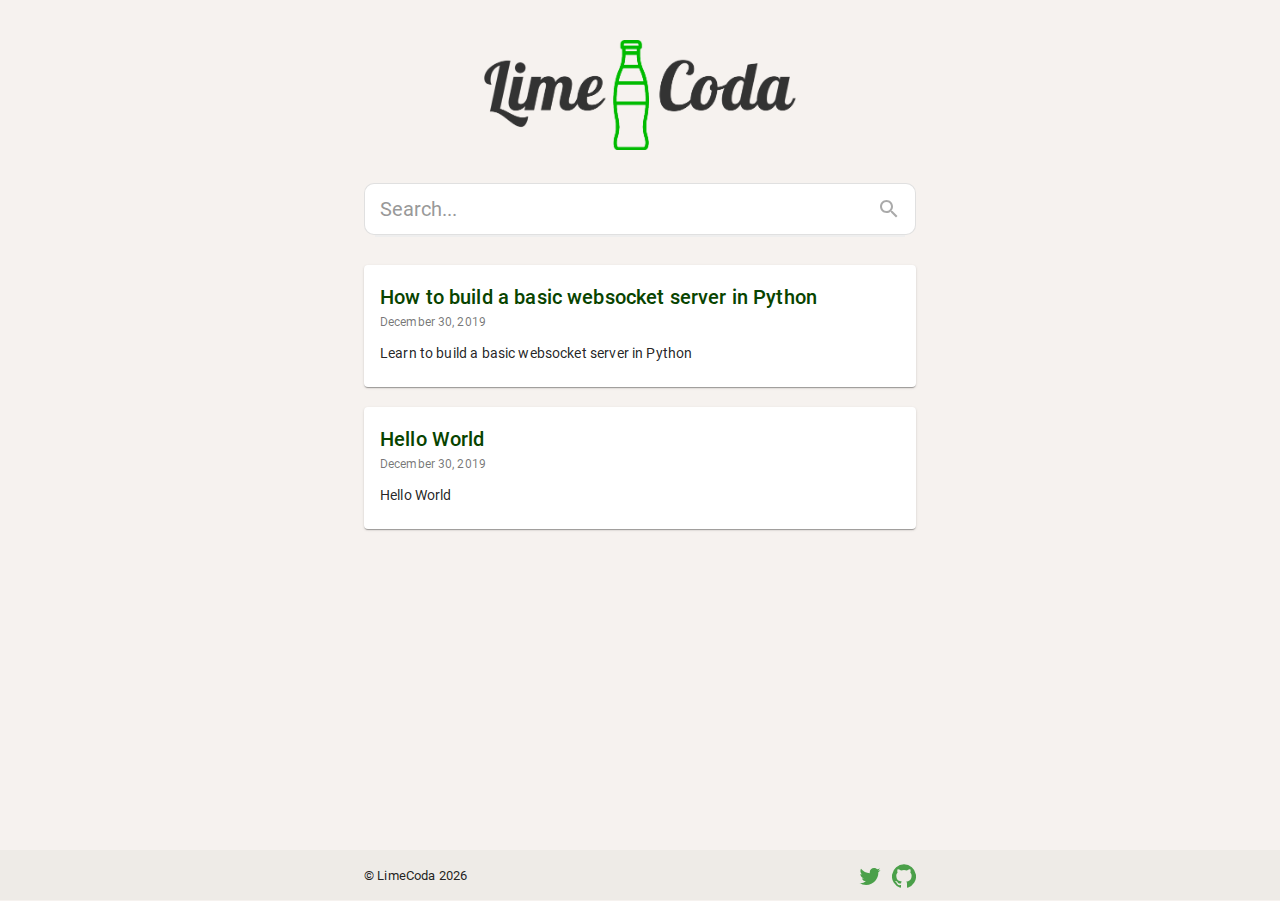
==== index.html @ 350043ee "Updates" ====
<!DOCTYPE html><html lang="en"><head><meta charSet="utf-8"/><meta http-equiv="x-ua-compatible" content="ie=edge"/><meta name="viewport" content="width=device-width, initial-scale=1, shrink-to-fit=no"/><style id="typography.js">html{font-family:sans-serif;-ms-text-size-adjust:100%;-webkit-text-size-adjust:100%}body{margin:0}article,aside,details,figcaption,figure,footer,header,main,menu,nav,section,summary{display:block}audio,canvas,progress,video{display:inline-block}audio:not([controls]){display:none;height:0}progress{vertical-align:baseline}[hidden],template{display:none}a{background-color:transparent;-webkit-text-decoration-skip:objects}a:active,a:hover{outline-width:0}abbr[title]{border-bottom:none;text-decoration:underline;text-decoration:underline dotted}b,strong{font-weight:inherit;font-weight:bolder}dfn{font-style:italic}h1{font-size:2em;margin:.67em 0}mark{background-color:#ff0;color:#000}small{font-size:80%}sub,sup{font-size:75%;line-height:0;position:relative;vertical-align:baseline}sub{bottom:-.25em}sup{top:-.5em}img{border-style:none}svg:not(:root){overflow:hidden}code,kbd,pre,samp{font-family:monospace,monospace;font-size:1em}figure{margin:1em 40px}hr{box-sizing:content-box;height:0;overflow:visible}button,input,optgroup,select,textarea{font:inherit;margin:0}optgroup{font-weight:700}button,input{overflow:visible}button,select{text-transform:none}[type=reset],[type=submit],button,html [type=button]{-webkit-appearance:button}[type=button]::-moz-focus-inner,[type=reset]::-moz-focus-inner,[type=submit]::-moz-focus-inner,button::-moz-focus-inner{border-style:none;padding:0}[type=button]:-moz-focusring,[type=reset]:-moz-focusring,[type=submit]:-moz-focusring,button:-moz-focusring{outline:1px dotted ButtonText}fieldset{border:1px solid silver;margin:0 2px;padding:.35em .625em .75em}legend{box-sizing:border-box;color:inherit;display:table;max-width:100%;padding:0;white-space:normal}textarea{overflow:auto}[type=checkbox],[type=radio]{box-sizing:border-box;padding:0}[type=number]::-webkit-inner-spin-button,[type=number]::-webkit-outer-spin-button{height:auto}[type=search]{-webkit-appearance:textfield;outline-offset:-2px}[type=search]::-webkit-search-cancel-button,[type=search]::-webkit-search-decoration{-webkit-appearance:none}::-webkit-input-placeholder{color:inherit;opacity:.54}::-webkit-file-upload-button{-webkit-appearance:button;font:inherit}html{font:100%/1.75 'Merriweather','Georgia',serif;box-sizing:border-box;overflow-y:scroll;}*{box-sizing:inherit;}*:before{box-sizing:inherit;}*:after{box-sizing:inherit;}body{color:hsla(0,0%,0%,0.9);font-family:'Merriweather','Georgia',serif;font-weight:400;word-wrap:break-word;font-kerning:normal;-moz-font-feature-settings:"kern", "liga", "clig", "calt";-ms-font-feature-settings:"kern", "liga", "clig", "calt";-webkit-font-feature-settings:"kern", "liga", "clig", "calt";font-feature-settings:"kern", "liga", "clig", "calt";}img{max-width:100%;margin-left:0;margin-right:0;margin-top:0;padding-bottom:0;padding-left:0;padding-right:0;padding-top:0;margin-bottom:1.75rem;}h1{margin-left:0;margin-right:0;margin-top:0;padding-bottom:0;padding-left:0;padding-right:0;padding-top:0;margin-bottom:1.75rem;color:inherit;font-family:Montserrat,sans-serif;font-weight:900;text-rendering:optimizeLegibility;font-size:2.5rem;line-height:1.1;}h2{margin-left:0;margin-right:0;margin-top:0;padding-bottom:0;padding-left:0;padding-right:0;padding-top:0;margin-bottom:1.75rem;color:inherit;font-family:'Merriweather','Georgia',serif;font-weight:900;text-rendering:optimizeLegibility;font-size:1.73286rem;line-height:1.1;}h3{margin-left:0;margin-right:0;margin-top:0;padding-bottom:0;padding-left:0;padding-right:0;padding-top:0;margin-bottom:1.75rem;color:inherit;font-family:'Merriweather','Georgia',serif;font-weight:900;text-rendering:optimizeLegibility;font-size:1.4427rem;line-height:1.1;}h4{margin-left:0;margin-right:0;margin-top:0;padding-bottom:0;padding-left:0;padding-right:0;padding-top:0;margin-bottom:1.75rem;color:inherit;font-family:'Merriweather','Georgia',serif;font-weight:900;text-rendering:optimizeLegibility;font-size:1rem;line-height:1.1;letter-spacing:0.140625em;text-transform:uppercase;}h5{margin-left:0;margin-right:0;margin-top:0;padding-bottom:0;padding-left:0;padding-right:0;padding-top:0;margin-bottom:1.75rem;color:inherit;font-family:'Merriweather','Georgia',serif;font-weight:900;text-rendering:optimizeLegibility;font-size:0.83255rem;line-height:1.1;}h6{margin-left:0;margin-right:0;margin-top:0;padding-bottom:0;padding-left:0;padding-right:0;padding-top:0;margin-bottom:1.75rem;color:inherit;font-family:'Merriweather','Georgia',serif;font-weight:900;text-rendering:optimizeLegibility;font-size:0.75966rem;line-height:1.1;font-style:italic;}hgroup{margin-left:0;margin-right:0;margin-top:0;padding-bottom:0;padding-left:0;padding-right:0;padding-top:0;margin-bottom:1.75rem;}ul{margin-left:1.75rem;margin-right:0;margin-top:0;padding-bottom:0;padding-left:0;padding-right:0;padding-top:0;margin-bottom:1.75rem;list-style-position:outside;list-style-image:none;list-style:disc;}ol{margin-left:1.75rem;margin-right:0;margin-top:0;padding-bottom:0;padding-left:0;padding-right:0;padding-top:0;margin-bottom:1.75rem;list-style-position:outside;list-style-image:none;}dl{margin-left:0;margin-right:0;margin-top:0;padding-bottom:0;padding-left:0;padding-right:0;padding-top:0;margin-bottom:1.75rem;}dd{margin-left:0;margin-right:0;margin-top:0;padding-bottom:0;padding-left:0;padding-right:0;padding-top:0;margin-bottom:1.75rem;}p{margin-left:0;margin-right:0;margin-top:0;padding-bottom:0;padding-left:0;padding-right:0;padding-top:0;margin-bottom:1.75rem;}figure{margin-left:0;margin-right:0;margin-top:0;padding-bottom:0;padding-left:0;padding-right:0;padding-top:0;margin-bottom:1.75rem;}pre{margin-left:0;margin-right:0;margin-top:0;padding-bottom:0;padding-left:0;padding-right:0;padding-top:0;margin-bottom:1.75rem;font-size:0.85rem;line-height:1.75rem;}table{margin-left:0;margin-right:0;margin-top:0;padding-bottom:0;padding-left:0;padding-right:0;padding-top:0;margin-bottom:1.75rem;font-size:1rem;line-height:1.75rem;border-collapse:collapse;width:100%;}fieldset{margin-left:0;margin-right:0;margin-top:0;padding-bottom:0;padding-left:0;padding-right:0;padding-top:0;margin-bottom:1.75rem;}blockquote{margin-left:-1.75rem;margin-right:1.75rem;margin-top:0;padding-bottom:0;padding-left:1.42188rem;padding-right:0;padding-top:0;margin-bottom:1.75rem;font-size:1.20112rem;line-height:1.75rem;color:hsla(0,0%,0%,0.59);font-style:italic;border-left:0.32813rem solid hsla(0,0%,0%,0.9);}form{margin-left:0;margin-right:0;margin-top:0;padding-bottom:0;padding-left:0;padding-right:0;padding-top:0;margin-bottom:1.75rem;}noscript{margin-left:0;margin-right:0;margin-top:0;padding-bottom:0;padding-left:0;padding-right:0;padding-top:0;margin-bottom:1.75rem;}iframe{margin-left:0;margin-right:0;margin-top:0;padding-bottom:0;padding-left:0;padding-right:0;padding-top:0;margin-bottom:1.75rem;}hr{margin-left:0;margin-right:0;margin-top:0;padding-bottom:0;padding-left:0;padding-right:0;padding-top:0;margin-bottom:calc(1.75rem - 1px);background:hsla(0,0%,0%,0.2);border:none;height:1px;}address{margin-left:0;margin-right:0;margin-top:0;padding-bottom:0;padding-left:0;padding-right:0;padding-top:0;margin-bottom:1.75rem;}b{font-weight:700;}strong{font-weight:700;}dt{font-weight:700;}th{font-weight:700;}li{margin-bottom:calc(1.75rem / 2);}ol li{padding-left:0;}ul li{padding-left:0;}li > ol{margin-left:1.75rem;margin-bottom:calc(1.75rem / 2);margin-top:calc(1.75rem / 2);}li > ul{margin-left:1.75rem;margin-bottom:calc(1.75rem / 2);margin-top:calc(1.75rem / 2);}blockquote *:last-child{margin-bottom:0;}li *:last-child{margin-bottom:0;}p *:last-child{margin-bottom:0;}li > p{margin-bottom:calc(1.75rem / 2);}code{font-size:0.85rem;line-height:1.75rem;}kbd{font-size:0.85rem;line-height:1.75rem;}samp{font-size:0.85rem;line-height:1.75rem;}abbr{border-bottom:1px dotted hsla(0,0%,0%,0.5);cursor:help;}acronym{border-bottom:1px dotted hsla(0,0%,0%,0.5);cursor:help;}abbr[title]{border-bottom:1px dotted hsla(0,0%,0%,0.5);cursor:help;text-decoration:none;}thead{text-align:left;}td,th{text-align:left;border-bottom:1px solid hsla(0,0%,0%,0.12);font-feature-settings:"tnum";-moz-font-feature-settings:"tnum";-ms-font-feature-settings:"tnum";-webkit-font-feature-settings:"tnum";padding-left:1.16667rem;padding-right:1.16667rem;padding-top:0.875rem;padding-bottom:calc(0.875rem - 1px);}th:first-child,td:first-child{padding-left:0;}th:last-child,td:last-child{padding-right:0;}blockquote > :last-child{margin-bottom:0;}blockquote cite{font-size:1rem;line-height:1.75rem;color:hsla(0,0%,0%,0.9);font-weight:400;}blockquote cite:before{content:"— ";}ul,ol{margin-left:0;}@media only screen and (max-width:480px){ul,ol{margin-left:1.75rem;}blockquote{margin-left:-1.3125rem;margin-right:0;padding-left:0.98438rem;}}h1,h2,h3,h4,h5,h6{margin-top:3.5rem;}a{box-shadow:0 1px 0 0 currentColor;color:#007acc;text-decoration:none;}a:hover,a:active{box-shadow:none;}mark,ins{background:#007acc;color:white;padding:0.10938rem 0.21875rem;text-decoration:none;}a.gatsby-resp-image-link{box-shadow:none;}</style><style data-href="/styles.5874b4f550644231a62f.css">body,html{background-color:#f6f2ef;min-height:100vh;position:relative;font-family:Roboto,Helvetica,Arial,sans-serif}body{padding-bottom:80px}a{color:#4ba04a}a,input:focus{box-shadow:none}input:focus{border-color:inherit;outline:none}header{text-align:center}.post-body p{margin-bottom:0;margin-top:15px}div.MuiPaper-root blockquote{margin:0 0 20px;padding-left:1rem;border-left:1px solid #999;font-size:1rem}.gatsby-highlight-code-line{background-color:#feb;display:block;margin-right:-1em;margin-left:-1em;padding-right:1em;padding-left:.75em;border-left:.25em solid #f99}.gatsby-highlight{background-color:#322a31;margin:.5em -20px;padding:1em;overflow:auto}.gatsby-highlight pre[class*=language-]{background-color:transparent;margin:0;padding:0;overflow:initial;float:left;min-width:100%}code[class*=language-],pre[class*=language-]{text-align:left;white-space:pre;word-spacing:normal;word-break:normal;word-wrap:normal;color:#eee;background:#2f2f2f;font-family:Roboto Mono,monospace;font-size:1em;line-height:1.5em;-moz-tab-size:4;-o-tab-size:4;tab-size:4;-webkit-hyphens:none;-ms-hyphens:none;hyphens:none}code[class*=language-]::selection,code[class*=language-] ::selection,pre[class*=language-]::selection,pre[class*=language-] ::selection{background:#363636}:not(pre)>code[class*=language-]{white-space:normal;border-radius:.2em;padding:.1em}pre[class*=language-]{overflow:auto;position:relative;margin:.5em 0;padding:1.25em 1em}.language-css>code,.language-sass>code,.language-scss>code{color:#fd9170}[class*=language-] .namespace{opacity:.7}.token.atrule{color:#c792ea}.token.attr-name{color:#ffcb6b}.token.attr-value,.token.attribute{color:#a5e844}.token.boolean{color:#c792ea}.token.builtin{color:#ffcb6b}.token.cdata,.token.char{color:#80cbc4}.token.class{color:#ffcb6b}.token.class-name{color:#f2ff00}.token.comment{color:#616161}.token.constant{color:#c792ea}.token.deleted{color:#f66}.token.doctype{color:#616161}.token.entity{color:#f66}.token.function{color:#c792ea}.token.hexcode{color:#f2ff00}.token.id,.token.important{color:#c792ea;font-weight:700}.token.inserted{color:#80cbc4}.token.keyword{color:#c792ea}.token.number{color:#fd9170}.token.operator{color:#89ddff}.token.prolog{color:#616161}.token.property{color:#80cbc4}.token.pseudo-class,.token.pseudo-element{color:#a5e844}.token.punctuation{color:#89ddff}.token.regex{color:#f2ff00}.token.selector{color:#f66}.token.string{color:#a5e844}.token.symbol{color:#c792ea}.token.tag{color:#f66}.token.unit{color:#fd9170}.token.url,.token.variable{color:#f66}pre[class*=language-].line-numbers{position:relative;padding-left:3.8em;counter-reset:linenumber}pre[class*=language-].line-numbers>code{position:relative;white-space:inherit}.line-numbers .line-numbers-rows{position:absolute;pointer-events:none;top:0;font-size:100%;left:-3.8em;width:3em;letter-spacing:-1px;border-right:1px solid #999;-webkit-user-select:none;-ms-user-select:none;user-select:none}.line-numbers-rows>span{pointer-events:none;display:block;counter-increment:linenumber}.line-numbers-rows>span:before{content:counter(linenumber);color:#999;display:block;padding-right:.8em;text-align:right}</style><meta name="generator" content="Gatsby 2.21.13"/><title data-react-helmet="true">All posts | LimeCoda Blog</title><meta data-react-helmet="true" name="viewport" content="minimum-scale=1, initial-scale=1, width=device-width, shrink-to-fit=no"/><meta data-react-helmet="true" name="description" content="A starter blog demonstrating what Gatsby can do."/><meta data-react-helmet="true" property="og:title" content="All posts"/><meta data-react-helmet="true" property="og:description" content="A starter blog demonstrating what Gatsby can do."/><meta data-react-helmet="true" property="og:type" content="website"/><meta data-react-helmet="true" name="twitter:card" content="summary"/><meta data-react-helmet="true" name="twitter:creator" content="kylemathews"/><meta data-react-helmet="true" name="twitter:title" content="All posts"/><meta data-react-helmet="true" name="twitter:description" content="A starter blog demonstrating what Gatsby can do."/><style id="jss-server-side">html{box-sizing:border-box;-webkit-font-smoothing:antialiased;-moz-osx-font-smoothing:grayscale}*,::after,::before{box-sizing:inherit}b,strong{font-weight:700}body{color:rgba(0,0,0,.87);margin:0;font-size:.875rem;font-family:Roboto,Helvetica,Arial,sans-serif;font-weight:400;line-height:1.43;letter-spacing:.01071em;background-color:#fafafa}@media print{body{background-color:#fff}}body::-webkit-backdrop{background-color:#fafafa}body::backdrop{background-color:#fafafa}.MuiSvgIcon-root{fill:currentColor;width:1em;height:1em;display:inline-block;font-size:1.5rem;transition:fill .2s cubic-bezier(.4,0,.2,1) 0s;flex-shrink:0;-webkit-user-select:none;-moz-user-select:none;-ms-user-select:none;user-select:none}.MuiSvgIcon-colorPrimary{color:#3f51b5}.MuiSvgIcon-colorSecondary{color:#f50057}.MuiSvgIcon-colorAction{color:rgba(0,0,0,.54)}.MuiSvgIcon-colorError{color:#f44336}.MuiSvgIcon-colorDisabled{color:rgba(0,0,0,.26)}.MuiSvgIcon-fontSizeInherit{font-size:inherit}.MuiSvgIcon-fontSizeSmall{font-size:1.25rem}.MuiSvgIcon-fontSizeLarge{font-size:2.1875rem}.MuiContainer-root{width:100%;display:block;box-sizing:border-box;margin-left:auto;margin-right:auto;padding-left:16px;padding-right:16px}@media (min-width:600px){.MuiContainer-root{padding-left:24px;padding-right:24px}}.MuiContainer-disableGutters{padding-left:0;padding-right:0}@media (min-width:600px){.MuiContainer-fixed{max-width:600px}}@media (min-width:960px){.MuiContainer-fixed{max-width:960px}}@media (min-width:1280px){.MuiContainer-fixed{max-width:1280px}}@media (min-width:1920px){.MuiContainer-fixed{max-width:1920px}}@media (min-width:0px){.MuiContainer-maxWidthXs{max-width:444px}}@media (min-width:600px){.MuiContainer-maxWidthSm{max-width:600px}}@media (min-width:960px){.MuiContainer-maxWidthMd{max-width:960px}}@media (min-width:1280px){.MuiContainer-maxWidthLg{max-width:1280px}}@media (min-width:1920px){.MuiContainer-maxWidthXl{max-width:1920px}}.jss14{align-items:center;padding-top:40px;padding-left:120px;padding-right:120px}.jss187{display:flex;flex-wrap:nowrap}.jss188{width:50%;display:inline-block;align-items:left}.jss189{width:50%;display:inline-block;align-items:right}body{background-color:transparent}.MuiGrid-container{width:100%;display:flex;flex-wrap:wrap;box-sizing:border-box}.MuiGrid-item{margin:0;box-sizing:border-box}.MuiGrid-zeroMinWidth{min-width:0}.MuiGrid-direction-xs-column{flex-direction:column}.MuiGrid-direction-xs-column-reverse{flex-direction:column-reverse}.MuiGrid-direction-xs-row-reverse{flex-direction:row-reverse}.MuiGrid-wrap-xs-nowrap{flex-wrap:nowrap}.MuiGrid-wrap-xs-wrap-reverse{flex-wrap:wrap-reverse}.MuiGrid-align-items-xs-center{align-items:center}.MuiGrid-align-items-xs-flex-start{align-items:flex-start}.MuiGrid-align-items-xs-flex-end{align-items:flex-end}.MuiGrid-align-items-xs-baseline{align-items:baseline}.MuiGrid-align-content-xs-center{align-content:center}.MuiGrid-align-content-xs-flex-start{align-content:flex-start}.MuiGrid-align-content-xs-flex-end{align-content:flex-end}.MuiGrid-align-content-xs-space-between{align-content:space-between}.MuiGrid-align-content-xs-space-around{align-content:space-around}.MuiGrid-justify-xs-center{justify-content:center}.MuiGrid-justify-xs-flex-end{justify-content:flex-end}.MuiGrid-justify-xs-space-between{justify-content:space-between}.MuiGrid-justify-xs-space-around{justify-content:space-around}.MuiGrid-justify-xs-space-evenly{justify-content:space-evenly}.MuiGrid-spacing-xs-1{width:calc(100% + 8px);margin:-4px}.MuiGrid-spacing-xs-1>.MuiGrid-item{padding:4px}.MuiGrid-spacing-xs-2{width:calc(100% + 16px);margin:-8px}.MuiGrid-spacing-xs-2>.MuiGrid-item{padding:8px}.MuiGrid-spacing-xs-3{width:calc(100% + 24px);margin:-12px}.MuiGrid-spacing-xs-3>.MuiGrid-item{padding:12px}.MuiGrid-spacing-xs-4{width:calc(100% + 32px);margin:-16px}.MuiGrid-spacing-xs-4>.MuiGrid-item{padding:16px}.MuiGrid-spacing-xs-5{width:calc(100% + 40px);margin:-20px}.MuiGrid-spacing-xs-5>.MuiGrid-item{padding:20px}.MuiGrid-spacing-xs-6{width:calc(100% + 48px);margin:-24px}.MuiGrid-spacing-xs-6>.MuiGrid-item{padding:24px}.MuiGrid-spacing-xs-7{width:calc(100% + 56px);margin:-28px}.MuiGrid-spacing-xs-7>.MuiGrid-item{padding:28px}.MuiGrid-spacing-xs-8{width:calc(100% + 64px);margin:-32px}.MuiGrid-spacing-xs-8>.MuiGrid-item{padding:32px}.MuiGrid-spacing-xs-9{width:calc(100% + 72px);margin:-36px}.MuiGrid-spacing-xs-9>.MuiGrid-item{padding:36px}.MuiGrid-spacing-xs-10{width:calc(100% + 80px);margin:-40px}.MuiGrid-spacing-xs-10>.MuiGrid-item{padding:40px}.MuiGrid-grid-xs-auto{flex-grow:0;max-width:none;flex-basis:auto}.MuiGrid-grid-xs-true{flex-grow:1;max-width:100%;flex-basis:0}.MuiGrid-grid-xs-1{flex-grow:0;max-width:8.333333%;flex-basis:8.333333%}.MuiGrid-grid-xs-2{flex-grow:0;max-width:16.666667%;flex-basis:16.666667%}.MuiGrid-grid-xs-3{flex-grow:0;max-width:25%;flex-basis:25%}.MuiGrid-grid-xs-4{flex-grow:0;max-width:33.333333%;flex-basis:33.333333%}.MuiGrid-grid-xs-5{flex-grow:0;max-width:41.666667%;flex-basis:41.666667%}.MuiGrid-grid-xs-6{flex-grow:0;max-width:50%;flex-basis:50%}.MuiGrid-grid-xs-7{flex-grow:0;max-width:58.333333%;flex-basis:58.333333%}.MuiGrid-grid-xs-8{flex-grow:0;max-width:66.666667%;flex-basis:66.666667%}.MuiGrid-grid-xs-9{flex-grow:0;max-width:75%;flex-basis:75%}.MuiGrid-grid-xs-10{flex-grow:0;max-width:83.333333%;flex-basis:83.333333%}.MuiGrid-grid-xs-11{flex-grow:0;max-width:91.666667%;flex-basis:91.666667%}.MuiGrid-grid-xs-12{flex-grow:0;max-width:100%;flex-basis:100%}@media (min-width:600px){.MuiGrid-grid-sm-auto{flex-grow:0;max-width:none;flex-basis:auto}.MuiGrid-grid-sm-true{flex-grow:1;max-width:100%;flex-basis:0}.MuiGrid-grid-sm-1{flex-grow:0;max-width:8.333333%;flex-basis:8.333333%}.MuiGrid-grid-sm-2{flex-grow:0;max-width:16.666667%;flex-basis:16.666667%}.MuiGrid-grid-sm-3{flex-grow:0;max-width:25%;flex-basis:25%}.MuiGrid-grid-sm-4{flex-grow:0;max-width:33.333333%;flex-basis:33.333333%}.MuiGrid-grid-sm-5{flex-grow:0;max-width:41.666667%;flex-basis:41.666667%}.MuiGrid-grid-sm-6{flex-grow:0;max-width:50%;flex-basis:50%}.MuiGrid-grid-sm-7{flex-grow:0;max-width:58.333333%;flex-basis:58.333333%}.MuiGrid-grid-sm-8{flex-grow:0;max-width:66.666667%;flex-basis:66.666667%}.MuiGrid-grid-sm-9{flex-grow:0;max-width:75%;flex-basis:75%}.MuiGrid-grid-sm-10{flex-grow:0;max-width:83.333333%;flex-basis:83.333333%}.MuiGrid-grid-sm-11{flex-grow:0;max-width:91.666667%;flex-basis:91.666667%}.MuiGrid-grid-sm-12{flex-grow:0;max-width:100%;flex-basis:100%}}@media (min-width:960px){.MuiGrid-grid-md-auto{flex-grow:0;max-width:none;flex-basis:auto}.MuiGrid-grid-md-true{flex-grow:1;max-width:100%;flex-basis:0}.MuiGrid-grid-md-1{flex-grow:0;max-width:8.333333%;flex-basis:8.333333%}.MuiGrid-grid-md-2{flex-grow:0;max-width:16.666667%;flex-basis:16.666667%}.MuiGrid-grid-md-3{flex-grow:0;max-width:25%;flex-basis:25%}.MuiGrid-grid-md-4{flex-grow:0;max-width:33.333333%;flex-basis:33.333333%}.MuiGrid-grid-md-5{flex-grow:0;max-width:41.666667%;flex-basis:41.666667%}.MuiGrid-grid-md-6{flex-grow:0;max-width:50%;flex-basis:50%}.MuiGrid-grid-md-7{flex-grow:0;max-width:58.333333%;flex-basis:58.333333%}.MuiGrid-grid-md-8{flex-grow:0;max-width:66.666667%;flex-basis:66.666667%}.MuiGrid-grid-md-9{flex-grow:0;max-width:75%;flex-basis:75%}.MuiGrid-grid-md-10{flex-grow:0;max-width:83.333333%;flex-basis:83.333333%}.MuiGrid-grid-md-11{flex-grow:0;max-width:91.666667%;flex-basis:91.666667%}.MuiGrid-grid-md-12{flex-grow:0;max-width:100%;flex-basis:100%}}@media (min-width:1280px){.MuiGrid-grid-lg-auto{flex-grow:0;max-width:none;flex-basis:auto}.MuiGrid-grid-lg-true{flex-grow:1;max-width:100%;flex-basis:0}.MuiGrid-grid-lg-1{flex-grow:0;max-width:8.333333%;flex-basis:8.333333%}.MuiGrid-grid-lg-2{flex-grow:0;max-width:16.666667%;flex-basis:16.666667%}.MuiGrid-grid-lg-3{flex-grow:0;max-width:25%;flex-basis:25%}.MuiGrid-grid-lg-4{flex-grow:0;max-width:33.333333%;flex-basis:33.333333%}.MuiGrid-grid-lg-5{flex-grow:0;max-width:41.666667%;flex-basis:41.666667%}.MuiGrid-grid-lg-6{flex-grow:0;max-width:50%;flex-basis:50%}.MuiGrid-grid-lg-7{flex-grow:0;max-width:58.333333%;flex-basis:58.333333%}.MuiGrid-grid-lg-8{flex-grow:0;max-width:66.666667%;flex-basis:66.666667%}.MuiGrid-grid-lg-9{flex-grow:0;max-width:75%;flex-basis:75%}.MuiGrid-grid-lg-10{flex-grow:0;max-width:83.333333%;flex-basis:83.333333%}.MuiGrid-grid-lg-11{flex-grow:0;max-width:91.666667%;flex-basis:91.666667%}.MuiGrid-grid-lg-12{flex-grow:0;max-width:100%;flex-basis:100%}}@media (min-width:1920px){.MuiGrid-grid-xl-auto{flex-grow:0;max-width:none;flex-basis:auto}.MuiGrid-grid-xl-true{flex-grow:1;max-width:100%;flex-basis:0}.MuiGrid-grid-xl-1{flex-grow:0;max-width:8.333333%;flex-basis:8.333333%}.MuiGrid-grid-xl-2{flex-grow:0;max-width:16.666667%;flex-basis:16.666667%}.MuiGrid-grid-xl-3{flex-grow:0;max-width:25%;flex-basis:25%}.MuiGrid-grid-xl-4{flex-grow:0;max-width:33.333333%;flex-basis:33.333333%}.MuiGrid-grid-xl-5{flex-grow:0;max-width:41.666667%;flex-basis:41.666667%}.MuiGrid-grid-xl-6{flex-grow:0;max-width:50%;flex-basis:50%}.MuiGrid-grid-xl-7{flex-grow:0;max-width:58.333333%;flex-basis:58.333333%}.MuiGrid-grid-xl-8{flex-grow:0;max-width:66.666667%;flex-basis:66.666667%}.MuiGrid-grid-xl-9{flex-grow:0;max-width:75%;flex-basis:75%}.MuiGrid-grid-xl-10{flex-grow:0;max-width:83.333333%;flex-basis:83.333333%}.MuiGrid-grid-xl-11{flex-grow:0;max-width:91.666667%;flex-basis:91.666667%}.MuiGrid-grid-xl-12{flex-grow:0;max-width:100%;flex-basis:100%}}.MuiPaper-root{color:rgba(0,0,0,.87);transition:box-shadow .3s cubic-bezier(.4,0,.2,1) 0s;background-color:#fff}.MuiPaper-rounded{border-radius:4px}.MuiPaper-outlined{border:1px solid rgba(0,0,0,.12)}.MuiPaper-elevation0{box-shadow:none}.MuiPaper-elevation1{box-shadow:0 2px 1px -1px rgba(0,0,0,.2),0 1px 1px 0 rgba(0,0,0,.14),0 1px 3px 0 rgba(0,0,0,.12)}.MuiPaper-elevation2{box-shadow:0 3px 1px -2px rgba(0,0,0,.2),0 2px 2px 0 rgba(0,0,0,.14),0 1px 5px 0 rgba(0,0,0,.12)}.MuiPaper-elevation3{box-shadow:0 3px 3px -2px rgba(0,0,0,.2),0 3px 4px 0 rgba(0,0,0,.14),0 1px 8px 0 rgba(0,0,0,.12)}.MuiPaper-elevation4{box-shadow:0 2px 4px -1px rgba(0,0,0,.2),0 4px 5px 0 rgba(0,0,0,.14),0 1px 10px 0 rgba(0,0,0,.12)}.MuiPaper-elevation5{box-shadow:0 3px 5px -1px rgba(0,0,0,.2),0 5px 8px 0 rgba(0,0,0,.14),0 1px 14px 0 rgba(0,0,0,.12)}.MuiPaper-elevation6{box-shadow:0 3px 5px -1px rgba(0,0,0,.2),0 6px 10px 0 rgba(0,0,0,.14),0 1px 18px 0 rgba(0,0,0,.12)}.MuiPaper-elevation7{box-shadow:0 4px 5px -2px rgba(0,0,0,.2),0 7px 10px 1px rgba(0,0,0,.14),0 2px 16px 1px rgba(0,0,0,.12)}.MuiPaper-elevation8{box-shadow:0 5px 5px -3px rgba(0,0,0,.2),0 8px 10px 1px rgba(0,0,0,.14),0 3px 14px 2px rgba(0,0,0,.12)}.MuiPaper-elevation9{box-shadow:0 5px 6px -3px rgba(0,0,0,.2),0 9px 12px 1px rgba(0,0,0,.14),0 3px 16px 2px rgba(0,0,0,.12)}.MuiPaper-elevation10{box-shadow:0 6px 6px -3px rgba(0,0,0,.2),0 10px 14px 1px rgba(0,0,0,.14),0 4px 18px 3px rgba(0,0,0,.12)}.MuiPaper-elevation11{box-shadow:0 6px 7px -4px rgba(0,0,0,.2),0 11px 15px 1px rgba(0,0,0,.14),0 4px 20px 3px rgba(0,0,0,.12)}.MuiPaper-elevation12{box-shadow:0 7px 8px -4px rgba(0,0,0,.2),0 12px 17px 2px rgba(0,0,0,.14),0 5px 22px 4px rgba(0,0,0,.12)}.MuiPaper-elevation13{box-shadow:0 7px 8px -4px rgba(0,0,0,.2),0 13px 19px 2px rgba(0,0,0,.14),0 5px 24px 4px rgba(0,0,0,.12)}.MuiPaper-elevation14{box-shadow:0 7px 9px -4px rgba(0,0,0,.2),0 14px 21px 2px rgba(0,0,0,.14),0 5px 26px 4px rgba(0,0,0,.12)}.MuiPaper-elevation15{box-shadow:0 8px 9px -5px rgba(0,0,0,.2),0 15px 22px 2px rgba(0,0,0,.14),0 6px 28px 5px rgba(0,0,0,.12)}.MuiPaper-elevation16{box-shadow:0 8px 10px -5px rgba(0,0,0,.2),0 16px 24px 2px rgba(0,0,0,.14),0 6px 30px 5px rgba(0,0,0,.12)}.MuiPaper-elevation17{box-shadow:0 8px 11px -5px rgba(0,0,0,.2),0 17px 26px 2px rgba(0,0,0,.14),0 6px 32px 5px rgba(0,0,0,.12)}.MuiPaper-elevation18{box-shadow:0 9px 11px -5px rgba(0,0,0,.2),0 18px 28px 2px rgba(0,0,0,.14),0 7px 34px 6px rgba(0,0,0,.12)}.MuiPaper-elevation19{box-shadow:0 9px 12px -6px rgba(0,0,0,.2),0 19px 29px 2px rgba(0,0,0,.14),0 7px 36px 6px rgba(0,0,0,.12)}.MuiPaper-elevation20{box-shadow:0 10px 13px -6px rgba(0,0,0,.2),0 20px 31px 3px rgba(0,0,0,.14),0 8px 38px 7px rgba(0,0,0,.12)}.MuiPaper-elevation21{box-shadow:0 10px 13px -6px rgba(0,0,0,.2),0 21px 33px 3px rgba(0,0,0,.14),0 8px 40px 7px rgba(0,0,0,.12)}.MuiPaper-elevation22{box-shadow:0 10px 14px -6px rgba(0,0,0,.2),0 22px 35px 3px rgba(0,0,0,.14),0 8px 42px 7px rgba(0,0,0,.12)}.MuiPaper-elevation23{box-shadow:0 11px 14px -7px rgba(0,0,0,.2),0 23px 36px 3px rgba(0,0,0,.14),0 9px 44px 8px rgba(0,0,0,.12)}.MuiPaper-elevation24{box-shadow:0 11px 15px -7px rgba(0,0,0,.2),0 24px 38px 3px rgba(0,0,0,.14),0 9px 46px 8px rgba(0,0,0,.12)}.MuiCard-root{overflow:hidden}.MuiCardContent-root{padding:16px}.MuiCardContent-root:last-child{padding-bottom:24px}.MuiTypography-root{margin:0}.MuiTypography-body2{font-size:.875rem;font-family:Roboto,Helvetica,Arial,sans-serif;font-weight:400;line-height:1.43;letter-spacing:.01071em}.MuiTypography-body1{font-size:1rem;font-family:Roboto,Helvetica,Arial,sans-serif;font-weight:400;line-height:1.5;letter-spacing:.00938em}.MuiTypography-caption{font-size:.75rem;font-family:Roboto,Helvetica,Arial,sans-serif;font-weight:400;line-height:1.66;letter-spacing:.03333em}.MuiTypography-button{font-size:.875rem;font-family:Roboto,Helvetica,Arial,sans-serif;font-weight:500;line-height:1.75;letter-spacing:.02857em;text-transform:uppercase}.MuiTypography-h1{font-size:6rem;font-family:Roboto,Helvetica,Arial,sans-serif;font-weight:300;line-height:1.167;letter-spacing:-.01562em}.MuiTypography-h2{font-size:3.75rem;font-family:Roboto,Helvetica,Arial,sans-serif;font-weight:300;line-height:1.2;letter-spacing:-.00833em}.MuiTypography-h3{font-size:3rem;font-family:Roboto,Helvetica,Arial,sans-serif;font-weight:400;line-height:1.167;letter-spacing:0}.MuiTypography-h4{font-size:2.125rem;font-family:Roboto,Helvetica,Arial,sans-serif;font-weight:400;line-height:1.235;letter-spacing:.00735em}.MuiTypography-h5{font-size:1.5rem;font-family:Roboto,Helvetica,Arial,sans-serif;font-weight:400;line-height:1.334;letter-spacing:0}.MuiTypography-h6{font-size:1.25rem;font-family:Roboto,Helvetica,Arial,sans-serif;font-weight:500;line-height:1.6;letter-spacing:.0075em}.MuiTypography-subtitle1{font-size:1rem;font-family:Roboto,Helvetica,Arial,sans-serif;font-weight:400;line-height:1.75;letter-spacing:.00938em}.MuiTypography-subtitle2{font-size:.875rem;font-family:Roboto,Helvetica,Arial,sans-serif;font-weight:500;line-height:1.57;letter-spacing:.00714em}.MuiTypography-overline{font-size:.75rem;font-family:Roboto,Helvetica,Arial,sans-serif;font-weight:400;line-height:2.66;letter-spacing:.08333em;text-transform:uppercase}.MuiTypography-srOnly{width:1px;height:1px;overflow:hidden;position:absolute}.MuiTypography-alignLeft{text-align:left}.MuiTypography-alignCenter{text-align:center}.MuiTypography-alignRight{text-align:right}.MuiTypography-alignJustify{text-align:justify}.MuiTypography-noWrap{overflow:hidden;white-space:nowrap;text-overflow:ellipsis}.MuiTypography-gutterBottom{margin-bottom:.35em}.MuiTypography-paragraph{margin-bottom:16px}.MuiTypography-colorInherit{color:inherit}.MuiTypography-colorPrimary{color:#3f51b5}.MuiTypography-colorSecondary{color:#f50057}.MuiTypography-colorTextPrimary{color:rgba(0,0,0,.87)}.MuiTypography-colorTextSecondary{color:rgba(0,0,0,.54)}.MuiTypography-colorError{color:#f44336}.MuiTypography-displayInline{display:inline}.MuiTypography-displayBlock{display:block}.jss1{min-width:275px;margin-bottom:20px}.jss2{padding:30px 0 0}.jss3{color:#084400;font-weight:500}.jss4{font-size:.75rem;margin-bottom:12px}</style><link rel="preload" as="font" type="font/woff2" crossorigin="anonymous" href="/static/webfonts/s/roboto/v20/KFOlCnqEu92Fr1MmSU5fBBc4.woff2"/><link rel="preload" as="font" type="font/woff2" crossorigin="anonymous" href="/static/webfonts/s/roboto/v20/KFOmCnqEu92Fr1Mu4mxK.woff2"/><link rel="preload" as="font" type="font/woff2" crossorigin="anonymous" href="/static/webfonts/s/roboto/v20/KFOlCnqEu92Fr1MmEU9fBBc4.woff2"/><style>@font-face{font-family:Roboto;font-style:normal;font-weight:300;src:local("Roboto Light"),local("Roboto-Light"),url(/static/webfonts/s/roboto/v20/KFOlCnqEu92Fr1MmSU5fBBc4.woff2) format("woff2"),url(/static/webfonts/s/roboto/v20/KFOlCnqEu92Fr1MmSU5fBBc-.woff) format("woff");font-display:swap}@font-face{font-family:Roboto;font-style:normal;font-weight:400;src:local("Roboto"),local("Roboto-Regular"),url(/static/webfonts/s/roboto/v20/KFOmCnqEu92Fr1Mu4mxK.woff2) format("woff2"),url(/static/webfonts/s/roboto/v20/KFOmCnqEu92Fr1Mu4mxM.woff) format("woff");font-display:swap}@font-face{font-family:Roboto;font-style:normal;font-weight:500;src:local("Roboto Medium"),local("Roboto-Medium"),url(/static/webfonts/s/roboto/v20/KFOlCnqEu92Fr1MmEU9fBBc4.woff2) format("woff2"),url(/static/webfonts/s/roboto/v20/KFOlCnqEu92Fr1MmEU9fBBc-.woff) format("woff");font-display:swap}</style><link rel="alternate" type="application/rss+xml" href="/rss.xml"/><link rel="icon" href="/favicon-32x32.png?v=edf3d310d67f8284a562bc3a58c3e761"/><link rel="manifest" href="/manifest.webmanifest"/><meta name="theme-color" content="#663399"/><link rel="apple-touch-icon" sizes="48x48" href="/icons/icon-48x48.png?v=edf3d310d67f8284a562bc3a58c3e761"/><link rel="apple-touch-icon" sizes="72x72" href="/icons/icon-72x72.png?v=edf3d310d67f8284a562bc3a58c3e761"/><link rel="apple-touch-icon" sizes="96x96" href="/icons/icon-96x96.png?v=edf3d310d67f8284a562bc3a58c3e761"/><link rel="apple-touch-icon" sizes="144x144" href="/icons/icon-144x144.png?v=edf3d310d67f8284a562bc3a58c3e761"/><link rel="apple-touch-icon" sizes="192x192" href="/icons/icon-192x192.png?v=edf3d310d67f8284a562bc3a58c3e761"/><link rel="apple-touch-icon" sizes="256x256" href="/icons/icon-256x256.png?v=edf3d310d67f8284a562bc3a58c3e761"/><link rel="apple-touch-icon" sizes="384x384" href="/icons/icon-384x384.png?v=edf3d310d67f8284a562bc3a58c3e761"/><link rel="apple-touch-icon" sizes="512x512" href="/icons/icon-512x512.png?v=edf3d310d67f8284a562bc3a58c3e761"/><link as="script" rel="preload" href="/webpack-runtime-eb6c7d6e25c4e094651c.js"/><link as="script" rel="preload" href="/framework-20ef01989315425214b5.js"/><link as="script" rel="preload" href="/styles-87377f8a4e3d033dcfd3.js"/><link as="script" rel="preload" href="/app-7250f367240cbdf32d10.js"/><link as="script" rel="preload" href="/commons-67c9b8d0f18e839cc25b.js"/><link as="script" rel="preload" href="/fab8c9364b01cebfd3503fc18011994750f493ff-e6f8cd83b6a1927b5e9d.js"/><link as="script" rel="preload" href="/component---src-pages-index-tsx-334a76533fdee266cd48.js"/><link as="fetch" rel="preload" href="/page-data/index/page-data.json" crossorigin="anonymous"/><link as="fetch" rel="preload" href="/page-data/app-data.json" crossorigin="anonymous"/></head><body><div id="___gatsby"><div style="outline:none" tabindex="-1" id="gatsby-focus-wrapper"><div class="MuiContainer-root MuiContainer-maxWidthSm"><main><header><div class="MuiBox-root jss14"><img src="/limecoda.png"/></div><div style="position:relative"><input type="text" value="" style="box-sizing:border-box;width:100%;padding:0 40px 0 15px;border:1px solid rgba(0, 0, 0, 0.12);border-radius:10px;color:#444;font-size:20px;line-height:50px" placeholder="Search..."/><svg class="MuiSvgIcon-root" focusable="false" viewBox="0 0 24 24" aria-hidden="true" style="position:absolute;line-height:52px;height:52px;right:15px;color:#AAAAAA"><path d="M15.5 14h-.79l-.28-.27C15.41 12.59 16 11.11 16 9.5 16 5.91 13.09 3 9.5 3S3 5.91 3 9.5 5.91 16 9.5 16c1.61 0 3.09-.59 4.23-1.57l.27.28v.79l5 4.99L20.49 19l-4.99-5zm-6 0C7.01 14 5 11.99 5 9.5S7.01 5 9.5 5 14 7.01 14 9.5 11.99 14 9.5 14z"></path></svg><ul style="position:absolute;left:0px;width:96%;text-align:left;border:1px solid #eee;background-color:#FFF;margin:0 2%;list-style:none"></ul></div></header><div class="MuiGrid-root jss2"><a href="/how-to-build-basic-websocket-server-python/"><div class="MuiPaper-root MuiCard-root jss1 MuiPaper-elevation1 MuiPaper-rounded"><div class="MuiCardContent-root"><h2 class="MuiTypography-root jss3 MuiTypography-h6">How to build a basic websocket server in Python</h2><p class="MuiTypography-root jss4 MuiTypography-body1 MuiTypography-colorTextSecondary">December 30, 2019</p><p class="MuiTypography-root MuiTypography-body2">Learn to build a basic websocket server in Python</p></div></div></a><a href="/hello-world/"><div class="MuiPaper-root MuiCard-root jss1 MuiPaper-elevation1 MuiPaper-rounded"><div class="MuiCardContent-root"><h2 class="MuiTypography-root jss3 MuiTypography-h6">Hello World</h2><p class="MuiTypography-root jss4 MuiTypography-body1 MuiTypography-colorTextSecondary">December 30, 2019</p><p class="MuiTypography-root MuiTypography-body2">Hello World</p></div></div></a></div></main><footer class="MuiBox-root jss187" style="background-color:rgba(0,36,0,0.03);position:absolute;left:0;bottom:0;width:100%;height:50px;line-height:50px"><div class="MuiContainer-root MuiContainer-maxWidthSm"><div class="MuiBox-root jss188" style="font-size:0.8rem">© LimeCoda <!-- -->2020</div><div class="MuiBox-root jss189" style="text-align:right"><a href="https://twitter.com/LimeCoda" target="_blank"><svg class="MuiSvgIcon-root" focusable="false" viewBox="0 0 24 24" aria-hidden="true" style="vertical-align:middle"><path d="M22.46 6c-.77.35-1.6.58-2.46.69.88-.53 1.56-1.37 1.88-2.38-.83.5-1.75.85-2.72 1.05C18.37 4.5 17.26 4 16 4c-2.35 0-4.27 1.92-4.27 4.29 0 .34.04.67.11.98C8.28 9.09 5.11 7.38 3 4.79c-.37.63-.58 1.37-.58 2.15 0 1.49.75 2.81 1.91 3.56-.71 0-1.37-.2-1.95-.5v.03c0 2.08 1.48 3.82 3.44 4.21a4.22 4.22 0 0 1-1.93.07 4.28 4.28 0 0 0 4 2.98 8.521 8.521 0 0 1-5.33 1.84c-.34 0-.68-.02-1.02-.06C3.44 20.29 5.7 21 8.12 21 16 21 20.33 14.46 20.33 8.79c0-.19 0-.37-.01-.56.84-.6 1.56-1.36 2.14-2.23z"></path></svg></a><a href="https://github.com/limecoda" target="_blank"><svg class="MuiSvgIcon-root" focusable="false" viewBox="0 0 24 24" aria-hidden="true" style="margin-left:10px;vertical-align:middle"><path d="M12 .3a12 12 0 0 0-3.8 23.4c.6.1.8-.3.8-.6v-2c-3.3.7-4-1.6-4-1.6-.6-1.4-1.4-1.8-1.4-1.8-1-.7.1-.7.1-.7 1.2 0 1.9 1.2 1.9 1.2 1 1.8 2.8 1.3 3.5 1 0-.8.4-1.3.7-1.6-2.7-.3-5.5-1.3-5.5-6 0-1.2.5-2.3 1.3-3.1-.2-.4-.6-1.6 0-3.2 0 0 1-.3 3.4 1.2a11.5 11.5 0 0 1 6 0c2.3-1.5 3.3-1.2 3.3-1.2.6 1.6.2 2.8 0 3.2.9.8 1.3 1.9 1.3 3.2 0 4.6-2.8 5.6-5.5 5.9.5.4.9 1 .9 2.2v3.3c0 .3.1.7.8.6A12 12 0 0 0 12 .3"></path></svg></a></div></div></footer></div></div><div id="gatsby-announcer" style="position:absolute;top:0;width:1px;height:1px;padding:0;overflow:hidden;clip:rect(0, 0, 0, 0);white-space:nowrap;border:0" aria-live="assertive" aria-atomic="true"></div></div><script id="gatsby-script-loader">/*<![CDATA[*/window.pagePath="/";/*]]>*/</script><script id="gatsby-chunk-mapping">/*<![CDATA[*/window.___chunkMapping={"app":["/app-7250f367240cbdf32d10.js"],"component---src-pages-404-js":["/component---src-pages-404-js-ed9b337638234d604390.js"],"component---src-pages-index-tsx":["/component---src-pages-index-tsx-334a76533fdee266cd48.js"],"component---src-templates-blog-post-js":["/component---src-templates-blog-post-js-14ffd8da933006821a01.js"]};/*]]>*/</script><script src="/component---src-pages-index-tsx-334a76533fdee266cd48.js" async=""></script><script src="/fab8c9364b01cebfd3503fc18011994750f493ff-e6f8cd83b6a1927b5e9d.js" async=""></script><script src="/commons-67c9b8d0f18e839cc25b.js" async=""></script><script src="/app-7250f367240cbdf32d10.js" async=""></script><script src="/styles-87377f8a4e3d033dcfd3.js" async=""></script><script src="/framework-20ef01989315425214b5.js" async=""></script><script src="/webpack-runtime-eb6c7d6e25c4e094651c.js" async=""></script></body></html>
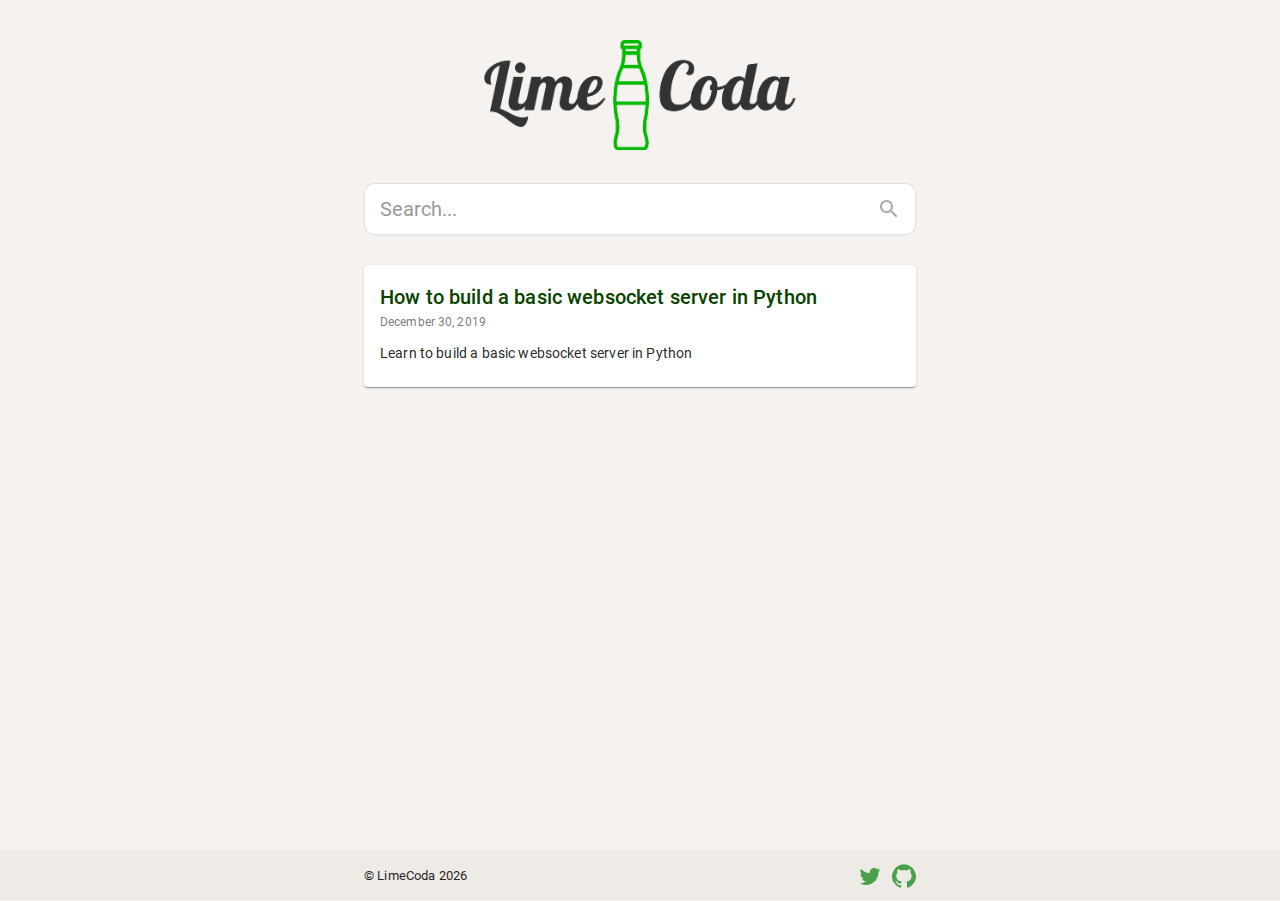
==== commit d3d11a44: "Updates" ====
--- a/index.html
+++ b/index.html
@@ -1 +1 @@
-<!DOCTYPE html><html lang="en"><head><meta charSet="utf-8"/><meta http-equiv="x-ua-compatible" content="ie=edge"/><meta name="viewport" content="width=device-width, initial-scale=1, shrink-to-fit=no"/><style id="typography.js">html{font-family:sans-serif;-ms-text-size-adjust:100%;-webkit-text-size-adjust:100%}body{margin:0}article,aside,details,figcaption,figure,footer,header,main,menu,nav,section,summary{display:block}audio,canvas,progress,video{display:inline-block}audio:not([controls]){display:none;height:0}progress{vertical-align:baseline}[hidden],template{display:none}a{background-color:transparent;-webkit-text-decoration-skip:objects}a:active,a:hover{outline-width:0}abbr[title]{border-bottom:none;text-decoration:underline;text-decoration:underline dotted}b,strong{font-weight:inherit;font-weight:bolder}dfn{font-style:italic}h1{font-size:2em;margin:.67em 0}mark{background-color:#ff0;color:#000}small{font-size:80%}sub,sup{font-size:75%;line-height:0;position:relative;vertical-align:baseline}sub{bottom:-.25em}sup{top:-.5em}img{border-style:none}svg:not(:root){overflow:hidden}code,kbd,pre,samp{font-family:monospace,monospace;font-size:1em}figure{margin:1em 40px}hr{box-sizing:content-box;height:0;overflow:visible}button,input,optgroup,select,textarea{font:inherit;margin:0}optgroup{font-weight:700}button,input{overflow:visible}button,select{text-transform:none}[type=reset],[type=submit],button,html [type=button]{-webkit-appearance:button}[type=button]::-moz-focus-inner,[type=reset]::-moz-focus-inner,[type=submit]::-moz-focus-inner,button::-moz-focus-inner{border-style:none;padding:0}[type=button]:-moz-focusring,[type=reset]:-moz-focusring,[type=submit]:-moz-focusring,button:-moz-focusring{outline:1px dotted ButtonText}fieldset{border:1px solid silver;margin:0 2px;padding:.35em .625em .75em}legend{box-sizing:border-box;color:inherit;display:table;max-width:100%;padding:0;white-space:normal}textarea{overflow:auto}[type=checkbox],[type=radio]{box-sizing:border-box;padding:0}[type=number]::-webkit-inner-spin-button,[type=number]::-webkit-outer-spin-button{height:auto}[type=search]{-webkit-appearance:textfield;outline-offset:-2px}[type=search]::-webkit-search-cancel-button,[type=search]::-webkit-search-decoration{-webkit-appearance:none}::-webkit-input-placeholder{color:inherit;opacity:.54}::-webkit-file-upload-button{-webkit-appearance:button;font:inherit}html{font:100%/1.75 'Merriweather','Georgia',serif;box-sizing:border-box;overflow-y:scroll;}*{box-sizing:inherit;}*:before{box-sizing:inherit;}*:after{box-sizing:inherit;}body{color:hsla(0,0%,0%,0.9);font-family:'Merriweather','Georgia',serif;font-weight:400;word-wrap:break-word;font-kerning:normal;-moz-font-feature-settings:"kern", "liga", "clig", "calt";-ms-font-feature-settings:"kern", "liga", "clig", "calt";-webkit-font-feature-settings:"kern", "liga", "clig", "calt";font-feature-settings:"kern", "liga", "clig", "calt";}img{max-width:100%;margin-left:0;margin-right:0;margin-top:0;padding-bottom:0;padding-left:0;padding-right:0;padding-top:0;margin-bottom:1.75rem;}h1{margin-left:0;margin-right:0;margin-top:0;padding-bottom:0;padding-left:0;padding-right:0;padding-top:0;margin-bottom:1.75rem;color:inherit;font-family:Montserrat,sans-serif;font-weight:900;text-rendering:optimizeLegibility;font-size:2.5rem;line-height:1.1;}h2{margin-left:0;margin-right:0;margin-top:0;padding-bottom:0;padding-left:0;padding-right:0;padding-top:0;margin-bottom:1.75rem;color:inherit;font-family:'Merriweather','Georgia',serif;font-weight:900;text-rendering:optimizeLegibility;font-size:1.73286rem;line-height:1.1;}h3{margin-left:0;margin-right:0;margin-top:0;padding-bottom:0;padding-left:0;padding-right:0;padding-top:0;margin-bottom:1.75rem;color:inherit;font-family:'Merriweather','Georgia',serif;font-weight:900;text-rendering:optimizeLegibility;font-size:1.4427rem;line-height:1.1;}h4{margin-left:0;margin-right:0;margin-top:0;padding-bottom:0;padding-left:0;padding-right:0;padding-top:0;margin-bottom:1.75rem;color:inherit;font-family:'Merriweather','Georgia',serif;font-weight:900;text-rendering:optimizeLegibility;font-size:1rem;line-height:1.1;letter-spacing:0.140625em;text-transform:uppercase;}h5{margin-left:0;margin-right:0;margin-top:0;padding-bottom:0;padding-left:0;padding-right:0;padding-top:0;margin-bottom:1.75rem;color:inherit;font-family:'Merriweather','Georgia',serif;font-weight:900;text-rendering:optimizeLegibility;font-size:0.83255rem;line-height:1.1;}h6{margin-left:0;margin-right:0;margin-top:0;padding-bottom:0;padding-left:0;padding-right:0;padding-top:0;margin-bottom:1.75rem;color:inherit;font-family:'Merriweather','Georgia',serif;font-weight:900;text-rendering:optimizeLegibility;font-size:0.75966rem;line-height:1.1;font-style:italic;}hgroup{margin-left:0;margin-right:0;margin-top:0;padding-bottom:0;padding-left:0;padding-right:0;padding-top:0;margin-bottom:1.75rem;}ul{margin-left:1.75rem;margin-right:0;margin-top:0;padding-bottom:0;padding-left:0;padding-right:0;padding-top:0;margin-bottom:1.75rem;list-style-position:outside;list-style-image:none;list-style:disc;}ol{margin-left:1.75rem;margin-right:0;margin-top:0;padding-bottom:0;padding-left:0;padding-right:0;padding-top:0;margin-bottom:1.75rem;list-style-position:outside;list-style-image:none;}dl{margin-left:0;margin-right:0;margin-top:0;padding-bottom:0;padding-left:0;padding-right:0;padding-top:0;margin-bottom:1.75rem;}dd{margin-left:0;margin-right:0;margin-top:0;padding-bottom:0;padding-left:0;padding-right:0;padding-top:0;margin-bottom:1.75rem;}p{margin-left:0;margin-right:0;margin-top:0;padding-bottom:0;padding-left:0;padding-right:0;padding-top:0;margin-bottom:1.75rem;}figure{margin-left:0;margin-right:0;margin-top:0;padding-bottom:0;padding-left:0;padding-right:0;padding-top:0;margin-bottom:1.75rem;}pre{margin-left:0;margin-right:0;margin-top:0;padding-bottom:0;padding-left:0;padding-right:0;padding-top:0;margin-bottom:1.75rem;font-size:0.85rem;line-height:1.75rem;}table{margin-left:0;margin-right:0;margin-top:0;padding-bottom:0;padding-left:0;padding-right:0;padding-top:0;margin-bottom:1.75rem;font-size:1rem;line-height:1.75rem;border-collapse:collapse;width:100%;}fieldset{margin-left:0;margin-right:0;margin-top:0;padding-bottom:0;padding-left:0;padding-right:0;padding-top:0;margin-bottom:1.75rem;}blockquote{margin-left:-1.75rem;margin-right:1.75rem;margin-top:0;padding-bottom:0;padding-left:1.42188rem;padding-right:0;padding-top:0;margin-bottom:1.75rem;font-size:1.20112rem;line-height:1.75rem;color:hsla(0,0%,0%,0.59);font-style:italic;border-left:0.32813rem solid hsla(0,0%,0%,0.9);}form{margin-left:0;margin-right:0;margin-top:0;padding-bottom:0;padding-left:0;padding-right:0;padding-top:0;margin-bottom:1.75rem;}noscript{margin-left:0;margin-right:0;margin-top:0;padding-bottom:0;padding-left:0;padding-right:0;padding-top:0;margin-bottom:1.75rem;}iframe{margin-left:0;margin-right:0;margin-top:0;padding-bottom:0;padding-left:0;padding-right:0;padding-top:0;margin-bottom:1.75rem;}hr{margin-left:0;margin-right:0;margin-top:0;padding-bottom:0;padding-left:0;padding-right:0;padding-top:0;margin-bottom:calc(1.75rem - 1px);background:hsla(0,0%,0%,0.2);border:none;height:1px;}address{margin-left:0;margin-right:0;margin-top:0;padding-bottom:0;padding-left:0;padding-right:0;padding-top:0;margin-bottom:1.75rem;}b{font-weight:700;}strong{font-weight:700;}dt{font-weight:700;}th{font-weight:700;}li{margin-bottom:calc(1.75rem / 2);}ol li{padding-left:0;}ul li{padding-left:0;}li > ol{margin-left:1.75rem;margin-bottom:calc(1.75rem / 2);margin-top:calc(1.75rem / 2);}li > ul{margin-left:1.75rem;margin-bottom:calc(1.75rem / 2);margin-top:calc(1.75rem / 2);}blockquote *:last-child{margin-bottom:0;}li *:last-child{margin-bottom:0;}p *:last-child{margin-bottom:0;}li > p{margin-bottom:calc(1.75rem / 2);}code{font-size:0.85rem;line-height:1.75rem;}kbd{font-size:0.85rem;line-height:1.75rem;}samp{font-size:0.85rem;line-height:1.75rem;}abbr{border-bottom:1px dotted hsla(0,0%,0%,0.5);cursor:help;}acronym{border-bottom:1px dotted hsla(0,0%,0%,0.5);cursor:help;}abbr[title]{border-bottom:1px dotted hsla(0,0%,0%,0.5);cursor:help;text-decoration:none;}thead{text-align:left;}td,th{text-align:left;border-bottom:1px solid hsla(0,0%,0%,0.12);font-feature-settings:"tnum";-moz-font-feature-settings:"tnum";-ms-font-feature-settings:"tnum";-webkit-font-feature-settings:"tnum";padding-left:1.16667rem;padding-right:1.16667rem;padding-top:0.875rem;padding-bottom:calc(0.875rem - 1px);}th:first-child,td:first-child{padding-left:0;}th:last-child,td:last-child{padding-right:0;}blockquote > :last-child{margin-bottom:0;}blockquote cite{font-size:1rem;line-height:1.75rem;color:hsla(0,0%,0%,0.9);font-weight:400;}blockquote cite:before{content:"— ";}ul,ol{margin-left:0;}@media only screen and (max-width:480px){ul,ol{margin-left:1.75rem;}blockquote{margin-left:-1.3125rem;margin-right:0;padding-left:0.98438rem;}}h1,h2,h3,h4,h5,h6{margin-top:3.5rem;}a{box-shadow:0 1px 0 0 currentColor;color:#007acc;text-decoration:none;}a:hover,a:active{box-shadow:none;}mark,ins{background:#007acc;color:white;padding:0.10938rem 0.21875rem;text-decoration:none;}a.gatsby-resp-image-link{box-shadow:none;}</style><style data-href="/styles.5874b4f550644231a62f.css">body,html{background-color:#f6f2ef;min-height:100vh;position:relative;font-family:Roboto,Helvetica,Arial,sans-serif}body{padding-bottom:80px}a{color:#4ba04a}a,input:focus{box-shadow:none}input:focus{border-color:inherit;outline:none}header{text-align:center}.post-body p{margin-bottom:0;margin-top:15px}div.MuiPaper-root blockquote{margin:0 0 20px;padding-left:1rem;border-left:1px solid #999;font-size:1rem}.gatsby-highlight-code-line{background-color:#feb;display:block;margin-right:-1em;margin-left:-1em;padding-right:1em;padding-left:.75em;border-left:.25em solid #f99}.gatsby-highlight{background-color:#322a31;margin:.5em -20px;padding:1em;overflow:auto}.gatsby-highlight pre[class*=language-]{background-color:transparent;margin:0;padding:0;overflow:initial;float:left;min-width:100%}code[class*=language-],pre[class*=language-]{text-align:left;white-space:pre;word-spacing:normal;word-break:normal;word-wrap:normal;color:#eee;background:#2f2f2f;font-family:Roboto Mono,monospace;font-size:1em;line-height:1.5em;-moz-tab-size:4;-o-tab-size:4;tab-size:4;-webkit-hyphens:none;-ms-hyphens:none;hyphens:none}code[class*=language-]::selection,code[class*=language-] ::selection,pre[class*=language-]::selection,pre[class*=language-] ::selection{background:#363636}:not(pre)>code[class*=language-]{white-space:normal;border-radius:.2em;padding:.1em}pre[class*=language-]{overflow:auto;position:relative;margin:.5em 0;padding:1.25em 1em}.language-css>code,.language-sass>code,.language-scss>code{color:#fd9170}[class*=language-] .namespace{opacity:.7}.token.atrule{color:#c792ea}.token.attr-name{color:#ffcb6b}.token.attr-value,.token.attribute{color:#a5e844}.token.boolean{color:#c792ea}.token.builtin{color:#ffcb6b}.token.cdata,.token.char{color:#80cbc4}.token.class{color:#ffcb6b}.token.class-name{color:#f2ff00}.token.comment{color:#616161}.token.constant{color:#c792ea}.token.deleted{color:#f66}.token.doctype{color:#616161}.token.entity{color:#f66}.token.function{color:#c792ea}.token.hexcode{color:#f2ff00}.token.id,.token.important{color:#c792ea;font-weight:700}.token.inserted{color:#80cbc4}.token.keyword{color:#c792ea}.token.number{color:#fd9170}.token.operator{color:#89ddff}.token.prolog{color:#616161}.token.property{color:#80cbc4}.token.pseudo-class,.token.pseudo-element{color:#a5e844}.token.punctuation{color:#89ddff}.token.regex{color:#f2ff00}.token.selector{color:#f66}.token.string{color:#a5e844}.token.symbol{color:#c792ea}.token.tag{color:#f66}.token.unit{color:#fd9170}.token.url,.token.variable{color:#f66}pre[class*=language-].line-numbers{position:relative;padding-left:3.8em;counter-reset:linenumber}pre[class*=language-].line-numbers>code{position:relative;white-space:inherit}.line-numbers .line-numbers-rows{position:absolute;pointer-events:none;top:0;font-size:100%;left:-3.8em;width:3em;letter-spacing:-1px;border-right:1px solid #999;-webkit-user-select:none;-ms-user-select:none;user-select:none}.line-numbers-rows>span{pointer-events:none;display:block;counter-increment:linenumber}.line-numbers-rows>span:before{content:counter(linenumber);color:#999;display:block;padding-right:.8em;text-align:right}</style><meta name="generator" content="Gatsby 2.21.13"/><title data-react-helmet="true">All posts | LimeCoda Blog</title><meta data-react-helmet="true" name="viewport" content="minimum-scale=1, initial-scale=1, width=device-width, shrink-to-fit=no"/><meta data-react-helmet="true" name="description" content="A starter blog demonstrating what Gatsby can do."/><meta data-react-helmet="true" property="og:title" content="All posts"/><meta data-react-helmet="true" property="og:description" content="A starter blog demonstrating what Gatsby can do."/><meta data-react-helmet="true" property="og:type" content="website"/><meta data-react-helmet="true" name="twitter:card" content="summary"/><meta data-react-helmet="true" name="twitter:creator" content="kylemathews"/><meta data-react-helmet="true" name="twitter:title" content="All posts"/><meta data-react-helmet="true" name="twitter:description" content="A starter blog demonstrating what Gatsby can do."/><style id="jss-server-side">html{box-sizing:border-box;-webkit-font-smoothing:antialiased;-moz-osx-font-smoothing:grayscale}*,::after,::before{box-sizing:inherit}b,strong{font-weight:700}body{color:rgba(0,0,0,.87);margin:0;font-size:.875rem;font-family:Roboto,Helvetica,Arial,sans-serif;font-weight:400;line-height:1.43;letter-spacing:.01071em;background-color:#fafafa}@media print{body{background-color:#fff}}body::-webkit-backdrop{background-color:#fafafa}body::backdrop{background-color:#fafafa}.MuiSvgIcon-root{fill:currentColor;width:1em;height:1em;display:inline-block;font-size:1.5rem;transition:fill .2s cubic-bezier(.4,0,.2,1) 0s;flex-shrink:0;-webkit-user-select:none;-moz-user-select:none;-ms-user-select:none;user-select:none}.MuiSvgIcon-colorPrimary{color:#3f51b5}.MuiSvgIcon-colorSecondary{color:#f50057}.MuiSvgIcon-colorAction{color:rgba(0,0,0,.54)}.MuiSvgIcon-colorError{color:#f44336}.MuiSvgIcon-colorDisabled{color:rgba(0,0,0,.26)}.MuiSvgIcon-fontSizeInherit{font-size:inherit}.MuiSvgIcon-fontSizeSmall{font-size:1.25rem}.MuiSvgIcon-fontSizeLarge{font-size:2.1875rem}.MuiContainer-root{width:100%;display:block;box-sizing:border-box;margin-left:auto;margin-right:auto;padding-left:16px;padding-right:16px}@media (min-width:600px){.MuiContainer-root{padding-left:24px;padding-right:24px}}.MuiContainer-disableGutters{padding-left:0;padding-right:0}@media (min-width:600px){.MuiContainer-fixed{max-width:600px}}@media (min-width:960px){.MuiContainer-fixed{max-width:960px}}@media (min-width:1280px){.MuiContainer-fixed{max-width:1280px}}@media (min-width:1920px){.MuiContainer-fixed{max-width:1920px}}@media (min-width:0px){.MuiContainer-maxWidthXs{max-width:444px}}@media (min-width:600px){.MuiContainer-maxWidthSm{max-width:600px}}@media (min-width:960px){.MuiContainer-maxWidthMd{max-width:960px}}@media (min-width:1280px){.MuiContainer-maxWidthLg{max-width:1280px}}@media (min-width:1920px){.MuiContainer-maxWidthXl{max-width:1920px}}.jss14{align-items:center;padding-top:40px;padding-left:120px;padding-right:120px}.jss187{display:flex;flex-wrap:nowrap}.jss188{width:50%;display:inline-block;align-items:left}.jss189{width:50%;display:inline-block;align-items:right}body{background-color:transparent}.MuiGrid-container{width:100%;display:flex;flex-wrap:wrap;box-sizing:border-box}.MuiGrid-item{margin:0;box-sizing:border-box}.MuiGrid-zeroMinWidth{min-width:0}.MuiGrid-direction-xs-column{flex-direction:column}.MuiGrid-direction-xs-column-reverse{flex-direction:column-reverse}.MuiGrid-direction-xs-row-reverse{flex-direction:row-reverse}.MuiGrid-wrap-xs-nowrap{flex-wrap:nowrap}.MuiGrid-wrap-xs-wrap-reverse{flex-wrap:wrap-reverse}.MuiGrid-align-items-xs-center{align-items:center}.MuiGrid-align-items-xs-flex-start{align-items:flex-start}.MuiGrid-align-items-xs-flex-end{align-items:flex-end}.MuiGrid-align-items-xs-baseline{align-items:baseline}.MuiGrid-align-content-xs-center{align-content:center}.MuiGrid-align-content-xs-flex-start{align-content:flex-start}.MuiGrid-align-content-xs-flex-end{align-content:flex-end}.MuiGrid-align-content-xs-space-between{align-content:space-between}.MuiGrid-align-content-xs-space-around{align-content:space-around}.MuiGrid-justify-xs-center{justify-content:center}.MuiGrid-justify-xs-flex-end{justify-content:flex-end}.MuiGrid-justify-xs-space-between{justify-content:space-between}.MuiGrid-justify-xs-space-around{justify-content:space-around}.MuiGrid-justify-xs-space-evenly{justify-content:space-evenly}.MuiGrid-spacing-xs-1{width:calc(100% + 8px);margin:-4px}.MuiGrid-spacing-xs-1>.MuiGrid-item{padding:4px}.MuiGrid-spacing-xs-2{width:calc(100% + 16px);margin:-8px}.MuiGrid-spacing-xs-2>.MuiGrid-item{padding:8px}.MuiGrid-spacing-xs-3{width:calc(100% + 24px);margin:-12px}.MuiGrid-spacing-xs-3>.MuiGrid-item{padding:12px}.MuiGrid-spacing-xs-4{width:calc(100% + 32px);margin:-16px}.MuiGrid-spacing-xs-4>.MuiGrid-item{padding:16px}.MuiGrid-spacing-xs-5{width:calc(100% + 40px);margin:-20px}.MuiGrid-spacing-xs-5>.MuiGrid-item{padding:20px}.MuiGrid-spacing-xs-6{width:calc(100% + 48px);margin:-24px}.MuiGrid-spacing-xs-6>.MuiGrid-item{padding:24px}.MuiGrid-spacing-xs-7{width:calc(100% + 56px);margin:-28px}.MuiGrid-spacing-xs-7>.MuiGrid-item{padding:28px}.MuiGrid-spacing-xs-8{width:calc(100% + 64px);margin:-32px}.MuiGrid-spacing-xs-8>.MuiGrid-item{padding:32px}.MuiGrid-spacing-xs-9{width:calc(100% + 72px);margin:-36px}.MuiGrid-spacing-xs-9>.MuiGrid-item{padding:36px}.MuiGrid-spacing-xs-10{width:calc(100% + 80px);margin:-40px}.MuiGrid-spacing-xs-10>.MuiGrid-item{padding:40px}.MuiGrid-grid-xs-auto{flex-grow:0;max-width:none;flex-basis:auto}.MuiGrid-grid-xs-true{flex-grow:1;max-width:100%;flex-basis:0}.MuiGrid-grid-xs-1{flex-grow:0;max-width:8.333333%;flex-basis:8.333333%}.MuiGrid-grid-xs-2{flex-grow:0;max-width:16.666667%;flex-basis:16.666667%}.MuiGrid-grid-xs-3{flex-grow:0;max-width:25%;flex-basis:25%}.MuiGrid-grid-xs-4{flex-grow:0;max-width:33.333333%;flex-basis:33.333333%}.MuiGrid-grid-xs-5{flex-grow:0;max-width:41.666667%;flex-basis:41.666667%}.MuiGrid-grid-xs-6{flex-grow:0;max-width:50%;flex-basis:50%}.MuiGrid-grid-xs-7{flex-grow:0;max-width:58.333333%;flex-basis:58.333333%}.MuiGrid-grid-xs-8{flex-grow:0;max-width:66.666667%;flex-basis:66.666667%}.MuiGrid-grid-xs-9{flex-grow:0;max-width:75%;flex-basis:75%}.MuiGrid-grid-xs-10{flex-grow:0;max-width:83.333333%;flex-basis:83.333333%}.MuiGrid-grid-xs-11{flex-grow:0;max-width:91.666667%;flex-basis:91.666667%}.MuiGrid-grid-xs-12{flex-grow:0;max-width:100%;flex-basis:100%}@media (min-width:600px){.MuiGrid-grid-sm-auto{flex-grow:0;max-width:none;flex-basis:auto}.MuiGrid-grid-sm-true{flex-grow:1;max-width:100%;flex-basis:0}.MuiGrid-grid-sm-1{flex-grow:0;max-width:8.333333%;flex-basis:8.333333%}.MuiGrid-grid-sm-2{flex-grow:0;max-width:16.666667%;flex-basis:16.666667%}.MuiGrid-grid-sm-3{flex-grow:0;max-width:25%;flex-basis:25%}.MuiGrid-grid-sm-4{flex-grow:0;max-width:33.333333%;flex-basis:33.333333%}.MuiGrid-grid-sm-5{flex-grow:0;max-width:41.666667%;flex-basis:41.666667%}.MuiGrid-grid-sm-6{flex-grow:0;max-width:50%;flex-basis:50%}.MuiGrid-grid-sm-7{flex-grow:0;max-width:58.333333%;flex-basis:58.333333%}.MuiGrid-grid-sm-8{flex-grow:0;max-width:66.666667%;flex-basis:66.666667%}.MuiGrid-grid-sm-9{flex-grow:0;max-width:75%;flex-basis:75%}.MuiGrid-grid-sm-10{flex-grow:0;max-width:83.333333%;flex-basis:83.333333%}.MuiGrid-grid-sm-11{flex-grow:0;max-width:91.666667%;flex-basis:91.666667%}.MuiGrid-grid-sm-12{flex-grow:0;max-width:100%;flex-basis:100%}}@media (min-width:960px){.MuiGrid-grid-md-auto{flex-grow:0;max-width:none;flex-basis:auto}.MuiGrid-grid-md-true{flex-grow:1;max-width:100%;flex-basis:0}.MuiGrid-grid-md-1{flex-grow:0;max-width:8.333333%;flex-basis:8.333333%}.MuiGrid-grid-md-2{flex-grow:0;max-width:16.666667%;flex-basis:16.666667%}.MuiGrid-grid-md-3{flex-grow:0;max-width:25%;flex-basis:25%}.MuiGrid-grid-md-4{flex-grow:0;max-width:33.333333%;flex-basis:33.333333%}.MuiGrid-grid-md-5{flex-grow:0;max-width:41.666667%;flex-basis:41.666667%}.MuiGrid-grid-md-6{flex-grow:0;max-width:50%;flex-basis:50%}.MuiGrid-grid-md-7{flex-grow:0;max-width:58.333333%;flex-basis:58.333333%}.MuiGrid-grid-md-8{flex-grow:0;max-width:66.666667%;flex-basis:66.666667%}.MuiGrid-grid-md-9{flex-grow:0;max-width:75%;flex-basis:75%}.MuiGrid-grid-md-10{flex-grow:0;max-width:83.333333%;flex-basis:83.333333%}.MuiGrid-grid-md-11{flex-grow:0;max-width:91.666667%;flex-basis:91.666667%}.MuiGrid-grid-md-12{flex-grow:0;max-width:100%;flex-basis:100%}}@media (min-width:1280px){.MuiGrid-grid-lg-auto{flex-grow:0;max-width:none;flex-basis:auto}.MuiGrid-grid-lg-true{flex-grow:1;max-width:100%;flex-basis:0}.MuiGrid-grid-lg-1{flex-grow:0;max-width:8.333333%;flex-basis:8.333333%}.MuiGrid-grid-lg-2{flex-grow:0;max-width:16.666667%;flex-basis:16.666667%}.MuiGrid-grid-lg-3{flex-grow:0;max-width:25%;flex-basis:25%}.MuiGrid-grid-lg-4{flex-grow:0;max-width:33.333333%;flex-basis:33.333333%}.MuiGrid-grid-lg-5{flex-grow:0;max-width:41.666667%;flex-basis:41.666667%}.MuiGrid-grid-lg-6{flex-grow:0;max-width:50%;flex-basis:50%}.MuiGrid-grid-lg-7{flex-grow:0;max-width:58.333333%;flex-basis:58.333333%}.MuiGrid-grid-lg-8{flex-grow:0;max-width:66.666667%;flex-basis:66.666667%}.MuiGrid-grid-lg-9{flex-grow:0;max-width:75%;flex-basis:75%}.MuiGrid-grid-lg-10{flex-grow:0;max-width:83.333333%;flex-basis:83.333333%}.MuiGrid-grid-lg-11{flex-grow:0;max-width:91.666667%;flex-basis:91.666667%}.MuiGrid-grid-lg-12{flex-grow:0;max-width:100%;flex-basis:100%}}@media (min-width:1920px){.MuiGrid-grid-xl-auto{flex-grow:0;max-width:none;flex-basis:auto}.MuiGrid-grid-xl-true{flex-grow:1;max-width:100%;flex-basis:0}.MuiGrid-grid-xl-1{flex-grow:0;max-width:8.333333%;flex-basis:8.333333%}.MuiGrid-grid-xl-2{flex-grow:0;max-width:16.666667%;flex-basis:16.666667%}.MuiGrid-grid-xl-3{flex-grow:0;max-width:25%;flex-basis:25%}.MuiGrid-grid-xl-4{flex-grow:0;max-width:33.333333%;flex-basis:33.333333%}.MuiGrid-grid-xl-5{flex-grow:0;max-width:41.666667%;flex-basis:41.666667%}.MuiGrid-grid-xl-6{flex-grow:0;max-width:50%;flex-basis:50%}.MuiGrid-grid-xl-7{flex-grow:0;max-width:58.333333%;flex-basis:58.333333%}.MuiGrid-grid-xl-8{flex-grow:0;max-width:66.666667%;flex-basis:66.666667%}.MuiGrid-grid-xl-9{flex-grow:0;max-width:75%;flex-basis:75%}.MuiGrid-grid-xl-10{flex-grow:0;max-width:83.333333%;flex-basis:83.333333%}.MuiGrid-grid-xl-11{flex-grow:0;max-width:91.666667%;flex-basis:91.666667%}.MuiGrid-grid-xl-12{flex-grow:0;max-width:100%;flex-basis:100%}}.MuiPaper-root{color:rgba(0,0,0,.87);transition:box-shadow .3s cubic-bezier(.4,0,.2,1) 0s;background-color:#fff}.MuiPaper-rounded{border-radius:4px}.MuiPaper-outlined{border:1px solid rgba(0,0,0,.12)}.MuiPaper-elevation0{box-shadow:none}.MuiPaper-elevation1{box-shadow:0 2px 1px -1px rgba(0,0,0,.2),0 1px 1px 0 rgba(0,0,0,.14),0 1px 3px 0 rgba(0,0,0,.12)}.MuiPaper-elevation2{box-shadow:0 3px 1px -2px rgba(0,0,0,.2),0 2px 2px 0 rgba(0,0,0,.14),0 1px 5px 0 rgba(0,0,0,.12)}.MuiPaper-elevation3{box-shadow:0 3px 3px -2px rgba(0,0,0,.2),0 3px 4px 0 rgba(0,0,0,.14),0 1px 8px 0 rgba(0,0,0,.12)}.MuiPaper-elevation4{box-shadow:0 2px 4px -1px rgba(0,0,0,.2),0 4px 5px 0 rgba(0,0,0,.14),0 1px 10px 0 rgba(0,0,0,.12)}.MuiPaper-elevation5{box-shadow:0 3px 5px -1px rgba(0,0,0,.2),0 5px 8px 0 rgba(0,0,0,.14),0 1px 14px 0 rgba(0,0,0,.12)}.MuiPaper-elevation6{box-shadow:0 3px 5px -1px rgba(0,0,0,.2),0 6px 10px 0 rgba(0,0,0,.14),0 1px 18px 0 rgba(0,0,0,.12)}.MuiPaper-elevation7{box-shadow:0 4px 5px -2px rgba(0,0,0,.2),0 7px 10px 1px rgba(0,0,0,.14),0 2px 16px 1px rgba(0,0,0,.12)}.MuiPaper-elevation8{box-shadow:0 5px 5px -3px rgba(0,0,0,.2),0 8px 10px 1px rgba(0,0,0,.14),0 3px 14px 2px rgba(0,0,0,.12)}.MuiPaper-elevation9{box-shadow:0 5px 6px -3px rgba(0,0,0,.2),0 9px 12px 1px rgba(0,0,0,.14),0 3px 16px 2px rgba(0,0,0,.12)}.MuiPaper-elevation10{box-shadow:0 6px 6px -3px rgba(0,0,0,.2),0 10px 14px 1px rgba(0,0,0,.14),0 4px 18px 3px rgba(0,0,0,.12)}.MuiPaper-elevation11{box-shadow:0 6px 7px -4px rgba(0,0,0,.2),0 11px 15px 1px rgba(0,0,0,.14),0 4px 20px 3px rgba(0,0,0,.12)}.MuiPaper-elevation12{box-shadow:0 7px 8px -4px rgba(0,0,0,.2),0 12px 17px 2px rgba(0,0,0,.14),0 5px 22px 4px rgba(0,0,0,.12)}.MuiPaper-elevation13{box-shadow:0 7px 8px -4px rgba(0,0,0,.2),0 13px 19px 2px rgba(0,0,0,.14),0 5px 24px 4px rgba(0,0,0,.12)}.MuiPaper-elevation14{box-shadow:0 7px 9px -4px rgba(0,0,0,.2),0 14px 21px 2px rgba(0,0,0,.14),0 5px 26px 4px rgba(0,0,0,.12)}.MuiPaper-elevation15{box-shadow:0 8px 9px -5px rgba(0,0,0,.2),0 15px 22px 2px rgba(0,0,0,.14),0 6px 28px 5px rgba(0,0,0,.12)}.MuiPaper-elevation16{box-shadow:0 8px 10px -5px rgba(0,0,0,.2),0 16px 24px 2px rgba(0,0,0,.14),0 6px 30px 5px rgba(0,0,0,.12)}.MuiPaper-elevation17{box-shadow:0 8px 11px -5px rgba(0,0,0,.2),0 17px 26px 2px rgba(0,0,0,.14),0 6px 32px 5px rgba(0,0,0,.12)}.MuiPaper-elevation18{box-shadow:0 9px 11px -5px rgba(0,0,0,.2),0 18px 28px 2px rgba(0,0,0,.14),0 7px 34px 6px rgba(0,0,0,.12)}.MuiPaper-elevation19{box-shadow:0 9px 12px -6px rgba(0,0,0,.2),0 19px 29px 2px rgba(0,0,0,.14),0 7px 36px 6px rgba(0,0,0,.12)}.MuiPaper-elevation20{box-shadow:0 10px 13px -6px rgba(0,0,0,.2),0 20px 31px 3px rgba(0,0,0,.14),0 8px 38px 7px rgba(0,0,0,.12)}.MuiPaper-elevation21{box-shadow:0 10px 13px -6px rgba(0,0,0,.2),0 21px 33px 3px rgba(0,0,0,.14),0 8px 40px 7px rgba(0,0,0,.12)}.MuiPaper-elevation22{box-shadow:0 10px 14px -6px rgba(0,0,0,.2),0 22px 35px 3px rgba(0,0,0,.14),0 8px 42px 7px rgba(0,0,0,.12)}.MuiPaper-elevation23{box-shadow:0 11px 14px -7px rgba(0,0,0,.2),0 23px 36px 3px rgba(0,0,0,.14),0 9px 44px 8px rgba(0,0,0,.12)}.MuiPaper-elevation24{box-shadow:0 11px 15px -7px rgba(0,0,0,.2),0 24px 38px 3px rgba(0,0,0,.14),0 9px 46px 8px rgba(0,0,0,.12)}.MuiCard-root{overflow:hidden}.MuiCardContent-root{padding:16px}.MuiCardContent-root:last-child{padding-bottom:24px}.MuiTypography-root{margin:0}.MuiTypography-body2{font-size:.875rem;font-family:Roboto,Helvetica,Arial,sans-serif;font-weight:400;line-height:1.43;letter-spacing:.01071em}.MuiTypography-body1{font-size:1rem;font-family:Roboto,Helvetica,Arial,sans-serif;font-weight:400;line-height:1.5;letter-spacing:.00938em}.MuiTypography-caption{font-size:.75rem;font-family:Roboto,Helvetica,Arial,sans-serif;font-weight:400;line-height:1.66;letter-spacing:.03333em}.MuiTypography-button{font-size:.875rem;font-family:Roboto,Helvetica,Arial,sans-serif;font-weight:500;line-height:1.75;letter-spacing:.02857em;text-transform:uppercase}.MuiTypography-h1{font-size:6rem;font-family:Roboto,Helvetica,Arial,sans-serif;font-weight:300;line-height:1.167;letter-spacing:-.01562em}.MuiTypography-h2{font-size:3.75rem;font-family:Roboto,Helvetica,Arial,sans-serif;font-weight:300;line-height:1.2;letter-spacing:-.00833em}.MuiTypography-h3{font-size:3rem;font-family:Roboto,Helvetica,Arial,sans-serif;font-weight:400;line-height:1.167;letter-spacing:0}.MuiTypography-h4{font-size:2.125rem;font-family:Roboto,Helvetica,Arial,sans-serif;font-weight:400;line-height:1.235;letter-spacing:.00735em}.MuiTypography-h5{font-size:1.5rem;font-family:Roboto,Helvetica,Arial,sans-serif;font-weight:400;line-height:1.334;letter-spacing:0}.MuiTypography-h6{font-size:1.25rem;font-family:Roboto,Helvetica,Arial,sans-serif;font-weight:500;line-height:1.6;letter-spacing:.0075em}.MuiTypography-subtitle1{font-size:1rem;font-family:Roboto,Helvetica,Arial,sans-serif;font-weight:400;line-height:1.75;letter-spacing:.00938em}.MuiTypography-subtitle2{font-size:.875rem;font-family:Roboto,Helvetica,Arial,sans-serif;font-weight:500;line-height:1.57;letter-spacing:.00714em}.MuiTypography-overline{font-size:.75rem;font-family:Roboto,Helvetica,Arial,sans-serif;font-weight:400;line-height:2.66;letter-spacing:.08333em;text-transform:uppercase}.MuiTypography-srOnly{width:1px;height:1px;overflow:hidden;position:absolute}.MuiTypography-alignLeft{text-align:left}.MuiTypography-alignCenter{text-align:center}.MuiTypography-alignRight{text-align:right}.MuiTypography-alignJustify{text-align:justify}.MuiTypography-noWrap{overflow:hidden;white-space:nowrap;text-overflow:ellipsis}.MuiTypography-gutterBottom{margin-bottom:.35em}.MuiTypography-paragraph{margin-bottom:16px}.MuiTypography-colorInherit{color:inherit}.MuiTypography-colorPrimary{color:#3f51b5}.MuiTypography-colorSecondary{color:#f50057}.MuiTypography-colorTextPrimary{color:rgba(0,0,0,.87)}.MuiTypography-colorTextSecondary{color:rgba(0,0,0,.54)}.MuiTypography-colorError{color:#f44336}.MuiTypography-displayInline{display:inline}.MuiTypography-displayBlock{display:block}.jss1{min-width:275px;margin-bottom:20px}.jss2{padding:30px 0 0}.jss3{color:#084400;font-weight:500}.jss4{font-size:.75rem;margin-bottom:12px}</style><link rel="preload" as="font" type="font/woff2" crossorigin="anonymous" href="/static/webfonts/s/roboto/v20/KFOlCnqEu92Fr1MmSU5fBBc4.woff2"/><link rel="preload" as="font" type="font/woff2" crossorigin="anonymous" href="/static/webfonts/s/roboto/v20/KFOmCnqEu92Fr1Mu4mxK.woff2"/><link rel="preload" as="font" type="font/woff2" crossorigin="anonymous" href="/static/webfonts/s/roboto/v20/KFOlCnqEu92Fr1MmEU9fBBc4.woff2"/><style>@font-face{font-family:Roboto;font-style:normal;font-weight:300;src:local("Roboto Light"),local("Roboto-Light"),url(/static/webfonts/s/roboto/v20/KFOlCnqEu92Fr1MmSU5fBBc4.woff2) format("woff2"),url(/static/webfonts/s/roboto/v20/KFOlCnqEu92Fr1MmSU5fBBc-.woff) format("woff");font-display:swap}@font-face{font-family:Roboto;font-style:normal;font-weight:400;src:local("Roboto"),local("Roboto-Regular"),url(/static/webfonts/s/roboto/v20/KFOmCnqEu92Fr1Mu4mxK.woff2) format("woff2"),url(/static/webfonts/s/roboto/v20/KFOmCnqEu92Fr1Mu4mxM.woff) format("woff");font-display:swap}@font-face{font-family:Roboto;font-style:normal;font-weight:500;src:local("Roboto Medium"),local("Roboto-Medium"),url(/static/webfonts/s/roboto/v20/KFOlCnqEu92Fr1MmEU9fBBc4.woff2) format("woff2"),url(/static/webfonts/s/roboto/v20/KFOlCnqEu92Fr1MmEU9fBBc-.woff) format("woff");font-display:swap}</style><link rel="alternate" type="application/rss+xml" href="/rss.xml"/><link rel="icon" href="/favicon-32x32.png?v=edf3d310d67f8284a562bc3a58c3e761"/><link rel="manifest" href="/manifest.webmanifest"/><meta name="theme-color" content="#663399"/><link rel="apple-touch-icon" sizes="48x48" href="/icons/icon-48x48.png?v=edf3d310d67f8284a562bc3a58c3e761"/><link rel="apple-touch-icon" sizes="72x72" href="/icons/icon-72x72.png?v=edf3d310d67f8284a562bc3a58c3e761"/><link rel="apple-touch-icon" sizes="96x96" href="/icons/icon-96x96.png?v=edf3d310d67f8284a562bc3a58c3e761"/><link rel="apple-touch-icon" sizes="144x144" href="/icons/icon-144x144.png?v=edf3d310d67f8284a562bc3a58c3e761"/><link rel="apple-touch-icon" sizes="192x192" href="/icons/icon-192x192.png?v=edf3d310d67f8284a562bc3a58c3e761"/><link rel="apple-touch-icon" sizes="256x256" href="/icons/icon-256x256.png?v=edf3d310d67f8284a562bc3a58c3e761"/><link rel="apple-touch-icon" sizes="384x384" href="/icons/icon-384x384.png?v=edf3d310d67f8284a562bc3a58c3e761"/><link rel="apple-touch-icon" sizes="512x512" href="/icons/icon-512x512.png?v=edf3d310d67f8284a562bc3a58c3e761"/><link as="script" rel="preload" href="/webpack-runtime-eb6c7d6e25c4e094651c.js"/><link as="script" rel="preload" href="/framework-20ef01989315425214b5.js"/><link as="script" rel="preload" href="/styles-87377f8a4e3d033dcfd3.js"/><link as="script" rel="preload" href="/app-7250f367240cbdf32d10.js"/><link as="script" rel="preload" href="/commons-67c9b8d0f18e839cc25b.js"/><link as="script" rel="preload" href="/fab8c9364b01cebfd3503fc18011994750f493ff-e6f8cd83b6a1927b5e9d.js"/><link as="script" rel="preload" href="/component---src-pages-index-tsx-334a76533fdee266cd48.js"/><link as="fetch" rel="preload" href="/page-data/index/page-data.json" crossorigin="anonymous"/><link as="fetch" rel="preload" href="/page-data/app-data.json" crossorigin="anonymous"/></head><body><div id="___gatsby"><div style="outline:none" tabindex="-1" id="gatsby-focus-wrapper"><div class="MuiContainer-root MuiContainer-maxWidthSm"><main><header><div class="MuiBox-root jss14"><img src="/limecoda.png"/></div><div style="position:relative"><input type="text" value="" style="box-sizing:border-box;width:100%;padding:0 40px 0 15px;border:1px solid rgba(0, 0, 0, 0.12);border-radius:10px;color:#444;font-size:20px;line-height:50px" placeholder="Search..."/><svg class="MuiSvgIcon-root" focusable="false" viewBox="0 0 24 24" aria-hidden="true" style="position:absolute;line-height:52px;height:52px;right:15px;color:#AAAAAA"><path d="M15.5 14h-.79l-.28-.27C15.41 12.59 16 11.11 16 9.5 16 5.91 13.09 3 9.5 3S3 5.91 3 9.5 5.91 16 9.5 16c1.61 0 3.09-.59 4.23-1.57l.27.28v.79l5 4.99L20.49 19l-4.99-5zm-6 0C7.01 14 5 11.99 5 9.5S7.01 5 9.5 5 14 7.01 14 9.5 11.99 14 9.5 14z"></path></svg><ul style="position:absolute;left:0px;width:96%;text-align:left;border:1px solid #eee;background-color:#FFF;margin:0 2%;list-style:none"></ul></div></header><div class="MuiGrid-root jss2"><a href="/how-to-build-basic-websocket-server-python/"><div class="MuiPaper-root MuiCard-root jss1 MuiPaper-elevation1 MuiPaper-rounded"><div class="MuiCardContent-root"><h2 class="MuiTypography-root jss3 MuiTypography-h6">How to build a basic websocket server in Python</h2><p class="MuiTypography-root jss4 MuiTypography-body1 MuiTypography-colorTextSecondary">December 30, 2019</p><p class="MuiTypography-root MuiTypography-body2">Learn to build a basic websocket server in Python</p></div></div></a><a href="/hello-world/"><div class="MuiPaper-root MuiCard-root jss1 MuiPaper-elevation1 MuiPaper-rounded"><div class="MuiCardContent-root"><h2 class="MuiTypography-root jss3 MuiTypography-h6">Hello World</h2><p class="MuiTypography-root jss4 MuiTypography-body1 MuiTypography-colorTextSecondary">December 30, 2019</p><p class="MuiTypography-root MuiTypography-body2">Hello World</p></div></div></a></div></main><footer class="MuiBox-root jss187" style="background-color:rgba(0,36,0,0.03);position:absolute;left:0;bottom:0;width:100%;height:50px;line-height:50px"><div class="MuiContainer-root MuiContainer-maxWidthSm"><div class="MuiBox-root jss188" style="font-size:0.8rem">© LimeCoda <!-- -->2020</div><div class="MuiBox-root jss189" style="text-align:right"><a href="https://twitter.com/LimeCoda" target="_blank"><svg class="MuiSvgIcon-root" focusable="false" viewBox="0 0 24 24" aria-hidden="true" style="vertical-align:middle"><path d="M22.46 6c-.77.35-1.6.58-2.46.69.88-.53 1.56-1.37 1.88-2.38-.83.5-1.75.85-2.72 1.05C18.37 4.5 17.26 4 16 4c-2.35 0-4.27 1.92-4.27 4.29 0 .34.04.67.11.98C8.28 9.09 5.11 7.38 3 4.79c-.37.63-.58 1.37-.58 2.15 0 1.49.75 2.81 1.91 3.56-.71 0-1.37-.2-1.95-.5v.03c0 2.08 1.48 3.82 3.44 4.21a4.22 4.22 0 0 1-1.93.07 4.28 4.28 0 0 0 4 2.98 8.521 8.521 0 0 1-5.33 1.84c-.34 0-.68-.02-1.02-.06C3.44 20.29 5.7 21 8.12 21 16 21 20.33 14.46 20.33 8.79c0-.19 0-.37-.01-.56.84-.6 1.56-1.36 2.14-2.23z"></path></svg></a><a href="https://github.com/limecoda" target="_blank"><svg class="MuiSvgIcon-root" focusable="false" viewBox="0 0 24 24" aria-hidden="true" style="margin-left:10px;vertical-align:middle"><path d="M12 .3a12 12 0 0 0-3.8 23.4c.6.1.8-.3.8-.6v-2c-3.3.7-4-1.6-4-1.6-.6-1.4-1.4-1.8-1.4-1.8-1-.7.1-.7.1-.7 1.2 0 1.9 1.2 1.9 1.2 1 1.8 2.8 1.3 3.5 1 0-.8.4-1.3.7-1.6-2.7-.3-5.5-1.3-5.5-6 0-1.2.5-2.3 1.3-3.1-.2-.4-.6-1.6 0-3.2 0 0 1-.3 3.4 1.2a11.5 11.5 0 0 1 6 0c2.3-1.5 3.3-1.2 3.3-1.2.6 1.6.2 2.8 0 3.2.9.8 1.3 1.9 1.3 3.2 0 4.6-2.8 5.6-5.5 5.9.5.4.9 1 .9 2.2v3.3c0 .3.1.7.8.6A12 12 0 0 0 12 .3"></path></svg></a></div></div></footer></div></div><div id="gatsby-announcer" style="position:absolute;top:0;width:1px;height:1px;padding:0;overflow:hidden;clip:rect(0, 0, 0, 0);white-space:nowrap;border:0" aria-live="assertive" aria-atomic="true"></div></div><script id="gatsby-script-loader">/*<![CDATA[*/window.pagePath="/";/*]]>*/</script><script id="gatsby-chunk-mapping">/*<![CDATA[*/window.___chunkMapping={"app":["/app-7250f367240cbdf32d10.js"],"component---src-pages-404-js":["/component---src-pages-404-js-ed9b337638234d604390.js"],"component---src-pages-index-tsx":["/component---src-pages-index-tsx-334a76533fdee266cd48.js"],"component---src-templates-blog-post-js":["/component---src-templates-blog-post-js-14ffd8da933006821a01.js"]};/*]]>*/</script><script src="/component---src-pages-index-tsx-334a76533fdee266cd48.js" async=""></script><script src="/fab8c9364b01cebfd3503fc18011994750f493ff-e6f8cd83b6a1927b5e9d.js" async=""></script><script src="/commons-67c9b8d0f18e839cc25b.js" async=""></script><script src="/app-7250f367240cbdf32d10.js" async=""></script><script src="/styles-87377f8a4e3d033dcfd3.js" async=""></script><script src="/framework-20ef01989315425214b5.js" async=""></script><script src="/webpack-runtime-eb6c7d6e25c4e094651c.js" async=""></script></body></html>+<!DOCTYPE html><html lang="en"><head><meta charSet="utf-8"/><meta http-equiv="x-ua-compatible" content="ie=edge"/><meta name="viewport" content="width=device-width, initial-scale=1, shrink-to-fit=no"/><style id="typography.js">html{font-family:sans-serif;-ms-text-size-adjust:100%;-webkit-text-size-adjust:100%}body{margin:0}article,aside,details,figcaption,figure,footer,header,main,menu,nav,section,summary{display:block}audio,canvas,progress,video{display:inline-block}audio:not([controls]){display:none;height:0}progress{vertical-align:baseline}[hidden],template{display:none}a{background-color:transparent;-webkit-text-decoration-skip:objects}a:active,a:hover{outline-width:0}abbr[title]{border-bottom:none;text-decoration:underline;text-decoration:underline dotted}b,strong{font-weight:inherit;font-weight:bolder}dfn{font-style:italic}h1{font-size:2em;margin:.67em 0}mark{background-color:#ff0;color:#000}small{font-size:80%}sub,sup{font-size:75%;line-height:0;position:relative;vertical-align:baseline}sub{bottom:-.25em}sup{top:-.5em}img{border-style:none}svg:not(:root){overflow:hidden}code,kbd,pre,samp{font-family:monospace,monospace;font-size:1em}figure{margin:1em 40px}hr{box-sizing:content-box;height:0;overflow:visible}button,input,optgroup,select,textarea{font:inherit;margin:0}optgroup{font-weight:700}button,input{overflow:visible}button,select{text-transform:none}[type=reset],[type=submit],button,html [type=button]{-webkit-appearance:button}[type=button]::-moz-focus-inner,[type=reset]::-moz-focus-inner,[type=submit]::-moz-focus-inner,button::-moz-focus-inner{border-style:none;padding:0}[type=button]:-moz-focusring,[type=reset]:-moz-focusring,[type=submit]:-moz-focusring,button:-moz-focusring{outline:1px dotted ButtonText}fieldset{border:1px solid silver;margin:0 2px;padding:.35em .625em .75em}legend{box-sizing:border-box;color:inherit;display:table;max-width:100%;padding:0;white-space:normal}textarea{overflow:auto}[type=checkbox],[type=radio]{box-sizing:border-box;padding:0}[type=number]::-webkit-inner-spin-button,[type=number]::-webkit-outer-spin-button{height:auto}[type=search]{-webkit-appearance:textfield;outline-offset:-2px}[type=search]::-webkit-search-cancel-button,[type=search]::-webkit-search-decoration{-webkit-appearance:none}::-webkit-input-placeholder{color:inherit;opacity:.54}::-webkit-file-upload-button{-webkit-appearance:button;font:inherit}html{font:100%/1.75 'Merriweather','Georgia',serif;box-sizing:border-box;overflow-y:scroll;}*{box-sizing:inherit;}*:before{box-sizing:inherit;}*:after{box-sizing:inherit;}body{color:hsla(0,0%,0%,0.9);font-family:'Merriweather','Georgia',serif;font-weight:400;word-wrap:break-word;font-kerning:normal;-moz-font-feature-settings:"kern", "liga", "clig", "calt";-ms-font-feature-settings:"kern", "liga", "clig", "calt";-webkit-font-feature-settings:"kern", "liga", "clig", "calt";font-feature-settings:"kern", "liga", "clig", "calt";}img{max-width:100%;margin-left:0;margin-right:0;margin-top:0;padding-bottom:0;padding-left:0;padding-right:0;padding-top:0;margin-bottom:1.75rem;}h1{margin-left:0;margin-right:0;margin-top:0;padding-bottom:0;padding-left:0;padding-right:0;padding-top:0;margin-bottom:1.75rem;color:inherit;font-family:Montserrat,sans-serif;font-weight:900;text-rendering:optimizeLegibility;font-size:2.5rem;line-height:1.1;}h2{margin-left:0;margin-right:0;margin-top:0;padding-bottom:0;padding-left:0;padding-right:0;padding-top:0;margin-bottom:1.75rem;color:inherit;font-family:'Merriweather','Georgia',serif;font-weight:900;text-rendering:optimizeLegibility;font-size:1.73286rem;line-height:1.1;}h3{margin-left:0;margin-right:0;margin-top:0;padding-bottom:0;padding-left:0;padding-right:0;padding-top:0;margin-bottom:1.75rem;color:inherit;font-family:'Merriweather','Georgia',serif;font-weight:900;text-rendering:optimizeLegibility;font-size:1.4427rem;line-height:1.1;}h4{margin-left:0;margin-right:0;margin-top:0;padding-bottom:0;padding-left:0;padding-right:0;padding-top:0;margin-bottom:1.75rem;color:inherit;font-family:'Merriweather','Georgia',serif;font-weight:900;text-rendering:optimizeLegibility;font-size:1rem;line-height:1.1;letter-spacing:0.140625em;text-transform:uppercase;}h5{margin-left:0;margin-right:0;margin-top:0;padding-bottom:0;padding-left:0;padding-right:0;padding-top:0;margin-bottom:1.75rem;color:inherit;font-family:'Merriweather','Georgia',serif;font-weight:900;text-rendering:optimizeLegibility;font-size:0.83255rem;line-height:1.1;}h6{margin-left:0;margin-right:0;margin-top:0;padding-bottom:0;padding-left:0;padding-right:0;padding-top:0;margin-bottom:1.75rem;color:inherit;font-family:'Merriweather','Georgia',serif;font-weight:900;text-rendering:optimizeLegibility;font-size:0.75966rem;line-height:1.1;font-style:italic;}hgroup{margin-left:0;margin-right:0;margin-top:0;padding-bottom:0;padding-left:0;padding-right:0;padding-top:0;margin-bottom:1.75rem;}ul{margin-left:1.75rem;margin-right:0;margin-top:0;padding-bottom:0;padding-left:0;padding-right:0;padding-top:0;margin-bottom:1.75rem;list-style-position:outside;list-style-image:none;list-style:disc;}ol{margin-left:1.75rem;margin-right:0;margin-top:0;padding-bottom:0;padding-left:0;padding-right:0;padding-top:0;margin-bottom:1.75rem;list-style-position:outside;list-style-image:none;}dl{margin-left:0;margin-right:0;margin-top:0;padding-bottom:0;padding-left:0;padding-right:0;padding-top:0;margin-bottom:1.75rem;}dd{margin-left:0;margin-right:0;margin-top:0;padding-bottom:0;padding-left:0;padding-right:0;padding-top:0;margin-bottom:1.75rem;}p{margin-left:0;margin-right:0;margin-top:0;padding-bottom:0;padding-left:0;padding-right:0;padding-top:0;margin-bottom:1.75rem;}figure{margin-left:0;margin-right:0;margin-top:0;padding-bottom:0;padding-left:0;padding-right:0;padding-top:0;margin-bottom:1.75rem;}pre{margin-left:0;margin-right:0;margin-top:0;padding-bottom:0;padding-left:0;padding-right:0;padding-top:0;margin-bottom:1.75rem;font-size:0.85rem;line-height:1.75rem;}table{margin-left:0;margin-right:0;margin-top:0;padding-bottom:0;padding-left:0;padding-right:0;padding-top:0;margin-bottom:1.75rem;font-size:1rem;line-height:1.75rem;border-collapse:collapse;width:100%;}fieldset{margin-left:0;margin-right:0;margin-top:0;padding-bottom:0;padding-left:0;padding-right:0;padding-top:0;margin-bottom:1.75rem;}blockquote{margin-left:-1.75rem;margin-right:1.75rem;margin-top:0;padding-bottom:0;padding-left:1.42188rem;padding-right:0;padding-top:0;margin-bottom:1.75rem;font-size:1.20112rem;line-height:1.75rem;color:hsla(0,0%,0%,0.59);font-style:italic;border-left:0.32813rem solid hsla(0,0%,0%,0.9);}form{margin-left:0;margin-right:0;margin-top:0;padding-bottom:0;padding-left:0;padding-right:0;padding-top:0;margin-bottom:1.75rem;}noscript{margin-left:0;margin-right:0;margin-top:0;padding-bottom:0;padding-left:0;padding-right:0;padding-top:0;margin-bottom:1.75rem;}iframe{margin-left:0;margin-right:0;margin-top:0;padding-bottom:0;padding-left:0;padding-right:0;padding-top:0;margin-bottom:1.75rem;}hr{margin-left:0;margin-right:0;margin-top:0;padding-bottom:0;padding-left:0;padding-right:0;padding-top:0;margin-bottom:calc(1.75rem - 1px);background:hsla(0,0%,0%,0.2);border:none;height:1px;}address{margin-left:0;margin-right:0;margin-top:0;padding-bottom:0;padding-left:0;padding-right:0;padding-top:0;margin-bottom:1.75rem;}b{font-weight:700;}strong{font-weight:700;}dt{font-weight:700;}th{font-weight:700;}li{margin-bottom:calc(1.75rem / 2);}ol li{padding-left:0;}ul li{padding-left:0;}li > ol{margin-left:1.75rem;margin-bottom:calc(1.75rem / 2);margin-top:calc(1.75rem / 2);}li > ul{margin-left:1.75rem;margin-bottom:calc(1.75rem / 2);margin-top:calc(1.75rem / 2);}blockquote *:last-child{margin-bottom:0;}li *:last-child{margin-bottom:0;}p *:last-child{margin-bottom:0;}li > p{margin-bottom:calc(1.75rem / 2);}code{font-size:0.85rem;line-height:1.75rem;}kbd{font-size:0.85rem;line-height:1.75rem;}samp{font-size:0.85rem;line-height:1.75rem;}abbr{border-bottom:1px dotted hsla(0,0%,0%,0.5);cursor:help;}acronym{border-bottom:1px dotted hsla(0,0%,0%,0.5);cursor:help;}abbr[title]{border-bottom:1px dotted hsla(0,0%,0%,0.5);cursor:help;text-decoration:none;}thead{text-align:left;}td,th{text-align:left;border-bottom:1px solid hsla(0,0%,0%,0.12);font-feature-settings:"tnum";-moz-font-feature-settings:"tnum";-ms-font-feature-settings:"tnum";-webkit-font-feature-settings:"tnum";padding-left:1.16667rem;padding-right:1.16667rem;padding-top:0.875rem;padding-bottom:calc(0.875rem - 1px);}th:first-child,td:first-child{padding-left:0;}th:last-child,td:last-child{padding-right:0;}blockquote > :last-child{margin-bottom:0;}blockquote cite{font-size:1rem;line-height:1.75rem;color:hsla(0,0%,0%,0.9);font-weight:400;}blockquote cite:before{content:"— ";}ul,ol{margin-left:0;}@media only screen and (max-width:480px){ul,ol{margin-left:1.75rem;}blockquote{margin-left:-1.3125rem;margin-right:0;padding-left:0.98438rem;}}h1,h2,h3,h4,h5,h6{margin-top:3.5rem;}a{box-shadow:0 1px 0 0 currentColor;color:#007acc;text-decoration:none;}a:hover,a:active{box-shadow:none;}mark,ins{background:#007acc;color:white;padding:0.10938rem 0.21875rem;text-decoration:none;}a.gatsby-resp-image-link{box-shadow:none;}</style><style data-href="/styles.5874b4f550644231a62f.css">body,html{background-color:#f6f2ef;min-height:100vh;position:relative;font-family:Roboto,Helvetica,Arial,sans-serif}body{padding-bottom:80px}a{color:#4ba04a}a,input:focus{box-shadow:none}input:focus{border-color:inherit;outline:none}header{text-align:center}.post-body p{margin-bottom:0;margin-top:15px}div.MuiPaper-root blockquote{margin:0 0 20px;padding-left:1rem;border-left:1px solid #999;font-size:1rem}.gatsby-highlight-code-line{background-color:#feb;display:block;margin-right:-1em;margin-left:-1em;padding-right:1em;padding-left:.75em;border-left:.25em solid #f99}.gatsby-highlight{background-color:#322a31;margin:.5em -20px;padding:1em;overflow:auto}.gatsby-highlight pre[class*=language-]{background-color:transparent;margin:0;padding:0;overflow:initial;float:left;min-width:100%}code[class*=language-],pre[class*=language-]{text-align:left;white-space:pre;word-spacing:normal;word-break:normal;word-wrap:normal;color:#eee;background:#2f2f2f;font-family:Roboto Mono,monospace;font-size:1em;line-height:1.5em;-moz-tab-size:4;-o-tab-size:4;tab-size:4;-webkit-hyphens:none;-ms-hyphens:none;hyphens:none}code[class*=language-]::selection,code[class*=language-] ::selection,pre[class*=language-]::selection,pre[class*=language-] ::selection{background:#363636}:not(pre)>code[class*=language-]{white-space:normal;border-radius:.2em;padding:.1em}pre[class*=language-]{overflow:auto;position:relative;margin:.5em 0;padding:1.25em 1em}.language-css>code,.language-sass>code,.language-scss>code{color:#fd9170}[class*=language-] .namespace{opacity:.7}.token.atrule{color:#c792ea}.token.attr-name{color:#ffcb6b}.token.attr-value,.token.attribute{color:#a5e844}.token.boolean{color:#c792ea}.token.builtin{color:#ffcb6b}.token.cdata,.token.char{color:#80cbc4}.token.class{color:#ffcb6b}.token.class-name{color:#f2ff00}.token.comment{color:#616161}.token.constant{color:#c792ea}.token.deleted{color:#f66}.token.doctype{color:#616161}.token.entity{color:#f66}.token.function{color:#c792ea}.token.hexcode{color:#f2ff00}.token.id,.token.important{color:#c792ea;font-weight:700}.token.inserted{color:#80cbc4}.token.keyword{color:#c792ea}.token.number{color:#fd9170}.token.operator{color:#89ddff}.token.prolog{color:#616161}.token.property{color:#80cbc4}.token.pseudo-class,.token.pseudo-element{color:#a5e844}.token.punctuation{color:#89ddff}.token.regex{color:#f2ff00}.token.selector{color:#f66}.token.string{color:#a5e844}.token.symbol{color:#c792ea}.token.tag{color:#f66}.token.unit{color:#fd9170}.token.url,.token.variable{color:#f66}pre[class*=language-].line-numbers{position:relative;padding-left:3.8em;counter-reset:linenumber}pre[class*=language-].line-numbers>code{position:relative;white-space:inherit}.line-numbers .line-numbers-rows{position:absolute;pointer-events:none;top:0;font-size:100%;left:-3.8em;width:3em;letter-spacing:-1px;border-right:1px solid #999;-webkit-user-select:none;-ms-user-select:none;user-select:none}.line-numbers-rows>span{pointer-events:none;display:block;counter-increment:linenumber}.line-numbers-rows>span:before{content:counter(linenumber);color:#999;display:block;padding-right:.8em;text-align:right}</style><meta name="generator" content="Gatsby 2.21.13"/><title data-react-helmet="true">All posts | LimeCoda Blog</title><meta data-react-helmet="true" name="viewport" content="minimum-scale=1, initial-scale=1, width=device-width, shrink-to-fit=no"/><meta data-react-helmet="true" name="description" content="A starter blog demonstrating what Gatsby can do."/><meta data-react-helmet="true" property="og:title" content="All posts"/><meta data-react-helmet="true" property="og:description" content="A starter blog demonstrating what Gatsby can do."/><meta data-react-helmet="true" property="og:type" content="website"/><meta data-react-helmet="true" name="twitter:card" content="summary"/><meta data-react-helmet="true" name="twitter:creator" content="kylemathews"/><meta data-react-helmet="true" name="twitter:title" content="All posts"/><meta data-react-helmet="true" name="twitter:description" content="A starter blog demonstrating what Gatsby can do."/><style id="jss-server-side">html{box-sizing:border-box;-webkit-font-smoothing:antialiased;-moz-osx-font-smoothing:grayscale}*,::after,::before{box-sizing:inherit}b,strong{font-weight:700}body{color:rgba(0,0,0,.87);margin:0;font-size:.875rem;font-family:Roboto,Helvetica,Arial,sans-serif;font-weight:400;line-height:1.43;letter-spacing:.01071em;background-color:#fafafa}@media print{body{background-color:#fff}}body::-webkit-backdrop{background-color:#fafafa}body::backdrop{background-color:#fafafa}.MuiSvgIcon-root{fill:currentColor;width:1em;height:1em;display:inline-block;font-size:1.5rem;transition:fill .2s cubic-bezier(.4,0,.2,1) 0s;flex-shrink:0;-webkit-user-select:none;-moz-user-select:none;-ms-user-select:none;user-select:none}.MuiSvgIcon-colorPrimary{color:#3f51b5}.MuiSvgIcon-colorSecondary{color:#f50057}.MuiSvgIcon-colorAction{color:rgba(0,0,0,.54)}.MuiSvgIcon-colorError{color:#f44336}.MuiSvgIcon-colorDisabled{color:rgba(0,0,0,.26)}.MuiSvgIcon-fontSizeInherit{font-size:inherit}.MuiSvgIcon-fontSizeSmall{font-size:1.25rem}.MuiSvgIcon-fontSizeLarge{font-size:2.1875rem}.MuiContainer-root{width:100%;display:block;box-sizing:border-box;margin-left:auto;margin-right:auto;padding-left:16px;padding-right:16px}@media (min-width:600px){.MuiContainer-root{padding-left:24px;padding-right:24px}}.MuiContainer-disableGutters{padding-left:0;padding-right:0}@media (min-width:600px){.MuiContainer-fixed{max-width:600px}}@media (min-width:960px){.MuiContainer-fixed{max-width:960px}}@media (min-width:1280px){.MuiContainer-fixed{max-width:1280px}}@media (min-width:1920px){.MuiContainer-fixed{max-width:1920px}}@media (min-width:0px){.MuiContainer-maxWidthXs{max-width:444px}}@media (min-width:600px){.MuiContainer-maxWidthSm{max-width:600px}}@media (min-width:960px){.MuiContainer-maxWidthMd{max-width:960px}}@media (min-width:1280px){.MuiContainer-maxWidthLg{max-width:1280px}}@media (min-width:1920px){.MuiContainer-maxWidthXl{max-width:1920px}}.jss14{align-items:center;padding-top:40px;padding-left:120px;padding-right:120px}.jss187{display:flex;flex-wrap:nowrap}.jss188{width:50%;display:inline-block;align-items:left}.jss189{width:50%;display:inline-block;align-items:right}body{background-color:transparent}.MuiGrid-container{width:100%;display:flex;flex-wrap:wrap;box-sizing:border-box}.MuiGrid-item{margin:0;box-sizing:border-box}.MuiGrid-zeroMinWidth{min-width:0}.MuiGrid-direction-xs-column{flex-direction:column}.MuiGrid-direction-xs-column-reverse{flex-direction:column-reverse}.MuiGrid-direction-xs-row-reverse{flex-direction:row-reverse}.MuiGrid-wrap-xs-nowrap{flex-wrap:nowrap}.MuiGrid-wrap-xs-wrap-reverse{flex-wrap:wrap-reverse}.MuiGrid-align-items-xs-center{align-items:center}.MuiGrid-align-items-xs-flex-start{align-items:flex-start}.MuiGrid-align-items-xs-flex-end{align-items:flex-end}.MuiGrid-align-items-xs-baseline{align-items:baseline}.MuiGrid-align-content-xs-center{align-content:center}.MuiGrid-align-content-xs-flex-start{align-content:flex-start}.MuiGrid-align-content-xs-flex-end{align-content:flex-end}.MuiGrid-align-content-xs-space-between{align-content:space-between}.MuiGrid-align-content-xs-space-around{align-content:space-around}.MuiGrid-justify-xs-center{justify-content:center}.MuiGrid-justify-xs-flex-end{justify-content:flex-end}.MuiGrid-justify-xs-space-between{justify-content:space-between}.MuiGrid-justify-xs-space-around{justify-content:space-around}.MuiGrid-justify-xs-space-evenly{justify-content:space-evenly}.MuiGrid-spacing-xs-1{width:calc(100% + 8px);margin:-4px}.MuiGrid-spacing-xs-1>.MuiGrid-item{padding:4px}.MuiGrid-spacing-xs-2{width:calc(100% + 16px);margin:-8px}.MuiGrid-spacing-xs-2>.MuiGrid-item{padding:8px}.MuiGrid-spacing-xs-3{width:calc(100% + 24px);margin:-12px}.MuiGrid-spacing-xs-3>.MuiGrid-item{padding:12px}.MuiGrid-spacing-xs-4{width:calc(100% + 32px);margin:-16px}.MuiGrid-spacing-xs-4>.MuiGrid-item{padding:16px}.MuiGrid-spacing-xs-5{width:calc(100% + 40px);margin:-20px}.MuiGrid-spacing-xs-5>.MuiGrid-item{padding:20px}.MuiGrid-spacing-xs-6{width:calc(100% + 48px);margin:-24px}.MuiGrid-spacing-xs-6>.MuiGrid-item{padding:24px}.MuiGrid-spacing-xs-7{width:calc(100% + 56px);margin:-28px}.MuiGrid-spacing-xs-7>.MuiGrid-item{padding:28px}.MuiGrid-spacing-xs-8{width:calc(100% + 64px);margin:-32px}.MuiGrid-spacing-xs-8>.MuiGrid-item{padding:32px}.MuiGrid-spacing-xs-9{width:calc(100% + 72px);margin:-36px}.MuiGrid-spacing-xs-9>.MuiGrid-item{padding:36px}.MuiGrid-spacing-xs-10{width:calc(100% + 80px);margin:-40px}.MuiGrid-spacing-xs-10>.MuiGrid-item{padding:40px}.MuiGrid-grid-xs-auto{flex-grow:0;max-width:none;flex-basis:auto}.MuiGrid-grid-xs-true{flex-grow:1;max-width:100%;flex-basis:0}.MuiGrid-grid-xs-1{flex-grow:0;max-width:8.333333%;flex-basis:8.333333%}.MuiGrid-grid-xs-2{flex-grow:0;max-width:16.666667%;flex-basis:16.666667%}.MuiGrid-grid-xs-3{flex-grow:0;max-width:25%;flex-basis:25%}.MuiGrid-grid-xs-4{flex-grow:0;max-width:33.333333%;flex-basis:33.333333%}.MuiGrid-grid-xs-5{flex-grow:0;max-width:41.666667%;flex-basis:41.666667%}.MuiGrid-grid-xs-6{flex-grow:0;max-width:50%;flex-basis:50%}.MuiGrid-grid-xs-7{flex-grow:0;max-width:58.333333%;flex-basis:58.333333%}.MuiGrid-grid-xs-8{flex-grow:0;max-width:66.666667%;flex-basis:66.666667%}.MuiGrid-grid-xs-9{flex-grow:0;max-width:75%;flex-basis:75%}.MuiGrid-grid-xs-10{flex-grow:0;max-width:83.333333%;flex-basis:83.333333%}.MuiGrid-grid-xs-11{flex-grow:0;max-width:91.666667%;flex-basis:91.666667%}.MuiGrid-grid-xs-12{flex-grow:0;max-width:100%;flex-basis:100%}@media (min-width:600px){.MuiGrid-grid-sm-auto{flex-grow:0;max-width:none;flex-basis:auto}.MuiGrid-grid-sm-true{flex-grow:1;max-width:100%;flex-basis:0}.MuiGrid-grid-sm-1{flex-grow:0;max-width:8.333333%;flex-basis:8.333333%}.MuiGrid-grid-sm-2{flex-grow:0;max-width:16.666667%;flex-basis:16.666667%}.MuiGrid-grid-sm-3{flex-grow:0;max-width:25%;flex-basis:25%}.MuiGrid-grid-sm-4{flex-grow:0;max-width:33.333333%;flex-basis:33.333333%}.MuiGrid-grid-sm-5{flex-grow:0;max-width:41.666667%;flex-basis:41.666667%}.MuiGrid-grid-sm-6{flex-grow:0;max-width:50%;flex-basis:50%}.MuiGrid-grid-sm-7{flex-grow:0;max-width:58.333333%;flex-basis:58.333333%}.MuiGrid-grid-sm-8{flex-grow:0;max-width:66.666667%;flex-basis:66.666667%}.MuiGrid-grid-sm-9{flex-grow:0;max-width:75%;flex-basis:75%}.MuiGrid-grid-sm-10{flex-grow:0;max-width:83.333333%;flex-basis:83.333333%}.MuiGrid-grid-sm-11{flex-grow:0;max-width:91.666667%;flex-basis:91.666667%}.MuiGrid-grid-sm-12{flex-grow:0;max-width:100%;flex-basis:100%}}@media (min-width:960px){.MuiGrid-grid-md-auto{flex-grow:0;max-width:none;flex-basis:auto}.MuiGrid-grid-md-true{flex-grow:1;max-width:100%;flex-basis:0}.MuiGrid-grid-md-1{flex-grow:0;max-width:8.333333%;flex-basis:8.333333%}.MuiGrid-grid-md-2{flex-grow:0;max-width:16.666667%;flex-basis:16.666667%}.MuiGrid-grid-md-3{flex-grow:0;max-width:25%;flex-basis:25%}.MuiGrid-grid-md-4{flex-grow:0;max-width:33.333333%;flex-basis:33.333333%}.MuiGrid-grid-md-5{flex-grow:0;max-width:41.666667%;flex-basis:41.666667%}.MuiGrid-grid-md-6{flex-grow:0;max-width:50%;flex-basis:50%}.MuiGrid-grid-md-7{flex-grow:0;max-width:58.333333%;flex-basis:58.333333%}.MuiGrid-grid-md-8{flex-grow:0;max-width:66.666667%;flex-basis:66.666667%}.MuiGrid-grid-md-9{flex-grow:0;max-width:75%;flex-basis:75%}.MuiGrid-grid-md-10{flex-grow:0;max-width:83.333333%;flex-basis:83.333333%}.MuiGrid-grid-md-11{flex-grow:0;max-width:91.666667%;flex-basis:91.666667%}.MuiGrid-grid-md-12{flex-grow:0;max-width:100%;flex-basis:100%}}@media (min-width:1280px){.MuiGrid-grid-lg-auto{flex-grow:0;max-width:none;flex-basis:auto}.MuiGrid-grid-lg-true{flex-grow:1;max-width:100%;flex-basis:0}.MuiGrid-grid-lg-1{flex-grow:0;max-width:8.333333%;flex-basis:8.333333%}.MuiGrid-grid-lg-2{flex-grow:0;max-width:16.666667%;flex-basis:16.666667%}.MuiGrid-grid-lg-3{flex-grow:0;max-width:25%;flex-basis:25%}.MuiGrid-grid-lg-4{flex-grow:0;max-width:33.333333%;flex-basis:33.333333%}.MuiGrid-grid-lg-5{flex-grow:0;max-width:41.666667%;flex-basis:41.666667%}.MuiGrid-grid-lg-6{flex-grow:0;max-width:50%;flex-basis:50%}.MuiGrid-grid-lg-7{flex-grow:0;max-width:58.333333%;flex-basis:58.333333%}.MuiGrid-grid-lg-8{flex-grow:0;max-width:66.666667%;flex-basis:66.666667%}.MuiGrid-grid-lg-9{flex-grow:0;max-width:75%;flex-basis:75%}.MuiGrid-grid-lg-10{flex-grow:0;max-width:83.333333%;flex-basis:83.333333%}.MuiGrid-grid-lg-11{flex-grow:0;max-width:91.666667%;flex-basis:91.666667%}.MuiGrid-grid-lg-12{flex-grow:0;max-width:100%;flex-basis:100%}}@media (min-width:1920px){.MuiGrid-grid-xl-auto{flex-grow:0;max-width:none;flex-basis:auto}.MuiGrid-grid-xl-true{flex-grow:1;max-width:100%;flex-basis:0}.MuiGrid-grid-xl-1{flex-grow:0;max-width:8.333333%;flex-basis:8.333333%}.MuiGrid-grid-xl-2{flex-grow:0;max-width:16.666667%;flex-basis:16.666667%}.MuiGrid-grid-xl-3{flex-grow:0;max-width:25%;flex-basis:25%}.MuiGrid-grid-xl-4{flex-grow:0;max-width:33.333333%;flex-basis:33.333333%}.MuiGrid-grid-xl-5{flex-grow:0;max-width:41.666667%;flex-basis:41.666667%}.MuiGrid-grid-xl-6{flex-grow:0;max-width:50%;flex-basis:50%}.MuiGrid-grid-xl-7{flex-grow:0;max-width:58.333333%;flex-basis:58.333333%}.MuiGrid-grid-xl-8{flex-grow:0;max-width:66.666667%;flex-basis:66.666667%}.MuiGrid-grid-xl-9{flex-grow:0;max-width:75%;flex-basis:75%}.MuiGrid-grid-xl-10{flex-grow:0;max-width:83.333333%;flex-basis:83.333333%}.MuiGrid-grid-xl-11{flex-grow:0;max-width:91.666667%;flex-basis:91.666667%}.MuiGrid-grid-xl-12{flex-grow:0;max-width:100%;flex-basis:100%}}.MuiPaper-root{color:rgba(0,0,0,.87);transition:box-shadow .3s cubic-bezier(.4,0,.2,1) 0s;background-color:#fff}.MuiPaper-rounded{border-radius:4px}.MuiPaper-outlined{border:1px solid rgba(0,0,0,.12)}.MuiPaper-elevation0{box-shadow:none}.MuiPaper-elevation1{box-shadow:0 2px 1px -1px rgba(0,0,0,.2),0 1px 1px 0 rgba(0,0,0,.14),0 1px 3px 0 rgba(0,0,0,.12)}.MuiPaper-elevation2{box-shadow:0 3px 1px -2px rgba(0,0,0,.2),0 2px 2px 0 rgba(0,0,0,.14),0 1px 5px 0 rgba(0,0,0,.12)}.MuiPaper-elevation3{box-shadow:0 3px 3px -2px rgba(0,0,0,.2),0 3px 4px 0 rgba(0,0,0,.14),0 1px 8px 0 rgba(0,0,0,.12)}.MuiPaper-elevation4{box-shadow:0 2px 4px -1px rgba(0,0,0,.2),0 4px 5px 0 rgba(0,0,0,.14),0 1px 10px 0 rgba(0,0,0,.12)}.MuiPaper-elevation5{box-shadow:0 3px 5px -1px rgba(0,0,0,.2),0 5px 8px 0 rgba(0,0,0,.14),0 1px 14px 0 rgba(0,0,0,.12)}.MuiPaper-elevation6{box-shadow:0 3px 5px -1px rgba(0,0,0,.2),0 6px 10px 0 rgba(0,0,0,.14),0 1px 18px 0 rgba(0,0,0,.12)}.MuiPaper-elevation7{box-shadow:0 4px 5px -2px rgba(0,0,0,.2),0 7px 10px 1px rgba(0,0,0,.14),0 2px 16px 1px rgba(0,0,0,.12)}.MuiPaper-elevation8{box-shadow:0 5px 5px -3px rgba(0,0,0,.2),0 8px 10px 1px rgba(0,0,0,.14),0 3px 14px 2px rgba(0,0,0,.12)}.MuiPaper-elevation9{box-shadow:0 5px 6px -3px rgba(0,0,0,.2),0 9px 12px 1px rgba(0,0,0,.14),0 3px 16px 2px rgba(0,0,0,.12)}.MuiPaper-elevation10{box-shadow:0 6px 6px -3px rgba(0,0,0,.2),0 10px 14px 1px rgba(0,0,0,.14),0 4px 18px 3px rgba(0,0,0,.12)}.MuiPaper-elevation11{box-shadow:0 6px 7px -4px rgba(0,0,0,.2),0 11px 15px 1px rgba(0,0,0,.14),0 4px 20px 3px rgba(0,0,0,.12)}.MuiPaper-elevation12{box-shadow:0 7px 8px -4px rgba(0,0,0,.2),0 12px 17px 2px rgba(0,0,0,.14),0 5px 22px 4px rgba(0,0,0,.12)}.MuiPaper-elevation13{box-shadow:0 7px 8px -4px rgba(0,0,0,.2),0 13px 19px 2px rgba(0,0,0,.14),0 5px 24px 4px rgba(0,0,0,.12)}.MuiPaper-elevation14{box-shadow:0 7px 9px -4px rgba(0,0,0,.2),0 14px 21px 2px rgba(0,0,0,.14),0 5px 26px 4px rgba(0,0,0,.12)}.MuiPaper-elevation15{box-shadow:0 8px 9px -5px rgba(0,0,0,.2),0 15px 22px 2px rgba(0,0,0,.14),0 6px 28px 5px rgba(0,0,0,.12)}.MuiPaper-elevation16{box-shadow:0 8px 10px -5px rgba(0,0,0,.2),0 16px 24px 2px rgba(0,0,0,.14),0 6px 30px 5px rgba(0,0,0,.12)}.MuiPaper-elevation17{box-shadow:0 8px 11px -5px rgba(0,0,0,.2),0 17px 26px 2px rgba(0,0,0,.14),0 6px 32px 5px rgba(0,0,0,.12)}.MuiPaper-elevation18{box-shadow:0 9px 11px -5px rgba(0,0,0,.2),0 18px 28px 2px rgba(0,0,0,.14),0 7px 34px 6px rgba(0,0,0,.12)}.MuiPaper-elevation19{box-shadow:0 9px 12px -6px rgba(0,0,0,.2),0 19px 29px 2px rgba(0,0,0,.14),0 7px 36px 6px rgba(0,0,0,.12)}.MuiPaper-elevation20{box-shadow:0 10px 13px -6px rgba(0,0,0,.2),0 20px 31px 3px rgba(0,0,0,.14),0 8px 38px 7px rgba(0,0,0,.12)}.MuiPaper-elevation21{box-shadow:0 10px 13px -6px rgba(0,0,0,.2),0 21px 33px 3px rgba(0,0,0,.14),0 8px 40px 7px rgba(0,0,0,.12)}.MuiPaper-elevation22{box-shadow:0 10px 14px -6px rgba(0,0,0,.2),0 22px 35px 3px rgba(0,0,0,.14),0 8px 42px 7px rgba(0,0,0,.12)}.MuiPaper-elevation23{box-shadow:0 11px 14px -7px rgba(0,0,0,.2),0 23px 36px 3px rgba(0,0,0,.14),0 9px 44px 8px rgba(0,0,0,.12)}.MuiPaper-elevation24{box-shadow:0 11px 15px -7px rgba(0,0,0,.2),0 24px 38px 3px rgba(0,0,0,.14),0 9px 46px 8px rgba(0,0,0,.12)}.MuiCard-root{overflow:hidden}.MuiCardContent-root{padding:16px}.MuiCardContent-root:last-child{padding-bottom:24px}.MuiTypography-root{margin:0}.MuiTypography-body2{font-size:.875rem;font-family:Roboto,Helvetica,Arial,sans-serif;font-weight:400;line-height:1.43;letter-spacing:.01071em}.MuiTypography-body1{font-size:1rem;font-family:Roboto,Helvetica,Arial,sans-serif;font-weight:400;line-height:1.5;letter-spacing:.00938em}.MuiTypography-caption{font-size:.75rem;font-family:Roboto,Helvetica,Arial,sans-serif;font-weight:400;line-height:1.66;letter-spacing:.03333em}.MuiTypography-button{font-size:.875rem;font-family:Roboto,Helvetica,Arial,sans-serif;font-weight:500;line-height:1.75;letter-spacing:.02857em;text-transform:uppercase}.MuiTypography-h1{font-size:6rem;font-family:Roboto,Helvetica,Arial,sans-serif;font-weight:300;line-height:1.167;letter-spacing:-.01562em}.MuiTypography-h2{font-size:3.75rem;font-family:Roboto,Helvetica,Arial,sans-serif;font-weight:300;line-height:1.2;letter-spacing:-.00833em}.MuiTypography-h3{font-size:3rem;font-family:Roboto,Helvetica,Arial,sans-serif;font-weight:400;line-height:1.167;letter-spacing:0}.MuiTypography-h4{font-size:2.125rem;font-family:Roboto,Helvetica,Arial,sans-serif;font-weight:400;line-height:1.235;letter-spacing:.00735em}.MuiTypography-h5{font-size:1.5rem;font-family:Roboto,Helvetica,Arial,sans-serif;font-weight:400;line-height:1.334;letter-spacing:0}.MuiTypography-h6{font-size:1.25rem;font-family:Roboto,Helvetica,Arial,sans-serif;font-weight:500;line-height:1.6;letter-spacing:.0075em}.MuiTypography-subtitle1{font-size:1rem;font-family:Roboto,Helvetica,Arial,sans-serif;font-weight:400;line-height:1.75;letter-spacing:.00938em}.MuiTypography-subtitle2{font-size:.875rem;font-family:Roboto,Helvetica,Arial,sans-serif;font-weight:500;line-height:1.57;letter-spacing:.00714em}.MuiTypography-overline{font-size:.75rem;font-family:Roboto,Helvetica,Arial,sans-serif;font-weight:400;line-height:2.66;letter-spacing:.08333em;text-transform:uppercase}.MuiTypography-srOnly{width:1px;height:1px;overflow:hidden;position:absolute}.MuiTypography-alignLeft{text-align:left}.MuiTypography-alignCenter{text-align:center}.MuiTypography-alignRight{text-align:right}.MuiTypography-alignJustify{text-align:justify}.MuiTypography-noWrap{overflow:hidden;white-space:nowrap;text-overflow:ellipsis}.MuiTypography-gutterBottom{margin-bottom:.35em}.MuiTypography-paragraph{margin-bottom:16px}.MuiTypography-colorInherit{color:inherit}.MuiTypography-colorPrimary{color:#3f51b5}.MuiTypography-colorSecondary{color:#f50057}.MuiTypography-colorTextPrimary{color:rgba(0,0,0,.87)}.MuiTypography-colorTextSecondary{color:rgba(0,0,0,.54)}.MuiTypography-colorError{color:#f44336}.MuiTypography-displayInline{display:inline}.MuiTypography-displayBlock{display:block}.jss1{min-width:275px;margin-bottom:20px}.jss2{padding:30px 0 0}.jss3{color:#084400;font-weight:500}.jss4{font-size:.75rem;margin-bottom:12px}</style><link rel="preload" as="font" type="font/woff2" crossorigin="anonymous" href="/static/webfonts/s/roboto/v20/KFOlCnqEu92Fr1MmSU5fBBc4.woff2"/><link rel="preload" as="font" type="font/woff2" crossorigin="anonymous" href="/static/webfonts/s/roboto/v20/KFOmCnqEu92Fr1Mu4mxK.woff2"/><link rel="preload" as="font" type="font/woff2" crossorigin="anonymous" href="/static/webfonts/s/roboto/v20/KFOlCnqEu92Fr1MmEU9fBBc4.woff2"/><style>@font-face{font-family:Roboto;font-style:normal;font-weight:300;src:local("Roboto Light"),local("Roboto-Light"),url(/static/webfonts/s/roboto/v20/KFOlCnqEu92Fr1MmSU5fBBc4.woff2) format("woff2"),url(/static/webfonts/s/roboto/v20/KFOlCnqEu92Fr1MmSU5fBBc-.woff) format("woff");font-display:swap}@font-face{font-family:Roboto;font-style:normal;font-weight:400;src:local("Roboto"),local("Roboto-Regular"),url(/static/webfonts/s/roboto/v20/KFOmCnqEu92Fr1Mu4mxK.woff2) format("woff2"),url(/static/webfonts/s/roboto/v20/KFOmCnqEu92Fr1Mu4mxM.woff) format("woff");font-display:swap}@font-face{font-family:Roboto;font-style:normal;font-weight:500;src:local("Roboto Medium"),local("Roboto-Medium"),url(/static/webfonts/s/roboto/v20/KFOlCnqEu92Fr1MmEU9fBBc4.woff2) format("woff2"),url(/static/webfonts/s/roboto/v20/KFOlCnqEu92Fr1MmEU9fBBc-.woff) format("woff");font-display:swap}</style><link rel="alternate" type="application/rss+xml" href="/rss.xml"/><link rel="icon" href="/favicon-32x32.png?v=edf3d310d67f8284a562bc3a58c3e761"/><link rel="manifest" href="/manifest.webmanifest"/><meta name="theme-color" content="#663399"/><link rel="apple-touch-icon" sizes="48x48" href="/icons/icon-48x48.png?v=edf3d310d67f8284a562bc3a58c3e761"/><link rel="apple-touch-icon" sizes="72x72" href="/icons/icon-72x72.png?v=edf3d310d67f8284a562bc3a58c3e761"/><link rel="apple-touch-icon" sizes="96x96" href="/icons/icon-96x96.png?v=edf3d310d67f8284a562bc3a58c3e761"/><link rel="apple-touch-icon" sizes="144x144" href="/icons/icon-144x144.png?v=edf3d310d67f8284a562bc3a58c3e761"/><link rel="apple-touch-icon" sizes="192x192" href="/icons/icon-192x192.png?v=edf3d310d67f8284a562bc3a58c3e761"/><link rel="apple-touch-icon" sizes="256x256" href="/icons/icon-256x256.png?v=edf3d310d67f8284a562bc3a58c3e761"/><link rel="apple-touch-icon" sizes="384x384" href="/icons/icon-384x384.png?v=edf3d310d67f8284a562bc3a58c3e761"/><link rel="apple-touch-icon" sizes="512x512" href="/icons/icon-512x512.png?v=edf3d310d67f8284a562bc3a58c3e761"/><link as="script" rel="preload" href="/webpack-runtime-05ecc5437f7a4360571f.js"/><link as="script" rel="preload" href="/framework-20ef01989315425214b5.js"/><link as="script" rel="preload" href="/styles-87377f8a4e3d033dcfd3.js"/><link as="script" rel="preload" href="/app-7250f367240cbdf32d10.js"/><link as="script" rel="preload" href="/commons-67c9b8d0f18e839cc25b.js"/><link as="script" rel="preload" href="/fab8c9364b01cebfd3503fc18011994750f493ff-e6f8cd83b6a1927b5e9d.js"/><link as="script" rel="preload" href="/component---src-pages-index-tsx-0a5bcf008f0a961b5744.js"/><link as="fetch" rel="preload" href="/page-data/index/page-data.json" crossorigin="anonymous"/><link as="fetch" rel="preload" href="/page-data/app-data.json" crossorigin="anonymous"/></head><body><div id="___gatsby"><div style="outline:none" tabindex="-1" id="gatsby-focus-wrapper"><div class="MuiContainer-root MuiContainer-maxWidthSm"><main><header><div class="MuiBox-root jss14"><img src="/limecoda.png"/></div><div style="position:relative"><input type="text" value="" style="box-sizing:border-box;width:100%;padding:0 40px 0 15px;border:1px solid rgba(0, 0, 0, 0.12);border-radius:10px;color:#444;font-size:20px;line-height:50px" placeholder="Search..."/><svg class="MuiSvgIcon-root" focusable="false" viewBox="0 0 24 24" aria-hidden="true" style="position:absolute;line-height:52px;height:52px;right:15px;color:#AAAAAA"><path d="M15.5 14h-.79l-.28-.27C15.41 12.59 16 11.11 16 9.5 16 5.91 13.09 3 9.5 3S3 5.91 3 9.5 5.91 16 9.5 16c1.61 0 3.09-.59 4.23-1.57l.27.28v.79l5 4.99L20.49 19l-4.99-5zm-6 0C7.01 14 5 11.99 5 9.5S7.01 5 9.5 5 14 7.01 14 9.5 11.99 14 9.5 14z"></path></svg><ul style="position:absolute;left:0px;width:96%;text-align:left;border:1px solid #eee;background-color:#FFF;margin:0 2%;list-style:none"></ul></div></header><div class="MuiGrid-root jss2"><a href="/how-to-build-basic-websocket-server-python/"><div class="MuiPaper-root MuiCard-root jss1 MuiPaper-elevation1 MuiPaper-rounded"><div class="MuiCardContent-root"><h2 class="MuiTypography-root jss3 MuiTypography-h6">How to build a basic websocket server in Python</h2><p class="MuiTypography-root jss4 MuiTypography-body1 MuiTypography-colorTextSecondary">December 30, 2019</p><p class="MuiTypography-root MuiTypography-body2">Learn to build a basic websocket server in Python</p></div></div></a></div></main><footer class="MuiBox-root jss187" style="background-color:rgba(0,36,0,0.03);position:absolute;left:0;bottom:0;width:100%;height:50px;line-height:50px"><div class="MuiContainer-root MuiContainer-maxWidthSm"><div class="MuiBox-root jss188" style="font-size:0.8rem">© LimeCoda <!-- -->2020</div><div class="MuiBox-root jss189" style="text-align:right"><a href="https://twitter.com/LimeCoda" target="_blank"><svg class="MuiSvgIcon-root" focusable="false" viewBox="0 0 24 24" aria-hidden="true" style="vertical-align:middle"><path d="M22.46 6c-.77.35-1.6.58-2.46.69.88-.53 1.56-1.37 1.88-2.38-.83.5-1.75.85-2.72 1.05C18.37 4.5 17.26 4 16 4c-2.35 0-4.27 1.92-4.27 4.29 0 .34.04.67.11.98C8.28 9.09 5.11 7.38 3 4.79c-.37.63-.58 1.37-.58 2.15 0 1.49.75 2.81 1.91 3.56-.71 0-1.37-.2-1.95-.5v.03c0 2.08 1.48 3.82 3.44 4.21a4.22 4.22 0 0 1-1.93.07 4.28 4.28 0 0 0 4 2.98 8.521 8.521 0 0 1-5.33 1.84c-.34 0-.68-.02-1.02-.06C3.44 20.29 5.7 21 8.12 21 16 21 20.33 14.46 20.33 8.79c0-.19 0-.37-.01-.56.84-.6 1.56-1.36 2.14-2.23z"></path></svg></a><a href="https://github.com/limecoda" target="_blank"><svg class="MuiSvgIcon-root" focusable="false" viewBox="0 0 24 24" aria-hidden="true" style="margin-left:10px;vertical-align:middle"><path d="M12 .3a12 12 0 0 0-3.8 23.4c.6.1.8-.3.8-.6v-2c-3.3.7-4-1.6-4-1.6-.6-1.4-1.4-1.8-1.4-1.8-1-.7.1-.7.1-.7 1.2 0 1.9 1.2 1.9 1.2 1 1.8 2.8 1.3 3.5 1 0-.8.4-1.3.7-1.6-2.7-.3-5.5-1.3-5.5-6 0-1.2.5-2.3 1.3-3.1-.2-.4-.6-1.6 0-3.2 0 0 1-.3 3.4 1.2a11.5 11.5 0 0 1 6 0c2.3-1.5 3.3-1.2 3.3-1.2.6 1.6.2 2.8 0 3.2.9.8 1.3 1.9 1.3 3.2 0 4.6-2.8 5.6-5.5 5.9.5.4.9 1 .9 2.2v3.3c0 .3.1.7.8.6A12 12 0 0 0 12 .3"></path></svg></a></div></div></footer></div></div><div id="gatsby-announcer" style="position:absolute;top:0;width:1px;height:1px;padding:0;overflow:hidden;clip:rect(0, 0, 0, 0);white-space:nowrap;border:0" aria-live="assertive" aria-atomic="true"></div></div><script id="gatsby-script-loader">/*<![CDATA[*/window.pagePath="/";/*]]>*/</script><script id="gatsby-chunk-mapping">/*<![CDATA[*/window.___chunkMapping={"app":["/app-7250f367240cbdf32d10.js"],"component---src-pages-404-js":["/component---src-pages-404-js-ed9b337638234d604390.js"],"component---src-pages-index-tsx":["/component---src-pages-index-tsx-0a5bcf008f0a961b5744.js"],"component---src-templates-blog-post-js":["/component---src-templates-blog-post-js-c21019a23828685bbf27.js"]};/*]]>*/</script><script src="/component---src-pages-index-tsx-0a5bcf008f0a961b5744.js" async=""></script><script src="/fab8c9364b01cebfd3503fc18011994750f493ff-e6f8cd83b6a1927b5e9d.js" async=""></script><script src="/commons-67c9b8d0f18e839cc25b.js" async=""></script><script src="/app-7250f367240cbdf32d10.js" async=""></script><script src="/styles-87377f8a4e3d033dcfd3.js" async=""></script><script src="/framework-20ef01989315425214b5.js" async=""></script><script src="/webpack-runtime-05ecc5437f7a4360571f.js" async=""></script></body></html>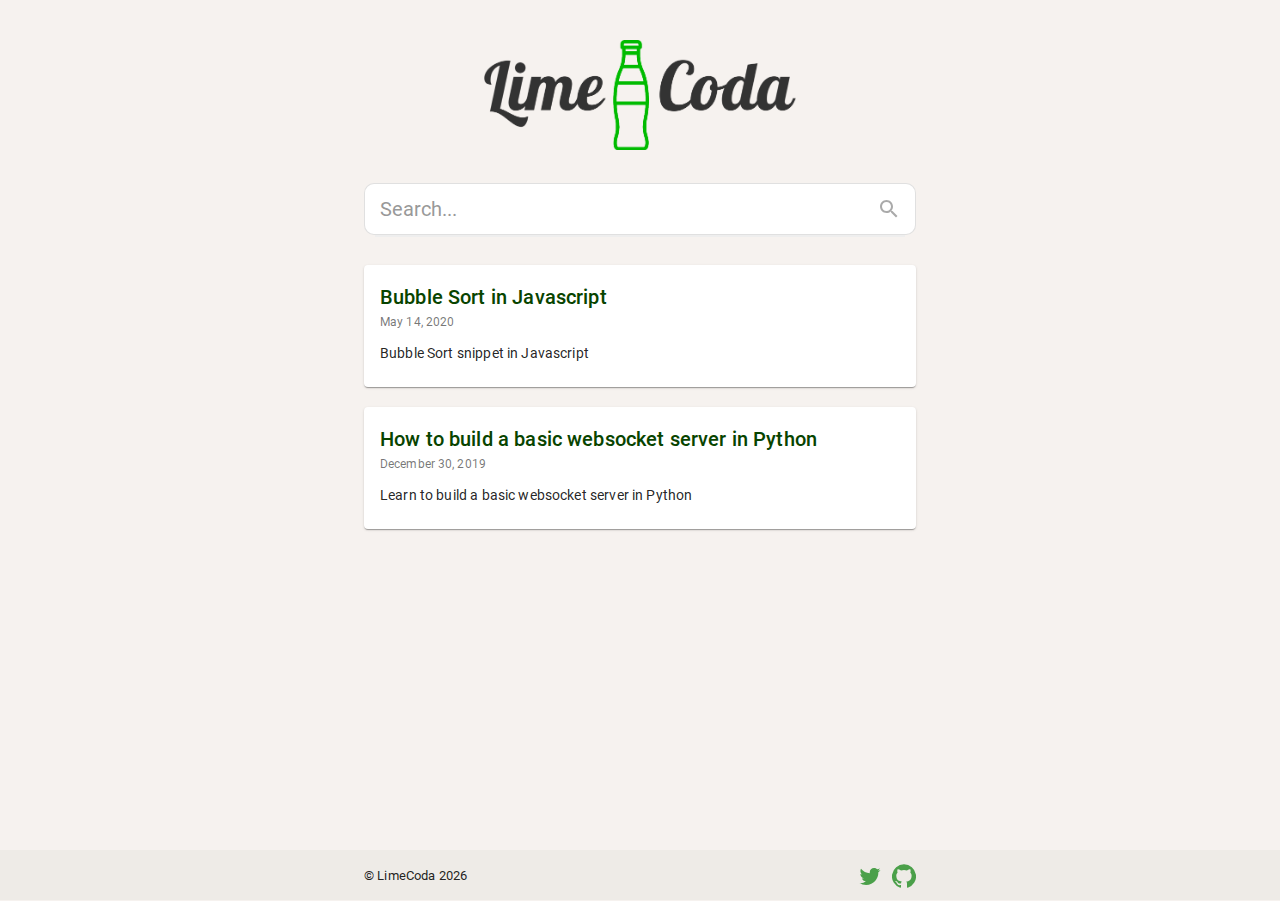
==== commit 00cd0426: "Updates" ====
--- a/index.html
+++ b/index.html
@@ -1 +1 @@
-<!DOCTYPE html><html lang="en"><head><meta charSet="utf-8"/><meta http-equiv="x-ua-compatible" content="ie=edge"/><meta name="viewport" content="width=device-width, initial-scale=1, shrink-to-fit=no"/><style id="typography.js">html{font-family:sans-serif;-ms-text-size-adjust:100%;-webkit-text-size-adjust:100%}body{margin:0}article,aside,details,figcaption,figure,footer,header,main,menu,nav,section,summary{display:block}audio,canvas,progress,video{display:inline-block}audio:not([controls]){display:none;height:0}progress{vertical-align:baseline}[hidden],template{display:none}a{background-color:transparent;-webkit-text-decoration-skip:objects}a:active,a:hover{outline-width:0}abbr[title]{border-bottom:none;text-decoration:underline;text-decoration:underline dotted}b,strong{font-weight:inherit;font-weight:bolder}dfn{font-style:italic}h1{font-size:2em;margin:.67em 0}mark{background-color:#ff0;color:#000}small{font-size:80%}sub,sup{font-size:75%;line-height:0;position:relative;vertical-align:baseline}sub{bottom:-.25em}sup{top:-.5em}img{border-style:none}svg:not(:root){overflow:hidden}code,kbd,pre,samp{font-family:monospace,monospace;font-size:1em}figure{margin:1em 40px}hr{box-sizing:content-box;height:0;overflow:visible}button,input,optgroup,select,textarea{font:inherit;margin:0}optgroup{font-weight:700}button,input{overflow:visible}button,select{text-transform:none}[type=reset],[type=submit],button,html [type=button]{-webkit-appearance:button}[type=button]::-moz-focus-inner,[type=reset]::-moz-focus-inner,[type=submit]::-moz-focus-inner,button::-moz-focus-inner{border-style:none;padding:0}[type=button]:-moz-focusring,[type=reset]:-moz-focusring,[type=submit]:-moz-focusring,button:-moz-focusring{outline:1px dotted ButtonText}fieldset{border:1px solid silver;margin:0 2px;padding:.35em .625em .75em}legend{box-sizing:border-box;color:inherit;display:table;max-width:100%;padding:0;white-space:normal}textarea{overflow:auto}[type=checkbox],[type=radio]{box-sizing:border-box;padding:0}[type=number]::-webkit-inner-spin-button,[type=number]::-webkit-outer-spin-button{height:auto}[type=search]{-webkit-appearance:textfield;outline-offset:-2px}[type=search]::-webkit-search-cancel-button,[type=search]::-webkit-search-decoration{-webkit-appearance:none}::-webkit-input-placeholder{color:inherit;opacity:.54}::-webkit-file-upload-button{-webkit-appearance:button;font:inherit}html{font:100%/1.75 'Merriweather','Georgia',serif;box-sizing:border-box;overflow-y:scroll;}*{box-sizing:inherit;}*:before{box-sizing:inherit;}*:after{box-sizing:inherit;}body{color:hsla(0,0%,0%,0.9);font-family:'Merriweather','Georgia',serif;font-weight:400;word-wrap:break-word;font-kerning:normal;-moz-font-feature-settings:"kern", "liga", "clig", "calt";-ms-font-feature-settings:"kern", "liga", "clig", "calt";-webkit-font-feature-settings:"kern", "liga", "clig", "calt";font-feature-settings:"kern", "liga", "clig", "calt";}img{max-width:100%;margin-left:0;margin-right:0;margin-top:0;padding-bottom:0;padding-left:0;padding-right:0;padding-top:0;margin-bottom:1.75rem;}h1{margin-left:0;margin-right:0;margin-top:0;padding-bottom:0;padding-left:0;padding-right:0;padding-top:0;margin-bottom:1.75rem;color:inherit;font-family:Montserrat,sans-serif;font-weight:900;text-rendering:optimizeLegibility;font-size:2.5rem;line-height:1.1;}h2{margin-left:0;margin-right:0;margin-top:0;padding-bottom:0;padding-left:0;padding-right:0;padding-top:0;margin-bottom:1.75rem;color:inherit;font-family:'Merriweather','Georgia',serif;font-weight:900;text-rendering:optimizeLegibility;font-size:1.73286rem;line-height:1.1;}h3{margin-left:0;margin-right:0;margin-top:0;padding-bottom:0;padding-left:0;padding-right:0;padding-top:0;margin-bottom:1.75rem;color:inherit;font-family:'Merriweather','Georgia',serif;font-weight:900;text-rendering:optimizeLegibility;font-size:1.4427rem;line-height:1.1;}h4{margin-left:0;margin-right:0;margin-top:0;padding-bottom:0;padding-left:0;padding-right:0;padding-top:0;margin-bottom:1.75rem;color:inherit;font-family:'Merriweather','Georgia',serif;font-weight:900;text-rendering:optimizeLegibility;font-size:1rem;line-height:1.1;letter-spacing:0.140625em;text-transform:uppercase;}h5{margin-left:0;margin-right:0;margin-top:0;padding-bottom:0;padding-left:0;padding-right:0;padding-top:0;margin-bottom:1.75rem;color:inherit;font-family:'Merriweather','Georgia',serif;font-weight:900;text-rendering:optimizeLegibility;font-size:0.83255rem;line-height:1.1;}h6{margin-left:0;margin-right:0;margin-top:0;padding-bottom:0;padding-left:0;padding-right:0;padding-top:0;margin-bottom:1.75rem;color:inherit;font-family:'Merriweather','Georgia',serif;font-weight:900;text-rendering:optimizeLegibility;font-size:0.75966rem;line-height:1.1;font-style:italic;}hgroup{margin-left:0;margin-right:0;margin-top:0;padding-bottom:0;padding-left:0;padding-right:0;padding-top:0;margin-bottom:1.75rem;}ul{margin-left:1.75rem;margin-right:0;margin-top:0;padding-bottom:0;padding-left:0;padding-right:0;padding-top:0;margin-bottom:1.75rem;list-style-position:outside;list-style-image:none;list-style:disc;}ol{margin-left:1.75rem;margin-right:0;margin-top:0;padding-bottom:0;padding-left:0;padding-right:0;padding-top:0;margin-bottom:1.75rem;list-style-position:outside;list-style-image:none;}dl{margin-left:0;margin-right:0;margin-top:0;padding-bottom:0;padding-left:0;padding-right:0;padding-top:0;margin-bottom:1.75rem;}dd{margin-left:0;margin-right:0;margin-top:0;padding-bottom:0;padding-left:0;padding-right:0;padding-top:0;margin-bottom:1.75rem;}p{margin-left:0;margin-right:0;margin-top:0;padding-bottom:0;padding-left:0;padding-right:0;padding-top:0;margin-bottom:1.75rem;}figure{margin-left:0;margin-right:0;margin-top:0;padding-bottom:0;padding-left:0;padding-right:0;padding-top:0;margin-bottom:1.75rem;}pre{margin-left:0;margin-right:0;margin-top:0;padding-bottom:0;padding-left:0;padding-right:0;padding-top:0;margin-bottom:1.75rem;font-size:0.85rem;line-height:1.75rem;}table{margin-left:0;margin-right:0;margin-top:0;padding-bottom:0;padding-left:0;padding-right:0;padding-top:0;margin-bottom:1.75rem;font-size:1rem;line-height:1.75rem;border-collapse:collapse;width:100%;}fieldset{margin-left:0;margin-right:0;margin-top:0;padding-bottom:0;padding-left:0;padding-right:0;padding-top:0;margin-bottom:1.75rem;}blockquote{margin-left:-1.75rem;margin-right:1.75rem;margin-top:0;padding-bottom:0;padding-left:1.42188rem;padding-right:0;padding-top:0;margin-bottom:1.75rem;font-size:1.20112rem;line-height:1.75rem;color:hsla(0,0%,0%,0.59);font-style:italic;border-left:0.32813rem solid hsla(0,0%,0%,0.9);}form{margin-left:0;margin-right:0;margin-top:0;padding-bottom:0;padding-left:0;padding-right:0;padding-top:0;margin-bottom:1.75rem;}noscript{margin-left:0;margin-right:0;margin-top:0;padding-bottom:0;padding-left:0;padding-right:0;padding-top:0;margin-bottom:1.75rem;}iframe{margin-left:0;margin-right:0;margin-top:0;padding-bottom:0;padding-left:0;padding-right:0;padding-top:0;margin-bottom:1.75rem;}hr{margin-left:0;margin-right:0;margin-top:0;padding-bottom:0;padding-left:0;padding-right:0;padding-top:0;margin-bottom:calc(1.75rem - 1px);background:hsla(0,0%,0%,0.2);border:none;height:1px;}address{margin-left:0;margin-right:0;margin-top:0;padding-bottom:0;padding-left:0;padding-right:0;padding-top:0;margin-bottom:1.75rem;}b{font-weight:700;}strong{font-weight:700;}dt{font-weight:700;}th{font-weight:700;}li{margin-bottom:calc(1.75rem / 2);}ol li{padding-left:0;}ul li{padding-left:0;}li > ol{margin-left:1.75rem;margin-bottom:calc(1.75rem / 2);margin-top:calc(1.75rem / 2);}li > ul{margin-left:1.75rem;margin-bottom:calc(1.75rem / 2);margin-top:calc(1.75rem / 2);}blockquote *:last-child{margin-bottom:0;}li *:last-child{margin-bottom:0;}p *:last-child{margin-bottom:0;}li > p{margin-bottom:calc(1.75rem / 2);}code{font-size:0.85rem;line-height:1.75rem;}kbd{font-size:0.85rem;line-height:1.75rem;}samp{font-size:0.85rem;line-height:1.75rem;}abbr{border-bottom:1px dotted hsla(0,0%,0%,0.5);cursor:help;}acronym{border-bottom:1px dotted hsla(0,0%,0%,0.5);cursor:help;}abbr[title]{border-bottom:1px dotted hsla(0,0%,0%,0.5);cursor:help;text-decoration:none;}thead{text-align:left;}td,th{text-align:left;border-bottom:1px solid hsla(0,0%,0%,0.12);font-feature-settings:"tnum";-moz-font-feature-settings:"tnum";-ms-font-feature-settings:"tnum";-webkit-font-feature-settings:"tnum";padding-left:1.16667rem;padding-right:1.16667rem;padding-top:0.875rem;padding-bottom:calc(0.875rem - 1px);}th:first-child,td:first-child{padding-left:0;}th:last-child,td:last-child{padding-right:0;}blockquote > :last-child{margin-bottom:0;}blockquote cite{font-size:1rem;line-height:1.75rem;color:hsla(0,0%,0%,0.9);font-weight:400;}blockquote cite:before{content:"— ";}ul,ol{margin-left:0;}@media only screen and (max-width:480px){ul,ol{margin-left:1.75rem;}blockquote{margin-left:-1.3125rem;margin-right:0;padding-left:0.98438rem;}}h1,h2,h3,h4,h5,h6{margin-top:3.5rem;}a{box-shadow:0 1px 0 0 currentColor;color:#007acc;text-decoration:none;}a:hover,a:active{box-shadow:none;}mark,ins{background:#007acc;color:white;padding:0.10938rem 0.21875rem;text-decoration:none;}a.gatsby-resp-image-link{box-shadow:none;}</style><style data-href="/styles.5874b4f550644231a62f.css">body,html{background-color:#f6f2ef;min-height:100vh;position:relative;font-family:Roboto,Helvetica,Arial,sans-serif}body{padding-bottom:80px}a{color:#4ba04a}a,input:focus{box-shadow:none}input:focus{border-color:inherit;outline:none}header{text-align:center}.post-body p{margin-bottom:0;margin-top:15px}div.MuiPaper-root blockquote{margin:0 0 20px;padding-left:1rem;border-left:1px solid #999;font-size:1rem}.gatsby-highlight-code-line{background-color:#feb;display:block;margin-right:-1em;margin-left:-1em;padding-right:1em;padding-left:.75em;border-left:.25em solid #f99}.gatsby-highlight{background-color:#322a31;margin:.5em -20px;padding:1em;overflow:auto}.gatsby-highlight pre[class*=language-]{background-color:transparent;margin:0;padding:0;overflow:initial;float:left;min-width:100%}code[class*=language-],pre[class*=language-]{text-align:left;white-space:pre;word-spacing:normal;word-break:normal;word-wrap:normal;color:#eee;background:#2f2f2f;font-family:Roboto Mono,monospace;font-size:1em;line-height:1.5em;-moz-tab-size:4;-o-tab-size:4;tab-size:4;-webkit-hyphens:none;-ms-hyphens:none;hyphens:none}code[class*=language-]::selection,code[class*=language-] ::selection,pre[class*=language-]::selection,pre[class*=language-] ::selection{background:#363636}:not(pre)>code[class*=language-]{white-space:normal;border-radius:.2em;padding:.1em}pre[class*=language-]{overflow:auto;position:relative;margin:.5em 0;padding:1.25em 1em}.language-css>code,.language-sass>code,.language-scss>code{color:#fd9170}[class*=language-] .namespace{opacity:.7}.token.atrule{color:#c792ea}.token.attr-name{color:#ffcb6b}.token.attr-value,.token.attribute{color:#a5e844}.token.boolean{color:#c792ea}.token.builtin{color:#ffcb6b}.token.cdata,.token.char{color:#80cbc4}.token.class{color:#ffcb6b}.token.class-name{color:#f2ff00}.token.comment{color:#616161}.token.constant{color:#c792ea}.token.deleted{color:#f66}.token.doctype{color:#616161}.token.entity{color:#f66}.token.function{color:#c792ea}.token.hexcode{color:#f2ff00}.token.id,.token.important{color:#c792ea;font-weight:700}.token.inserted{color:#80cbc4}.token.keyword{color:#c792ea}.token.number{color:#fd9170}.token.operator{color:#89ddff}.token.prolog{color:#616161}.token.property{color:#80cbc4}.token.pseudo-class,.token.pseudo-element{color:#a5e844}.token.punctuation{color:#89ddff}.token.regex{color:#f2ff00}.token.selector{color:#f66}.token.string{color:#a5e844}.token.symbol{color:#c792ea}.token.tag{color:#f66}.token.unit{color:#fd9170}.token.url,.token.variable{color:#f66}pre[class*=language-].line-numbers{position:relative;padding-left:3.8em;counter-reset:linenumber}pre[class*=language-].line-numbers>code{position:relative;white-space:inherit}.line-numbers .line-numbers-rows{position:absolute;pointer-events:none;top:0;font-size:100%;left:-3.8em;width:3em;letter-spacing:-1px;border-right:1px solid #999;-webkit-user-select:none;-ms-user-select:none;user-select:none}.line-numbers-rows>span{pointer-events:none;display:block;counter-increment:linenumber}.line-numbers-rows>span:before{content:counter(linenumber);color:#999;display:block;padding-right:.8em;text-align:right}</style><meta name="generator" content="Gatsby 2.21.13"/><title data-react-helmet="true">All posts | LimeCoda Blog</title><meta data-react-helmet="true" name="viewport" content="minimum-scale=1, initial-scale=1, width=device-width, shrink-to-fit=no"/><meta data-react-helmet="true" name="description" content="A starter blog demonstrating what Gatsby can do."/><meta data-react-helmet="true" property="og:title" content="All posts"/><meta data-react-helmet="true" property="og:description" content="A starter blog demonstrating what Gatsby can do."/><meta data-react-helmet="true" property="og:type" content="website"/><meta data-react-helmet="true" name="twitter:card" content="summary"/><meta data-react-helmet="true" name="twitter:creator" content="kylemathews"/><meta data-react-helmet="true" name="twitter:title" content="All posts"/><meta data-react-helmet="true" name="twitter:description" content="A starter blog demonstrating what Gatsby can do."/><style id="jss-server-side">html{box-sizing:border-box;-webkit-font-smoothing:antialiased;-moz-osx-font-smoothing:grayscale}*,::after,::before{box-sizing:inherit}b,strong{font-weight:700}body{color:rgba(0,0,0,.87);margin:0;font-size:.875rem;font-family:Roboto,Helvetica,Arial,sans-serif;font-weight:400;line-height:1.43;letter-spacing:.01071em;background-color:#fafafa}@media print{body{background-color:#fff}}body::-webkit-backdrop{background-color:#fafafa}body::backdrop{background-color:#fafafa}.MuiSvgIcon-root{fill:currentColor;width:1em;height:1em;display:inline-block;font-size:1.5rem;transition:fill .2s cubic-bezier(.4,0,.2,1) 0s;flex-shrink:0;-webkit-user-select:none;-moz-user-select:none;-ms-user-select:none;user-select:none}.MuiSvgIcon-colorPrimary{color:#3f51b5}.MuiSvgIcon-colorSecondary{color:#f50057}.MuiSvgIcon-colorAction{color:rgba(0,0,0,.54)}.MuiSvgIcon-colorError{color:#f44336}.MuiSvgIcon-colorDisabled{color:rgba(0,0,0,.26)}.MuiSvgIcon-fontSizeInherit{font-size:inherit}.MuiSvgIcon-fontSizeSmall{font-size:1.25rem}.MuiSvgIcon-fontSizeLarge{font-size:2.1875rem}.MuiContainer-root{width:100%;display:block;box-sizing:border-box;margin-left:auto;margin-right:auto;padding-left:16px;padding-right:16px}@media (min-width:600px){.MuiContainer-root{padding-left:24px;padding-right:24px}}.MuiContainer-disableGutters{padding-left:0;padding-right:0}@media (min-width:600px){.MuiContainer-fixed{max-width:600px}}@media (min-width:960px){.MuiContainer-fixed{max-width:960px}}@media (min-width:1280px){.MuiContainer-fixed{max-width:1280px}}@media (min-width:1920px){.MuiContainer-fixed{max-width:1920px}}@media (min-width:0px){.MuiContainer-maxWidthXs{max-width:444px}}@media (min-width:600px){.MuiContainer-maxWidthSm{max-width:600px}}@media (min-width:960px){.MuiContainer-maxWidthMd{max-width:960px}}@media (min-width:1280px){.MuiContainer-maxWidthLg{max-width:1280px}}@media (min-width:1920px){.MuiContainer-maxWidthXl{max-width:1920px}}.jss14{align-items:center;padding-top:40px;padding-left:120px;padding-right:120px}.jss187{display:flex;flex-wrap:nowrap}.jss188{width:50%;display:inline-block;align-items:left}.jss189{width:50%;display:inline-block;align-items:right}body{background-color:transparent}.MuiGrid-container{width:100%;display:flex;flex-wrap:wrap;box-sizing:border-box}.MuiGrid-item{margin:0;box-sizing:border-box}.MuiGrid-zeroMinWidth{min-width:0}.MuiGrid-direction-xs-column{flex-direction:column}.MuiGrid-direction-xs-column-reverse{flex-direction:column-reverse}.MuiGrid-direction-xs-row-reverse{flex-direction:row-reverse}.MuiGrid-wrap-xs-nowrap{flex-wrap:nowrap}.MuiGrid-wrap-xs-wrap-reverse{flex-wrap:wrap-reverse}.MuiGrid-align-items-xs-center{align-items:center}.MuiGrid-align-items-xs-flex-start{align-items:flex-start}.MuiGrid-align-items-xs-flex-end{align-items:flex-end}.MuiGrid-align-items-xs-baseline{align-items:baseline}.MuiGrid-align-content-xs-center{align-content:center}.MuiGrid-align-content-xs-flex-start{align-content:flex-start}.MuiGrid-align-content-xs-flex-end{align-content:flex-end}.MuiGrid-align-content-xs-space-between{align-content:space-between}.MuiGrid-align-content-xs-space-around{align-content:space-around}.MuiGrid-justify-xs-center{justify-content:center}.MuiGrid-justify-xs-flex-end{justify-content:flex-end}.MuiGrid-justify-xs-space-between{justify-content:space-between}.MuiGrid-justify-xs-space-around{justify-content:space-around}.MuiGrid-justify-xs-space-evenly{justify-content:space-evenly}.MuiGrid-spacing-xs-1{width:calc(100% + 8px);margin:-4px}.MuiGrid-spacing-xs-1>.MuiGrid-item{padding:4px}.MuiGrid-spacing-xs-2{width:calc(100% + 16px);margin:-8px}.MuiGrid-spacing-xs-2>.MuiGrid-item{padding:8px}.MuiGrid-spacing-xs-3{width:calc(100% + 24px);margin:-12px}.MuiGrid-spacing-xs-3>.MuiGrid-item{padding:12px}.MuiGrid-spacing-xs-4{width:calc(100% + 32px);margin:-16px}.MuiGrid-spacing-xs-4>.MuiGrid-item{padding:16px}.MuiGrid-spacing-xs-5{width:calc(100% + 40px);margin:-20px}.MuiGrid-spacing-xs-5>.MuiGrid-item{padding:20px}.MuiGrid-spacing-xs-6{width:calc(100% + 48px);margin:-24px}.MuiGrid-spacing-xs-6>.MuiGrid-item{padding:24px}.MuiGrid-spacing-xs-7{width:calc(100% + 56px);margin:-28px}.MuiGrid-spacing-xs-7>.MuiGrid-item{padding:28px}.MuiGrid-spacing-xs-8{width:calc(100% + 64px);margin:-32px}.MuiGrid-spacing-xs-8>.MuiGrid-item{padding:32px}.MuiGrid-spacing-xs-9{width:calc(100% + 72px);margin:-36px}.MuiGrid-spacing-xs-9>.MuiGrid-item{padding:36px}.MuiGrid-spacing-xs-10{width:calc(100% + 80px);margin:-40px}.MuiGrid-spacing-xs-10>.MuiGrid-item{padding:40px}.MuiGrid-grid-xs-auto{flex-grow:0;max-width:none;flex-basis:auto}.MuiGrid-grid-xs-true{flex-grow:1;max-width:100%;flex-basis:0}.MuiGrid-grid-xs-1{flex-grow:0;max-width:8.333333%;flex-basis:8.333333%}.MuiGrid-grid-xs-2{flex-grow:0;max-width:16.666667%;flex-basis:16.666667%}.MuiGrid-grid-xs-3{flex-grow:0;max-width:25%;flex-basis:25%}.MuiGrid-grid-xs-4{flex-grow:0;max-width:33.333333%;flex-basis:33.333333%}.MuiGrid-grid-xs-5{flex-grow:0;max-width:41.666667%;flex-basis:41.666667%}.MuiGrid-grid-xs-6{flex-grow:0;max-width:50%;flex-basis:50%}.MuiGrid-grid-xs-7{flex-grow:0;max-width:58.333333%;flex-basis:58.333333%}.MuiGrid-grid-xs-8{flex-grow:0;max-width:66.666667%;flex-basis:66.666667%}.MuiGrid-grid-xs-9{flex-grow:0;max-width:75%;flex-basis:75%}.MuiGrid-grid-xs-10{flex-grow:0;max-width:83.333333%;flex-basis:83.333333%}.MuiGrid-grid-xs-11{flex-grow:0;max-width:91.666667%;flex-basis:91.666667%}.MuiGrid-grid-xs-12{flex-grow:0;max-width:100%;flex-basis:100%}@media (min-width:600px){.MuiGrid-grid-sm-auto{flex-grow:0;max-width:none;flex-basis:auto}.MuiGrid-grid-sm-true{flex-grow:1;max-width:100%;flex-basis:0}.MuiGrid-grid-sm-1{flex-grow:0;max-width:8.333333%;flex-basis:8.333333%}.MuiGrid-grid-sm-2{flex-grow:0;max-width:16.666667%;flex-basis:16.666667%}.MuiGrid-grid-sm-3{flex-grow:0;max-width:25%;flex-basis:25%}.MuiGrid-grid-sm-4{flex-grow:0;max-width:33.333333%;flex-basis:33.333333%}.MuiGrid-grid-sm-5{flex-grow:0;max-width:41.666667%;flex-basis:41.666667%}.MuiGrid-grid-sm-6{flex-grow:0;max-width:50%;flex-basis:50%}.MuiGrid-grid-sm-7{flex-grow:0;max-width:58.333333%;flex-basis:58.333333%}.MuiGrid-grid-sm-8{flex-grow:0;max-width:66.666667%;flex-basis:66.666667%}.MuiGrid-grid-sm-9{flex-grow:0;max-width:75%;flex-basis:75%}.MuiGrid-grid-sm-10{flex-grow:0;max-width:83.333333%;flex-basis:83.333333%}.MuiGrid-grid-sm-11{flex-grow:0;max-width:91.666667%;flex-basis:91.666667%}.MuiGrid-grid-sm-12{flex-grow:0;max-width:100%;flex-basis:100%}}@media (min-width:960px){.MuiGrid-grid-md-auto{flex-grow:0;max-width:none;flex-basis:auto}.MuiGrid-grid-md-true{flex-grow:1;max-width:100%;flex-basis:0}.MuiGrid-grid-md-1{flex-grow:0;max-width:8.333333%;flex-basis:8.333333%}.MuiGrid-grid-md-2{flex-grow:0;max-width:16.666667%;flex-basis:16.666667%}.MuiGrid-grid-md-3{flex-grow:0;max-width:25%;flex-basis:25%}.MuiGrid-grid-md-4{flex-grow:0;max-width:33.333333%;flex-basis:33.333333%}.MuiGrid-grid-md-5{flex-grow:0;max-width:41.666667%;flex-basis:41.666667%}.MuiGrid-grid-md-6{flex-grow:0;max-width:50%;flex-basis:50%}.MuiGrid-grid-md-7{flex-grow:0;max-width:58.333333%;flex-basis:58.333333%}.MuiGrid-grid-md-8{flex-grow:0;max-width:66.666667%;flex-basis:66.666667%}.MuiGrid-grid-md-9{flex-grow:0;max-width:75%;flex-basis:75%}.MuiGrid-grid-md-10{flex-grow:0;max-width:83.333333%;flex-basis:83.333333%}.MuiGrid-grid-md-11{flex-grow:0;max-width:91.666667%;flex-basis:91.666667%}.MuiGrid-grid-md-12{flex-grow:0;max-width:100%;flex-basis:100%}}@media (min-width:1280px){.MuiGrid-grid-lg-auto{flex-grow:0;max-width:none;flex-basis:auto}.MuiGrid-grid-lg-true{flex-grow:1;max-width:100%;flex-basis:0}.MuiGrid-grid-lg-1{flex-grow:0;max-width:8.333333%;flex-basis:8.333333%}.MuiGrid-grid-lg-2{flex-grow:0;max-width:16.666667%;flex-basis:16.666667%}.MuiGrid-grid-lg-3{flex-grow:0;max-width:25%;flex-basis:25%}.MuiGrid-grid-lg-4{flex-grow:0;max-width:33.333333%;flex-basis:33.333333%}.MuiGrid-grid-lg-5{flex-grow:0;max-width:41.666667%;flex-basis:41.666667%}.MuiGrid-grid-lg-6{flex-grow:0;max-width:50%;flex-basis:50%}.MuiGrid-grid-lg-7{flex-grow:0;max-width:58.333333%;flex-basis:58.333333%}.MuiGrid-grid-lg-8{flex-grow:0;max-width:66.666667%;flex-basis:66.666667%}.MuiGrid-grid-lg-9{flex-grow:0;max-width:75%;flex-basis:75%}.MuiGrid-grid-lg-10{flex-grow:0;max-width:83.333333%;flex-basis:83.333333%}.MuiGrid-grid-lg-11{flex-grow:0;max-width:91.666667%;flex-basis:91.666667%}.MuiGrid-grid-lg-12{flex-grow:0;max-width:100%;flex-basis:100%}}@media (min-width:1920px){.MuiGrid-grid-xl-auto{flex-grow:0;max-width:none;flex-basis:auto}.MuiGrid-grid-xl-true{flex-grow:1;max-width:100%;flex-basis:0}.MuiGrid-grid-xl-1{flex-grow:0;max-width:8.333333%;flex-basis:8.333333%}.MuiGrid-grid-xl-2{flex-grow:0;max-width:16.666667%;flex-basis:16.666667%}.MuiGrid-grid-xl-3{flex-grow:0;max-width:25%;flex-basis:25%}.MuiGrid-grid-xl-4{flex-grow:0;max-width:33.333333%;flex-basis:33.333333%}.MuiGrid-grid-xl-5{flex-grow:0;max-width:41.666667%;flex-basis:41.666667%}.MuiGrid-grid-xl-6{flex-grow:0;max-width:50%;flex-basis:50%}.MuiGrid-grid-xl-7{flex-grow:0;max-width:58.333333%;flex-basis:58.333333%}.MuiGrid-grid-xl-8{flex-grow:0;max-width:66.666667%;flex-basis:66.666667%}.MuiGrid-grid-xl-9{flex-grow:0;max-width:75%;flex-basis:75%}.MuiGrid-grid-xl-10{flex-grow:0;max-width:83.333333%;flex-basis:83.333333%}.MuiGrid-grid-xl-11{flex-grow:0;max-width:91.666667%;flex-basis:91.666667%}.MuiGrid-grid-xl-12{flex-grow:0;max-width:100%;flex-basis:100%}}.MuiPaper-root{color:rgba(0,0,0,.87);transition:box-shadow .3s cubic-bezier(.4,0,.2,1) 0s;background-color:#fff}.MuiPaper-rounded{border-radius:4px}.MuiPaper-outlined{border:1px solid rgba(0,0,0,.12)}.MuiPaper-elevation0{box-shadow:none}.MuiPaper-elevation1{box-shadow:0 2px 1px -1px rgba(0,0,0,.2),0 1px 1px 0 rgba(0,0,0,.14),0 1px 3px 0 rgba(0,0,0,.12)}.MuiPaper-elevation2{box-shadow:0 3px 1px -2px rgba(0,0,0,.2),0 2px 2px 0 rgba(0,0,0,.14),0 1px 5px 0 rgba(0,0,0,.12)}.MuiPaper-elevation3{box-shadow:0 3px 3px -2px rgba(0,0,0,.2),0 3px 4px 0 rgba(0,0,0,.14),0 1px 8px 0 rgba(0,0,0,.12)}.MuiPaper-elevation4{box-shadow:0 2px 4px -1px rgba(0,0,0,.2),0 4px 5px 0 rgba(0,0,0,.14),0 1px 10px 0 rgba(0,0,0,.12)}.MuiPaper-elevation5{box-shadow:0 3px 5px -1px rgba(0,0,0,.2),0 5px 8px 0 rgba(0,0,0,.14),0 1px 14px 0 rgba(0,0,0,.12)}.MuiPaper-elevation6{box-shadow:0 3px 5px -1px rgba(0,0,0,.2),0 6px 10px 0 rgba(0,0,0,.14),0 1px 18px 0 rgba(0,0,0,.12)}.MuiPaper-elevation7{box-shadow:0 4px 5px -2px rgba(0,0,0,.2),0 7px 10px 1px rgba(0,0,0,.14),0 2px 16px 1px rgba(0,0,0,.12)}.MuiPaper-elevation8{box-shadow:0 5px 5px -3px rgba(0,0,0,.2),0 8px 10px 1px rgba(0,0,0,.14),0 3px 14px 2px rgba(0,0,0,.12)}.MuiPaper-elevation9{box-shadow:0 5px 6px -3px rgba(0,0,0,.2),0 9px 12px 1px rgba(0,0,0,.14),0 3px 16px 2px rgba(0,0,0,.12)}.MuiPaper-elevation10{box-shadow:0 6px 6px -3px rgba(0,0,0,.2),0 10px 14px 1px rgba(0,0,0,.14),0 4px 18px 3px rgba(0,0,0,.12)}.MuiPaper-elevation11{box-shadow:0 6px 7px -4px rgba(0,0,0,.2),0 11px 15px 1px rgba(0,0,0,.14),0 4px 20px 3px rgba(0,0,0,.12)}.MuiPaper-elevation12{box-shadow:0 7px 8px -4px rgba(0,0,0,.2),0 12px 17px 2px rgba(0,0,0,.14),0 5px 22px 4px rgba(0,0,0,.12)}.MuiPaper-elevation13{box-shadow:0 7px 8px -4px rgba(0,0,0,.2),0 13px 19px 2px rgba(0,0,0,.14),0 5px 24px 4px rgba(0,0,0,.12)}.MuiPaper-elevation14{box-shadow:0 7px 9px -4px rgba(0,0,0,.2),0 14px 21px 2px rgba(0,0,0,.14),0 5px 26px 4px rgba(0,0,0,.12)}.MuiPaper-elevation15{box-shadow:0 8px 9px -5px rgba(0,0,0,.2),0 15px 22px 2px rgba(0,0,0,.14),0 6px 28px 5px rgba(0,0,0,.12)}.MuiPaper-elevation16{box-shadow:0 8px 10px -5px rgba(0,0,0,.2),0 16px 24px 2px rgba(0,0,0,.14),0 6px 30px 5px rgba(0,0,0,.12)}.MuiPaper-elevation17{box-shadow:0 8px 11px -5px rgba(0,0,0,.2),0 17px 26px 2px rgba(0,0,0,.14),0 6px 32px 5px rgba(0,0,0,.12)}.MuiPaper-elevation18{box-shadow:0 9px 11px -5px rgba(0,0,0,.2),0 18px 28px 2px rgba(0,0,0,.14),0 7px 34px 6px rgba(0,0,0,.12)}.MuiPaper-elevation19{box-shadow:0 9px 12px -6px rgba(0,0,0,.2),0 19px 29px 2px rgba(0,0,0,.14),0 7px 36px 6px rgba(0,0,0,.12)}.MuiPaper-elevation20{box-shadow:0 10px 13px -6px rgba(0,0,0,.2),0 20px 31px 3px rgba(0,0,0,.14),0 8px 38px 7px rgba(0,0,0,.12)}.MuiPaper-elevation21{box-shadow:0 10px 13px -6px rgba(0,0,0,.2),0 21px 33px 3px rgba(0,0,0,.14),0 8px 40px 7px rgba(0,0,0,.12)}.MuiPaper-elevation22{box-shadow:0 10px 14px -6px rgba(0,0,0,.2),0 22px 35px 3px rgba(0,0,0,.14),0 8px 42px 7px rgba(0,0,0,.12)}.MuiPaper-elevation23{box-shadow:0 11px 14px -7px rgba(0,0,0,.2),0 23px 36px 3px rgba(0,0,0,.14),0 9px 44px 8px rgba(0,0,0,.12)}.MuiPaper-elevation24{box-shadow:0 11px 15px -7px rgba(0,0,0,.2),0 24px 38px 3px rgba(0,0,0,.14),0 9px 46px 8px rgba(0,0,0,.12)}.MuiCard-root{overflow:hidden}.MuiCardContent-root{padding:16px}.MuiCardContent-root:last-child{padding-bottom:24px}.MuiTypography-root{margin:0}.MuiTypography-body2{font-size:.875rem;font-family:Roboto,Helvetica,Arial,sans-serif;font-weight:400;line-height:1.43;letter-spacing:.01071em}.MuiTypography-body1{font-size:1rem;font-family:Roboto,Helvetica,Arial,sans-serif;font-weight:400;line-height:1.5;letter-spacing:.00938em}.MuiTypography-caption{font-size:.75rem;font-family:Roboto,Helvetica,Arial,sans-serif;font-weight:400;line-height:1.66;letter-spacing:.03333em}.MuiTypography-button{font-size:.875rem;font-family:Roboto,Helvetica,Arial,sans-serif;font-weight:500;line-height:1.75;letter-spacing:.02857em;text-transform:uppercase}.MuiTypography-h1{font-size:6rem;font-family:Roboto,Helvetica,Arial,sans-serif;font-weight:300;line-height:1.167;letter-spacing:-.01562em}.MuiTypography-h2{font-size:3.75rem;font-family:Roboto,Helvetica,Arial,sans-serif;font-weight:300;line-height:1.2;letter-spacing:-.00833em}.MuiTypography-h3{font-size:3rem;font-family:Roboto,Helvetica,Arial,sans-serif;font-weight:400;line-height:1.167;letter-spacing:0}.MuiTypography-h4{font-size:2.125rem;font-family:Roboto,Helvetica,Arial,sans-serif;font-weight:400;line-height:1.235;letter-spacing:.00735em}.MuiTypography-h5{font-size:1.5rem;font-family:Roboto,Helvetica,Arial,sans-serif;font-weight:400;line-height:1.334;letter-spacing:0}.MuiTypography-h6{font-size:1.25rem;font-family:Roboto,Helvetica,Arial,sans-serif;font-weight:500;line-height:1.6;letter-spacing:.0075em}.MuiTypography-subtitle1{font-size:1rem;font-family:Roboto,Helvetica,Arial,sans-serif;font-weight:400;line-height:1.75;letter-spacing:.00938em}.MuiTypography-subtitle2{font-size:.875rem;font-family:Roboto,Helvetica,Arial,sans-serif;font-weight:500;line-height:1.57;letter-spacing:.00714em}.MuiTypography-overline{font-size:.75rem;font-family:Roboto,Helvetica,Arial,sans-serif;font-weight:400;line-height:2.66;letter-spacing:.08333em;text-transform:uppercase}.MuiTypography-srOnly{width:1px;height:1px;overflow:hidden;position:absolute}.MuiTypography-alignLeft{text-align:left}.MuiTypography-alignCenter{text-align:center}.MuiTypography-alignRight{text-align:right}.MuiTypography-alignJustify{text-align:justify}.MuiTypography-noWrap{overflow:hidden;white-space:nowrap;text-overflow:ellipsis}.MuiTypography-gutterBottom{margin-bottom:.35em}.MuiTypography-paragraph{margin-bottom:16px}.MuiTypography-colorInherit{color:inherit}.MuiTypography-colorPrimary{color:#3f51b5}.MuiTypography-colorSecondary{color:#f50057}.MuiTypography-colorTextPrimary{color:rgba(0,0,0,.87)}.MuiTypography-colorTextSecondary{color:rgba(0,0,0,.54)}.MuiTypography-colorError{color:#f44336}.MuiTypography-displayInline{display:inline}.MuiTypography-displayBlock{display:block}.jss1{min-width:275px;margin-bottom:20px}.jss2{padding:30px 0 0}.jss3{color:#084400;font-weight:500}.jss4{font-size:.75rem;margin-bottom:12px}</style><link rel="preload" as="font" type="font/woff2" crossorigin="anonymous" href="/static/webfonts/s/roboto/v20/KFOlCnqEu92Fr1MmSU5fBBc4.woff2"/><link rel="preload" as="font" type="font/woff2" crossorigin="anonymous" href="/static/webfonts/s/roboto/v20/KFOmCnqEu92Fr1Mu4mxK.woff2"/><link rel="preload" as="font" type="font/woff2" crossorigin="anonymous" href="/static/webfonts/s/roboto/v20/KFOlCnqEu92Fr1MmEU9fBBc4.woff2"/><style>@font-face{font-family:Roboto;font-style:normal;font-weight:300;src:local("Roboto Light"),local("Roboto-Light"),url(/static/webfonts/s/roboto/v20/KFOlCnqEu92Fr1MmSU5fBBc4.woff2) format("woff2"),url(/static/webfonts/s/roboto/v20/KFOlCnqEu92Fr1MmSU5fBBc-.woff) format("woff");font-display:swap}@font-face{font-family:Roboto;font-style:normal;font-weight:400;src:local("Roboto"),local("Roboto-Regular"),url(/static/webfonts/s/roboto/v20/KFOmCnqEu92Fr1Mu4mxK.woff2) format("woff2"),url(/static/webfonts/s/roboto/v20/KFOmCnqEu92Fr1Mu4mxM.woff) format("woff");font-display:swap}@font-face{font-family:Roboto;font-style:normal;font-weight:500;src:local("Roboto Medium"),local("Roboto-Medium"),url(/static/webfonts/s/roboto/v20/KFOlCnqEu92Fr1MmEU9fBBc4.woff2) format("woff2"),url(/static/webfonts/s/roboto/v20/KFOlCnqEu92Fr1MmEU9fBBc-.woff) format("woff");font-display:swap}</style><link rel="alternate" type="application/rss+xml" href="/rss.xml"/><link rel="icon" href="/favicon-32x32.png?v=edf3d310d67f8284a562bc3a58c3e761"/><link rel="manifest" href="/manifest.webmanifest"/><meta name="theme-color" content="#663399"/><link rel="apple-touch-icon" sizes="48x48" href="/icons/icon-48x48.png?v=edf3d310d67f8284a562bc3a58c3e761"/><link rel="apple-touch-icon" sizes="72x72" href="/icons/icon-72x72.png?v=edf3d310d67f8284a562bc3a58c3e761"/><link rel="apple-touch-icon" sizes="96x96" href="/icons/icon-96x96.png?v=edf3d310d67f8284a562bc3a58c3e761"/><link rel="apple-touch-icon" sizes="144x144" href="/icons/icon-144x144.png?v=edf3d310d67f8284a562bc3a58c3e761"/><link rel="apple-touch-icon" sizes="192x192" href="/icons/icon-192x192.png?v=edf3d310d67f8284a562bc3a58c3e761"/><link rel="apple-touch-icon" sizes="256x256" href="/icons/icon-256x256.png?v=edf3d310d67f8284a562bc3a58c3e761"/><link rel="apple-touch-icon" sizes="384x384" href="/icons/icon-384x384.png?v=edf3d310d67f8284a562bc3a58c3e761"/><link rel="apple-touch-icon" sizes="512x512" href="/icons/icon-512x512.png?v=edf3d310d67f8284a562bc3a58c3e761"/><link as="script" rel="preload" href="/webpack-runtime-05ecc5437f7a4360571f.js"/><link as="script" rel="preload" href="/framework-20ef01989315425214b5.js"/><link as="script" rel="preload" href="/styles-87377f8a4e3d033dcfd3.js"/><link as="script" rel="preload" href="/app-7250f367240cbdf32d10.js"/><link as="script" rel="preload" href="/commons-67c9b8d0f18e839cc25b.js"/><link as="script" rel="preload" href="/fab8c9364b01cebfd3503fc18011994750f493ff-e6f8cd83b6a1927b5e9d.js"/><link as="script" rel="preload" href="/component---src-pages-index-tsx-0a5bcf008f0a961b5744.js"/><link as="fetch" rel="preload" href="/page-data/index/page-data.json" crossorigin="anonymous"/><link as="fetch" rel="preload" href="/page-data/app-data.json" crossorigin="anonymous"/></head><body><div id="___gatsby"><div style="outline:none" tabindex="-1" id="gatsby-focus-wrapper"><div class="MuiContainer-root MuiContainer-maxWidthSm"><main><header><div class="MuiBox-root jss14"><img src="/limecoda.png"/></div><div style="position:relative"><input type="text" value="" style="box-sizing:border-box;width:100%;padding:0 40px 0 15px;border:1px solid rgba(0, 0, 0, 0.12);border-radius:10px;color:#444;font-size:20px;line-height:50px" placeholder="Search..."/><svg class="MuiSvgIcon-root" focusable="false" viewBox="0 0 24 24" aria-hidden="true" style="position:absolute;line-height:52px;height:52px;right:15px;color:#AAAAAA"><path d="M15.5 14h-.79l-.28-.27C15.41 12.59 16 11.11 16 9.5 16 5.91 13.09 3 9.5 3S3 5.91 3 9.5 5.91 16 9.5 16c1.61 0 3.09-.59 4.23-1.57l.27.28v.79l5 4.99L20.49 19l-4.99-5zm-6 0C7.01 14 5 11.99 5 9.5S7.01 5 9.5 5 14 7.01 14 9.5 11.99 14 9.5 14z"></path></svg><ul style="position:absolute;left:0px;width:96%;text-align:left;border:1px solid #eee;background-color:#FFF;margin:0 2%;list-style:none"></ul></div></header><div class="MuiGrid-root jss2"><a href="/how-to-build-basic-websocket-server-python/"><div class="MuiPaper-root MuiCard-root jss1 MuiPaper-elevation1 MuiPaper-rounded"><div class="MuiCardContent-root"><h2 class="MuiTypography-root jss3 MuiTypography-h6">How to build a basic websocket server in Python</h2><p class="MuiTypography-root jss4 MuiTypography-body1 MuiTypography-colorTextSecondary">December 30, 2019</p><p class="MuiTypography-root MuiTypography-body2">Learn to build a basic websocket server in Python</p></div></div></a></div></main><footer class="MuiBox-root jss187" style="background-color:rgba(0,36,0,0.03);position:absolute;left:0;bottom:0;width:100%;height:50px;line-height:50px"><div class="MuiContainer-root MuiContainer-maxWidthSm"><div class="MuiBox-root jss188" style="font-size:0.8rem">© LimeCoda <!-- -->2020</div><div class="MuiBox-root jss189" style="text-align:right"><a href="https://twitter.com/LimeCoda" target="_blank"><svg class="MuiSvgIcon-root" focusable="false" viewBox="0 0 24 24" aria-hidden="true" style="vertical-align:middle"><path d="M22.46 6c-.77.35-1.6.58-2.46.69.88-.53 1.56-1.37 1.88-2.38-.83.5-1.75.85-2.72 1.05C18.37 4.5 17.26 4 16 4c-2.35 0-4.27 1.92-4.27 4.29 0 .34.04.67.11.98C8.28 9.09 5.11 7.38 3 4.79c-.37.63-.58 1.37-.58 2.15 0 1.49.75 2.81 1.91 3.56-.71 0-1.37-.2-1.95-.5v.03c0 2.08 1.48 3.82 3.44 4.21a4.22 4.22 0 0 1-1.93.07 4.28 4.28 0 0 0 4 2.98 8.521 8.521 0 0 1-5.33 1.84c-.34 0-.68-.02-1.02-.06C3.44 20.29 5.7 21 8.12 21 16 21 20.33 14.46 20.33 8.79c0-.19 0-.37-.01-.56.84-.6 1.56-1.36 2.14-2.23z"></path></svg></a><a href="https://github.com/limecoda" target="_blank"><svg class="MuiSvgIcon-root" focusable="false" viewBox="0 0 24 24" aria-hidden="true" style="margin-left:10px;vertical-align:middle"><path d="M12 .3a12 12 0 0 0-3.8 23.4c.6.1.8-.3.8-.6v-2c-3.3.7-4-1.6-4-1.6-.6-1.4-1.4-1.8-1.4-1.8-1-.7.1-.7.1-.7 1.2 0 1.9 1.2 1.9 1.2 1 1.8 2.8 1.3 3.5 1 0-.8.4-1.3.7-1.6-2.7-.3-5.5-1.3-5.5-6 0-1.2.5-2.3 1.3-3.1-.2-.4-.6-1.6 0-3.2 0 0 1-.3 3.4 1.2a11.5 11.5 0 0 1 6 0c2.3-1.5 3.3-1.2 3.3-1.2.6 1.6.2 2.8 0 3.2.9.8 1.3 1.9 1.3 3.2 0 4.6-2.8 5.6-5.5 5.9.5.4.9 1 .9 2.2v3.3c0 .3.1.7.8.6A12 12 0 0 0 12 .3"></path></svg></a></div></div></footer></div></div><div id="gatsby-announcer" style="position:absolute;top:0;width:1px;height:1px;padding:0;overflow:hidden;clip:rect(0, 0, 0, 0);white-space:nowrap;border:0" aria-live="assertive" aria-atomic="true"></div></div><script id="gatsby-script-loader">/*<![CDATA[*/window.pagePath="/";/*]]>*/</script><script id="gatsby-chunk-mapping">/*<![CDATA[*/window.___chunkMapping={"app":["/app-7250f367240cbdf32d10.js"],"component---src-pages-404-js":["/component---src-pages-404-js-ed9b337638234d604390.js"],"component---src-pages-index-tsx":["/component---src-pages-index-tsx-0a5bcf008f0a961b5744.js"],"component---src-templates-blog-post-js":["/component---src-templates-blog-post-js-c21019a23828685bbf27.js"]};/*]]>*/</script><script src="/component---src-pages-index-tsx-0a5bcf008f0a961b5744.js" async=""></script><script src="/fab8c9364b01cebfd3503fc18011994750f493ff-e6f8cd83b6a1927b5e9d.js" async=""></script><script src="/commons-67c9b8d0f18e839cc25b.js" async=""></script><script src="/app-7250f367240cbdf32d10.js" async=""></script><script src="/styles-87377f8a4e3d033dcfd3.js" async=""></script><script src="/framework-20ef01989315425214b5.js" async=""></script><script src="/webpack-runtime-05ecc5437f7a4360571f.js" async=""></script></body></html>+<!DOCTYPE html><html lang="en"><head><meta charSet="utf-8"/><meta http-equiv="x-ua-compatible" content="ie=edge"/><meta name="viewport" content="width=device-width, initial-scale=1, shrink-to-fit=no"/><style id="typography.js">html{font-family:sans-serif;-ms-text-size-adjust:100%;-webkit-text-size-adjust:100%}body{margin:0}article,aside,details,figcaption,figure,footer,header,main,menu,nav,section,summary{display:block}audio,canvas,progress,video{display:inline-block}audio:not([controls]){display:none;height:0}progress{vertical-align:baseline}[hidden],template{display:none}a{background-color:transparent;-webkit-text-decoration-skip:objects}a:active,a:hover{outline-width:0}abbr[title]{border-bottom:none;text-decoration:underline;text-decoration:underline dotted}b,strong{font-weight:inherit;font-weight:bolder}dfn{font-style:italic}h1{font-size:2em;margin:.67em 0}mark{background-color:#ff0;color:#000}small{font-size:80%}sub,sup{font-size:75%;line-height:0;position:relative;vertical-align:baseline}sub{bottom:-.25em}sup{top:-.5em}img{border-style:none}svg:not(:root){overflow:hidden}code,kbd,pre,samp{font-family:monospace,monospace;font-size:1em}figure{margin:1em 40px}hr{box-sizing:content-box;height:0;overflow:visible}button,input,optgroup,select,textarea{font:inherit;margin:0}optgroup{font-weight:700}button,input{overflow:visible}button,select{text-transform:none}[type=reset],[type=submit],button,html [type=button]{-webkit-appearance:button}[type=button]::-moz-focus-inner,[type=reset]::-moz-focus-inner,[type=submit]::-moz-focus-inner,button::-moz-focus-inner{border-style:none;padding:0}[type=button]:-moz-focusring,[type=reset]:-moz-focusring,[type=submit]:-moz-focusring,button:-moz-focusring{outline:1px dotted ButtonText}fieldset{border:1px solid silver;margin:0 2px;padding:.35em .625em .75em}legend{box-sizing:border-box;color:inherit;display:table;max-width:100%;padding:0;white-space:normal}textarea{overflow:auto}[type=checkbox],[type=radio]{box-sizing:border-box;padding:0}[type=number]::-webkit-inner-spin-button,[type=number]::-webkit-outer-spin-button{height:auto}[type=search]{-webkit-appearance:textfield;outline-offset:-2px}[type=search]::-webkit-search-cancel-button,[type=search]::-webkit-search-decoration{-webkit-appearance:none}::-webkit-input-placeholder{color:inherit;opacity:.54}::-webkit-file-upload-button{-webkit-appearance:button;font:inherit}html{font:100%/1.75 'Merriweather','Georgia',serif;box-sizing:border-box;overflow-y:scroll;}*{box-sizing:inherit;}*:before{box-sizing:inherit;}*:after{box-sizing:inherit;}body{color:hsla(0,0%,0%,0.9);font-family:'Merriweather','Georgia',serif;font-weight:400;word-wrap:break-word;font-kerning:normal;-moz-font-feature-settings:"kern", "liga", "clig", "calt";-ms-font-feature-settings:"kern", "liga", "clig", "calt";-webkit-font-feature-settings:"kern", "liga", "clig", "calt";font-feature-settings:"kern", "liga", "clig", "calt";}img{max-width:100%;margin-left:0;margin-right:0;margin-top:0;padding-bottom:0;padding-left:0;padding-right:0;padding-top:0;margin-bottom:1.75rem;}h1{margin-left:0;margin-right:0;margin-top:0;padding-bottom:0;padding-left:0;padding-right:0;padding-top:0;margin-bottom:1.75rem;color:inherit;font-family:Montserrat,sans-serif;font-weight:900;text-rendering:optimizeLegibility;font-size:2.5rem;line-height:1.1;}h2{margin-left:0;margin-right:0;margin-top:0;padding-bottom:0;padding-left:0;padding-right:0;padding-top:0;margin-bottom:1.75rem;color:inherit;font-family:'Merriweather','Georgia',serif;font-weight:900;text-rendering:optimizeLegibility;font-size:1.73286rem;line-height:1.1;}h3{margin-left:0;margin-right:0;margin-top:0;padding-bottom:0;padding-left:0;padding-right:0;padding-top:0;margin-bottom:1.75rem;color:inherit;font-family:'Merriweather','Georgia',serif;font-weight:900;text-rendering:optimizeLegibility;font-size:1.4427rem;line-height:1.1;}h4{margin-left:0;margin-right:0;margin-top:0;padding-bottom:0;padding-left:0;padding-right:0;padding-top:0;margin-bottom:1.75rem;color:inherit;font-family:'Merriweather','Georgia',serif;font-weight:900;text-rendering:optimizeLegibility;font-size:1rem;line-height:1.1;letter-spacing:0.140625em;text-transform:uppercase;}h5{margin-left:0;margin-right:0;margin-top:0;padding-bottom:0;padding-left:0;padding-right:0;padding-top:0;margin-bottom:1.75rem;color:inherit;font-family:'Merriweather','Georgia',serif;font-weight:900;text-rendering:optimizeLegibility;font-size:0.83255rem;line-height:1.1;}h6{margin-left:0;margin-right:0;margin-top:0;padding-bottom:0;padding-left:0;padding-right:0;padding-top:0;margin-bottom:1.75rem;color:inherit;font-family:'Merriweather','Georgia',serif;font-weight:900;text-rendering:optimizeLegibility;font-size:0.75966rem;line-height:1.1;font-style:italic;}hgroup{margin-left:0;margin-right:0;margin-top:0;padding-bottom:0;padding-left:0;padding-right:0;padding-top:0;margin-bottom:1.75rem;}ul{margin-left:1.75rem;margin-right:0;margin-top:0;padding-bottom:0;padding-left:0;padding-right:0;padding-top:0;margin-bottom:1.75rem;list-style-position:outside;list-style-image:none;list-style:disc;}ol{margin-left:1.75rem;margin-right:0;margin-top:0;padding-bottom:0;padding-left:0;padding-right:0;padding-top:0;margin-bottom:1.75rem;list-style-position:outside;list-style-image:none;}dl{margin-left:0;margin-right:0;margin-top:0;padding-bottom:0;padding-left:0;padding-right:0;padding-top:0;margin-bottom:1.75rem;}dd{margin-left:0;margin-right:0;margin-top:0;padding-bottom:0;padding-left:0;padding-right:0;padding-top:0;margin-bottom:1.75rem;}p{margin-left:0;margin-right:0;margin-top:0;padding-bottom:0;padding-left:0;padding-right:0;padding-top:0;margin-bottom:1.75rem;}figure{margin-left:0;margin-right:0;margin-top:0;padding-bottom:0;padding-left:0;padding-right:0;padding-top:0;margin-bottom:1.75rem;}pre{margin-left:0;margin-right:0;margin-top:0;padding-bottom:0;padding-left:0;padding-right:0;padding-top:0;margin-bottom:1.75rem;font-size:0.85rem;line-height:1.75rem;}table{margin-left:0;margin-right:0;margin-top:0;padding-bottom:0;padding-left:0;padding-right:0;padding-top:0;margin-bottom:1.75rem;font-size:1rem;line-height:1.75rem;border-collapse:collapse;width:100%;}fieldset{margin-left:0;margin-right:0;margin-top:0;padding-bottom:0;padding-left:0;padding-right:0;padding-top:0;margin-bottom:1.75rem;}blockquote{margin-left:-1.75rem;margin-right:1.75rem;margin-top:0;padding-bottom:0;padding-left:1.42188rem;padding-right:0;padding-top:0;margin-bottom:1.75rem;font-size:1.20112rem;line-height:1.75rem;color:hsla(0,0%,0%,0.59);font-style:italic;border-left:0.32813rem solid hsla(0,0%,0%,0.9);}form{margin-left:0;margin-right:0;margin-top:0;padding-bottom:0;padding-left:0;padding-right:0;padding-top:0;margin-bottom:1.75rem;}noscript{margin-left:0;margin-right:0;margin-top:0;padding-bottom:0;padding-left:0;padding-right:0;padding-top:0;margin-bottom:1.75rem;}iframe{margin-left:0;margin-right:0;margin-top:0;padding-bottom:0;padding-left:0;padding-right:0;padding-top:0;margin-bottom:1.75rem;}hr{margin-left:0;margin-right:0;margin-top:0;padding-bottom:0;padding-left:0;padding-right:0;padding-top:0;margin-bottom:calc(1.75rem - 1px);background:hsla(0,0%,0%,0.2);border:none;height:1px;}address{margin-left:0;margin-right:0;margin-top:0;padding-bottom:0;padding-left:0;padding-right:0;padding-top:0;margin-bottom:1.75rem;}b{font-weight:700;}strong{font-weight:700;}dt{font-weight:700;}th{font-weight:700;}li{margin-bottom:calc(1.75rem / 2);}ol li{padding-left:0;}ul li{padding-left:0;}li > ol{margin-left:1.75rem;margin-bottom:calc(1.75rem / 2);margin-top:calc(1.75rem / 2);}li > ul{margin-left:1.75rem;margin-bottom:calc(1.75rem / 2);margin-top:calc(1.75rem / 2);}blockquote *:last-child{margin-bottom:0;}li *:last-child{margin-bottom:0;}p *:last-child{margin-bottom:0;}li > p{margin-bottom:calc(1.75rem / 2);}code{font-size:0.85rem;line-height:1.75rem;}kbd{font-size:0.85rem;line-height:1.75rem;}samp{font-size:0.85rem;line-height:1.75rem;}abbr{border-bottom:1px dotted hsla(0,0%,0%,0.5);cursor:help;}acronym{border-bottom:1px dotted hsla(0,0%,0%,0.5);cursor:help;}abbr[title]{border-bottom:1px dotted hsla(0,0%,0%,0.5);cursor:help;text-decoration:none;}thead{text-align:left;}td,th{text-align:left;border-bottom:1px solid hsla(0,0%,0%,0.12);font-feature-settings:"tnum";-moz-font-feature-settings:"tnum";-ms-font-feature-settings:"tnum";-webkit-font-feature-settings:"tnum";padding-left:1.16667rem;padding-right:1.16667rem;padding-top:0.875rem;padding-bottom:calc(0.875rem - 1px);}th:first-child,td:first-child{padding-left:0;}th:last-child,td:last-child{padding-right:0;}blockquote > :last-child{margin-bottom:0;}blockquote cite{font-size:1rem;line-height:1.75rem;color:hsla(0,0%,0%,0.9);font-weight:400;}blockquote cite:before{content:"— ";}ul,ol{margin-left:0;}@media only screen and (max-width:480px){ul,ol{margin-left:1.75rem;}blockquote{margin-left:-1.3125rem;margin-right:0;padding-left:0.98438rem;}}h1,h2,h3,h4,h5,h6{margin-top:3.5rem;}a{box-shadow:0 1px 0 0 currentColor;color:#007acc;text-decoration:none;}a:hover,a:active{box-shadow:none;}mark,ins{background:#007acc;color:white;padding:0.10938rem 0.21875rem;text-decoration:none;}a.gatsby-resp-image-link{box-shadow:none;}</style><style data-href="/styles.5874b4f550644231a62f.css">body,html{background-color:#f6f2ef;min-height:100vh;position:relative;font-family:Roboto,Helvetica,Arial,sans-serif}body{padding-bottom:80px}a{color:#4ba04a}a,input:focus{box-shadow:none}input:focus{border-color:inherit;outline:none}header{text-align:center}.post-body p{margin-bottom:0;margin-top:15px}div.MuiPaper-root blockquote{margin:0 0 20px;padding-left:1rem;border-left:1px solid #999;font-size:1rem}.gatsby-highlight-code-line{background-color:#feb;display:block;margin-right:-1em;margin-left:-1em;padding-right:1em;padding-left:.75em;border-left:.25em solid #f99}.gatsby-highlight{background-color:#322a31;margin:.5em -20px;padding:1em;overflow:auto}.gatsby-highlight pre[class*=language-]{background-color:transparent;margin:0;padding:0;overflow:initial;float:left;min-width:100%}code[class*=language-],pre[class*=language-]{text-align:left;white-space:pre;word-spacing:normal;word-break:normal;word-wrap:normal;color:#eee;background:#2f2f2f;font-family:Roboto Mono,monospace;font-size:1em;line-height:1.5em;-moz-tab-size:4;-o-tab-size:4;tab-size:4;-webkit-hyphens:none;-ms-hyphens:none;hyphens:none}code[class*=language-]::selection,code[class*=language-] ::selection,pre[class*=language-]::selection,pre[class*=language-] ::selection{background:#363636}:not(pre)>code[class*=language-]{white-space:normal;border-radius:.2em;padding:.1em}pre[class*=language-]{overflow:auto;position:relative;margin:.5em 0;padding:1.25em 1em}.language-css>code,.language-sass>code,.language-scss>code{color:#fd9170}[class*=language-] .namespace{opacity:.7}.token.atrule{color:#c792ea}.token.attr-name{color:#ffcb6b}.token.attr-value,.token.attribute{color:#a5e844}.token.boolean{color:#c792ea}.token.builtin{color:#ffcb6b}.token.cdata,.token.char{color:#80cbc4}.token.class{color:#ffcb6b}.token.class-name{color:#f2ff00}.token.comment{color:#616161}.token.constant{color:#c792ea}.token.deleted{color:#f66}.token.doctype{color:#616161}.token.entity{color:#f66}.token.function{color:#c792ea}.token.hexcode{color:#f2ff00}.token.id,.token.important{color:#c792ea;font-weight:700}.token.inserted{color:#80cbc4}.token.keyword{color:#c792ea}.token.number{color:#fd9170}.token.operator{color:#89ddff}.token.prolog{color:#616161}.token.property{color:#80cbc4}.token.pseudo-class,.token.pseudo-element{color:#a5e844}.token.punctuation{color:#89ddff}.token.regex{color:#f2ff00}.token.selector{color:#f66}.token.string{color:#a5e844}.token.symbol{color:#c792ea}.token.tag{color:#f66}.token.unit{color:#fd9170}.token.url,.token.variable{color:#f66}pre[class*=language-].line-numbers{position:relative;padding-left:3.8em;counter-reset:linenumber}pre[class*=language-].line-numbers>code{position:relative;white-space:inherit}.line-numbers .line-numbers-rows{position:absolute;pointer-events:none;top:0;font-size:100%;left:-3.8em;width:3em;letter-spacing:-1px;border-right:1px solid #999;-webkit-user-select:none;-ms-user-select:none;user-select:none}.line-numbers-rows>span{pointer-events:none;display:block;counter-increment:linenumber}.line-numbers-rows>span:before{content:counter(linenumber);color:#999;display:block;padding-right:.8em;text-align:right}</style><meta name="generator" content="Gatsby 2.21.13"/><title data-react-helmet="true">All posts | LimeCoda Blog</title><meta data-react-helmet="true" name="viewport" content="minimum-scale=1, initial-scale=1, width=device-width, shrink-to-fit=no"/><meta data-react-helmet="true" name="description" content="A starter blog demonstrating what Gatsby can do."/><meta data-react-helmet="true" property="og:title" content="All posts"/><meta data-react-helmet="true" property="og:description" content="A starter blog demonstrating what Gatsby can do."/><meta data-react-helmet="true" property="og:type" content="website"/><meta data-react-helmet="true" name="twitter:card" content="summary"/><meta data-react-helmet="true" name="twitter:creator" content="kylemathews"/><meta data-react-helmet="true" name="twitter:title" content="All posts"/><meta data-react-helmet="true" name="twitter:description" content="A starter blog demonstrating what Gatsby can do."/><style id="jss-server-side">html{box-sizing:border-box;-webkit-font-smoothing:antialiased;-moz-osx-font-smoothing:grayscale}*,::after,::before{box-sizing:inherit}b,strong{font-weight:700}body{color:rgba(0,0,0,.87);margin:0;font-size:.875rem;font-family:Roboto,Helvetica,Arial,sans-serif;font-weight:400;line-height:1.43;letter-spacing:.01071em;background-color:#fafafa}@media print{body{background-color:#fff}}body::-webkit-backdrop{background-color:#fafafa}body::backdrop{background-color:#fafafa}.MuiSvgIcon-root{fill:currentColor;width:1em;height:1em;display:inline-block;font-size:1.5rem;transition:fill .2s cubic-bezier(.4,0,.2,1) 0s;flex-shrink:0;-webkit-user-select:none;-moz-user-select:none;-ms-user-select:none;user-select:none}.MuiSvgIcon-colorPrimary{color:#3f51b5}.MuiSvgIcon-colorSecondary{color:#f50057}.MuiSvgIcon-colorAction{color:rgba(0,0,0,.54)}.MuiSvgIcon-colorError{color:#f44336}.MuiSvgIcon-colorDisabled{color:rgba(0,0,0,.26)}.MuiSvgIcon-fontSizeInherit{font-size:inherit}.MuiSvgIcon-fontSizeSmall{font-size:1.25rem}.MuiSvgIcon-fontSizeLarge{font-size:2.1875rem}.MuiContainer-root{width:100%;display:block;box-sizing:border-box;margin-left:auto;margin-right:auto;padding-left:16px;padding-right:16px}@media (min-width:600px){.MuiContainer-root{padding-left:24px;padding-right:24px}}.MuiContainer-disableGutters{padding-left:0;padding-right:0}@media (min-width:600px){.MuiContainer-fixed{max-width:600px}}@media (min-width:960px){.MuiContainer-fixed{max-width:960px}}@media (min-width:1280px){.MuiContainer-fixed{max-width:1280px}}@media (min-width:1920px){.MuiContainer-fixed{max-width:1920px}}@media (min-width:0px){.MuiContainer-maxWidthXs{max-width:444px}}@media (min-width:600px){.MuiContainer-maxWidthSm{max-width:600px}}@media (min-width:960px){.MuiContainer-maxWidthMd{max-width:960px}}@media (min-width:1280px){.MuiContainer-maxWidthLg{max-width:1280px}}@media (min-width:1920px){.MuiContainer-maxWidthXl{max-width:1920px}}.jss14{align-items:center;padding-top:40px;padding-left:120px;padding-right:120px}.jss187{display:flex;flex-wrap:nowrap}.jss188{width:50%;display:inline-block;align-items:left}.jss189{width:50%;display:inline-block;align-items:right}body{background-color:transparent}.MuiGrid-container{width:100%;display:flex;flex-wrap:wrap;box-sizing:border-box}.MuiGrid-item{margin:0;box-sizing:border-box}.MuiGrid-zeroMinWidth{min-width:0}.MuiGrid-direction-xs-column{flex-direction:column}.MuiGrid-direction-xs-column-reverse{flex-direction:column-reverse}.MuiGrid-direction-xs-row-reverse{flex-direction:row-reverse}.MuiGrid-wrap-xs-nowrap{flex-wrap:nowrap}.MuiGrid-wrap-xs-wrap-reverse{flex-wrap:wrap-reverse}.MuiGrid-align-items-xs-center{align-items:center}.MuiGrid-align-items-xs-flex-start{align-items:flex-start}.MuiGrid-align-items-xs-flex-end{align-items:flex-end}.MuiGrid-align-items-xs-baseline{align-items:baseline}.MuiGrid-align-content-xs-center{align-content:center}.MuiGrid-align-content-xs-flex-start{align-content:flex-start}.MuiGrid-align-content-xs-flex-end{align-content:flex-end}.MuiGrid-align-content-xs-space-between{align-content:space-between}.MuiGrid-align-content-xs-space-around{align-content:space-around}.MuiGrid-justify-xs-center{justify-content:center}.MuiGrid-justify-xs-flex-end{justify-content:flex-end}.MuiGrid-justify-xs-space-between{justify-content:space-between}.MuiGrid-justify-xs-space-around{justify-content:space-around}.MuiGrid-justify-xs-space-evenly{justify-content:space-evenly}.MuiGrid-spacing-xs-1{width:calc(100% + 8px);margin:-4px}.MuiGrid-spacing-xs-1>.MuiGrid-item{padding:4px}.MuiGrid-spacing-xs-2{width:calc(100% + 16px);margin:-8px}.MuiGrid-spacing-xs-2>.MuiGrid-item{padding:8px}.MuiGrid-spacing-xs-3{width:calc(100% + 24px);margin:-12px}.MuiGrid-spacing-xs-3>.MuiGrid-item{padding:12px}.MuiGrid-spacing-xs-4{width:calc(100% + 32px);margin:-16px}.MuiGrid-spacing-xs-4>.MuiGrid-item{padding:16px}.MuiGrid-spacing-xs-5{width:calc(100% + 40px);margin:-20px}.MuiGrid-spacing-xs-5>.MuiGrid-item{padding:20px}.MuiGrid-spacing-xs-6{width:calc(100% + 48px);margin:-24px}.MuiGrid-spacing-xs-6>.MuiGrid-item{padding:24px}.MuiGrid-spacing-xs-7{width:calc(100% + 56px);margin:-28px}.MuiGrid-spacing-xs-7>.MuiGrid-item{padding:28px}.MuiGrid-spacing-xs-8{width:calc(100% + 64px);margin:-32px}.MuiGrid-spacing-xs-8>.MuiGrid-item{padding:32px}.MuiGrid-spacing-xs-9{width:calc(100% + 72px);margin:-36px}.MuiGrid-spacing-xs-9>.MuiGrid-item{padding:36px}.MuiGrid-spacing-xs-10{width:calc(100% + 80px);margin:-40px}.MuiGrid-spacing-xs-10>.MuiGrid-item{padding:40px}.MuiGrid-grid-xs-auto{flex-grow:0;max-width:none;flex-basis:auto}.MuiGrid-grid-xs-true{flex-grow:1;max-width:100%;flex-basis:0}.MuiGrid-grid-xs-1{flex-grow:0;max-width:8.333333%;flex-basis:8.333333%}.MuiGrid-grid-xs-2{flex-grow:0;max-width:16.666667%;flex-basis:16.666667%}.MuiGrid-grid-xs-3{flex-grow:0;max-width:25%;flex-basis:25%}.MuiGrid-grid-xs-4{flex-grow:0;max-width:33.333333%;flex-basis:33.333333%}.MuiGrid-grid-xs-5{flex-grow:0;max-width:41.666667%;flex-basis:41.666667%}.MuiGrid-grid-xs-6{flex-grow:0;max-width:50%;flex-basis:50%}.MuiGrid-grid-xs-7{flex-grow:0;max-width:58.333333%;flex-basis:58.333333%}.MuiGrid-grid-xs-8{flex-grow:0;max-width:66.666667%;flex-basis:66.666667%}.MuiGrid-grid-xs-9{flex-grow:0;max-width:75%;flex-basis:75%}.MuiGrid-grid-xs-10{flex-grow:0;max-width:83.333333%;flex-basis:83.333333%}.MuiGrid-grid-xs-11{flex-grow:0;max-width:91.666667%;flex-basis:91.666667%}.MuiGrid-grid-xs-12{flex-grow:0;max-width:100%;flex-basis:100%}@media (min-width:600px){.MuiGrid-grid-sm-auto{flex-grow:0;max-width:none;flex-basis:auto}.MuiGrid-grid-sm-true{flex-grow:1;max-width:100%;flex-basis:0}.MuiGrid-grid-sm-1{flex-grow:0;max-width:8.333333%;flex-basis:8.333333%}.MuiGrid-grid-sm-2{flex-grow:0;max-width:16.666667%;flex-basis:16.666667%}.MuiGrid-grid-sm-3{flex-grow:0;max-width:25%;flex-basis:25%}.MuiGrid-grid-sm-4{flex-grow:0;max-width:33.333333%;flex-basis:33.333333%}.MuiGrid-grid-sm-5{flex-grow:0;max-width:41.666667%;flex-basis:41.666667%}.MuiGrid-grid-sm-6{flex-grow:0;max-width:50%;flex-basis:50%}.MuiGrid-grid-sm-7{flex-grow:0;max-width:58.333333%;flex-basis:58.333333%}.MuiGrid-grid-sm-8{flex-grow:0;max-width:66.666667%;flex-basis:66.666667%}.MuiGrid-grid-sm-9{flex-grow:0;max-width:75%;flex-basis:75%}.MuiGrid-grid-sm-10{flex-grow:0;max-width:83.333333%;flex-basis:83.333333%}.MuiGrid-grid-sm-11{flex-grow:0;max-width:91.666667%;flex-basis:91.666667%}.MuiGrid-grid-sm-12{flex-grow:0;max-width:100%;flex-basis:100%}}@media (min-width:960px){.MuiGrid-grid-md-auto{flex-grow:0;max-width:none;flex-basis:auto}.MuiGrid-grid-md-true{flex-grow:1;max-width:100%;flex-basis:0}.MuiGrid-grid-md-1{flex-grow:0;max-width:8.333333%;flex-basis:8.333333%}.MuiGrid-grid-md-2{flex-grow:0;max-width:16.666667%;flex-basis:16.666667%}.MuiGrid-grid-md-3{flex-grow:0;max-width:25%;flex-basis:25%}.MuiGrid-grid-md-4{flex-grow:0;max-width:33.333333%;flex-basis:33.333333%}.MuiGrid-grid-md-5{flex-grow:0;max-width:41.666667%;flex-basis:41.666667%}.MuiGrid-grid-md-6{flex-grow:0;max-width:50%;flex-basis:50%}.MuiGrid-grid-md-7{flex-grow:0;max-width:58.333333%;flex-basis:58.333333%}.MuiGrid-grid-md-8{flex-grow:0;max-width:66.666667%;flex-basis:66.666667%}.MuiGrid-grid-md-9{flex-grow:0;max-width:75%;flex-basis:75%}.MuiGrid-grid-md-10{flex-grow:0;max-width:83.333333%;flex-basis:83.333333%}.MuiGrid-grid-md-11{flex-grow:0;max-width:91.666667%;flex-basis:91.666667%}.MuiGrid-grid-md-12{flex-grow:0;max-width:100%;flex-basis:100%}}@media (min-width:1280px){.MuiGrid-grid-lg-auto{flex-grow:0;max-width:none;flex-basis:auto}.MuiGrid-grid-lg-true{flex-grow:1;max-width:100%;flex-basis:0}.MuiGrid-grid-lg-1{flex-grow:0;max-width:8.333333%;flex-basis:8.333333%}.MuiGrid-grid-lg-2{flex-grow:0;max-width:16.666667%;flex-basis:16.666667%}.MuiGrid-grid-lg-3{flex-grow:0;max-width:25%;flex-basis:25%}.MuiGrid-grid-lg-4{flex-grow:0;max-width:33.333333%;flex-basis:33.333333%}.MuiGrid-grid-lg-5{flex-grow:0;max-width:41.666667%;flex-basis:41.666667%}.MuiGrid-grid-lg-6{flex-grow:0;max-width:50%;flex-basis:50%}.MuiGrid-grid-lg-7{flex-grow:0;max-width:58.333333%;flex-basis:58.333333%}.MuiGrid-grid-lg-8{flex-grow:0;max-width:66.666667%;flex-basis:66.666667%}.MuiGrid-grid-lg-9{flex-grow:0;max-width:75%;flex-basis:75%}.MuiGrid-grid-lg-10{flex-grow:0;max-width:83.333333%;flex-basis:83.333333%}.MuiGrid-grid-lg-11{flex-grow:0;max-width:91.666667%;flex-basis:91.666667%}.MuiGrid-grid-lg-12{flex-grow:0;max-width:100%;flex-basis:100%}}@media (min-width:1920px){.MuiGrid-grid-xl-auto{flex-grow:0;max-width:none;flex-basis:auto}.MuiGrid-grid-xl-true{flex-grow:1;max-width:100%;flex-basis:0}.MuiGrid-grid-xl-1{flex-grow:0;max-width:8.333333%;flex-basis:8.333333%}.MuiGrid-grid-xl-2{flex-grow:0;max-width:16.666667%;flex-basis:16.666667%}.MuiGrid-grid-xl-3{flex-grow:0;max-width:25%;flex-basis:25%}.MuiGrid-grid-xl-4{flex-grow:0;max-width:33.333333%;flex-basis:33.333333%}.MuiGrid-grid-xl-5{flex-grow:0;max-width:41.666667%;flex-basis:41.666667%}.MuiGrid-grid-xl-6{flex-grow:0;max-width:50%;flex-basis:50%}.MuiGrid-grid-xl-7{flex-grow:0;max-width:58.333333%;flex-basis:58.333333%}.MuiGrid-grid-xl-8{flex-grow:0;max-width:66.666667%;flex-basis:66.666667%}.MuiGrid-grid-xl-9{flex-grow:0;max-width:75%;flex-basis:75%}.MuiGrid-grid-xl-10{flex-grow:0;max-width:83.333333%;flex-basis:83.333333%}.MuiGrid-grid-xl-11{flex-grow:0;max-width:91.666667%;flex-basis:91.666667%}.MuiGrid-grid-xl-12{flex-grow:0;max-width:100%;flex-basis:100%}}.MuiPaper-root{color:rgba(0,0,0,.87);transition:box-shadow .3s cubic-bezier(.4,0,.2,1) 0s;background-color:#fff}.MuiPaper-rounded{border-radius:4px}.MuiPaper-outlined{border:1px solid rgba(0,0,0,.12)}.MuiPaper-elevation0{box-shadow:none}.MuiPaper-elevation1{box-shadow:0 2px 1px -1px rgba(0,0,0,.2),0 1px 1px 0 rgba(0,0,0,.14),0 1px 3px 0 rgba(0,0,0,.12)}.MuiPaper-elevation2{box-shadow:0 3px 1px -2px rgba(0,0,0,.2),0 2px 2px 0 rgba(0,0,0,.14),0 1px 5px 0 rgba(0,0,0,.12)}.MuiPaper-elevation3{box-shadow:0 3px 3px -2px rgba(0,0,0,.2),0 3px 4px 0 rgba(0,0,0,.14),0 1px 8px 0 rgba(0,0,0,.12)}.MuiPaper-elevation4{box-shadow:0 2px 4px -1px rgba(0,0,0,.2),0 4px 5px 0 rgba(0,0,0,.14),0 1px 10px 0 rgba(0,0,0,.12)}.MuiPaper-elevation5{box-shadow:0 3px 5px -1px rgba(0,0,0,.2),0 5px 8px 0 rgba(0,0,0,.14),0 1px 14px 0 rgba(0,0,0,.12)}.MuiPaper-elevation6{box-shadow:0 3px 5px -1px rgba(0,0,0,.2),0 6px 10px 0 rgba(0,0,0,.14),0 1px 18px 0 rgba(0,0,0,.12)}.MuiPaper-elevation7{box-shadow:0 4px 5px -2px rgba(0,0,0,.2),0 7px 10px 1px rgba(0,0,0,.14),0 2px 16px 1px rgba(0,0,0,.12)}.MuiPaper-elevation8{box-shadow:0 5px 5px -3px rgba(0,0,0,.2),0 8px 10px 1px rgba(0,0,0,.14),0 3px 14px 2px rgba(0,0,0,.12)}.MuiPaper-elevation9{box-shadow:0 5px 6px -3px rgba(0,0,0,.2),0 9px 12px 1px rgba(0,0,0,.14),0 3px 16px 2px rgba(0,0,0,.12)}.MuiPaper-elevation10{box-shadow:0 6px 6px -3px rgba(0,0,0,.2),0 10px 14px 1px rgba(0,0,0,.14),0 4px 18px 3px rgba(0,0,0,.12)}.MuiPaper-elevation11{box-shadow:0 6px 7px -4px rgba(0,0,0,.2),0 11px 15px 1px rgba(0,0,0,.14),0 4px 20px 3px rgba(0,0,0,.12)}.MuiPaper-elevation12{box-shadow:0 7px 8px -4px rgba(0,0,0,.2),0 12px 17px 2px rgba(0,0,0,.14),0 5px 22px 4px rgba(0,0,0,.12)}.MuiPaper-elevation13{box-shadow:0 7px 8px -4px rgba(0,0,0,.2),0 13px 19px 2px rgba(0,0,0,.14),0 5px 24px 4px rgba(0,0,0,.12)}.MuiPaper-elevation14{box-shadow:0 7px 9px -4px rgba(0,0,0,.2),0 14px 21px 2px rgba(0,0,0,.14),0 5px 26px 4px rgba(0,0,0,.12)}.MuiPaper-elevation15{box-shadow:0 8px 9px -5px rgba(0,0,0,.2),0 15px 22px 2px rgba(0,0,0,.14),0 6px 28px 5px rgba(0,0,0,.12)}.MuiPaper-elevation16{box-shadow:0 8px 10px -5px rgba(0,0,0,.2),0 16px 24px 2px rgba(0,0,0,.14),0 6px 30px 5px rgba(0,0,0,.12)}.MuiPaper-elevation17{box-shadow:0 8px 11px -5px rgba(0,0,0,.2),0 17px 26px 2px rgba(0,0,0,.14),0 6px 32px 5px rgba(0,0,0,.12)}.MuiPaper-elevation18{box-shadow:0 9px 11px -5px rgba(0,0,0,.2),0 18px 28px 2px rgba(0,0,0,.14),0 7px 34px 6px rgba(0,0,0,.12)}.MuiPaper-elevation19{box-shadow:0 9px 12px -6px rgba(0,0,0,.2),0 19px 29px 2px rgba(0,0,0,.14),0 7px 36px 6px rgba(0,0,0,.12)}.MuiPaper-elevation20{box-shadow:0 10px 13px -6px rgba(0,0,0,.2),0 20px 31px 3px rgba(0,0,0,.14),0 8px 38px 7px rgba(0,0,0,.12)}.MuiPaper-elevation21{box-shadow:0 10px 13px -6px rgba(0,0,0,.2),0 21px 33px 3px rgba(0,0,0,.14),0 8px 40px 7px rgba(0,0,0,.12)}.MuiPaper-elevation22{box-shadow:0 10px 14px -6px rgba(0,0,0,.2),0 22px 35px 3px rgba(0,0,0,.14),0 8px 42px 7px rgba(0,0,0,.12)}.MuiPaper-elevation23{box-shadow:0 11px 14px -7px rgba(0,0,0,.2),0 23px 36px 3px rgba(0,0,0,.14),0 9px 44px 8px rgba(0,0,0,.12)}.MuiPaper-elevation24{box-shadow:0 11px 15px -7px rgba(0,0,0,.2),0 24px 38px 3px rgba(0,0,0,.14),0 9px 46px 8px rgba(0,0,0,.12)}.MuiCard-root{overflow:hidden}.MuiCardContent-root{padding:16px}.MuiCardContent-root:last-child{padding-bottom:24px}.MuiTypography-root{margin:0}.MuiTypography-body2{font-size:.875rem;font-family:Roboto,Helvetica,Arial,sans-serif;font-weight:400;line-height:1.43;letter-spacing:.01071em}.MuiTypography-body1{font-size:1rem;font-family:Roboto,Helvetica,Arial,sans-serif;font-weight:400;line-height:1.5;letter-spacing:.00938em}.MuiTypography-caption{font-size:.75rem;font-family:Roboto,Helvetica,Arial,sans-serif;font-weight:400;line-height:1.66;letter-spacing:.03333em}.MuiTypography-button{font-size:.875rem;font-family:Roboto,Helvetica,Arial,sans-serif;font-weight:500;line-height:1.75;letter-spacing:.02857em;text-transform:uppercase}.MuiTypography-h1{font-size:6rem;font-family:Roboto,Helvetica,Arial,sans-serif;font-weight:300;line-height:1.167;letter-spacing:-.01562em}.MuiTypography-h2{font-size:3.75rem;font-family:Roboto,Helvetica,Arial,sans-serif;font-weight:300;line-height:1.2;letter-spacing:-.00833em}.MuiTypography-h3{font-size:3rem;font-family:Roboto,Helvetica,Arial,sans-serif;font-weight:400;line-height:1.167;letter-spacing:0}.MuiTypography-h4{font-size:2.125rem;font-family:Roboto,Helvetica,Arial,sans-serif;font-weight:400;line-height:1.235;letter-spacing:.00735em}.MuiTypography-h5{font-size:1.5rem;font-family:Roboto,Helvetica,Arial,sans-serif;font-weight:400;line-height:1.334;letter-spacing:0}.MuiTypography-h6{font-size:1.25rem;font-family:Roboto,Helvetica,Arial,sans-serif;font-weight:500;line-height:1.6;letter-spacing:.0075em}.MuiTypography-subtitle1{font-size:1rem;font-family:Roboto,Helvetica,Arial,sans-serif;font-weight:400;line-height:1.75;letter-spacing:.00938em}.MuiTypography-subtitle2{font-size:.875rem;font-family:Roboto,Helvetica,Arial,sans-serif;font-weight:500;line-height:1.57;letter-spacing:.00714em}.MuiTypography-overline{font-size:.75rem;font-family:Roboto,Helvetica,Arial,sans-serif;font-weight:400;line-height:2.66;letter-spacing:.08333em;text-transform:uppercase}.MuiTypography-srOnly{width:1px;height:1px;overflow:hidden;position:absolute}.MuiTypography-alignLeft{text-align:left}.MuiTypography-alignCenter{text-align:center}.MuiTypography-alignRight{text-align:right}.MuiTypography-alignJustify{text-align:justify}.MuiTypography-noWrap{overflow:hidden;white-space:nowrap;text-overflow:ellipsis}.MuiTypography-gutterBottom{margin-bottom:.35em}.MuiTypography-paragraph{margin-bottom:16px}.MuiTypography-colorInherit{color:inherit}.MuiTypography-colorPrimary{color:#3f51b5}.MuiTypography-colorSecondary{color:#f50057}.MuiTypography-colorTextPrimary{color:rgba(0,0,0,.87)}.MuiTypography-colorTextSecondary{color:rgba(0,0,0,.54)}.MuiTypography-colorError{color:#f44336}.MuiTypography-displayInline{display:inline}.MuiTypography-displayBlock{display:block}.jss1{min-width:275px;margin-bottom:20px}.jss2{padding:30px 0 0}.jss3{color:#084400;font-weight:500}.jss4{font-size:.75rem;margin-bottom:12px}</style><link rel="preload" as="font" type="font/woff2" crossorigin="anonymous" href="/static/webfonts/s/roboto/v20/KFOlCnqEu92Fr1MmSU5fBBc4.woff2"/><link rel="preload" as="font" type="font/woff2" crossorigin="anonymous" href="/static/webfonts/s/roboto/v20/KFOmCnqEu92Fr1Mu4mxK.woff2"/><link rel="preload" as="font" type="font/woff2" crossorigin="anonymous" href="/static/webfonts/s/roboto/v20/KFOlCnqEu92Fr1MmEU9fBBc4.woff2"/><style>@font-face{font-family:Roboto;font-style:normal;font-weight:300;src:local("Roboto Light"),local("Roboto-Light"),url(/static/webfonts/s/roboto/v20/KFOlCnqEu92Fr1MmSU5fBBc4.woff2) format("woff2"),url(/static/webfonts/s/roboto/v20/KFOlCnqEu92Fr1MmSU5fBBc-.woff) format("woff");font-display:swap}@font-face{font-family:Roboto;font-style:normal;font-weight:400;src:local("Roboto"),local("Roboto-Regular"),url(/static/webfonts/s/roboto/v20/KFOmCnqEu92Fr1Mu4mxK.woff2) format("woff2"),url(/static/webfonts/s/roboto/v20/KFOmCnqEu92Fr1Mu4mxM.woff) format("woff");font-display:swap}@font-face{font-family:Roboto;font-style:normal;font-weight:500;src:local("Roboto Medium"),local("Roboto-Medium"),url(/static/webfonts/s/roboto/v20/KFOlCnqEu92Fr1MmEU9fBBc4.woff2) format("woff2"),url(/static/webfonts/s/roboto/v20/KFOlCnqEu92Fr1MmEU9fBBc-.woff) format("woff");font-display:swap}</style><link rel="alternate" type="application/rss+xml" href="/rss.xml"/><link rel="icon" href="/favicon-32x32.png?v=a5d89a39841b92eda3465342717c2c3d"/><link rel="manifest" href="/manifest.webmanifest"/><meta name="theme-color" content="#663399"/><link rel="apple-touch-icon" sizes="48x48" href="/icons/icon-48x48.png?v=a5d89a39841b92eda3465342717c2c3d"/><link rel="apple-touch-icon" sizes="72x72" href="/icons/icon-72x72.png?v=a5d89a39841b92eda3465342717c2c3d"/><link rel="apple-touch-icon" sizes="96x96" href="/icons/icon-96x96.png?v=a5d89a39841b92eda3465342717c2c3d"/><link rel="apple-touch-icon" sizes="144x144" href="/icons/icon-144x144.png?v=a5d89a39841b92eda3465342717c2c3d"/><link rel="apple-touch-icon" sizes="192x192" href="/icons/icon-192x192.png?v=a5d89a39841b92eda3465342717c2c3d"/><link rel="apple-touch-icon" sizes="256x256" href="/icons/icon-256x256.png?v=a5d89a39841b92eda3465342717c2c3d"/><link rel="apple-touch-icon" sizes="384x384" href="/icons/icon-384x384.png?v=a5d89a39841b92eda3465342717c2c3d"/><link rel="apple-touch-icon" sizes="512x512" href="/icons/icon-512x512.png?v=a5d89a39841b92eda3465342717c2c3d"/><link as="script" rel="preload" href="/webpack-runtime-05ecc5437f7a4360571f.js"/><link as="script" rel="preload" href="/framework-20ef01989315425214b5.js"/><link as="script" rel="preload" href="/styles-87377f8a4e3d033dcfd3.js"/><link as="script" rel="preload" href="/app-1749ec03dcf78df24ce3.js"/><link as="script" rel="preload" href="/commons-67c9b8d0f18e839cc25b.js"/><link as="script" rel="preload" href="/fab8c9364b01cebfd3503fc18011994750f493ff-e6f8cd83b6a1927b5e9d.js"/><link as="script" rel="preload" href="/component---src-pages-index-tsx-0a5bcf008f0a961b5744.js"/><link as="fetch" rel="preload" href="/page-data/index/page-data.json" crossorigin="anonymous"/><link as="fetch" rel="preload" href="/page-data/app-data.json" crossorigin="anonymous"/></head><body><div id="___gatsby"><div style="outline:none" tabindex="-1" id="gatsby-focus-wrapper"><div class="MuiContainer-root MuiContainer-maxWidthSm"><main><header><div class="MuiBox-root jss14"><img src="/limecoda.png"/></div><div style="position:relative"><input type="text" value="" style="box-sizing:border-box;width:100%;padding:0 40px 0 15px;border:1px solid rgba(0, 0, 0, 0.12);border-radius:10px;color:#444;font-size:20px;line-height:50px" placeholder="Search..."/><svg class="MuiSvgIcon-root" focusable="false" viewBox="0 0 24 24" aria-hidden="true" style="position:absolute;line-height:52px;height:52px;right:15px;color:#AAAAAA"><path d="M15.5 14h-.79l-.28-.27C15.41 12.59 16 11.11 16 9.5 16 5.91 13.09 3 9.5 3S3 5.91 3 9.5 5.91 16 9.5 16c1.61 0 3.09-.59 4.23-1.57l.27.28v.79l5 4.99L20.49 19l-4.99-5zm-6 0C7.01 14 5 11.99 5 9.5S7.01 5 9.5 5 14 7.01 14 9.5 11.99 14 9.5 14z"></path></svg><ul style="position:absolute;left:0px;width:96%;text-align:left;border:1px solid #eee;background-color:#FFF;margin:0 2%;list-style:none"></ul></div></header><div class="MuiGrid-root jss2"><a href="/bubble-sort-javascript/"><div class="MuiPaper-root MuiCard-root jss1 MuiPaper-elevation1 MuiPaper-rounded"><div class="MuiCardContent-root"><h2 class="MuiTypography-root jss3 MuiTypography-h6">Bubble Sort in Javascript</h2><p class="MuiTypography-root jss4 MuiTypography-body1 MuiTypography-colorTextSecondary">May 14, 2020</p><p class="MuiTypography-root MuiTypography-body2">Bubble Sort snippet in Javascript</p></div></div></a><a href="/how-to-build-basic-websocket-server-python/"><div class="MuiPaper-root MuiCard-root jss1 MuiPaper-elevation1 MuiPaper-rounded"><div class="MuiCardContent-root"><h2 class="MuiTypography-root jss3 MuiTypography-h6">How to build a basic websocket server in Python</h2><p class="MuiTypography-root jss4 MuiTypography-body1 MuiTypography-colorTextSecondary">December 30, 2019</p><p class="MuiTypography-root MuiTypography-body2">Learn to build a basic websocket server in Python</p></div></div></a></div></main><footer class="MuiBox-root jss187" style="background-color:rgba(0,36,0,0.03);position:absolute;left:0;bottom:0;width:100%;height:50px;line-height:50px"><div class="MuiContainer-root MuiContainer-maxWidthSm"><div class="MuiBox-root jss188" style="font-size:0.8rem">© LimeCoda <!-- -->2020</div><div class="MuiBox-root jss189" style="text-align:right"><a href="https://twitter.com/LimeCoda" target="_blank"><svg class="MuiSvgIcon-root" focusable="false" viewBox="0 0 24 24" aria-hidden="true" style="vertical-align:middle"><path d="M22.46 6c-.77.35-1.6.58-2.46.69.88-.53 1.56-1.37 1.88-2.38-.83.5-1.75.85-2.72 1.05C18.37 4.5 17.26 4 16 4c-2.35 0-4.27 1.92-4.27 4.29 0 .34.04.67.11.98C8.28 9.09 5.11 7.38 3 4.79c-.37.63-.58 1.37-.58 2.15 0 1.49.75 2.81 1.91 3.56-.71 0-1.37-.2-1.95-.5v.03c0 2.08 1.48 3.82 3.44 4.21a4.22 4.22 0 0 1-1.93.07 4.28 4.28 0 0 0 4 2.98 8.521 8.521 0 0 1-5.33 1.84c-.34 0-.68-.02-1.02-.06C3.44 20.29 5.7 21 8.12 21 16 21 20.33 14.46 20.33 8.79c0-.19 0-.37-.01-.56.84-.6 1.56-1.36 2.14-2.23z"></path></svg></a><a href="https://github.com/limecoda" target="_blank"><svg class="MuiSvgIcon-root" focusable="false" viewBox="0 0 24 24" aria-hidden="true" style="margin-left:10px;vertical-align:middle"><path d="M12 .3a12 12 0 0 0-3.8 23.4c.6.1.8-.3.8-.6v-2c-3.3.7-4-1.6-4-1.6-.6-1.4-1.4-1.8-1.4-1.8-1-.7.1-.7.1-.7 1.2 0 1.9 1.2 1.9 1.2 1 1.8 2.8 1.3 3.5 1 0-.8.4-1.3.7-1.6-2.7-.3-5.5-1.3-5.5-6 0-1.2.5-2.3 1.3-3.1-.2-.4-.6-1.6 0-3.2 0 0 1-.3 3.4 1.2a11.5 11.5 0 0 1 6 0c2.3-1.5 3.3-1.2 3.3-1.2.6 1.6.2 2.8 0 3.2.9.8 1.3 1.9 1.3 3.2 0 4.6-2.8 5.6-5.5 5.9.5.4.9 1 .9 2.2v3.3c0 .3.1.7.8.6A12 12 0 0 0 12 .3"></path></svg></a></div></div></footer></div></div><div id="gatsby-announcer" style="position:absolute;top:0;width:1px;height:1px;padding:0;overflow:hidden;clip:rect(0, 0, 0, 0);white-space:nowrap;border:0" aria-live="assertive" aria-atomic="true"></div></div><script id="gatsby-script-loader">/*<![CDATA[*/window.pagePath="/";/*]]>*/</script><script id="gatsby-chunk-mapping">/*<![CDATA[*/window.___chunkMapping={"app":["/app-1749ec03dcf78df24ce3.js"],"component---src-pages-404-js":["/component---src-pages-404-js-ed9b337638234d604390.js"],"component---src-pages-index-tsx":["/component---src-pages-index-tsx-0a5bcf008f0a961b5744.js"],"component---src-templates-blog-post-js":["/component---src-templates-blog-post-js-c21019a23828685bbf27.js"]};/*]]>*/</script><script src="/component---src-pages-index-tsx-0a5bcf008f0a961b5744.js" async=""></script><script src="/fab8c9364b01cebfd3503fc18011994750f493ff-e6f8cd83b6a1927b5e9d.js" async=""></script><script src="/commons-67c9b8d0f18e839cc25b.js" async=""></script><script src="/app-1749ec03dcf78df24ce3.js" async=""></script><script src="/styles-87377f8a4e3d033dcfd3.js" async=""></script><script src="/framework-20ef01989315425214b5.js" async=""></script><script src="/webpack-runtime-05ecc5437f7a4360571f.js" async=""></script></body></html>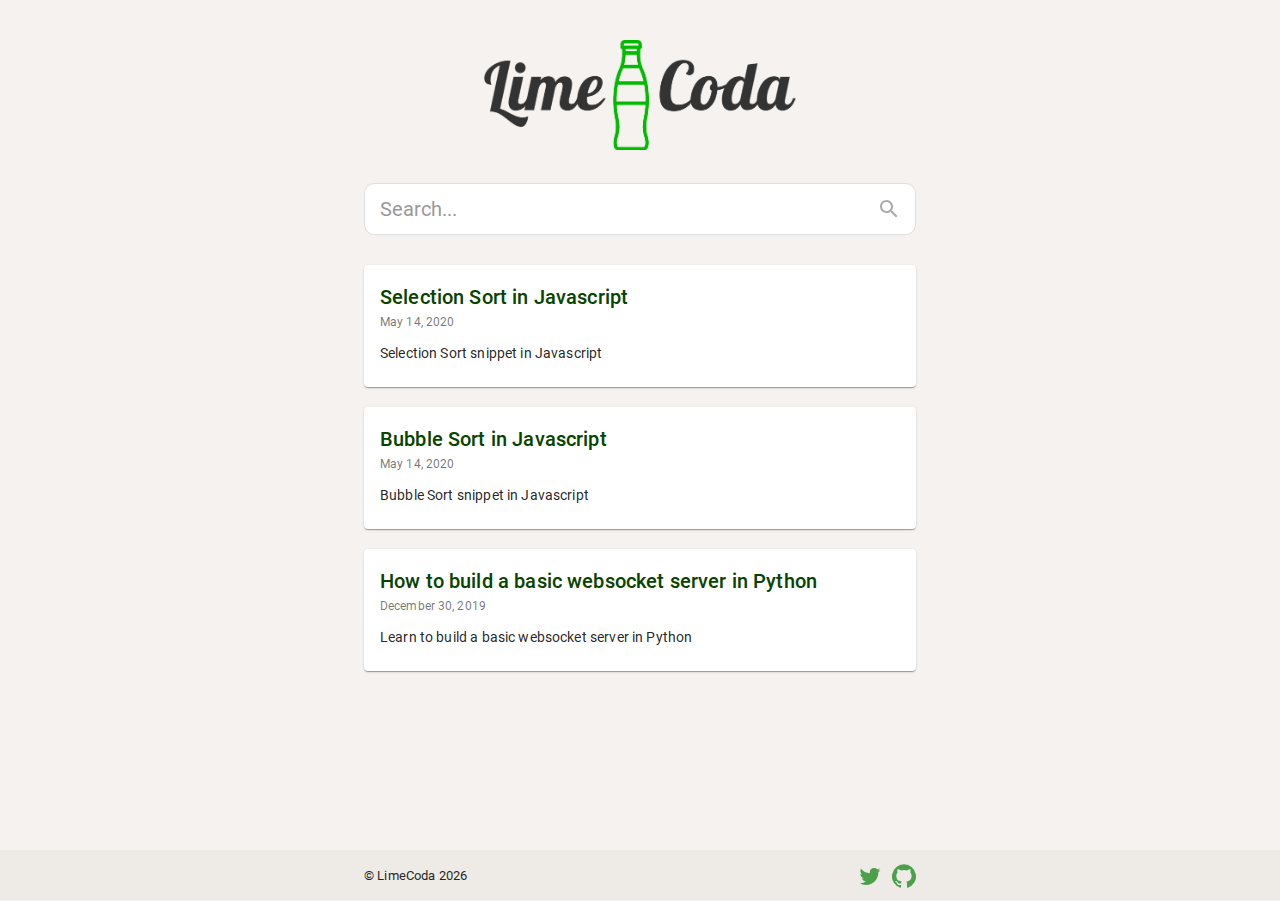
==== commit 0d345f1b: "Updates" ====
--- a/index.html
+++ b/index.html
@@ -1 +1 @@
-<!DOCTYPE html><html lang="en"><head><meta charSet="utf-8"/><meta http-equiv="x-ua-compatible" content="ie=edge"/><meta name="viewport" content="width=device-width, initial-scale=1, shrink-to-fit=no"/><style id="typography.js">html{font-family:sans-serif;-ms-text-size-adjust:100%;-webkit-text-size-adjust:100%}body{margin:0}article,aside,details,figcaption,figure,footer,header,main,menu,nav,section,summary{display:block}audio,canvas,progress,video{display:inline-block}audio:not([controls]){display:none;height:0}progress{vertical-align:baseline}[hidden],template{display:none}a{background-color:transparent;-webkit-text-decoration-skip:objects}a:active,a:hover{outline-width:0}abbr[title]{border-bottom:none;text-decoration:underline;text-decoration:underline dotted}b,strong{font-weight:inherit;font-weight:bolder}dfn{font-style:italic}h1{font-size:2em;margin:.67em 0}mark{background-color:#ff0;color:#000}small{font-size:80%}sub,sup{font-size:75%;line-height:0;position:relative;vertical-align:baseline}sub{bottom:-.25em}sup{top:-.5em}img{border-style:none}svg:not(:root){overflow:hidden}code,kbd,pre,samp{font-family:monospace,monospace;font-size:1em}figure{margin:1em 40px}hr{box-sizing:content-box;height:0;overflow:visible}button,input,optgroup,select,textarea{font:inherit;margin:0}optgroup{font-weight:700}button,input{overflow:visible}button,select{text-transform:none}[type=reset],[type=submit],button,html [type=button]{-webkit-appearance:button}[type=button]::-moz-focus-inner,[type=reset]::-moz-focus-inner,[type=submit]::-moz-focus-inner,button::-moz-focus-inner{border-style:none;padding:0}[type=button]:-moz-focusring,[type=reset]:-moz-focusring,[type=submit]:-moz-focusring,button:-moz-focusring{outline:1px dotted ButtonText}fieldset{border:1px solid silver;margin:0 2px;padding:.35em .625em .75em}legend{box-sizing:border-box;color:inherit;display:table;max-width:100%;padding:0;white-space:normal}textarea{overflow:auto}[type=checkbox],[type=radio]{box-sizing:border-box;padding:0}[type=number]::-webkit-inner-spin-button,[type=number]::-webkit-outer-spin-button{height:auto}[type=search]{-webkit-appearance:textfield;outline-offset:-2px}[type=search]::-webkit-search-cancel-button,[type=search]::-webkit-search-decoration{-webkit-appearance:none}::-webkit-input-placeholder{color:inherit;opacity:.54}::-webkit-file-upload-button{-webkit-appearance:button;font:inherit}html{font:100%/1.75 'Merriweather','Georgia',serif;box-sizing:border-box;overflow-y:scroll;}*{box-sizing:inherit;}*:before{box-sizing:inherit;}*:after{box-sizing:inherit;}body{color:hsla(0,0%,0%,0.9);font-family:'Merriweather','Georgia',serif;font-weight:400;word-wrap:break-word;font-kerning:normal;-moz-font-feature-settings:"kern", "liga", "clig", "calt";-ms-font-feature-settings:"kern", "liga", "clig", "calt";-webkit-font-feature-settings:"kern", "liga", "clig", "calt";font-feature-settings:"kern", "liga", "clig", "calt";}img{max-width:100%;margin-left:0;margin-right:0;margin-top:0;padding-bottom:0;padding-left:0;padding-right:0;padding-top:0;margin-bottom:1.75rem;}h1{margin-left:0;margin-right:0;margin-top:0;padding-bottom:0;padding-left:0;padding-right:0;padding-top:0;margin-bottom:1.75rem;color:inherit;font-family:Montserrat,sans-serif;font-weight:900;text-rendering:optimizeLegibility;font-size:2.5rem;line-height:1.1;}h2{margin-left:0;margin-right:0;margin-top:0;padding-bottom:0;padding-left:0;padding-right:0;padding-top:0;margin-bottom:1.75rem;color:inherit;font-family:'Merriweather','Georgia',serif;font-weight:900;text-rendering:optimizeLegibility;font-size:1.73286rem;line-height:1.1;}h3{margin-left:0;margin-right:0;margin-top:0;padding-bottom:0;padding-left:0;padding-right:0;padding-top:0;margin-bottom:1.75rem;color:inherit;font-family:'Merriweather','Georgia',serif;font-weight:900;text-rendering:optimizeLegibility;font-size:1.4427rem;line-height:1.1;}h4{margin-left:0;margin-right:0;margin-top:0;padding-bottom:0;padding-left:0;padding-right:0;padding-top:0;margin-bottom:1.75rem;color:inherit;font-family:'Merriweather','Georgia',serif;font-weight:900;text-rendering:optimizeLegibility;font-size:1rem;line-height:1.1;letter-spacing:0.140625em;text-transform:uppercase;}h5{margin-left:0;margin-right:0;margin-top:0;padding-bottom:0;padding-left:0;padding-right:0;padding-top:0;margin-bottom:1.75rem;color:inherit;font-family:'Merriweather','Georgia',serif;font-weight:900;text-rendering:optimizeLegibility;font-size:0.83255rem;line-height:1.1;}h6{margin-left:0;margin-right:0;margin-top:0;padding-bottom:0;padding-left:0;padding-right:0;padding-top:0;margin-bottom:1.75rem;color:inherit;font-family:'Merriweather','Georgia',serif;font-weight:900;text-rendering:optimizeLegibility;font-size:0.75966rem;line-height:1.1;font-style:italic;}hgroup{margin-left:0;margin-right:0;margin-top:0;padding-bottom:0;padding-left:0;padding-right:0;padding-top:0;margin-bottom:1.75rem;}ul{margin-left:1.75rem;margin-right:0;margin-top:0;padding-bottom:0;padding-left:0;padding-right:0;padding-top:0;margin-bottom:1.75rem;list-style-position:outside;list-style-image:none;list-style:disc;}ol{margin-left:1.75rem;margin-right:0;margin-top:0;padding-bottom:0;padding-left:0;padding-right:0;padding-top:0;margin-bottom:1.75rem;list-style-position:outside;list-style-image:none;}dl{margin-left:0;margin-right:0;margin-top:0;padding-bottom:0;padding-left:0;padding-right:0;padding-top:0;margin-bottom:1.75rem;}dd{margin-left:0;margin-right:0;margin-top:0;padding-bottom:0;padding-left:0;padding-right:0;padding-top:0;margin-bottom:1.75rem;}p{margin-left:0;margin-right:0;margin-top:0;padding-bottom:0;padding-left:0;padding-right:0;padding-top:0;margin-bottom:1.75rem;}figure{margin-left:0;margin-right:0;margin-top:0;padding-bottom:0;padding-left:0;padding-right:0;padding-top:0;margin-bottom:1.75rem;}pre{margin-left:0;margin-right:0;margin-top:0;padding-bottom:0;padding-left:0;padding-right:0;padding-top:0;margin-bottom:1.75rem;font-size:0.85rem;line-height:1.75rem;}table{margin-left:0;margin-right:0;margin-top:0;padding-bottom:0;padding-left:0;padding-right:0;padding-top:0;margin-bottom:1.75rem;font-size:1rem;line-height:1.75rem;border-collapse:collapse;width:100%;}fieldset{margin-left:0;margin-right:0;margin-top:0;padding-bottom:0;padding-left:0;padding-right:0;padding-top:0;margin-bottom:1.75rem;}blockquote{margin-left:-1.75rem;margin-right:1.75rem;margin-top:0;padding-bottom:0;padding-left:1.42188rem;padding-right:0;padding-top:0;margin-bottom:1.75rem;font-size:1.20112rem;line-height:1.75rem;color:hsla(0,0%,0%,0.59);font-style:italic;border-left:0.32813rem solid hsla(0,0%,0%,0.9);}form{margin-left:0;margin-right:0;margin-top:0;padding-bottom:0;padding-left:0;padding-right:0;padding-top:0;margin-bottom:1.75rem;}noscript{margin-left:0;margin-right:0;margin-top:0;padding-bottom:0;padding-left:0;padding-right:0;padding-top:0;margin-bottom:1.75rem;}iframe{margin-left:0;margin-right:0;margin-top:0;padding-bottom:0;padding-left:0;padding-right:0;padding-top:0;margin-bottom:1.75rem;}hr{margin-left:0;margin-right:0;margin-top:0;padding-bottom:0;padding-left:0;padding-right:0;padding-top:0;margin-bottom:calc(1.75rem - 1px);background:hsla(0,0%,0%,0.2);border:none;height:1px;}address{margin-left:0;margin-right:0;margin-top:0;padding-bottom:0;padding-left:0;padding-right:0;padding-top:0;margin-bottom:1.75rem;}b{font-weight:700;}strong{font-weight:700;}dt{font-weight:700;}th{font-weight:700;}li{margin-bottom:calc(1.75rem / 2);}ol li{padding-left:0;}ul li{padding-left:0;}li > ol{margin-left:1.75rem;margin-bottom:calc(1.75rem / 2);margin-top:calc(1.75rem / 2);}li > ul{margin-left:1.75rem;margin-bottom:calc(1.75rem / 2);margin-top:calc(1.75rem / 2);}blockquote *:last-child{margin-bottom:0;}li *:last-child{margin-bottom:0;}p *:last-child{margin-bottom:0;}li > p{margin-bottom:calc(1.75rem / 2);}code{font-size:0.85rem;line-height:1.75rem;}kbd{font-size:0.85rem;line-height:1.75rem;}samp{font-size:0.85rem;line-height:1.75rem;}abbr{border-bottom:1px dotted hsla(0,0%,0%,0.5);cursor:help;}acronym{border-bottom:1px dotted hsla(0,0%,0%,0.5);cursor:help;}abbr[title]{border-bottom:1px dotted hsla(0,0%,0%,0.5);cursor:help;text-decoration:none;}thead{text-align:left;}td,th{text-align:left;border-bottom:1px solid hsla(0,0%,0%,0.12);font-feature-settings:"tnum";-moz-font-feature-settings:"tnum";-ms-font-feature-settings:"tnum";-webkit-font-feature-settings:"tnum";padding-left:1.16667rem;padding-right:1.16667rem;padding-top:0.875rem;padding-bottom:calc(0.875rem - 1px);}th:first-child,td:first-child{padding-left:0;}th:last-child,td:last-child{padding-right:0;}blockquote > :last-child{margin-bottom:0;}blockquote cite{font-size:1rem;line-height:1.75rem;color:hsla(0,0%,0%,0.9);font-weight:400;}blockquote cite:before{content:"— ";}ul,ol{margin-left:0;}@media only screen and (max-width:480px){ul,ol{margin-left:1.75rem;}blockquote{margin-left:-1.3125rem;margin-right:0;padding-left:0.98438rem;}}h1,h2,h3,h4,h5,h6{margin-top:3.5rem;}a{box-shadow:0 1px 0 0 currentColor;color:#007acc;text-decoration:none;}a:hover,a:active{box-shadow:none;}mark,ins{background:#007acc;color:white;padding:0.10938rem 0.21875rem;text-decoration:none;}a.gatsby-resp-image-link{box-shadow:none;}</style><style data-href="/styles.5874b4f550644231a62f.css">body,html{background-color:#f6f2ef;min-height:100vh;position:relative;font-family:Roboto,Helvetica,Arial,sans-serif}body{padding-bottom:80px}a{color:#4ba04a}a,input:focus{box-shadow:none}input:focus{border-color:inherit;outline:none}header{text-align:center}.post-body p{margin-bottom:0;margin-top:15px}div.MuiPaper-root blockquote{margin:0 0 20px;padding-left:1rem;border-left:1px solid #999;font-size:1rem}.gatsby-highlight-code-line{background-color:#feb;display:block;margin-right:-1em;margin-left:-1em;padding-right:1em;padding-left:.75em;border-left:.25em solid #f99}.gatsby-highlight{background-color:#322a31;margin:.5em -20px;padding:1em;overflow:auto}.gatsby-highlight pre[class*=language-]{background-color:transparent;margin:0;padding:0;overflow:initial;float:left;min-width:100%}code[class*=language-],pre[class*=language-]{text-align:left;white-space:pre;word-spacing:normal;word-break:normal;word-wrap:normal;color:#eee;background:#2f2f2f;font-family:Roboto Mono,monospace;font-size:1em;line-height:1.5em;-moz-tab-size:4;-o-tab-size:4;tab-size:4;-webkit-hyphens:none;-ms-hyphens:none;hyphens:none}code[class*=language-]::selection,code[class*=language-] ::selection,pre[class*=language-]::selection,pre[class*=language-] ::selection{background:#363636}:not(pre)>code[class*=language-]{white-space:normal;border-radius:.2em;padding:.1em}pre[class*=language-]{overflow:auto;position:relative;margin:.5em 0;padding:1.25em 1em}.language-css>code,.language-sass>code,.language-scss>code{color:#fd9170}[class*=language-] .namespace{opacity:.7}.token.atrule{color:#c792ea}.token.attr-name{color:#ffcb6b}.token.attr-value,.token.attribute{color:#a5e844}.token.boolean{color:#c792ea}.token.builtin{color:#ffcb6b}.token.cdata,.token.char{color:#80cbc4}.token.class{color:#ffcb6b}.token.class-name{color:#f2ff00}.token.comment{color:#616161}.token.constant{color:#c792ea}.token.deleted{color:#f66}.token.doctype{color:#616161}.token.entity{color:#f66}.token.function{color:#c792ea}.token.hexcode{color:#f2ff00}.token.id,.token.important{color:#c792ea;font-weight:700}.token.inserted{color:#80cbc4}.token.keyword{color:#c792ea}.token.number{color:#fd9170}.token.operator{color:#89ddff}.token.prolog{color:#616161}.token.property{color:#80cbc4}.token.pseudo-class,.token.pseudo-element{color:#a5e844}.token.punctuation{color:#89ddff}.token.regex{color:#f2ff00}.token.selector{color:#f66}.token.string{color:#a5e844}.token.symbol{color:#c792ea}.token.tag{color:#f66}.token.unit{color:#fd9170}.token.url,.token.variable{color:#f66}pre[class*=language-].line-numbers{position:relative;padding-left:3.8em;counter-reset:linenumber}pre[class*=language-].line-numbers>code{position:relative;white-space:inherit}.line-numbers .line-numbers-rows{position:absolute;pointer-events:none;top:0;font-size:100%;left:-3.8em;width:3em;letter-spacing:-1px;border-right:1px solid #999;-webkit-user-select:none;-ms-user-select:none;user-select:none}.line-numbers-rows>span{pointer-events:none;display:block;counter-increment:linenumber}.line-numbers-rows>span:before{content:counter(linenumber);color:#999;display:block;padding-right:.8em;text-align:right}</style><meta name="generator" content="Gatsby 2.21.13"/><title data-react-helmet="true">All posts | LimeCoda Blog</title><meta data-react-helmet="true" name="viewport" content="minimum-scale=1, initial-scale=1, width=device-width, shrink-to-fit=no"/><meta data-react-helmet="true" name="description" content="A starter blog demonstrating what Gatsby can do."/><meta data-react-helmet="true" property="og:title" content="All posts"/><meta data-react-helmet="true" property="og:description" content="A starter blog demonstrating what Gatsby can do."/><meta data-react-helmet="true" property="og:type" content="website"/><meta data-react-helmet="true" name="twitter:card" content="summary"/><meta data-react-helmet="true" name="twitter:creator" content="kylemathews"/><meta data-react-helmet="true" name="twitter:title" content="All posts"/><meta data-react-helmet="true" name="twitter:description" content="A starter blog demonstrating what Gatsby can do."/><style id="jss-server-side">html{box-sizing:border-box;-webkit-font-smoothing:antialiased;-moz-osx-font-smoothing:grayscale}*,::after,::before{box-sizing:inherit}b,strong{font-weight:700}body{color:rgba(0,0,0,.87);margin:0;font-size:.875rem;font-family:Roboto,Helvetica,Arial,sans-serif;font-weight:400;line-height:1.43;letter-spacing:.01071em;background-color:#fafafa}@media print{body{background-color:#fff}}body::-webkit-backdrop{background-color:#fafafa}body::backdrop{background-color:#fafafa}.MuiSvgIcon-root{fill:currentColor;width:1em;height:1em;display:inline-block;font-size:1.5rem;transition:fill .2s cubic-bezier(.4,0,.2,1) 0s;flex-shrink:0;-webkit-user-select:none;-moz-user-select:none;-ms-user-select:none;user-select:none}.MuiSvgIcon-colorPrimary{color:#3f51b5}.MuiSvgIcon-colorSecondary{color:#f50057}.MuiSvgIcon-colorAction{color:rgba(0,0,0,.54)}.MuiSvgIcon-colorError{color:#f44336}.MuiSvgIcon-colorDisabled{color:rgba(0,0,0,.26)}.MuiSvgIcon-fontSizeInherit{font-size:inherit}.MuiSvgIcon-fontSizeSmall{font-size:1.25rem}.MuiSvgIcon-fontSizeLarge{font-size:2.1875rem}.MuiContainer-root{width:100%;display:block;box-sizing:border-box;margin-left:auto;margin-right:auto;padding-left:16px;padding-right:16px}@media (min-width:600px){.MuiContainer-root{padding-left:24px;padding-right:24px}}.MuiContainer-disableGutters{padding-left:0;padding-right:0}@media (min-width:600px){.MuiContainer-fixed{max-width:600px}}@media (min-width:960px){.MuiContainer-fixed{max-width:960px}}@media (min-width:1280px){.MuiContainer-fixed{max-width:1280px}}@media (min-width:1920px){.MuiContainer-fixed{max-width:1920px}}@media (min-width:0px){.MuiContainer-maxWidthXs{max-width:444px}}@media (min-width:600px){.MuiContainer-maxWidthSm{max-width:600px}}@media (min-width:960px){.MuiContainer-maxWidthMd{max-width:960px}}@media (min-width:1280px){.MuiContainer-maxWidthLg{max-width:1280px}}@media (min-width:1920px){.MuiContainer-maxWidthXl{max-width:1920px}}.jss14{align-items:center;padding-top:40px;padding-left:120px;padding-right:120px}.jss187{display:flex;flex-wrap:nowrap}.jss188{width:50%;display:inline-block;align-items:left}.jss189{width:50%;display:inline-block;align-items:right}body{background-color:transparent}.MuiGrid-container{width:100%;display:flex;flex-wrap:wrap;box-sizing:border-box}.MuiGrid-item{margin:0;box-sizing:border-box}.MuiGrid-zeroMinWidth{min-width:0}.MuiGrid-direction-xs-column{flex-direction:column}.MuiGrid-direction-xs-column-reverse{flex-direction:column-reverse}.MuiGrid-direction-xs-row-reverse{flex-direction:row-reverse}.MuiGrid-wrap-xs-nowrap{flex-wrap:nowrap}.MuiGrid-wrap-xs-wrap-reverse{flex-wrap:wrap-reverse}.MuiGrid-align-items-xs-center{align-items:center}.MuiGrid-align-items-xs-flex-start{align-items:flex-start}.MuiGrid-align-items-xs-flex-end{align-items:flex-end}.MuiGrid-align-items-xs-baseline{align-items:baseline}.MuiGrid-align-content-xs-center{align-content:center}.MuiGrid-align-content-xs-flex-start{align-content:flex-start}.MuiGrid-align-content-xs-flex-end{align-content:flex-end}.MuiGrid-align-content-xs-space-between{align-content:space-between}.MuiGrid-align-content-xs-space-around{align-content:space-around}.MuiGrid-justify-xs-center{justify-content:center}.MuiGrid-justify-xs-flex-end{justify-content:flex-end}.MuiGrid-justify-xs-space-between{justify-content:space-between}.MuiGrid-justify-xs-space-around{justify-content:space-around}.MuiGrid-justify-xs-space-evenly{justify-content:space-evenly}.MuiGrid-spacing-xs-1{width:calc(100% + 8px);margin:-4px}.MuiGrid-spacing-xs-1>.MuiGrid-item{padding:4px}.MuiGrid-spacing-xs-2{width:calc(100% + 16px);margin:-8px}.MuiGrid-spacing-xs-2>.MuiGrid-item{padding:8px}.MuiGrid-spacing-xs-3{width:calc(100% + 24px);margin:-12px}.MuiGrid-spacing-xs-3>.MuiGrid-item{padding:12px}.MuiGrid-spacing-xs-4{width:calc(100% + 32px);margin:-16px}.MuiGrid-spacing-xs-4>.MuiGrid-item{padding:16px}.MuiGrid-spacing-xs-5{width:calc(100% + 40px);margin:-20px}.MuiGrid-spacing-xs-5>.MuiGrid-item{padding:20px}.MuiGrid-spacing-xs-6{width:calc(100% + 48px);margin:-24px}.MuiGrid-spacing-xs-6>.MuiGrid-item{padding:24px}.MuiGrid-spacing-xs-7{width:calc(100% + 56px);margin:-28px}.MuiGrid-spacing-xs-7>.MuiGrid-item{padding:28px}.MuiGrid-spacing-xs-8{width:calc(100% + 64px);margin:-32px}.MuiGrid-spacing-xs-8>.MuiGrid-item{padding:32px}.MuiGrid-spacing-xs-9{width:calc(100% + 72px);margin:-36px}.MuiGrid-spacing-xs-9>.MuiGrid-item{padding:36px}.MuiGrid-spacing-xs-10{width:calc(100% + 80px);margin:-40px}.MuiGrid-spacing-xs-10>.MuiGrid-item{padding:40px}.MuiGrid-grid-xs-auto{flex-grow:0;max-width:none;flex-basis:auto}.MuiGrid-grid-xs-true{flex-grow:1;max-width:100%;flex-basis:0}.MuiGrid-grid-xs-1{flex-grow:0;max-width:8.333333%;flex-basis:8.333333%}.MuiGrid-grid-xs-2{flex-grow:0;max-width:16.666667%;flex-basis:16.666667%}.MuiGrid-grid-xs-3{flex-grow:0;max-width:25%;flex-basis:25%}.MuiGrid-grid-xs-4{flex-grow:0;max-width:33.333333%;flex-basis:33.333333%}.MuiGrid-grid-xs-5{flex-grow:0;max-width:41.666667%;flex-basis:41.666667%}.MuiGrid-grid-xs-6{flex-grow:0;max-width:50%;flex-basis:50%}.MuiGrid-grid-xs-7{flex-grow:0;max-width:58.333333%;flex-basis:58.333333%}.MuiGrid-grid-xs-8{flex-grow:0;max-width:66.666667%;flex-basis:66.666667%}.MuiGrid-grid-xs-9{flex-grow:0;max-width:75%;flex-basis:75%}.MuiGrid-grid-xs-10{flex-grow:0;max-width:83.333333%;flex-basis:83.333333%}.MuiGrid-grid-xs-11{flex-grow:0;max-width:91.666667%;flex-basis:91.666667%}.MuiGrid-grid-xs-12{flex-grow:0;max-width:100%;flex-basis:100%}@media (min-width:600px){.MuiGrid-grid-sm-auto{flex-grow:0;max-width:none;flex-basis:auto}.MuiGrid-grid-sm-true{flex-grow:1;max-width:100%;flex-basis:0}.MuiGrid-grid-sm-1{flex-grow:0;max-width:8.333333%;flex-basis:8.333333%}.MuiGrid-grid-sm-2{flex-grow:0;max-width:16.666667%;flex-basis:16.666667%}.MuiGrid-grid-sm-3{flex-grow:0;max-width:25%;flex-basis:25%}.MuiGrid-grid-sm-4{flex-grow:0;max-width:33.333333%;flex-basis:33.333333%}.MuiGrid-grid-sm-5{flex-grow:0;max-width:41.666667%;flex-basis:41.666667%}.MuiGrid-grid-sm-6{flex-grow:0;max-width:50%;flex-basis:50%}.MuiGrid-grid-sm-7{flex-grow:0;max-width:58.333333%;flex-basis:58.333333%}.MuiGrid-grid-sm-8{flex-grow:0;max-width:66.666667%;flex-basis:66.666667%}.MuiGrid-grid-sm-9{flex-grow:0;max-width:75%;flex-basis:75%}.MuiGrid-grid-sm-10{flex-grow:0;max-width:83.333333%;flex-basis:83.333333%}.MuiGrid-grid-sm-11{flex-grow:0;max-width:91.666667%;flex-basis:91.666667%}.MuiGrid-grid-sm-12{flex-grow:0;max-width:100%;flex-basis:100%}}@media (min-width:960px){.MuiGrid-grid-md-auto{flex-grow:0;max-width:none;flex-basis:auto}.MuiGrid-grid-md-true{flex-grow:1;max-width:100%;flex-basis:0}.MuiGrid-grid-md-1{flex-grow:0;max-width:8.333333%;flex-basis:8.333333%}.MuiGrid-grid-md-2{flex-grow:0;max-width:16.666667%;flex-basis:16.666667%}.MuiGrid-grid-md-3{flex-grow:0;max-width:25%;flex-basis:25%}.MuiGrid-grid-md-4{flex-grow:0;max-width:33.333333%;flex-basis:33.333333%}.MuiGrid-grid-md-5{flex-grow:0;max-width:41.666667%;flex-basis:41.666667%}.MuiGrid-grid-md-6{flex-grow:0;max-width:50%;flex-basis:50%}.MuiGrid-grid-md-7{flex-grow:0;max-width:58.333333%;flex-basis:58.333333%}.MuiGrid-grid-md-8{flex-grow:0;max-width:66.666667%;flex-basis:66.666667%}.MuiGrid-grid-md-9{flex-grow:0;max-width:75%;flex-basis:75%}.MuiGrid-grid-md-10{flex-grow:0;max-width:83.333333%;flex-basis:83.333333%}.MuiGrid-grid-md-11{flex-grow:0;max-width:91.666667%;flex-basis:91.666667%}.MuiGrid-grid-md-12{flex-grow:0;max-width:100%;flex-basis:100%}}@media (min-width:1280px){.MuiGrid-grid-lg-auto{flex-grow:0;max-width:none;flex-basis:auto}.MuiGrid-grid-lg-true{flex-grow:1;max-width:100%;flex-basis:0}.MuiGrid-grid-lg-1{flex-grow:0;max-width:8.333333%;flex-basis:8.333333%}.MuiGrid-grid-lg-2{flex-grow:0;max-width:16.666667%;flex-basis:16.666667%}.MuiGrid-grid-lg-3{flex-grow:0;max-width:25%;flex-basis:25%}.MuiGrid-grid-lg-4{flex-grow:0;max-width:33.333333%;flex-basis:33.333333%}.MuiGrid-grid-lg-5{flex-grow:0;max-width:41.666667%;flex-basis:41.666667%}.MuiGrid-grid-lg-6{flex-grow:0;max-width:50%;flex-basis:50%}.MuiGrid-grid-lg-7{flex-grow:0;max-width:58.333333%;flex-basis:58.333333%}.MuiGrid-grid-lg-8{flex-grow:0;max-width:66.666667%;flex-basis:66.666667%}.MuiGrid-grid-lg-9{flex-grow:0;max-width:75%;flex-basis:75%}.MuiGrid-grid-lg-10{flex-grow:0;max-width:83.333333%;flex-basis:83.333333%}.MuiGrid-grid-lg-11{flex-grow:0;max-width:91.666667%;flex-basis:91.666667%}.MuiGrid-grid-lg-12{flex-grow:0;max-width:100%;flex-basis:100%}}@media (min-width:1920px){.MuiGrid-grid-xl-auto{flex-grow:0;max-width:none;flex-basis:auto}.MuiGrid-grid-xl-true{flex-grow:1;max-width:100%;flex-basis:0}.MuiGrid-grid-xl-1{flex-grow:0;max-width:8.333333%;flex-basis:8.333333%}.MuiGrid-grid-xl-2{flex-grow:0;max-width:16.666667%;flex-basis:16.666667%}.MuiGrid-grid-xl-3{flex-grow:0;max-width:25%;flex-basis:25%}.MuiGrid-grid-xl-4{flex-grow:0;max-width:33.333333%;flex-basis:33.333333%}.MuiGrid-grid-xl-5{flex-grow:0;max-width:41.666667%;flex-basis:41.666667%}.MuiGrid-grid-xl-6{flex-grow:0;max-width:50%;flex-basis:50%}.MuiGrid-grid-xl-7{flex-grow:0;max-width:58.333333%;flex-basis:58.333333%}.MuiGrid-grid-xl-8{flex-grow:0;max-width:66.666667%;flex-basis:66.666667%}.MuiGrid-grid-xl-9{flex-grow:0;max-width:75%;flex-basis:75%}.MuiGrid-grid-xl-10{flex-grow:0;max-width:83.333333%;flex-basis:83.333333%}.MuiGrid-grid-xl-11{flex-grow:0;max-width:91.666667%;flex-basis:91.666667%}.MuiGrid-grid-xl-12{flex-grow:0;max-width:100%;flex-basis:100%}}.MuiPaper-root{color:rgba(0,0,0,.87);transition:box-shadow .3s cubic-bezier(.4,0,.2,1) 0s;background-color:#fff}.MuiPaper-rounded{border-radius:4px}.MuiPaper-outlined{border:1px solid rgba(0,0,0,.12)}.MuiPaper-elevation0{box-shadow:none}.MuiPaper-elevation1{box-shadow:0 2px 1px -1px rgba(0,0,0,.2),0 1px 1px 0 rgba(0,0,0,.14),0 1px 3px 0 rgba(0,0,0,.12)}.MuiPaper-elevation2{box-shadow:0 3px 1px -2px rgba(0,0,0,.2),0 2px 2px 0 rgba(0,0,0,.14),0 1px 5px 0 rgba(0,0,0,.12)}.MuiPaper-elevation3{box-shadow:0 3px 3px -2px rgba(0,0,0,.2),0 3px 4px 0 rgba(0,0,0,.14),0 1px 8px 0 rgba(0,0,0,.12)}.MuiPaper-elevation4{box-shadow:0 2px 4px -1px rgba(0,0,0,.2),0 4px 5px 0 rgba(0,0,0,.14),0 1px 10px 0 rgba(0,0,0,.12)}.MuiPaper-elevation5{box-shadow:0 3px 5px -1px rgba(0,0,0,.2),0 5px 8px 0 rgba(0,0,0,.14),0 1px 14px 0 rgba(0,0,0,.12)}.MuiPaper-elevation6{box-shadow:0 3px 5px -1px rgba(0,0,0,.2),0 6px 10px 0 rgba(0,0,0,.14),0 1px 18px 0 rgba(0,0,0,.12)}.MuiPaper-elevation7{box-shadow:0 4px 5px -2px rgba(0,0,0,.2),0 7px 10px 1px rgba(0,0,0,.14),0 2px 16px 1px rgba(0,0,0,.12)}.MuiPaper-elevation8{box-shadow:0 5px 5px -3px rgba(0,0,0,.2),0 8px 10px 1px rgba(0,0,0,.14),0 3px 14px 2px rgba(0,0,0,.12)}.MuiPaper-elevation9{box-shadow:0 5px 6px -3px rgba(0,0,0,.2),0 9px 12px 1px rgba(0,0,0,.14),0 3px 16px 2px rgba(0,0,0,.12)}.MuiPaper-elevation10{box-shadow:0 6px 6px -3px rgba(0,0,0,.2),0 10px 14px 1px rgba(0,0,0,.14),0 4px 18px 3px rgba(0,0,0,.12)}.MuiPaper-elevation11{box-shadow:0 6px 7px -4px rgba(0,0,0,.2),0 11px 15px 1px rgba(0,0,0,.14),0 4px 20px 3px rgba(0,0,0,.12)}.MuiPaper-elevation12{box-shadow:0 7px 8px -4px rgba(0,0,0,.2),0 12px 17px 2px rgba(0,0,0,.14),0 5px 22px 4px rgba(0,0,0,.12)}.MuiPaper-elevation13{box-shadow:0 7px 8px -4px rgba(0,0,0,.2),0 13px 19px 2px rgba(0,0,0,.14),0 5px 24px 4px rgba(0,0,0,.12)}.MuiPaper-elevation14{box-shadow:0 7px 9px -4px rgba(0,0,0,.2),0 14px 21px 2px rgba(0,0,0,.14),0 5px 26px 4px rgba(0,0,0,.12)}.MuiPaper-elevation15{box-shadow:0 8px 9px -5px rgba(0,0,0,.2),0 15px 22px 2px rgba(0,0,0,.14),0 6px 28px 5px rgba(0,0,0,.12)}.MuiPaper-elevation16{box-shadow:0 8px 10px -5px rgba(0,0,0,.2),0 16px 24px 2px rgba(0,0,0,.14),0 6px 30px 5px rgba(0,0,0,.12)}.MuiPaper-elevation17{box-shadow:0 8px 11px -5px rgba(0,0,0,.2),0 17px 26px 2px rgba(0,0,0,.14),0 6px 32px 5px rgba(0,0,0,.12)}.MuiPaper-elevation18{box-shadow:0 9px 11px -5px rgba(0,0,0,.2),0 18px 28px 2px rgba(0,0,0,.14),0 7px 34px 6px rgba(0,0,0,.12)}.MuiPaper-elevation19{box-shadow:0 9px 12px -6px rgba(0,0,0,.2),0 19px 29px 2px rgba(0,0,0,.14),0 7px 36px 6px rgba(0,0,0,.12)}.MuiPaper-elevation20{box-shadow:0 10px 13px -6px rgba(0,0,0,.2),0 20px 31px 3px rgba(0,0,0,.14),0 8px 38px 7px rgba(0,0,0,.12)}.MuiPaper-elevation21{box-shadow:0 10px 13px -6px rgba(0,0,0,.2),0 21px 33px 3px rgba(0,0,0,.14),0 8px 40px 7px rgba(0,0,0,.12)}.MuiPaper-elevation22{box-shadow:0 10px 14px -6px rgba(0,0,0,.2),0 22px 35px 3px rgba(0,0,0,.14),0 8px 42px 7px rgba(0,0,0,.12)}.MuiPaper-elevation23{box-shadow:0 11px 14px -7px rgba(0,0,0,.2),0 23px 36px 3px rgba(0,0,0,.14),0 9px 44px 8px rgba(0,0,0,.12)}.MuiPaper-elevation24{box-shadow:0 11px 15px -7px rgba(0,0,0,.2),0 24px 38px 3px rgba(0,0,0,.14),0 9px 46px 8px rgba(0,0,0,.12)}.MuiCard-root{overflow:hidden}.MuiCardContent-root{padding:16px}.MuiCardContent-root:last-child{padding-bottom:24px}.MuiTypography-root{margin:0}.MuiTypography-body2{font-size:.875rem;font-family:Roboto,Helvetica,Arial,sans-serif;font-weight:400;line-height:1.43;letter-spacing:.01071em}.MuiTypography-body1{font-size:1rem;font-family:Roboto,Helvetica,Arial,sans-serif;font-weight:400;line-height:1.5;letter-spacing:.00938em}.MuiTypography-caption{font-size:.75rem;font-family:Roboto,Helvetica,Arial,sans-serif;font-weight:400;line-height:1.66;letter-spacing:.03333em}.MuiTypography-button{font-size:.875rem;font-family:Roboto,Helvetica,Arial,sans-serif;font-weight:500;line-height:1.75;letter-spacing:.02857em;text-transform:uppercase}.MuiTypography-h1{font-size:6rem;font-family:Roboto,Helvetica,Arial,sans-serif;font-weight:300;line-height:1.167;letter-spacing:-.01562em}.MuiTypography-h2{font-size:3.75rem;font-family:Roboto,Helvetica,Arial,sans-serif;font-weight:300;line-height:1.2;letter-spacing:-.00833em}.MuiTypography-h3{font-size:3rem;font-family:Roboto,Helvetica,Arial,sans-serif;font-weight:400;line-height:1.167;letter-spacing:0}.MuiTypography-h4{font-size:2.125rem;font-family:Roboto,Helvetica,Arial,sans-serif;font-weight:400;line-height:1.235;letter-spacing:.00735em}.MuiTypography-h5{font-size:1.5rem;font-family:Roboto,Helvetica,Arial,sans-serif;font-weight:400;line-height:1.334;letter-spacing:0}.MuiTypography-h6{font-size:1.25rem;font-family:Roboto,Helvetica,Arial,sans-serif;font-weight:500;line-height:1.6;letter-spacing:.0075em}.MuiTypography-subtitle1{font-size:1rem;font-family:Roboto,Helvetica,Arial,sans-serif;font-weight:400;line-height:1.75;letter-spacing:.00938em}.MuiTypography-subtitle2{font-size:.875rem;font-family:Roboto,Helvetica,Arial,sans-serif;font-weight:500;line-height:1.57;letter-spacing:.00714em}.MuiTypography-overline{font-size:.75rem;font-family:Roboto,Helvetica,Arial,sans-serif;font-weight:400;line-height:2.66;letter-spacing:.08333em;text-transform:uppercase}.MuiTypography-srOnly{width:1px;height:1px;overflow:hidden;position:absolute}.MuiTypography-alignLeft{text-align:left}.MuiTypography-alignCenter{text-align:center}.MuiTypography-alignRight{text-align:right}.MuiTypography-alignJustify{text-align:justify}.MuiTypography-noWrap{overflow:hidden;white-space:nowrap;text-overflow:ellipsis}.MuiTypography-gutterBottom{margin-bottom:.35em}.MuiTypography-paragraph{margin-bottom:16px}.MuiTypography-colorInherit{color:inherit}.MuiTypography-colorPrimary{color:#3f51b5}.MuiTypography-colorSecondary{color:#f50057}.MuiTypography-colorTextPrimary{color:rgba(0,0,0,.87)}.MuiTypography-colorTextSecondary{color:rgba(0,0,0,.54)}.MuiTypography-colorError{color:#f44336}.MuiTypography-displayInline{display:inline}.MuiTypography-displayBlock{display:block}.jss1{min-width:275px;margin-bottom:20px}.jss2{padding:30px 0 0}.jss3{color:#084400;font-weight:500}.jss4{font-size:.75rem;margin-bottom:12px}</style><link rel="preload" as="font" type="font/woff2" crossorigin="anonymous" href="/static/webfonts/s/roboto/v20/KFOlCnqEu92Fr1MmSU5fBBc4.woff2"/><link rel="preload" as="font" type="font/woff2" crossorigin="anonymous" href="/static/webfonts/s/roboto/v20/KFOmCnqEu92Fr1Mu4mxK.woff2"/><link rel="preload" as="font" type="font/woff2" crossorigin="anonymous" href="/static/webfonts/s/roboto/v20/KFOlCnqEu92Fr1MmEU9fBBc4.woff2"/><style>@font-face{font-family:Roboto;font-style:normal;font-weight:300;src:local("Roboto Light"),local("Roboto-Light"),url(/static/webfonts/s/roboto/v20/KFOlCnqEu92Fr1MmSU5fBBc4.woff2) format("woff2"),url(/static/webfonts/s/roboto/v20/KFOlCnqEu92Fr1MmSU5fBBc-.woff) format("woff");font-display:swap}@font-face{font-family:Roboto;font-style:normal;font-weight:400;src:local("Roboto"),local("Roboto-Regular"),url(/static/webfonts/s/roboto/v20/KFOmCnqEu92Fr1Mu4mxK.woff2) format("woff2"),url(/static/webfonts/s/roboto/v20/KFOmCnqEu92Fr1Mu4mxM.woff) format("woff");font-display:swap}@font-face{font-family:Roboto;font-style:normal;font-weight:500;src:local("Roboto Medium"),local("Roboto-Medium"),url(/static/webfonts/s/roboto/v20/KFOlCnqEu92Fr1MmEU9fBBc4.woff2) format("woff2"),url(/static/webfonts/s/roboto/v20/KFOlCnqEu92Fr1MmEU9fBBc-.woff) format("woff");font-display:swap}</style><link rel="alternate" type="application/rss+xml" href="/rss.xml"/><link rel="icon" href="/favicon-32x32.png?v=a5d89a39841b92eda3465342717c2c3d"/><link rel="manifest" href="/manifest.webmanifest"/><meta name="theme-color" content="#663399"/><link rel="apple-touch-icon" sizes="48x48" href="/icons/icon-48x48.png?v=a5d89a39841b92eda3465342717c2c3d"/><link rel="apple-touch-icon" sizes="72x72" href="/icons/icon-72x72.png?v=a5d89a39841b92eda3465342717c2c3d"/><link rel="apple-touch-icon" sizes="96x96" href="/icons/icon-96x96.png?v=a5d89a39841b92eda3465342717c2c3d"/><link rel="apple-touch-icon" sizes="144x144" href="/icons/icon-144x144.png?v=a5d89a39841b92eda3465342717c2c3d"/><link rel="apple-touch-icon" sizes="192x192" href="/icons/icon-192x192.png?v=a5d89a39841b92eda3465342717c2c3d"/><link rel="apple-touch-icon" sizes="256x256" href="/icons/icon-256x256.png?v=a5d89a39841b92eda3465342717c2c3d"/><link rel="apple-touch-icon" sizes="384x384" href="/icons/icon-384x384.png?v=a5d89a39841b92eda3465342717c2c3d"/><link rel="apple-touch-icon" sizes="512x512" href="/icons/icon-512x512.png?v=a5d89a39841b92eda3465342717c2c3d"/><link as="script" rel="preload" href="/webpack-runtime-05ecc5437f7a4360571f.js"/><link as="script" rel="preload" href="/framework-20ef01989315425214b5.js"/><link as="script" rel="preload" href="/styles-87377f8a4e3d033dcfd3.js"/><link as="script" rel="preload" href="/app-1749ec03dcf78df24ce3.js"/><link as="script" rel="preload" href="/commons-67c9b8d0f18e839cc25b.js"/><link as="script" rel="preload" href="/fab8c9364b01cebfd3503fc18011994750f493ff-e6f8cd83b6a1927b5e9d.js"/><link as="script" rel="preload" href="/component---src-pages-index-tsx-0a5bcf008f0a961b5744.js"/><link as="fetch" rel="preload" href="/page-data/index/page-data.json" crossorigin="anonymous"/><link as="fetch" rel="preload" href="/page-data/app-data.json" crossorigin="anonymous"/></head><body><div id="___gatsby"><div style="outline:none" tabindex="-1" id="gatsby-focus-wrapper"><div class="MuiContainer-root MuiContainer-maxWidthSm"><main><header><div class="MuiBox-root jss14"><img src="/limecoda.png"/></div><div style="position:relative"><input type="text" value="" style="box-sizing:border-box;width:100%;padding:0 40px 0 15px;border:1px solid rgba(0, 0, 0, 0.12);border-radius:10px;color:#444;font-size:20px;line-height:50px" placeholder="Search..."/><svg class="MuiSvgIcon-root" focusable="false" viewBox="0 0 24 24" aria-hidden="true" style="position:absolute;line-height:52px;height:52px;right:15px;color:#AAAAAA"><path d="M15.5 14h-.79l-.28-.27C15.41 12.59 16 11.11 16 9.5 16 5.91 13.09 3 9.5 3S3 5.91 3 9.5 5.91 16 9.5 16c1.61 0 3.09-.59 4.23-1.57l.27.28v.79l5 4.99L20.49 19l-4.99-5zm-6 0C7.01 14 5 11.99 5 9.5S7.01 5 9.5 5 14 7.01 14 9.5 11.99 14 9.5 14z"></path></svg><ul style="position:absolute;left:0px;width:96%;text-align:left;border:1px solid #eee;background-color:#FFF;margin:0 2%;list-style:none"></ul></div></header><div class="MuiGrid-root jss2"><a href="/bubble-sort-javascript/"><div class="MuiPaper-root MuiCard-root jss1 MuiPaper-elevation1 MuiPaper-rounded"><div class="MuiCardContent-root"><h2 class="MuiTypography-root jss3 MuiTypography-h6">Bubble Sort in Javascript</h2><p class="MuiTypography-root jss4 MuiTypography-body1 MuiTypography-colorTextSecondary">May 14, 2020</p><p class="MuiTypography-root MuiTypography-body2">Bubble Sort snippet in Javascript</p></div></div></a><a href="/how-to-build-basic-websocket-server-python/"><div class="MuiPaper-root MuiCard-root jss1 MuiPaper-elevation1 MuiPaper-rounded"><div class="MuiCardContent-root"><h2 class="MuiTypography-root jss3 MuiTypography-h6">How to build a basic websocket server in Python</h2><p class="MuiTypography-root jss4 MuiTypography-body1 MuiTypography-colorTextSecondary">December 30, 2019</p><p class="MuiTypography-root MuiTypography-body2">Learn to build a basic websocket server in Python</p></div></div></a></div></main><footer class="MuiBox-root jss187" style="background-color:rgba(0,36,0,0.03);position:absolute;left:0;bottom:0;width:100%;height:50px;line-height:50px"><div class="MuiContainer-root MuiContainer-maxWidthSm"><div class="MuiBox-root jss188" style="font-size:0.8rem">© LimeCoda <!-- -->2020</div><div class="MuiBox-root jss189" style="text-align:right"><a href="https://twitter.com/LimeCoda" target="_blank"><svg class="MuiSvgIcon-root" focusable="false" viewBox="0 0 24 24" aria-hidden="true" style="vertical-align:middle"><path d="M22.46 6c-.77.35-1.6.58-2.46.69.88-.53 1.56-1.37 1.88-2.38-.83.5-1.75.85-2.72 1.05C18.37 4.5 17.26 4 16 4c-2.35 0-4.27 1.92-4.27 4.29 0 .34.04.67.11.98C8.28 9.09 5.11 7.38 3 4.79c-.37.63-.58 1.37-.58 2.15 0 1.49.75 2.81 1.91 3.56-.71 0-1.37-.2-1.95-.5v.03c0 2.08 1.48 3.82 3.44 4.21a4.22 4.22 0 0 1-1.93.07 4.28 4.28 0 0 0 4 2.98 8.521 8.521 0 0 1-5.33 1.84c-.34 0-.68-.02-1.02-.06C3.44 20.29 5.7 21 8.12 21 16 21 20.33 14.46 20.33 8.79c0-.19 0-.37-.01-.56.84-.6 1.56-1.36 2.14-2.23z"></path></svg></a><a href="https://github.com/limecoda" target="_blank"><svg class="MuiSvgIcon-root" focusable="false" viewBox="0 0 24 24" aria-hidden="true" style="margin-left:10px;vertical-align:middle"><path d="M12 .3a12 12 0 0 0-3.8 23.4c.6.1.8-.3.8-.6v-2c-3.3.7-4-1.6-4-1.6-.6-1.4-1.4-1.8-1.4-1.8-1-.7.1-.7.1-.7 1.2 0 1.9 1.2 1.9 1.2 1 1.8 2.8 1.3 3.5 1 0-.8.4-1.3.7-1.6-2.7-.3-5.5-1.3-5.5-6 0-1.2.5-2.3 1.3-3.1-.2-.4-.6-1.6 0-3.2 0 0 1-.3 3.4 1.2a11.5 11.5 0 0 1 6 0c2.3-1.5 3.3-1.2 3.3-1.2.6 1.6.2 2.8 0 3.2.9.8 1.3 1.9 1.3 3.2 0 4.6-2.8 5.6-5.5 5.9.5.4.9 1 .9 2.2v3.3c0 .3.1.7.8.6A12 12 0 0 0 12 .3"></path></svg></a></div></div></footer></div></div><div id="gatsby-announcer" style="position:absolute;top:0;width:1px;height:1px;padding:0;overflow:hidden;clip:rect(0, 0, 0, 0);white-space:nowrap;border:0" aria-live="assertive" aria-atomic="true"></div></div><script id="gatsby-script-loader">/*<![CDATA[*/window.pagePath="/";/*]]>*/</script><script id="gatsby-chunk-mapping">/*<![CDATA[*/window.___chunkMapping={"app":["/app-1749ec03dcf78df24ce3.js"],"component---src-pages-404-js":["/component---src-pages-404-js-ed9b337638234d604390.js"],"component---src-pages-index-tsx":["/component---src-pages-index-tsx-0a5bcf008f0a961b5744.js"],"component---src-templates-blog-post-js":["/component---src-templates-blog-post-js-c21019a23828685bbf27.js"]};/*]]>*/</script><script src="/component---src-pages-index-tsx-0a5bcf008f0a961b5744.js" async=""></script><script src="/fab8c9364b01cebfd3503fc18011994750f493ff-e6f8cd83b6a1927b5e9d.js" async=""></script><script src="/commons-67c9b8d0f18e839cc25b.js" async=""></script><script src="/app-1749ec03dcf78df24ce3.js" async=""></script><script src="/styles-87377f8a4e3d033dcfd3.js" async=""></script><script src="/framework-20ef01989315425214b5.js" async=""></script><script src="/webpack-runtime-05ecc5437f7a4360571f.js" async=""></script></body></html>+<!DOCTYPE html><html lang="en"><head><meta charSet="utf-8"/><meta http-equiv="x-ua-compatible" content="ie=edge"/><meta name="viewport" content="width=device-width, initial-scale=1, shrink-to-fit=no"/><style id="typography.js">html{font-family:sans-serif;-ms-text-size-adjust:100%;-webkit-text-size-adjust:100%}body{margin:0}article,aside,details,figcaption,figure,footer,header,main,menu,nav,section,summary{display:block}audio,canvas,progress,video{display:inline-block}audio:not([controls]){display:none;height:0}progress{vertical-align:baseline}[hidden],template{display:none}a{background-color:transparent;-webkit-text-decoration-skip:objects}a:active,a:hover{outline-width:0}abbr[title]{border-bottom:none;text-decoration:underline;text-decoration:underline dotted}b,strong{font-weight:inherit;font-weight:bolder}dfn{font-style:italic}h1{font-size:2em;margin:.67em 0}mark{background-color:#ff0;color:#000}small{font-size:80%}sub,sup{font-size:75%;line-height:0;position:relative;vertical-align:baseline}sub{bottom:-.25em}sup{top:-.5em}img{border-style:none}svg:not(:root){overflow:hidden}code,kbd,pre,samp{font-family:monospace,monospace;font-size:1em}figure{margin:1em 40px}hr{box-sizing:content-box;height:0;overflow:visible}button,input,optgroup,select,textarea{font:inherit;margin:0}optgroup{font-weight:700}button,input{overflow:visible}button,select{text-transform:none}[type=reset],[type=submit],button,html [type=button]{-webkit-appearance:button}[type=button]::-moz-focus-inner,[type=reset]::-moz-focus-inner,[type=submit]::-moz-focus-inner,button::-moz-focus-inner{border-style:none;padding:0}[type=button]:-moz-focusring,[type=reset]:-moz-focusring,[type=submit]:-moz-focusring,button:-moz-focusring{outline:1px dotted ButtonText}fieldset{border:1px solid silver;margin:0 2px;padding:.35em .625em .75em}legend{box-sizing:border-box;color:inherit;display:table;max-width:100%;padding:0;white-space:normal}textarea{overflow:auto}[type=checkbox],[type=radio]{box-sizing:border-box;padding:0}[type=number]::-webkit-inner-spin-button,[type=number]::-webkit-outer-spin-button{height:auto}[type=search]{-webkit-appearance:textfield;outline-offset:-2px}[type=search]::-webkit-search-cancel-button,[type=search]::-webkit-search-decoration{-webkit-appearance:none}::-webkit-input-placeholder{color:inherit;opacity:.54}::-webkit-file-upload-button{-webkit-appearance:button;font:inherit}html{font:100%/1.75 'Merriweather','Georgia',serif;box-sizing:border-box;overflow-y:scroll;}*{box-sizing:inherit;}*:before{box-sizing:inherit;}*:after{box-sizing:inherit;}body{color:hsla(0,0%,0%,0.9);font-family:'Merriweather','Georgia',serif;font-weight:400;word-wrap:break-word;font-kerning:normal;-moz-font-feature-settings:"kern", "liga", "clig", "calt";-ms-font-feature-settings:"kern", "liga", "clig", "calt";-webkit-font-feature-settings:"kern", "liga", "clig", "calt";font-feature-settings:"kern", "liga", "clig", "calt";}img{max-width:100%;margin-left:0;margin-right:0;margin-top:0;padding-bottom:0;padding-left:0;padding-right:0;padding-top:0;margin-bottom:1.75rem;}h1{margin-left:0;margin-right:0;margin-top:0;padding-bottom:0;padding-left:0;padding-right:0;padding-top:0;margin-bottom:1.75rem;color:inherit;font-family:Montserrat,sans-serif;font-weight:900;text-rendering:optimizeLegibility;font-size:2.5rem;line-height:1.1;}h2{margin-left:0;margin-right:0;margin-top:0;padding-bottom:0;padding-left:0;padding-right:0;padding-top:0;margin-bottom:1.75rem;color:inherit;font-family:'Merriweather','Georgia',serif;font-weight:900;text-rendering:optimizeLegibility;font-size:1.73286rem;line-height:1.1;}h3{margin-left:0;margin-right:0;margin-top:0;padding-bottom:0;padding-left:0;padding-right:0;padding-top:0;margin-bottom:1.75rem;color:inherit;font-family:'Merriweather','Georgia',serif;font-weight:900;text-rendering:optimizeLegibility;font-size:1.4427rem;line-height:1.1;}h4{margin-left:0;margin-right:0;margin-top:0;padding-bottom:0;padding-left:0;padding-right:0;padding-top:0;margin-bottom:1.75rem;color:inherit;font-family:'Merriweather','Georgia',serif;font-weight:900;text-rendering:optimizeLegibility;font-size:1rem;line-height:1.1;letter-spacing:0.140625em;text-transform:uppercase;}h5{margin-left:0;margin-right:0;margin-top:0;padding-bottom:0;padding-left:0;padding-right:0;padding-top:0;margin-bottom:1.75rem;color:inherit;font-family:'Merriweather','Georgia',serif;font-weight:900;text-rendering:optimizeLegibility;font-size:0.83255rem;line-height:1.1;}h6{margin-left:0;margin-right:0;margin-top:0;padding-bottom:0;padding-left:0;padding-right:0;padding-top:0;margin-bottom:1.75rem;color:inherit;font-family:'Merriweather','Georgia',serif;font-weight:900;text-rendering:optimizeLegibility;font-size:0.75966rem;line-height:1.1;font-style:italic;}hgroup{margin-left:0;margin-right:0;margin-top:0;padding-bottom:0;padding-left:0;padding-right:0;padding-top:0;margin-bottom:1.75rem;}ul{margin-left:1.75rem;margin-right:0;margin-top:0;padding-bottom:0;padding-left:0;padding-right:0;padding-top:0;margin-bottom:1.75rem;list-style-position:outside;list-style-image:none;list-style:disc;}ol{margin-left:1.75rem;margin-right:0;margin-top:0;padding-bottom:0;padding-left:0;padding-right:0;padding-top:0;margin-bottom:1.75rem;list-style-position:outside;list-style-image:none;}dl{margin-left:0;margin-right:0;margin-top:0;padding-bottom:0;padding-left:0;padding-right:0;padding-top:0;margin-bottom:1.75rem;}dd{margin-left:0;margin-right:0;margin-top:0;padding-bottom:0;padding-left:0;padding-right:0;padding-top:0;margin-bottom:1.75rem;}p{margin-left:0;margin-right:0;margin-top:0;padding-bottom:0;padding-left:0;padding-right:0;padding-top:0;margin-bottom:1.75rem;}figure{margin-left:0;margin-right:0;margin-top:0;padding-bottom:0;padding-left:0;padding-right:0;padding-top:0;margin-bottom:1.75rem;}pre{margin-left:0;margin-right:0;margin-top:0;padding-bottom:0;padding-left:0;padding-right:0;padding-top:0;margin-bottom:1.75rem;font-size:0.85rem;line-height:1.75rem;}table{margin-left:0;margin-right:0;margin-top:0;padding-bottom:0;padding-left:0;padding-right:0;padding-top:0;margin-bottom:1.75rem;font-size:1rem;line-height:1.75rem;border-collapse:collapse;width:100%;}fieldset{margin-left:0;margin-right:0;margin-top:0;padding-bottom:0;padding-left:0;padding-right:0;padding-top:0;margin-bottom:1.75rem;}blockquote{margin-left:-1.75rem;margin-right:1.75rem;margin-top:0;padding-bottom:0;padding-left:1.42188rem;padding-right:0;padding-top:0;margin-bottom:1.75rem;font-size:1.20112rem;line-height:1.75rem;color:hsla(0,0%,0%,0.59);font-style:italic;border-left:0.32813rem solid hsla(0,0%,0%,0.9);}form{margin-left:0;margin-right:0;margin-top:0;padding-bottom:0;padding-left:0;padding-right:0;padding-top:0;margin-bottom:1.75rem;}noscript{margin-left:0;margin-right:0;margin-top:0;padding-bottom:0;padding-left:0;padding-right:0;padding-top:0;margin-bottom:1.75rem;}iframe{margin-left:0;margin-right:0;margin-top:0;padding-bottom:0;padding-left:0;padding-right:0;padding-top:0;margin-bottom:1.75rem;}hr{margin-left:0;margin-right:0;margin-top:0;padding-bottom:0;padding-left:0;padding-right:0;padding-top:0;margin-bottom:calc(1.75rem - 1px);background:hsla(0,0%,0%,0.2);border:none;height:1px;}address{margin-left:0;margin-right:0;margin-top:0;padding-bottom:0;padding-left:0;padding-right:0;padding-top:0;margin-bottom:1.75rem;}b{font-weight:700;}strong{font-weight:700;}dt{font-weight:700;}th{font-weight:700;}li{margin-bottom:calc(1.75rem / 2);}ol li{padding-left:0;}ul li{padding-left:0;}li > ol{margin-left:1.75rem;margin-bottom:calc(1.75rem / 2);margin-top:calc(1.75rem / 2);}li > ul{margin-left:1.75rem;margin-bottom:calc(1.75rem / 2);margin-top:calc(1.75rem / 2);}blockquote *:last-child{margin-bottom:0;}li *:last-child{margin-bottom:0;}p *:last-child{margin-bottom:0;}li > p{margin-bottom:calc(1.75rem / 2);}code{font-size:0.85rem;line-height:1.75rem;}kbd{font-size:0.85rem;line-height:1.75rem;}samp{font-size:0.85rem;line-height:1.75rem;}abbr{border-bottom:1px dotted hsla(0,0%,0%,0.5);cursor:help;}acronym{border-bottom:1px dotted hsla(0,0%,0%,0.5);cursor:help;}abbr[title]{border-bottom:1px dotted hsla(0,0%,0%,0.5);cursor:help;text-decoration:none;}thead{text-align:left;}td,th{text-align:left;border-bottom:1px solid hsla(0,0%,0%,0.12);font-feature-settings:"tnum";-moz-font-feature-settings:"tnum";-ms-font-feature-settings:"tnum";-webkit-font-feature-settings:"tnum";padding-left:1.16667rem;padding-right:1.16667rem;padding-top:0.875rem;padding-bottom:calc(0.875rem - 1px);}th:first-child,td:first-child{padding-left:0;}th:last-child,td:last-child{padding-right:0;}blockquote > :last-child{margin-bottom:0;}blockquote cite{font-size:1rem;line-height:1.75rem;color:hsla(0,0%,0%,0.9);font-weight:400;}blockquote cite:before{content:"— ";}ul,ol{margin-left:0;}@media only screen and (max-width:480px){ul,ol{margin-left:1.75rem;}blockquote{margin-left:-1.3125rem;margin-right:0;padding-left:0.98438rem;}}h1,h2,h3,h4,h5,h6{margin-top:3.5rem;}a{box-shadow:0 1px 0 0 currentColor;color:#007acc;text-decoration:none;}a:hover,a:active{box-shadow:none;}mark,ins{background:#007acc;color:white;padding:0.10938rem 0.21875rem;text-decoration:none;}a.gatsby-resp-image-link{box-shadow:none;}</style><style data-href="/styles.5874b4f550644231a62f.css">body,html{background-color:#f6f2ef;min-height:100vh;position:relative;font-family:Roboto,Helvetica,Arial,sans-serif}body{padding-bottom:80px}a{color:#4ba04a}a,input:focus{box-shadow:none}input:focus{border-color:inherit;outline:none}header{text-align:center}.post-body p{margin-bottom:0;margin-top:15px}div.MuiPaper-root blockquote{margin:0 0 20px;padding-left:1rem;border-left:1px solid #999;font-size:1rem}.gatsby-highlight-code-line{background-color:#feb;display:block;margin-right:-1em;margin-left:-1em;padding-right:1em;padding-left:.75em;border-left:.25em solid #f99}.gatsby-highlight{background-color:#322a31;margin:.5em -20px;padding:1em;overflow:auto}.gatsby-highlight pre[class*=language-]{background-color:transparent;margin:0;padding:0;overflow:initial;float:left;min-width:100%}code[class*=language-],pre[class*=language-]{text-align:left;white-space:pre;word-spacing:normal;word-break:normal;word-wrap:normal;color:#eee;background:#2f2f2f;font-family:Roboto Mono,monospace;font-size:1em;line-height:1.5em;-moz-tab-size:4;-o-tab-size:4;tab-size:4;-webkit-hyphens:none;-ms-hyphens:none;hyphens:none}code[class*=language-]::selection,code[class*=language-] ::selection,pre[class*=language-]::selection,pre[class*=language-] ::selection{background:#363636}:not(pre)>code[class*=language-]{white-space:normal;border-radius:.2em;padding:.1em}pre[class*=language-]{overflow:auto;position:relative;margin:.5em 0;padding:1.25em 1em}.language-css>code,.language-sass>code,.language-scss>code{color:#fd9170}[class*=language-] .namespace{opacity:.7}.token.atrule{color:#c792ea}.token.attr-name{color:#ffcb6b}.token.attr-value,.token.attribute{color:#a5e844}.token.boolean{color:#c792ea}.token.builtin{color:#ffcb6b}.token.cdata,.token.char{color:#80cbc4}.token.class{color:#ffcb6b}.token.class-name{color:#f2ff00}.token.comment{color:#616161}.token.constant{color:#c792ea}.token.deleted{color:#f66}.token.doctype{color:#616161}.token.entity{color:#f66}.token.function{color:#c792ea}.token.hexcode{color:#f2ff00}.token.id,.token.important{color:#c792ea;font-weight:700}.token.inserted{color:#80cbc4}.token.keyword{color:#c792ea}.token.number{color:#fd9170}.token.operator{color:#89ddff}.token.prolog{color:#616161}.token.property{color:#80cbc4}.token.pseudo-class,.token.pseudo-element{color:#a5e844}.token.punctuation{color:#89ddff}.token.regex{color:#f2ff00}.token.selector{color:#f66}.token.string{color:#a5e844}.token.symbol{color:#c792ea}.token.tag{color:#f66}.token.unit{color:#fd9170}.token.url,.token.variable{color:#f66}pre[class*=language-].line-numbers{position:relative;padding-left:3.8em;counter-reset:linenumber}pre[class*=language-].line-numbers>code{position:relative;white-space:inherit}.line-numbers .line-numbers-rows{position:absolute;pointer-events:none;top:0;font-size:100%;left:-3.8em;width:3em;letter-spacing:-1px;border-right:1px solid #999;-webkit-user-select:none;-ms-user-select:none;user-select:none}.line-numbers-rows>span{pointer-events:none;display:block;counter-increment:linenumber}.line-numbers-rows>span:before{content:counter(linenumber);color:#999;display:block;padding-right:.8em;text-align:right}</style><meta name="generator" content="Gatsby 2.21.13"/><title data-react-helmet="true">All posts | LimeCoda Blog</title><meta data-react-helmet="true" name="viewport" content="minimum-scale=1, initial-scale=1, width=device-width, shrink-to-fit=no"/><meta data-react-helmet="true" name="description" content="A starter blog demonstrating what Gatsby can do."/><meta data-react-helmet="true" property="og:title" content="All posts"/><meta data-react-helmet="true" property="og:description" content="A starter blog demonstrating what Gatsby can do."/><meta data-react-helmet="true" property="og:type" content="website"/><meta data-react-helmet="true" name="twitter:card" content="summary"/><meta data-react-helmet="true" name="twitter:creator" content="kylemathews"/><meta data-react-helmet="true" name="twitter:title" content="All posts"/><meta data-react-helmet="true" name="twitter:description" content="A starter blog demonstrating what Gatsby can do."/><style id="jss-server-side">html{box-sizing:border-box;-webkit-font-smoothing:antialiased;-moz-osx-font-smoothing:grayscale}*,::after,::before{box-sizing:inherit}b,strong{font-weight:700}body{color:rgba(0,0,0,.87);margin:0;font-size:.875rem;font-family:Roboto,Helvetica,Arial,sans-serif;font-weight:400;line-height:1.43;letter-spacing:.01071em;background-color:#fafafa}@media print{body{background-color:#fff}}body::-webkit-backdrop{background-color:#fafafa}body::backdrop{background-color:#fafafa}.MuiSvgIcon-root{fill:currentColor;width:1em;height:1em;display:inline-block;font-size:1.5rem;transition:fill .2s cubic-bezier(.4,0,.2,1) 0s;flex-shrink:0;-webkit-user-select:none;-moz-user-select:none;-ms-user-select:none;user-select:none}.MuiSvgIcon-colorPrimary{color:#3f51b5}.MuiSvgIcon-colorSecondary{color:#f50057}.MuiSvgIcon-colorAction{color:rgba(0,0,0,.54)}.MuiSvgIcon-colorError{color:#f44336}.MuiSvgIcon-colorDisabled{color:rgba(0,0,0,.26)}.MuiSvgIcon-fontSizeInherit{font-size:inherit}.MuiSvgIcon-fontSizeSmall{font-size:1.25rem}.MuiSvgIcon-fontSizeLarge{font-size:2.1875rem}.MuiContainer-root{width:100%;display:block;box-sizing:border-box;margin-left:auto;margin-right:auto;padding-left:16px;padding-right:16px}@media (min-width:600px){.MuiContainer-root{padding-left:24px;padding-right:24px}}.MuiContainer-disableGutters{padding-left:0;padding-right:0}@media (min-width:600px){.MuiContainer-fixed{max-width:600px}}@media (min-width:960px){.MuiContainer-fixed{max-width:960px}}@media (min-width:1280px){.MuiContainer-fixed{max-width:1280px}}@media (min-width:1920px){.MuiContainer-fixed{max-width:1920px}}@media (min-width:0px){.MuiContainer-maxWidthXs{max-width:444px}}@media (min-width:600px){.MuiContainer-maxWidthSm{max-width:600px}}@media (min-width:960px){.MuiContainer-maxWidthMd{max-width:960px}}@media (min-width:1280px){.MuiContainer-maxWidthLg{max-width:1280px}}@media (min-width:1920px){.MuiContainer-maxWidthXl{max-width:1920px}}.jss14{align-items:center;padding-top:40px;padding-left:120px;padding-right:120px}.jss187{display:flex;flex-wrap:nowrap}.jss188{width:50%;display:inline-block;align-items:left}.jss189{width:50%;display:inline-block;align-items:right}body{background-color:transparent}.MuiGrid-container{width:100%;display:flex;flex-wrap:wrap;box-sizing:border-box}.MuiGrid-item{margin:0;box-sizing:border-box}.MuiGrid-zeroMinWidth{min-width:0}.MuiGrid-direction-xs-column{flex-direction:column}.MuiGrid-direction-xs-column-reverse{flex-direction:column-reverse}.MuiGrid-direction-xs-row-reverse{flex-direction:row-reverse}.MuiGrid-wrap-xs-nowrap{flex-wrap:nowrap}.MuiGrid-wrap-xs-wrap-reverse{flex-wrap:wrap-reverse}.MuiGrid-align-items-xs-center{align-items:center}.MuiGrid-align-items-xs-flex-start{align-items:flex-start}.MuiGrid-align-items-xs-flex-end{align-items:flex-end}.MuiGrid-align-items-xs-baseline{align-items:baseline}.MuiGrid-align-content-xs-center{align-content:center}.MuiGrid-align-content-xs-flex-start{align-content:flex-start}.MuiGrid-align-content-xs-flex-end{align-content:flex-end}.MuiGrid-align-content-xs-space-between{align-content:space-between}.MuiGrid-align-content-xs-space-around{align-content:space-around}.MuiGrid-justify-xs-center{justify-content:center}.MuiGrid-justify-xs-flex-end{justify-content:flex-end}.MuiGrid-justify-xs-space-between{justify-content:space-between}.MuiGrid-justify-xs-space-around{justify-content:space-around}.MuiGrid-justify-xs-space-evenly{justify-content:space-evenly}.MuiGrid-spacing-xs-1{width:calc(100% + 8px);margin:-4px}.MuiGrid-spacing-xs-1>.MuiGrid-item{padding:4px}.MuiGrid-spacing-xs-2{width:calc(100% + 16px);margin:-8px}.MuiGrid-spacing-xs-2>.MuiGrid-item{padding:8px}.MuiGrid-spacing-xs-3{width:calc(100% + 24px);margin:-12px}.MuiGrid-spacing-xs-3>.MuiGrid-item{padding:12px}.MuiGrid-spacing-xs-4{width:calc(100% + 32px);margin:-16px}.MuiGrid-spacing-xs-4>.MuiGrid-item{padding:16px}.MuiGrid-spacing-xs-5{width:calc(100% + 40px);margin:-20px}.MuiGrid-spacing-xs-5>.MuiGrid-item{padding:20px}.MuiGrid-spacing-xs-6{width:calc(100% + 48px);margin:-24px}.MuiGrid-spacing-xs-6>.MuiGrid-item{padding:24px}.MuiGrid-spacing-xs-7{width:calc(100% + 56px);margin:-28px}.MuiGrid-spacing-xs-7>.MuiGrid-item{padding:28px}.MuiGrid-spacing-xs-8{width:calc(100% + 64px);margin:-32px}.MuiGrid-spacing-xs-8>.MuiGrid-item{padding:32px}.MuiGrid-spacing-xs-9{width:calc(100% + 72px);margin:-36px}.MuiGrid-spacing-xs-9>.MuiGrid-item{padding:36px}.MuiGrid-spacing-xs-10{width:calc(100% + 80px);margin:-40px}.MuiGrid-spacing-xs-10>.MuiGrid-item{padding:40px}.MuiGrid-grid-xs-auto{flex-grow:0;max-width:none;flex-basis:auto}.MuiGrid-grid-xs-true{flex-grow:1;max-width:100%;flex-basis:0}.MuiGrid-grid-xs-1{flex-grow:0;max-width:8.333333%;flex-basis:8.333333%}.MuiGrid-grid-xs-2{flex-grow:0;max-width:16.666667%;flex-basis:16.666667%}.MuiGrid-grid-xs-3{flex-grow:0;max-width:25%;flex-basis:25%}.MuiGrid-grid-xs-4{flex-grow:0;max-width:33.333333%;flex-basis:33.333333%}.MuiGrid-grid-xs-5{flex-grow:0;max-width:41.666667%;flex-basis:41.666667%}.MuiGrid-grid-xs-6{flex-grow:0;max-width:50%;flex-basis:50%}.MuiGrid-grid-xs-7{flex-grow:0;max-width:58.333333%;flex-basis:58.333333%}.MuiGrid-grid-xs-8{flex-grow:0;max-width:66.666667%;flex-basis:66.666667%}.MuiGrid-grid-xs-9{flex-grow:0;max-width:75%;flex-basis:75%}.MuiGrid-grid-xs-10{flex-grow:0;max-width:83.333333%;flex-basis:83.333333%}.MuiGrid-grid-xs-11{flex-grow:0;max-width:91.666667%;flex-basis:91.666667%}.MuiGrid-grid-xs-12{flex-grow:0;max-width:100%;flex-basis:100%}@media (min-width:600px){.MuiGrid-grid-sm-auto{flex-grow:0;max-width:none;flex-basis:auto}.MuiGrid-grid-sm-true{flex-grow:1;max-width:100%;flex-basis:0}.MuiGrid-grid-sm-1{flex-grow:0;max-width:8.333333%;flex-basis:8.333333%}.MuiGrid-grid-sm-2{flex-grow:0;max-width:16.666667%;flex-basis:16.666667%}.MuiGrid-grid-sm-3{flex-grow:0;max-width:25%;flex-basis:25%}.MuiGrid-grid-sm-4{flex-grow:0;max-width:33.333333%;flex-basis:33.333333%}.MuiGrid-grid-sm-5{flex-grow:0;max-width:41.666667%;flex-basis:41.666667%}.MuiGrid-grid-sm-6{flex-grow:0;max-width:50%;flex-basis:50%}.MuiGrid-grid-sm-7{flex-grow:0;max-width:58.333333%;flex-basis:58.333333%}.MuiGrid-grid-sm-8{flex-grow:0;max-width:66.666667%;flex-basis:66.666667%}.MuiGrid-grid-sm-9{flex-grow:0;max-width:75%;flex-basis:75%}.MuiGrid-grid-sm-10{flex-grow:0;max-width:83.333333%;flex-basis:83.333333%}.MuiGrid-grid-sm-11{flex-grow:0;max-width:91.666667%;flex-basis:91.666667%}.MuiGrid-grid-sm-12{flex-grow:0;max-width:100%;flex-basis:100%}}@media (min-width:960px){.MuiGrid-grid-md-auto{flex-grow:0;max-width:none;flex-basis:auto}.MuiGrid-grid-md-true{flex-grow:1;max-width:100%;flex-basis:0}.MuiGrid-grid-md-1{flex-grow:0;max-width:8.333333%;flex-basis:8.333333%}.MuiGrid-grid-md-2{flex-grow:0;max-width:16.666667%;flex-basis:16.666667%}.MuiGrid-grid-md-3{flex-grow:0;max-width:25%;flex-basis:25%}.MuiGrid-grid-md-4{flex-grow:0;max-width:33.333333%;flex-basis:33.333333%}.MuiGrid-grid-md-5{flex-grow:0;max-width:41.666667%;flex-basis:41.666667%}.MuiGrid-grid-md-6{flex-grow:0;max-width:50%;flex-basis:50%}.MuiGrid-grid-md-7{flex-grow:0;max-width:58.333333%;flex-basis:58.333333%}.MuiGrid-grid-md-8{flex-grow:0;max-width:66.666667%;flex-basis:66.666667%}.MuiGrid-grid-md-9{flex-grow:0;max-width:75%;flex-basis:75%}.MuiGrid-grid-md-10{flex-grow:0;max-width:83.333333%;flex-basis:83.333333%}.MuiGrid-grid-md-11{flex-grow:0;max-width:91.666667%;flex-basis:91.666667%}.MuiGrid-grid-md-12{flex-grow:0;max-width:100%;flex-basis:100%}}@media (min-width:1280px){.MuiGrid-grid-lg-auto{flex-grow:0;max-width:none;flex-basis:auto}.MuiGrid-grid-lg-true{flex-grow:1;max-width:100%;flex-basis:0}.MuiGrid-grid-lg-1{flex-grow:0;max-width:8.333333%;flex-basis:8.333333%}.MuiGrid-grid-lg-2{flex-grow:0;max-width:16.666667%;flex-basis:16.666667%}.MuiGrid-grid-lg-3{flex-grow:0;max-width:25%;flex-basis:25%}.MuiGrid-grid-lg-4{flex-grow:0;max-width:33.333333%;flex-basis:33.333333%}.MuiGrid-grid-lg-5{flex-grow:0;max-width:41.666667%;flex-basis:41.666667%}.MuiGrid-grid-lg-6{flex-grow:0;max-width:50%;flex-basis:50%}.MuiGrid-grid-lg-7{flex-grow:0;max-width:58.333333%;flex-basis:58.333333%}.MuiGrid-grid-lg-8{flex-grow:0;max-width:66.666667%;flex-basis:66.666667%}.MuiGrid-grid-lg-9{flex-grow:0;max-width:75%;flex-basis:75%}.MuiGrid-grid-lg-10{flex-grow:0;max-width:83.333333%;flex-basis:83.333333%}.MuiGrid-grid-lg-11{flex-grow:0;max-width:91.666667%;flex-basis:91.666667%}.MuiGrid-grid-lg-12{flex-grow:0;max-width:100%;flex-basis:100%}}@media (min-width:1920px){.MuiGrid-grid-xl-auto{flex-grow:0;max-width:none;flex-basis:auto}.MuiGrid-grid-xl-true{flex-grow:1;max-width:100%;flex-basis:0}.MuiGrid-grid-xl-1{flex-grow:0;max-width:8.333333%;flex-basis:8.333333%}.MuiGrid-grid-xl-2{flex-grow:0;max-width:16.666667%;flex-basis:16.666667%}.MuiGrid-grid-xl-3{flex-grow:0;max-width:25%;flex-basis:25%}.MuiGrid-grid-xl-4{flex-grow:0;max-width:33.333333%;flex-basis:33.333333%}.MuiGrid-grid-xl-5{flex-grow:0;max-width:41.666667%;flex-basis:41.666667%}.MuiGrid-grid-xl-6{flex-grow:0;max-width:50%;flex-basis:50%}.MuiGrid-grid-xl-7{flex-grow:0;max-width:58.333333%;flex-basis:58.333333%}.MuiGrid-grid-xl-8{flex-grow:0;max-width:66.666667%;flex-basis:66.666667%}.MuiGrid-grid-xl-9{flex-grow:0;max-width:75%;flex-basis:75%}.MuiGrid-grid-xl-10{flex-grow:0;max-width:83.333333%;flex-basis:83.333333%}.MuiGrid-grid-xl-11{flex-grow:0;max-width:91.666667%;flex-basis:91.666667%}.MuiGrid-grid-xl-12{flex-grow:0;max-width:100%;flex-basis:100%}}.MuiPaper-root{color:rgba(0,0,0,.87);transition:box-shadow .3s cubic-bezier(.4,0,.2,1) 0s;background-color:#fff}.MuiPaper-rounded{border-radius:4px}.MuiPaper-outlined{border:1px solid rgba(0,0,0,.12)}.MuiPaper-elevation0{box-shadow:none}.MuiPaper-elevation1{box-shadow:0 2px 1px -1px rgba(0,0,0,.2),0 1px 1px 0 rgba(0,0,0,.14),0 1px 3px 0 rgba(0,0,0,.12)}.MuiPaper-elevation2{box-shadow:0 3px 1px -2px rgba(0,0,0,.2),0 2px 2px 0 rgba(0,0,0,.14),0 1px 5px 0 rgba(0,0,0,.12)}.MuiPaper-elevation3{box-shadow:0 3px 3px -2px rgba(0,0,0,.2),0 3px 4px 0 rgba(0,0,0,.14),0 1px 8px 0 rgba(0,0,0,.12)}.MuiPaper-elevation4{box-shadow:0 2px 4px -1px rgba(0,0,0,.2),0 4px 5px 0 rgba(0,0,0,.14),0 1px 10px 0 rgba(0,0,0,.12)}.MuiPaper-elevation5{box-shadow:0 3px 5px -1px rgba(0,0,0,.2),0 5px 8px 0 rgba(0,0,0,.14),0 1px 14px 0 rgba(0,0,0,.12)}.MuiPaper-elevation6{box-shadow:0 3px 5px -1px rgba(0,0,0,.2),0 6px 10px 0 rgba(0,0,0,.14),0 1px 18px 0 rgba(0,0,0,.12)}.MuiPaper-elevation7{box-shadow:0 4px 5px -2px rgba(0,0,0,.2),0 7px 10px 1px rgba(0,0,0,.14),0 2px 16px 1px rgba(0,0,0,.12)}.MuiPaper-elevation8{box-shadow:0 5px 5px -3px rgba(0,0,0,.2),0 8px 10px 1px rgba(0,0,0,.14),0 3px 14px 2px rgba(0,0,0,.12)}.MuiPaper-elevation9{box-shadow:0 5px 6px -3px rgba(0,0,0,.2),0 9px 12px 1px rgba(0,0,0,.14),0 3px 16px 2px rgba(0,0,0,.12)}.MuiPaper-elevation10{box-shadow:0 6px 6px -3px rgba(0,0,0,.2),0 10px 14px 1px rgba(0,0,0,.14),0 4px 18px 3px rgba(0,0,0,.12)}.MuiPaper-elevation11{box-shadow:0 6px 7px -4px rgba(0,0,0,.2),0 11px 15px 1px rgba(0,0,0,.14),0 4px 20px 3px rgba(0,0,0,.12)}.MuiPaper-elevation12{box-shadow:0 7px 8px -4px rgba(0,0,0,.2),0 12px 17px 2px rgba(0,0,0,.14),0 5px 22px 4px rgba(0,0,0,.12)}.MuiPaper-elevation13{box-shadow:0 7px 8px -4px rgba(0,0,0,.2),0 13px 19px 2px rgba(0,0,0,.14),0 5px 24px 4px rgba(0,0,0,.12)}.MuiPaper-elevation14{box-shadow:0 7px 9px -4px rgba(0,0,0,.2),0 14px 21px 2px rgba(0,0,0,.14),0 5px 26px 4px rgba(0,0,0,.12)}.MuiPaper-elevation15{box-shadow:0 8px 9px -5px rgba(0,0,0,.2),0 15px 22px 2px rgba(0,0,0,.14),0 6px 28px 5px rgba(0,0,0,.12)}.MuiPaper-elevation16{box-shadow:0 8px 10px -5px rgba(0,0,0,.2),0 16px 24px 2px rgba(0,0,0,.14),0 6px 30px 5px rgba(0,0,0,.12)}.MuiPaper-elevation17{box-shadow:0 8px 11px -5px rgba(0,0,0,.2),0 17px 26px 2px rgba(0,0,0,.14),0 6px 32px 5px rgba(0,0,0,.12)}.MuiPaper-elevation18{box-shadow:0 9px 11px -5px rgba(0,0,0,.2),0 18px 28px 2px rgba(0,0,0,.14),0 7px 34px 6px rgba(0,0,0,.12)}.MuiPaper-elevation19{box-shadow:0 9px 12px -6px rgba(0,0,0,.2),0 19px 29px 2px rgba(0,0,0,.14),0 7px 36px 6px rgba(0,0,0,.12)}.MuiPaper-elevation20{box-shadow:0 10px 13px -6px rgba(0,0,0,.2),0 20px 31px 3px rgba(0,0,0,.14),0 8px 38px 7px rgba(0,0,0,.12)}.MuiPaper-elevation21{box-shadow:0 10px 13px -6px rgba(0,0,0,.2),0 21px 33px 3px rgba(0,0,0,.14),0 8px 40px 7px rgba(0,0,0,.12)}.MuiPaper-elevation22{box-shadow:0 10px 14px -6px rgba(0,0,0,.2),0 22px 35px 3px rgba(0,0,0,.14),0 8px 42px 7px rgba(0,0,0,.12)}.MuiPaper-elevation23{box-shadow:0 11px 14px -7px rgba(0,0,0,.2),0 23px 36px 3px rgba(0,0,0,.14),0 9px 44px 8px rgba(0,0,0,.12)}.MuiPaper-elevation24{box-shadow:0 11px 15px -7px rgba(0,0,0,.2),0 24px 38px 3px rgba(0,0,0,.14),0 9px 46px 8px rgba(0,0,0,.12)}.MuiCard-root{overflow:hidden}.MuiCardContent-root{padding:16px}.MuiCardContent-root:last-child{padding-bottom:24px}.MuiTypography-root{margin:0}.MuiTypography-body2{font-size:.875rem;font-family:Roboto,Helvetica,Arial,sans-serif;font-weight:400;line-height:1.43;letter-spacing:.01071em}.MuiTypography-body1{font-size:1rem;font-family:Roboto,Helvetica,Arial,sans-serif;font-weight:400;line-height:1.5;letter-spacing:.00938em}.MuiTypography-caption{font-size:.75rem;font-family:Roboto,Helvetica,Arial,sans-serif;font-weight:400;line-height:1.66;letter-spacing:.03333em}.MuiTypography-button{font-size:.875rem;font-family:Roboto,Helvetica,Arial,sans-serif;font-weight:500;line-height:1.75;letter-spacing:.02857em;text-transform:uppercase}.MuiTypography-h1{font-size:6rem;font-family:Roboto,Helvetica,Arial,sans-serif;font-weight:300;line-height:1.167;letter-spacing:-.01562em}.MuiTypography-h2{font-size:3.75rem;font-family:Roboto,Helvetica,Arial,sans-serif;font-weight:300;line-height:1.2;letter-spacing:-.00833em}.MuiTypography-h3{font-size:3rem;font-family:Roboto,Helvetica,Arial,sans-serif;font-weight:400;line-height:1.167;letter-spacing:0}.MuiTypography-h4{font-size:2.125rem;font-family:Roboto,Helvetica,Arial,sans-serif;font-weight:400;line-height:1.235;letter-spacing:.00735em}.MuiTypography-h5{font-size:1.5rem;font-family:Roboto,Helvetica,Arial,sans-serif;font-weight:400;line-height:1.334;letter-spacing:0}.MuiTypography-h6{font-size:1.25rem;font-family:Roboto,Helvetica,Arial,sans-serif;font-weight:500;line-height:1.6;letter-spacing:.0075em}.MuiTypography-subtitle1{font-size:1rem;font-family:Roboto,Helvetica,Arial,sans-serif;font-weight:400;line-height:1.75;letter-spacing:.00938em}.MuiTypography-subtitle2{font-size:.875rem;font-family:Roboto,Helvetica,Arial,sans-serif;font-weight:500;line-height:1.57;letter-spacing:.00714em}.MuiTypography-overline{font-size:.75rem;font-family:Roboto,Helvetica,Arial,sans-serif;font-weight:400;line-height:2.66;letter-spacing:.08333em;text-transform:uppercase}.MuiTypography-srOnly{width:1px;height:1px;overflow:hidden;position:absolute}.MuiTypography-alignLeft{text-align:left}.MuiTypography-alignCenter{text-align:center}.MuiTypography-alignRight{text-align:right}.MuiTypography-alignJustify{text-align:justify}.MuiTypography-noWrap{overflow:hidden;white-space:nowrap;text-overflow:ellipsis}.MuiTypography-gutterBottom{margin-bottom:.35em}.MuiTypography-paragraph{margin-bottom:16px}.MuiTypography-colorInherit{color:inherit}.MuiTypography-colorPrimary{color:#3f51b5}.MuiTypography-colorSecondary{color:#f50057}.MuiTypography-colorTextPrimary{color:rgba(0,0,0,.87)}.MuiTypography-colorTextSecondary{color:rgba(0,0,0,.54)}.MuiTypography-colorError{color:#f44336}.MuiTypography-displayInline{display:inline}.MuiTypography-displayBlock{display:block}.jss1{min-width:275px;margin-bottom:20px}.jss2{padding:30px 0 0}.jss3{color:#084400;font-weight:500}.jss4{font-size:.75rem;margin-bottom:12px}</style><link rel="preload" as="font" type="font/woff2" crossorigin="anonymous" href="/static/webfonts/s/roboto/v20/KFOlCnqEu92Fr1MmSU5fBBc4.woff2"/><link rel="preload" as="font" type="font/woff2" crossorigin="anonymous" href="/static/webfonts/s/roboto/v20/KFOmCnqEu92Fr1Mu4mxK.woff2"/><link rel="preload" as="font" type="font/woff2" crossorigin="anonymous" href="/static/webfonts/s/roboto/v20/KFOlCnqEu92Fr1MmEU9fBBc4.woff2"/><style>@font-face{font-family:Roboto;font-style:normal;font-weight:300;src:local("Roboto Light"),local("Roboto-Light"),url(/static/webfonts/s/roboto/v20/KFOlCnqEu92Fr1MmSU5fBBc4.woff2) format("woff2"),url(/static/webfonts/s/roboto/v20/KFOlCnqEu92Fr1MmSU5fBBc-.woff) format("woff");font-display:swap}@font-face{font-family:Roboto;font-style:normal;font-weight:400;src:local("Roboto"),local("Roboto-Regular"),url(/static/webfonts/s/roboto/v20/KFOmCnqEu92Fr1Mu4mxK.woff2) format("woff2"),url(/static/webfonts/s/roboto/v20/KFOmCnqEu92Fr1Mu4mxM.woff) format("woff");font-display:swap}@font-face{font-family:Roboto;font-style:normal;font-weight:500;src:local("Roboto Medium"),local("Roboto-Medium"),url(/static/webfonts/s/roboto/v20/KFOlCnqEu92Fr1MmEU9fBBc4.woff2) format("woff2"),url(/static/webfonts/s/roboto/v20/KFOlCnqEu92Fr1MmEU9fBBc-.woff) format("woff");font-display:swap}</style><link rel="alternate" type="application/rss+xml" href="/rss.xml"/><link rel="icon" href="/favicon-32x32.png?v=a5d89a39841b92eda3465342717c2c3d"/><link rel="manifest" href="/manifest.webmanifest"/><meta name="theme-color" content="#663399"/><link rel="apple-touch-icon" sizes="48x48" href="/icons/icon-48x48.png?v=a5d89a39841b92eda3465342717c2c3d"/><link rel="apple-touch-icon" sizes="72x72" href="/icons/icon-72x72.png?v=a5d89a39841b92eda3465342717c2c3d"/><link rel="apple-touch-icon" sizes="96x96" href="/icons/icon-96x96.png?v=a5d89a39841b92eda3465342717c2c3d"/><link rel="apple-touch-icon" sizes="144x144" href="/icons/icon-144x144.png?v=a5d89a39841b92eda3465342717c2c3d"/><link rel="apple-touch-icon" sizes="192x192" href="/icons/icon-192x192.png?v=a5d89a39841b92eda3465342717c2c3d"/><link rel="apple-touch-icon" sizes="256x256" href="/icons/icon-256x256.png?v=a5d89a39841b92eda3465342717c2c3d"/><link rel="apple-touch-icon" sizes="384x384" href="/icons/icon-384x384.png?v=a5d89a39841b92eda3465342717c2c3d"/><link rel="apple-touch-icon" sizes="512x512" href="/icons/icon-512x512.png?v=a5d89a39841b92eda3465342717c2c3d"/><link as="script" rel="preload" href="/webpack-runtime-42aa593475ff56cf11fb.js"/><link as="script" rel="preload" href="/framework-20ef01989315425214b5.js"/><link as="script" rel="preload" href="/styles-87377f8a4e3d033dcfd3.js"/><link as="script" rel="preload" href="/app-1749ec03dcf78df24ce3.js"/><link as="script" rel="preload" href="/commons-67c9b8d0f18e839cc25b.js"/><link as="script" rel="preload" href="/fab8c9364b01cebfd3503fc18011994750f493ff-e6f8cd83b6a1927b5e9d.js"/><link as="script" rel="preload" href="/component---src-pages-index-tsx-ddb235647381fbe66209.js"/><link as="fetch" rel="preload" href="/page-data/index/page-data.json" crossorigin="anonymous"/><link as="fetch" rel="preload" href="/page-data/app-data.json" crossorigin="anonymous"/></head><body><div id="___gatsby"><div style="outline:none" tabindex="-1" id="gatsby-focus-wrapper"><div class="MuiContainer-root MuiContainer-maxWidthSm"><main><header><div class="MuiBox-root jss14"><img src="/limecoda.png"/></div><div style="position:relative"><input type="text" value="" style="box-sizing:border-box;width:100%;padding:0 40px 0 15px;border:1px solid rgba(0, 0, 0, 0.12);border-radius:10px;color:#444;font-size:20px;line-height:50px" placeholder="Search..."/><svg class="MuiSvgIcon-root" focusable="false" viewBox="0 0 24 24" aria-hidden="true" style="position:absolute;line-height:52px;height:52px;right:15px;color:#AAAAAA"><path d="M15.5 14h-.79l-.28-.27C15.41 12.59 16 11.11 16 9.5 16 5.91 13.09 3 9.5 3S3 5.91 3 9.5 5.91 16 9.5 16c1.61 0 3.09-.59 4.23-1.57l.27.28v.79l5 4.99L20.49 19l-4.99-5zm-6 0C7.01 14 5 11.99 5 9.5S7.01 5 9.5 5 14 7.01 14 9.5 11.99 14 9.5 14z"></path></svg><ul style="position:absolute;left:0px;width:96%;text-align:left;border:1px solid #eee;background-color:#FFF;margin:0 2%;list-style:none"></ul></div></header><div class="MuiGrid-root jss2"><a href="/selection-sort-javascript/"><div class="MuiPaper-root MuiCard-root jss1 MuiPaper-elevation1 MuiPaper-rounded"><div class="MuiCardContent-root"><h2 class="MuiTypography-root jss3 MuiTypography-h6">Selection Sort in Javascript</h2><p class="MuiTypography-root jss4 MuiTypography-body1 MuiTypography-colorTextSecondary">May 14, 2020</p><p class="MuiTypography-root MuiTypography-body2">Selection Sort snippet in Javascript</p></div></div></a><a href="/bubble-sort-javascript/"><div class="MuiPaper-root MuiCard-root jss1 MuiPaper-elevation1 MuiPaper-rounded"><div class="MuiCardContent-root"><h2 class="MuiTypography-root jss3 MuiTypography-h6">Bubble Sort in Javascript</h2><p class="MuiTypography-root jss4 MuiTypography-body1 MuiTypography-colorTextSecondary">May 14, 2020</p><p class="MuiTypography-root MuiTypography-body2">Bubble Sort snippet in Javascript</p></div></div></a><a href="/how-to-build-basic-websocket-server-python/"><div class="MuiPaper-root MuiCard-root jss1 MuiPaper-elevation1 MuiPaper-rounded"><div class="MuiCardContent-root"><h2 class="MuiTypography-root jss3 MuiTypography-h6">How to build a basic websocket server in Python</h2><p class="MuiTypography-root jss4 MuiTypography-body1 MuiTypography-colorTextSecondary">December 30, 2019</p><p class="MuiTypography-root MuiTypography-body2">Learn to build a basic websocket server in Python</p></div></div></a></div></main><footer class="MuiBox-root jss187" style="background-color:rgba(0,36,0,0.03);position:absolute;left:0;bottom:0;width:100%;height:50px;line-height:50px"><div class="MuiContainer-root MuiContainer-maxWidthSm"><div class="MuiBox-root jss188" style="font-size:0.8rem">© LimeCoda <!-- -->2020</div><div class="MuiBox-root jss189" style="text-align:right"><a href="https://twitter.com/LimeCoda" target="_blank"><svg class="MuiSvgIcon-root" focusable="false" viewBox="0 0 24 24" aria-hidden="true" style="vertical-align:middle"><path d="M22.46 6c-.77.35-1.6.58-2.46.69.88-.53 1.56-1.37 1.88-2.38-.83.5-1.75.85-2.72 1.05C18.37 4.5 17.26 4 16 4c-2.35 0-4.27 1.92-4.27 4.29 0 .34.04.67.11.98C8.28 9.09 5.11 7.38 3 4.79c-.37.63-.58 1.37-.58 2.15 0 1.49.75 2.81 1.91 3.56-.71 0-1.37-.2-1.95-.5v.03c0 2.08 1.48 3.82 3.44 4.21a4.22 4.22 0 0 1-1.93.07 4.28 4.28 0 0 0 4 2.98 8.521 8.521 0 0 1-5.33 1.84c-.34 0-.68-.02-1.02-.06C3.44 20.29 5.7 21 8.12 21 16 21 20.33 14.46 20.33 8.79c0-.19 0-.37-.01-.56.84-.6 1.56-1.36 2.14-2.23z"></path></svg></a><a href="https://github.com/limecoda" target="_blank"><svg class="MuiSvgIcon-root" focusable="false" viewBox="0 0 24 24" aria-hidden="true" style="margin-left:10px;vertical-align:middle"><path d="M12 .3a12 12 0 0 0-3.8 23.4c.6.1.8-.3.8-.6v-2c-3.3.7-4-1.6-4-1.6-.6-1.4-1.4-1.8-1.4-1.8-1-.7.1-.7.1-.7 1.2 0 1.9 1.2 1.9 1.2 1 1.8 2.8 1.3 3.5 1 0-.8.4-1.3.7-1.6-2.7-.3-5.5-1.3-5.5-6 0-1.2.5-2.3 1.3-3.1-.2-.4-.6-1.6 0-3.2 0 0 1-.3 3.4 1.2a11.5 11.5 0 0 1 6 0c2.3-1.5 3.3-1.2 3.3-1.2.6 1.6.2 2.8 0 3.2.9.8 1.3 1.9 1.3 3.2 0 4.6-2.8 5.6-5.5 5.9.5.4.9 1 .9 2.2v3.3c0 .3.1.7.8.6A12 12 0 0 0 12 .3"></path></svg></a></div></div></footer></div></div><div id="gatsby-announcer" style="position:absolute;top:0;width:1px;height:1px;padding:0;overflow:hidden;clip:rect(0, 0, 0, 0);white-space:nowrap;border:0" aria-live="assertive" aria-atomic="true"></div></div><script id="gatsby-script-loader">/*<![CDATA[*/window.pagePath="/";/*]]>*/</script><script id="gatsby-chunk-mapping">/*<![CDATA[*/window.___chunkMapping={"app":["/app-1749ec03dcf78df24ce3.js"],"component---src-pages-404-js":["/component---src-pages-404-js-ed9b337638234d604390.js"],"component---src-pages-index-tsx":["/component---src-pages-index-tsx-ddb235647381fbe66209.js"],"component---src-templates-blog-post-js":["/component---src-templates-blog-post-js-2aaf5c6da49e19ee352b.js"]};/*]]>*/</script><script src="/component---src-pages-index-tsx-ddb235647381fbe66209.js" async=""></script><script src="/fab8c9364b01cebfd3503fc18011994750f493ff-e6f8cd83b6a1927b5e9d.js" async=""></script><script src="/commons-67c9b8d0f18e839cc25b.js" async=""></script><script src="/app-1749ec03dcf78df24ce3.js" async=""></script><script src="/styles-87377f8a4e3d033dcfd3.js" async=""></script><script src="/framework-20ef01989315425214b5.js" async=""></script><script src="/webpack-runtime-42aa593475ff56cf11fb.js" async=""></script></body></html>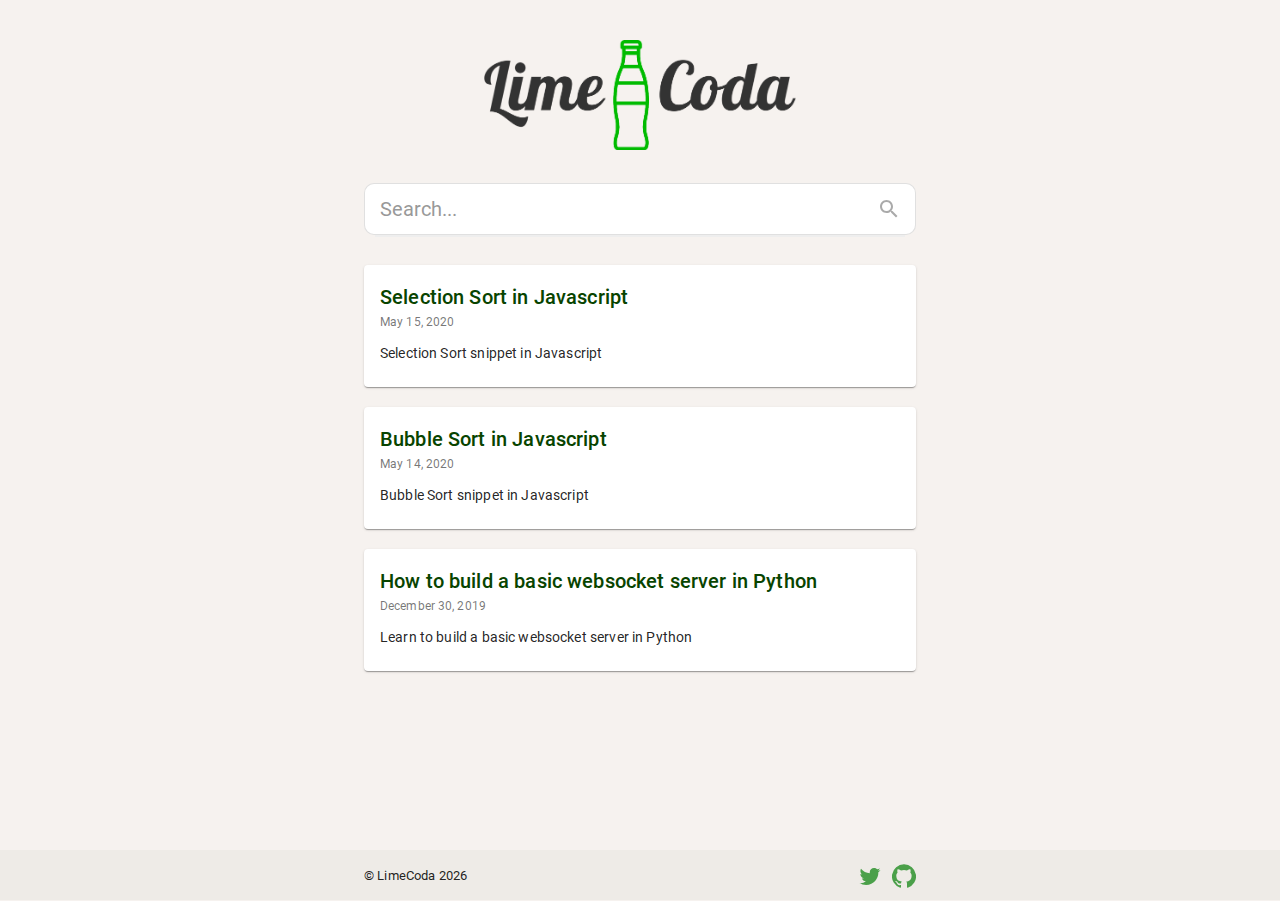
==== commit 04d97e65: "Updates" ====
--- a/index.html
+++ b/index.html
@@ -1 +1 @@
-<!DOCTYPE html><html lang="en"><head><meta charSet="utf-8"/><meta http-equiv="x-ua-compatible" content="ie=edge"/><meta name="viewport" content="width=device-width, initial-scale=1, shrink-to-fit=no"/><style id="typography.js">html{font-family:sans-serif;-ms-text-size-adjust:100%;-webkit-text-size-adjust:100%}body{margin:0}article,aside,details,figcaption,figure,footer,header,main,menu,nav,section,summary{display:block}audio,canvas,progress,video{display:inline-block}audio:not([controls]){display:none;height:0}progress{vertical-align:baseline}[hidden],template{display:none}a{background-color:transparent;-webkit-text-decoration-skip:objects}a:active,a:hover{outline-width:0}abbr[title]{border-bottom:none;text-decoration:underline;text-decoration:underline dotted}b,strong{font-weight:inherit;font-weight:bolder}dfn{font-style:italic}h1{font-size:2em;margin:.67em 0}mark{background-color:#ff0;color:#000}small{font-size:80%}sub,sup{font-size:75%;line-height:0;position:relative;vertical-align:baseline}sub{bottom:-.25em}sup{top:-.5em}img{border-style:none}svg:not(:root){overflow:hidden}code,kbd,pre,samp{font-family:monospace,monospace;font-size:1em}figure{margin:1em 40px}hr{box-sizing:content-box;height:0;overflow:visible}button,input,optgroup,select,textarea{font:inherit;margin:0}optgroup{font-weight:700}button,input{overflow:visible}button,select{text-transform:none}[type=reset],[type=submit],button,html [type=button]{-webkit-appearance:button}[type=button]::-moz-focus-inner,[type=reset]::-moz-focus-inner,[type=submit]::-moz-focus-inner,button::-moz-focus-inner{border-style:none;padding:0}[type=button]:-moz-focusring,[type=reset]:-moz-focusring,[type=submit]:-moz-focusring,button:-moz-focusring{outline:1px dotted ButtonText}fieldset{border:1px solid silver;margin:0 2px;padding:.35em .625em .75em}legend{box-sizing:border-box;color:inherit;display:table;max-width:100%;padding:0;white-space:normal}textarea{overflow:auto}[type=checkbox],[type=radio]{box-sizing:border-box;padding:0}[type=number]::-webkit-inner-spin-button,[type=number]::-webkit-outer-spin-button{height:auto}[type=search]{-webkit-appearance:textfield;outline-offset:-2px}[type=search]::-webkit-search-cancel-button,[type=search]::-webkit-search-decoration{-webkit-appearance:none}::-webkit-input-placeholder{color:inherit;opacity:.54}::-webkit-file-upload-button{-webkit-appearance:button;font:inherit}html{font:100%/1.75 'Merriweather','Georgia',serif;box-sizing:border-box;overflow-y:scroll;}*{box-sizing:inherit;}*:before{box-sizing:inherit;}*:after{box-sizing:inherit;}body{color:hsla(0,0%,0%,0.9);font-family:'Merriweather','Georgia',serif;font-weight:400;word-wrap:break-word;font-kerning:normal;-moz-font-feature-settings:"kern", "liga", "clig", "calt";-ms-font-feature-settings:"kern", "liga", "clig", "calt";-webkit-font-feature-settings:"kern", "liga", "clig", "calt";font-feature-settings:"kern", "liga", "clig", "calt";}img{max-width:100%;margin-left:0;margin-right:0;margin-top:0;padding-bottom:0;padding-left:0;padding-right:0;padding-top:0;margin-bottom:1.75rem;}h1{margin-left:0;margin-right:0;margin-top:0;padding-bottom:0;padding-left:0;padding-right:0;padding-top:0;margin-bottom:1.75rem;color:inherit;font-family:Montserrat,sans-serif;font-weight:900;text-rendering:optimizeLegibility;font-size:2.5rem;line-height:1.1;}h2{margin-left:0;margin-right:0;margin-top:0;padding-bottom:0;padding-left:0;padding-right:0;padding-top:0;margin-bottom:1.75rem;color:inherit;font-family:'Merriweather','Georgia',serif;font-weight:900;text-rendering:optimizeLegibility;font-size:1.73286rem;line-height:1.1;}h3{margin-left:0;margin-right:0;margin-top:0;padding-bottom:0;padding-left:0;padding-right:0;padding-top:0;margin-bottom:1.75rem;color:inherit;font-family:'Merriweather','Georgia',serif;font-weight:900;text-rendering:optimizeLegibility;font-size:1.4427rem;line-height:1.1;}h4{margin-left:0;margin-right:0;margin-top:0;padding-bottom:0;padding-left:0;padding-right:0;padding-top:0;margin-bottom:1.75rem;color:inherit;font-family:'Merriweather','Georgia',serif;font-weight:900;text-rendering:optimizeLegibility;font-size:1rem;line-height:1.1;letter-spacing:0.140625em;text-transform:uppercase;}h5{margin-left:0;margin-right:0;margin-top:0;padding-bottom:0;padding-left:0;padding-right:0;padding-top:0;margin-bottom:1.75rem;color:inherit;font-family:'Merriweather','Georgia',serif;font-weight:900;text-rendering:optimizeLegibility;font-size:0.83255rem;line-height:1.1;}h6{margin-left:0;margin-right:0;margin-top:0;padding-bottom:0;padding-left:0;padding-right:0;padding-top:0;margin-bottom:1.75rem;color:inherit;font-family:'Merriweather','Georgia',serif;font-weight:900;text-rendering:optimizeLegibility;font-size:0.75966rem;line-height:1.1;font-style:italic;}hgroup{margin-left:0;margin-right:0;margin-top:0;padding-bottom:0;padding-left:0;padding-right:0;padding-top:0;margin-bottom:1.75rem;}ul{margin-left:1.75rem;margin-right:0;margin-top:0;padding-bottom:0;padding-left:0;padding-right:0;padding-top:0;margin-bottom:1.75rem;list-style-position:outside;list-style-image:none;list-style:disc;}ol{margin-left:1.75rem;margin-right:0;margin-top:0;padding-bottom:0;padding-left:0;padding-right:0;padding-top:0;margin-bottom:1.75rem;list-style-position:outside;list-style-image:none;}dl{margin-left:0;margin-right:0;margin-top:0;padding-bottom:0;padding-left:0;padding-right:0;padding-top:0;margin-bottom:1.75rem;}dd{margin-left:0;margin-right:0;margin-top:0;padding-bottom:0;padding-left:0;padding-right:0;padding-top:0;margin-bottom:1.75rem;}p{margin-left:0;margin-right:0;margin-top:0;padding-bottom:0;padding-left:0;padding-right:0;padding-top:0;margin-bottom:1.75rem;}figure{margin-left:0;margin-right:0;margin-top:0;padding-bottom:0;padding-left:0;padding-right:0;padding-top:0;margin-bottom:1.75rem;}pre{margin-left:0;margin-right:0;margin-top:0;padding-bottom:0;padding-left:0;padding-right:0;padding-top:0;margin-bottom:1.75rem;font-size:0.85rem;line-height:1.75rem;}table{margin-left:0;margin-right:0;margin-top:0;padding-bottom:0;padding-left:0;padding-right:0;padding-top:0;margin-bottom:1.75rem;font-size:1rem;line-height:1.75rem;border-collapse:collapse;width:100%;}fieldset{margin-left:0;margin-right:0;margin-top:0;padding-bottom:0;padding-left:0;padding-right:0;padding-top:0;margin-bottom:1.75rem;}blockquote{margin-left:-1.75rem;margin-right:1.75rem;margin-top:0;padding-bottom:0;padding-left:1.42188rem;padding-right:0;padding-top:0;margin-bottom:1.75rem;font-size:1.20112rem;line-height:1.75rem;color:hsla(0,0%,0%,0.59);font-style:italic;border-left:0.32813rem solid hsla(0,0%,0%,0.9);}form{margin-left:0;margin-right:0;margin-top:0;padding-bottom:0;padding-left:0;padding-right:0;padding-top:0;margin-bottom:1.75rem;}noscript{margin-left:0;margin-right:0;margin-top:0;padding-bottom:0;padding-left:0;padding-right:0;padding-top:0;margin-bottom:1.75rem;}iframe{margin-left:0;margin-right:0;margin-top:0;padding-bottom:0;padding-left:0;padding-right:0;padding-top:0;margin-bottom:1.75rem;}hr{margin-left:0;margin-right:0;margin-top:0;padding-bottom:0;padding-left:0;padding-right:0;padding-top:0;margin-bottom:calc(1.75rem - 1px);background:hsla(0,0%,0%,0.2);border:none;height:1px;}address{margin-left:0;margin-right:0;margin-top:0;padding-bottom:0;padding-left:0;padding-right:0;padding-top:0;margin-bottom:1.75rem;}b{font-weight:700;}strong{font-weight:700;}dt{font-weight:700;}th{font-weight:700;}li{margin-bottom:calc(1.75rem / 2);}ol li{padding-left:0;}ul li{padding-left:0;}li > ol{margin-left:1.75rem;margin-bottom:calc(1.75rem / 2);margin-top:calc(1.75rem / 2);}li > ul{margin-left:1.75rem;margin-bottom:calc(1.75rem / 2);margin-top:calc(1.75rem / 2);}blockquote *:last-child{margin-bottom:0;}li *:last-child{margin-bottom:0;}p *:last-child{margin-bottom:0;}li > p{margin-bottom:calc(1.75rem / 2);}code{font-size:0.85rem;line-height:1.75rem;}kbd{font-size:0.85rem;line-height:1.75rem;}samp{font-size:0.85rem;line-height:1.75rem;}abbr{border-bottom:1px dotted hsla(0,0%,0%,0.5);cursor:help;}acronym{border-bottom:1px dotted hsla(0,0%,0%,0.5);cursor:help;}abbr[title]{border-bottom:1px dotted hsla(0,0%,0%,0.5);cursor:help;text-decoration:none;}thead{text-align:left;}td,th{text-align:left;border-bottom:1px solid hsla(0,0%,0%,0.12);font-feature-settings:"tnum";-moz-font-feature-settings:"tnum";-ms-font-feature-settings:"tnum";-webkit-font-feature-settings:"tnum";padding-left:1.16667rem;padding-right:1.16667rem;padding-top:0.875rem;padding-bottom:calc(0.875rem - 1px);}th:first-child,td:first-child{padding-left:0;}th:last-child,td:last-child{padding-right:0;}blockquote > :last-child{margin-bottom:0;}blockquote cite{font-size:1rem;line-height:1.75rem;color:hsla(0,0%,0%,0.9);font-weight:400;}blockquote cite:before{content:"— ";}ul,ol{margin-left:0;}@media only screen and (max-width:480px){ul,ol{margin-left:1.75rem;}blockquote{margin-left:-1.3125rem;margin-right:0;padding-left:0.98438rem;}}h1,h2,h3,h4,h5,h6{margin-top:3.5rem;}a{box-shadow:0 1px 0 0 currentColor;color:#007acc;text-decoration:none;}a:hover,a:active{box-shadow:none;}mark,ins{background:#007acc;color:white;padding:0.10938rem 0.21875rem;text-decoration:none;}a.gatsby-resp-image-link{box-shadow:none;}</style><style data-href="/styles.5874b4f550644231a62f.css">body,html{background-color:#f6f2ef;min-height:100vh;position:relative;font-family:Roboto,Helvetica,Arial,sans-serif}body{padding-bottom:80px}a{color:#4ba04a}a,input:focus{box-shadow:none}input:focus{border-color:inherit;outline:none}header{text-align:center}.post-body p{margin-bottom:0;margin-top:15px}div.MuiPaper-root blockquote{margin:0 0 20px;padding-left:1rem;border-left:1px solid #999;font-size:1rem}.gatsby-highlight-code-line{background-color:#feb;display:block;margin-right:-1em;margin-left:-1em;padding-right:1em;padding-left:.75em;border-left:.25em solid #f99}.gatsby-highlight{background-color:#322a31;margin:.5em -20px;padding:1em;overflow:auto}.gatsby-highlight pre[class*=language-]{background-color:transparent;margin:0;padding:0;overflow:initial;float:left;min-width:100%}code[class*=language-],pre[class*=language-]{text-align:left;white-space:pre;word-spacing:normal;word-break:normal;word-wrap:normal;color:#eee;background:#2f2f2f;font-family:Roboto Mono,monospace;font-size:1em;line-height:1.5em;-moz-tab-size:4;-o-tab-size:4;tab-size:4;-webkit-hyphens:none;-ms-hyphens:none;hyphens:none}code[class*=language-]::selection,code[class*=language-] ::selection,pre[class*=language-]::selection,pre[class*=language-] ::selection{background:#363636}:not(pre)>code[class*=language-]{white-space:normal;border-radius:.2em;padding:.1em}pre[class*=language-]{overflow:auto;position:relative;margin:.5em 0;padding:1.25em 1em}.language-css>code,.language-sass>code,.language-scss>code{color:#fd9170}[class*=language-] .namespace{opacity:.7}.token.atrule{color:#c792ea}.token.attr-name{color:#ffcb6b}.token.attr-value,.token.attribute{color:#a5e844}.token.boolean{color:#c792ea}.token.builtin{color:#ffcb6b}.token.cdata,.token.char{color:#80cbc4}.token.class{color:#ffcb6b}.token.class-name{color:#f2ff00}.token.comment{color:#616161}.token.constant{color:#c792ea}.token.deleted{color:#f66}.token.doctype{color:#616161}.token.entity{color:#f66}.token.function{color:#c792ea}.token.hexcode{color:#f2ff00}.token.id,.token.important{color:#c792ea;font-weight:700}.token.inserted{color:#80cbc4}.token.keyword{color:#c792ea}.token.number{color:#fd9170}.token.operator{color:#89ddff}.token.prolog{color:#616161}.token.property{color:#80cbc4}.token.pseudo-class,.token.pseudo-element{color:#a5e844}.token.punctuation{color:#89ddff}.token.regex{color:#f2ff00}.token.selector{color:#f66}.token.string{color:#a5e844}.token.symbol{color:#c792ea}.token.tag{color:#f66}.token.unit{color:#fd9170}.token.url,.token.variable{color:#f66}pre[class*=language-].line-numbers{position:relative;padding-left:3.8em;counter-reset:linenumber}pre[class*=language-].line-numbers>code{position:relative;white-space:inherit}.line-numbers .line-numbers-rows{position:absolute;pointer-events:none;top:0;font-size:100%;left:-3.8em;width:3em;letter-spacing:-1px;border-right:1px solid #999;-webkit-user-select:none;-ms-user-select:none;user-select:none}.line-numbers-rows>span{pointer-events:none;display:block;counter-increment:linenumber}.line-numbers-rows>span:before{content:counter(linenumber);color:#999;display:block;padding-right:.8em;text-align:right}</style><meta name="generator" content="Gatsby 2.21.13"/><title data-react-helmet="true">All posts | LimeCoda Blog</title><meta data-react-helmet="true" name="viewport" content="minimum-scale=1, initial-scale=1, width=device-width, shrink-to-fit=no"/><meta data-react-helmet="true" name="description" content="A starter blog demonstrating what Gatsby can do."/><meta data-react-helmet="true" property="og:title" content="All posts"/><meta data-react-helmet="true" property="og:description" content="A starter blog demonstrating what Gatsby can do."/><meta data-react-helmet="true" property="og:type" content="website"/><meta data-react-helmet="true" name="twitter:card" content="summary"/><meta data-react-helmet="true" name="twitter:creator" content="kylemathews"/><meta data-react-helmet="true" name="twitter:title" content="All posts"/><meta data-react-helmet="true" name="twitter:description" content="A starter blog demonstrating what Gatsby can do."/><style id="jss-server-side">html{box-sizing:border-box;-webkit-font-smoothing:antialiased;-moz-osx-font-smoothing:grayscale}*,::after,::before{box-sizing:inherit}b,strong{font-weight:700}body{color:rgba(0,0,0,.87);margin:0;font-size:.875rem;font-family:Roboto,Helvetica,Arial,sans-serif;font-weight:400;line-height:1.43;letter-spacing:.01071em;background-color:#fafafa}@media print{body{background-color:#fff}}body::-webkit-backdrop{background-color:#fafafa}body::backdrop{background-color:#fafafa}.MuiSvgIcon-root{fill:currentColor;width:1em;height:1em;display:inline-block;font-size:1.5rem;transition:fill .2s cubic-bezier(.4,0,.2,1) 0s;flex-shrink:0;-webkit-user-select:none;-moz-user-select:none;-ms-user-select:none;user-select:none}.MuiSvgIcon-colorPrimary{color:#3f51b5}.MuiSvgIcon-colorSecondary{color:#f50057}.MuiSvgIcon-colorAction{color:rgba(0,0,0,.54)}.MuiSvgIcon-colorError{color:#f44336}.MuiSvgIcon-colorDisabled{color:rgba(0,0,0,.26)}.MuiSvgIcon-fontSizeInherit{font-size:inherit}.MuiSvgIcon-fontSizeSmall{font-size:1.25rem}.MuiSvgIcon-fontSizeLarge{font-size:2.1875rem}.MuiContainer-root{width:100%;display:block;box-sizing:border-box;margin-left:auto;margin-right:auto;padding-left:16px;padding-right:16px}@media (min-width:600px){.MuiContainer-root{padding-left:24px;padding-right:24px}}.MuiContainer-disableGutters{padding-left:0;padding-right:0}@media (min-width:600px){.MuiContainer-fixed{max-width:600px}}@media (min-width:960px){.MuiContainer-fixed{max-width:960px}}@media (min-width:1280px){.MuiContainer-fixed{max-width:1280px}}@media (min-width:1920px){.MuiContainer-fixed{max-width:1920px}}@media (min-width:0px){.MuiContainer-maxWidthXs{max-width:444px}}@media (min-width:600px){.MuiContainer-maxWidthSm{max-width:600px}}@media (min-width:960px){.MuiContainer-maxWidthMd{max-width:960px}}@media (min-width:1280px){.MuiContainer-maxWidthLg{max-width:1280px}}@media (min-width:1920px){.MuiContainer-maxWidthXl{max-width:1920px}}.jss14{align-items:center;padding-top:40px;padding-left:120px;padding-right:120px}.jss187{display:flex;flex-wrap:nowrap}.jss188{width:50%;display:inline-block;align-items:left}.jss189{width:50%;display:inline-block;align-items:right}body{background-color:transparent}.MuiGrid-container{width:100%;display:flex;flex-wrap:wrap;box-sizing:border-box}.MuiGrid-item{margin:0;box-sizing:border-box}.MuiGrid-zeroMinWidth{min-width:0}.MuiGrid-direction-xs-column{flex-direction:column}.MuiGrid-direction-xs-column-reverse{flex-direction:column-reverse}.MuiGrid-direction-xs-row-reverse{flex-direction:row-reverse}.MuiGrid-wrap-xs-nowrap{flex-wrap:nowrap}.MuiGrid-wrap-xs-wrap-reverse{flex-wrap:wrap-reverse}.MuiGrid-align-items-xs-center{align-items:center}.MuiGrid-align-items-xs-flex-start{align-items:flex-start}.MuiGrid-align-items-xs-flex-end{align-items:flex-end}.MuiGrid-align-items-xs-baseline{align-items:baseline}.MuiGrid-align-content-xs-center{align-content:center}.MuiGrid-align-content-xs-flex-start{align-content:flex-start}.MuiGrid-align-content-xs-flex-end{align-content:flex-end}.MuiGrid-align-content-xs-space-between{align-content:space-between}.MuiGrid-align-content-xs-space-around{align-content:space-around}.MuiGrid-justify-xs-center{justify-content:center}.MuiGrid-justify-xs-flex-end{justify-content:flex-end}.MuiGrid-justify-xs-space-between{justify-content:space-between}.MuiGrid-justify-xs-space-around{justify-content:space-around}.MuiGrid-justify-xs-space-evenly{justify-content:space-evenly}.MuiGrid-spacing-xs-1{width:calc(100% + 8px);margin:-4px}.MuiGrid-spacing-xs-1>.MuiGrid-item{padding:4px}.MuiGrid-spacing-xs-2{width:calc(100% + 16px);margin:-8px}.MuiGrid-spacing-xs-2>.MuiGrid-item{padding:8px}.MuiGrid-spacing-xs-3{width:calc(100% + 24px);margin:-12px}.MuiGrid-spacing-xs-3>.MuiGrid-item{padding:12px}.MuiGrid-spacing-xs-4{width:calc(100% + 32px);margin:-16px}.MuiGrid-spacing-xs-4>.MuiGrid-item{padding:16px}.MuiGrid-spacing-xs-5{width:calc(100% + 40px);margin:-20px}.MuiGrid-spacing-xs-5>.MuiGrid-item{padding:20px}.MuiGrid-spacing-xs-6{width:calc(100% + 48px);margin:-24px}.MuiGrid-spacing-xs-6>.MuiGrid-item{padding:24px}.MuiGrid-spacing-xs-7{width:calc(100% + 56px);margin:-28px}.MuiGrid-spacing-xs-7>.MuiGrid-item{padding:28px}.MuiGrid-spacing-xs-8{width:calc(100% + 64px);margin:-32px}.MuiGrid-spacing-xs-8>.MuiGrid-item{padding:32px}.MuiGrid-spacing-xs-9{width:calc(100% + 72px);margin:-36px}.MuiGrid-spacing-xs-9>.MuiGrid-item{padding:36px}.MuiGrid-spacing-xs-10{width:calc(100% + 80px);margin:-40px}.MuiGrid-spacing-xs-10>.MuiGrid-item{padding:40px}.MuiGrid-grid-xs-auto{flex-grow:0;max-width:none;flex-basis:auto}.MuiGrid-grid-xs-true{flex-grow:1;max-width:100%;flex-basis:0}.MuiGrid-grid-xs-1{flex-grow:0;max-width:8.333333%;flex-basis:8.333333%}.MuiGrid-grid-xs-2{flex-grow:0;max-width:16.666667%;flex-basis:16.666667%}.MuiGrid-grid-xs-3{flex-grow:0;max-width:25%;flex-basis:25%}.MuiGrid-grid-xs-4{flex-grow:0;max-width:33.333333%;flex-basis:33.333333%}.MuiGrid-grid-xs-5{flex-grow:0;max-width:41.666667%;flex-basis:41.666667%}.MuiGrid-grid-xs-6{flex-grow:0;max-width:50%;flex-basis:50%}.MuiGrid-grid-xs-7{flex-grow:0;max-width:58.333333%;flex-basis:58.333333%}.MuiGrid-grid-xs-8{flex-grow:0;max-width:66.666667%;flex-basis:66.666667%}.MuiGrid-grid-xs-9{flex-grow:0;max-width:75%;flex-basis:75%}.MuiGrid-grid-xs-10{flex-grow:0;max-width:83.333333%;flex-basis:83.333333%}.MuiGrid-grid-xs-11{flex-grow:0;max-width:91.666667%;flex-basis:91.666667%}.MuiGrid-grid-xs-12{flex-grow:0;max-width:100%;flex-basis:100%}@media (min-width:600px){.MuiGrid-grid-sm-auto{flex-grow:0;max-width:none;flex-basis:auto}.MuiGrid-grid-sm-true{flex-grow:1;max-width:100%;flex-basis:0}.MuiGrid-grid-sm-1{flex-grow:0;max-width:8.333333%;flex-basis:8.333333%}.MuiGrid-grid-sm-2{flex-grow:0;max-width:16.666667%;flex-basis:16.666667%}.MuiGrid-grid-sm-3{flex-grow:0;max-width:25%;flex-basis:25%}.MuiGrid-grid-sm-4{flex-grow:0;max-width:33.333333%;flex-basis:33.333333%}.MuiGrid-grid-sm-5{flex-grow:0;max-width:41.666667%;flex-basis:41.666667%}.MuiGrid-grid-sm-6{flex-grow:0;max-width:50%;flex-basis:50%}.MuiGrid-grid-sm-7{flex-grow:0;max-width:58.333333%;flex-basis:58.333333%}.MuiGrid-grid-sm-8{flex-grow:0;max-width:66.666667%;flex-basis:66.666667%}.MuiGrid-grid-sm-9{flex-grow:0;max-width:75%;flex-basis:75%}.MuiGrid-grid-sm-10{flex-grow:0;max-width:83.333333%;flex-basis:83.333333%}.MuiGrid-grid-sm-11{flex-grow:0;max-width:91.666667%;flex-basis:91.666667%}.MuiGrid-grid-sm-12{flex-grow:0;max-width:100%;flex-basis:100%}}@media (min-width:960px){.MuiGrid-grid-md-auto{flex-grow:0;max-width:none;flex-basis:auto}.MuiGrid-grid-md-true{flex-grow:1;max-width:100%;flex-basis:0}.MuiGrid-grid-md-1{flex-grow:0;max-width:8.333333%;flex-basis:8.333333%}.MuiGrid-grid-md-2{flex-grow:0;max-width:16.666667%;flex-basis:16.666667%}.MuiGrid-grid-md-3{flex-grow:0;max-width:25%;flex-basis:25%}.MuiGrid-grid-md-4{flex-grow:0;max-width:33.333333%;flex-basis:33.333333%}.MuiGrid-grid-md-5{flex-grow:0;max-width:41.666667%;flex-basis:41.666667%}.MuiGrid-grid-md-6{flex-grow:0;max-width:50%;flex-basis:50%}.MuiGrid-grid-md-7{flex-grow:0;max-width:58.333333%;flex-basis:58.333333%}.MuiGrid-grid-md-8{flex-grow:0;max-width:66.666667%;flex-basis:66.666667%}.MuiGrid-grid-md-9{flex-grow:0;max-width:75%;flex-basis:75%}.MuiGrid-grid-md-10{flex-grow:0;max-width:83.333333%;flex-basis:83.333333%}.MuiGrid-grid-md-11{flex-grow:0;max-width:91.666667%;flex-basis:91.666667%}.MuiGrid-grid-md-12{flex-grow:0;max-width:100%;flex-basis:100%}}@media (min-width:1280px){.MuiGrid-grid-lg-auto{flex-grow:0;max-width:none;flex-basis:auto}.MuiGrid-grid-lg-true{flex-grow:1;max-width:100%;flex-basis:0}.MuiGrid-grid-lg-1{flex-grow:0;max-width:8.333333%;flex-basis:8.333333%}.MuiGrid-grid-lg-2{flex-grow:0;max-width:16.666667%;flex-basis:16.666667%}.MuiGrid-grid-lg-3{flex-grow:0;max-width:25%;flex-basis:25%}.MuiGrid-grid-lg-4{flex-grow:0;max-width:33.333333%;flex-basis:33.333333%}.MuiGrid-grid-lg-5{flex-grow:0;max-width:41.666667%;flex-basis:41.666667%}.MuiGrid-grid-lg-6{flex-grow:0;max-width:50%;flex-basis:50%}.MuiGrid-grid-lg-7{flex-grow:0;max-width:58.333333%;flex-basis:58.333333%}.MuiGrid-grid-lg-8{flex-grow:0;max-width:66.666667%;flex-basis:66.666667%}.MuiGrid-grid-lg-9{flex-grow:0;max-width:75%;flex-basis:75%}.MuiGrid-grid-lg-10{flex-grow:0;max-width:83.333333%;flex-basis:83.333333%}.MuiGrid-grid-lg-11{flex-grow:0;max-width:91.666667%;flex-basis:91.666667%}.MuiGrid-grid-lg-12{flex-grow:0;max-width:100%;flex-basis:100%}}@media (min-width:1920px){.MuiGrid-grid-xl-auto{flex-grow:0;max-width:none;flex-basis:auto}.MuiGrid-grid-xl-true{flex-grow:1;max-width:100%;flex-basis:0}.MuiGrid-grid-xl-1{flex-grow:0;max-width:8.333333%;flex-basis:8.333333%}.MuiGrid-grid-xl-2{flex-grow:0;max-width:16.666667%;flex-basis:16.666667%}.MuiGrid-grid-xl-3{flex-grow:0;max-width:25%;flex-basis:25%}.MuiGrid-grid-xl-4{flex-grow:0;max-width:33.333333%;flex-basis:33.333333%}.MuiGrid-grid-xl-5{flex-grow:0;max-width:41.666667%;flex-basis:41.666667%}.MuiGrid-grid-xl-6{flex-grow:0;max-width:50%;flex-basis:50%}.MuiGrid-grid-xl-7{flex-grow:0;max-width:58.333333%;flex-basis:58.333333%}.MuiGrid-grid-xl-8{flex-grow:0;max-width:66.666667%;flex-basis:66.666667%}.MuiGrid-grid-xl-9{flex-grow:0;max-width:75%;flex-basis:75%}.MuiGrid-grid-xl-10{flex-grow:0;max-width:83.333333%;flex-basis:83.333333%}.MuiGrid-grid-xl-11{flex-grow:0;max-width:91.666667%;flex-basis:91.666667%}.MuiGrid-grid-xl-12{flex-grow:0;max-width:100%;flex-basis:100%}}.MuiPaper-root{color:rgba(0,0,0,.87);transition:box-shadow .3s cubic-bezier(.4,0,.2,1) 0s;background-color:#fff}.MuiPaper-rounded{border-radius:4px}.MuiPaper-outlined{border:1px solid rgba(0,0,0,.12)}.MuiPaper-elevation0{box-shadow:none}.MuiPaper-elevation1{box-shadow:0 2px 1px -1px rgba(0,0,0,.2),0 1px 1px 0 rgba(0,0,0,.14),0 1px 3px 0 rgba(0,0,0,.12)}.MuiPaper-elevation2{box-shadow:0 3px 1px -2px rgba(0,0,0,.2),0 2px 2px 0 rgba(0,0,0,.14),0 1px 5px 0 rgba(0,0,0,.12)}.MuiPaper-elevation3{box-shadow:0 3px 3px -2px rgba(0,0,0,.2),0 3px 4px 0 rgba(0,0,0,.14),0 1px 8px 0 rgba(0,0,0,.12)}.MuiPaper-elevation4{box-shadow:0 2px 4px -1px rgba(0,0,0,.2),0 4px 5px 0 rgba(0,0,0,.14),0 1px 10px 0 rgba(0,0,0,.12)}.MuiPaper-elevation5{box-shadow:0 3px 5px -1px rgba(0,0,0,.2),0 5px 8px 0 rgba(0,0,0,.14),0 1px 14px 0 rgba(0,0,0,.12)}.MuiPaper-elevation6{box-shadow:0 3px 5px -1px rgba(0,0,0,.2),0 6px 10px 0 rgba(0,0,0,.14),0 1px 18px 0 rgba(0,0,0,.12)}.MuiPaper-elevation7{box-shadow:0 4px 5px -2px rgba(0,0,0,.2),0 7px 10px 1px rgba(0,0,0,.14),0 2px 16px 1px rgba(0,0,0,.12)}.MuiPaper-elevation8{box-shadow:0 5px 5px -3px rgba(0,0,0,.2),0 8px 10px 1px rgba(0,0,0,.14),0 3px 14px 2px rgba(0,0,0,.12)}.MuiPaper-elevation9{box-shadow:0 5px 6px -3px rgba(0,0,0,.2),0 9px 12px 1px rgba(0,0,0,.14),0 3px 16px 2px rgba(0,0,0,.12)}.MuiPaper-elevation10{box-shadow:0 6px 6px -3px rgba(0,0,0,.2),0 10px 14px 1px rgba(0,0,0,.14),0 4px 18px 3px rgba(0,0,0,.12)}.MuiPaper-elevation11{box-shadow:0 6px 7px -4px rgba(0,0,0,.2),0 11px 15px 1px rgba(0,0,0,.14),0 4px 20px 3px rgba(0,0,0,.12)}.MuiPaper-elevation12{box-shadow:0 7px 8px -4px rgba(0,0,0,.2),0 12px 17px 2px rgba(0,0,0,.14),0 5px 22px 4px rgba(0,0,0,.12)}.MuiPaper-elevation13{box-shadow:0 7px 8px -4px rgba(0,0,0,.2),0 13px 19px 2px rgba(0,0,0,.14),0 5px 24px 4px rgba(0,0,0,.12)}.MuiPaper-elevation14{box-shadow:0 7px 9px -4px rgba(0,0,0,.2),0 14px 21px 2px rgba(0,0,0,.14),0 5px 26px 4px rgba(0,0,0,.12)}.MuiPaper-elevation15{box-shadow:0 8px 9px -5px rgba(0,0,0,.2),0 15px 22px 2px rgba(0,0,0,.14),0 6px 28px 5px rgba(0,0,0,.12)}.MuiPaper-elevation16{box-shadow:0 8px 10px -5px rgba(0,0,0,.2),0 16px 24px 2px rgba(0,0,0,.14),0 6px 30px 5px rgba(0,0,0,.12)}.MuiPaper-elevation17{box-shadow:0 8px 11px -5px rgba(0,0,0,.2),0 17px 26px 2px rgba(0,0,0,.14),0 6px 32px 5px rgba(0,0,0,.12)}.MuiPaper-elevation18{box-shadow:0 9px 11px -5px rgba(0,0,0,.2),0 18px 28px 2px rgba(0,0,0,.14),0 7px 34px 6px rgba(0,0,0,.12)}.MuiPaper-elevation19{box-shadow:0 9px 12px -6px rgba(0,0,0,.2),0 19px 29px 2px rgba(0,0,0,.14),0 7px 36px 6px rgba(0,0,0,.12)}.MuiPaper-elevation20{box-shadow:0 10px 13px -6px rgba(0,0,0,.2),0 20px 31px 3px rgba(0,0,0,.14),0 8px 38px 7px rgba(0,0,0,.12)}.MuiPaper-elevation21{box-shadow:0 10px 13px -6px rgba(0,0,0,.2),0 21px 33px 3px rgba(0,0,0,.14),0 8px 40px 7px rgba(0,0,0,.12)}.MuiPaper-elevation22{box-shadow:0 10px 14px -6px rgba(0,0,0,.2),0 22px 35px 3px rgba(0,0,0,.14),0 8px 42px 7px rgba(0,0,0,.12)}.MuiPaper-elevation23{box-shadow:0 11px 14px -7px rgba(0,0,0,.2),0 23px 36px 3px rgba(0,0,0,.14),0 9px 44px 8px rgba(0,0,0,.12)}.MuiPaper-elevation24{box-shadow:0 11px 15px -7px rgba(0,0,0,.2),0 24px 38px 3px rgba(0,0,0,.14),0 9px 46px 8px rgba(0,0,0,.12)}.MuiCard-root{overflow:hidden}.MuiCardContent-root{padding:16px}.MuiCardContent-root:last-child{padding-bottom:24px}.MuiTypography-root{margin:0}.MuiTypography-body2{font-size:.875rem;font-family:Roboto,Helvetica,Arial,sans-serif;font-weight:400;line-height:1.43;letter-spacing:.01071em}.MuiTypography-body1{font-size:1rem;font-family:Roboto,Helvetica,Arial,sans-serif;font-weight:400;line-height:1.5;letter-spacing:.00938em}.MuiTypography-caption{font-size:.75rem;font-family:Roboto,Helvetica,Arial,sans-serif;font-weight:400;line-height:1.66;letter-spacing:.03333em}.MuiTypography-button{font-size:.875rem;font-family:Roboto,Helvetica,Arial,sans-serif;font-weight:500;line-height:1.75;letter-spacing:.02857em;text-transform:uppercase}.MuiTypography-h1{font-size:6rem;font-family:Roboto,Helvetica,Arial,sans-serif;font-weight:300;line-height:1.167;letter-spacing:-.01562em}.MuiTypography-h2{font-size:3.75rem;font-family:Roboto,Helvetica,Arial,sans-serif;font-weight:300;line-height:1.2;letter-spacing:-.00833em}.MuiTypography-h3{font-size:3rem;font-family:Roboto,Helvetica,Arial,sans-serif;font-weight:400;line-height:1.167;letter-spacing:0}.MuiTypography-h4{font-size:2.125rem;font-family:Roboto,Helvetica,Arial,sans-serif;font-weight:400;line-height:1.235;letter-spacing:.00735em}.MuiTypography-h5{font-size:1.5rem;font-family:Roboto,Helvetica,Arial,sans-serif;font-weight:400;line-height:1.334;letter-spacing:0}.MuiTypography-h6{font-size:1.25rem;font-family:Roboto,Helvetica,Arial,sans-serif;font-weight:500;line-height:1.6;letter-spacing:.0075em}.MuiTypography-subtitle1{font-size:1rem;font-family:Roboto,Helvetica,Arial,sans-serif;font-weight:400;line-height:1.75;letter-spacing:.00938em}.MuiTypography-subtitle2{font-size:.875rem;font-family:Roboto,Helvetica,Arial,sans-serif;font-weight:500;line-height:1.57;letter-spacing:.00714em}.MuiTypography-overline{font-size:.75rem;font-family:Roboto,Helvetica,Arial,sans-serif;font-weight:400;line-height:2.66;letter-spacing:.08333em;text-transform:uppercase}.MuiTypography-srOnly{width:1px;height:1px;overflow:hidden;position:absolute}.MuiTypography-alignLeft{text-align:left}.MuiTypography-alignCenter{text-align:center}.MuiTypography-alignRight{text-align:right}.MuiTypography-alignJustify{text-align:justify}.MuiTypography-noWrap{overflow:hidden;white-space:nowrap;text-overflow:ellipsis}.MuiTypography-gutterBottom{margin-bottom:.35em}.MuiTypography-paragraph{margin-bottom:16px}.MuiTypography-colorInherit{color:inherit}.MuiTypography-colorPrimary{color:#3f51b5}.MuiTypography-colorSecondary{color:#f50057}.MuiTypography-colorTextPrimary{color:rgba(0,0,0,.87)}.MuiTypography-colorTextSecondary{color:rgba(0,0,0,.54)}.MuiTypography-colorError{color:#f44336}.MuiTypography-displayInline{display:inline}.MuiTypography-displayBlock{display:block}.jss1{min-width:275px;margin-bottom:20px}.jss2{padding:30px 0 0}.jss3{color:#084400;font-weight:500}.jss4{font-size:.75rem;margin-bottom:12px}</style><link rel="preload" as="font" type="font/woff2" crossorigin="anonymous" href="/static/webfonts/s/roboto/v20/KFOlCnqEu92Fr1MmSU5fBBc4.woff2"/><link rel="preload" as="font" type="font/woff2" crossorigin="anonymous" href="/static/webfonts/s/roboto/v20/KFOmCnqEu92Fr1Mu4mxK.woff2"/><link rel="preload" as="font" type="font/woff2" crossorigin="anonymous" href="/static/webfonts/s/roboto/v20/KFOlCnqEu92Fr1MmEU9fBBc4.woff2"/><style>@font-face{font-family:Roboto;font-style:normal;font-weight:300;src:local("Roboto Light"),local("Roboto-Light"),url(/static/webfonts/s/roboto/v20/KFOlCnqEu92Fr1MmSU5fBBc4.woff2) format("woff2"),url(/static/webfonts/s/roboto/v20/KFOlCnqEu92Fr1MmSU5fBBc-.woff) format("woff");font-display:swap}@font-face{font-family:Roboto;font-style:normal;font-weight:400;src:local("Roboto"),local("Roboto-Regular"),url(/static/webfonts/s/roboto/v20/KFOmCnqEu92Fr1Mu4mxK.woff2) format("woff2"),url(/static/webfonts/s/roboto/v20/KFOmCnqEu92Fr1Mu4mxM.woff) format("woff");font-display:swap}@font-face{font-family:Roboto;font-style:normal;font-weight:500;src:local("Roboto Medium"),local("Roboto-Medium"),url(/static/webfonts/s/roboto/v20/KFOlCnqEu92Fr1MmEU9fBBc4.woff2) format("woff2"),url(/static/webfonts/s/roboto/v20/KFOlCnqEu92Fr1MmEU9fBBc-.woff) format("woff");font-display:swap}</style><link rel="alternate" type="application/rss+xml" href="/rss.xml"/><link rel="icon" href="/favicon-32x32.png?v=a5d89a39841b92eda3465342717c2c3d"/><link rel="manifest" href="/manifest.webmanifest"/><meta name="theme-color" content="#663399"/><link rel="apple-touch-icon" sizes="48x48" href="/icons/icon-48x48.png?v=a5d89a39841b92eda3465342717c2c3d"/><link rel="apple-touch-icon" sizes="72x72" href="/icons/icon-72x72.png?v=a5d89a39841b92eda3465342717c2c3d"/><link rel="apple-touch-icon" sizes="96x96" href="/icons/icon-96x96.png?v=a5d89a39841b92eda3465342717c2c3d"/><link rel="apple-touch-icon" sizes="144x144" href="/icons/icon-144x144.png?v=a5d89a39841b92eda3465342717c2c3d"/><link rel="apple-touch-icon" sizes="192x192" href="/icons/icon-192x192.png?v=a5d89a39841b92eda3465342717c2c3d"/><link rel="apple-touch-icon" sizes="256x256" href="/icons/icon-256x256.png?v=a5d89a39841b92eda3465342717c2c3d"/><link rel="apple-touch-icon" sizes="384x384" href="/icons/icon-384x384.png?v=a5d89a39841b92eda3465342717c2c3d"/><link rel="apple-touch-icon" sizes="512x512" href="/icons/icon-512x512.png?v=a5d89a39841b92eda3465342717c2c3d"/><link as="script" rel="preload" href="/webpack-runtime-42aa593475ff56cf11fb.js"/><link as="script" rel="preload" href="/framework-20ef01989315425214b5.js"/><link as="script" rel="preload" href="/styles-87377f8a4e3d033dcfd3.js"/><link as="script" rel="preload" href="/app-1749ec03dcf78df24ce3.js"/><link as="script" rel="preload" href="/commons-67c9b8d0f18e839cc25b.js"/><link as="script" rel="preload" href="/fab8c9364b01cebfd3503fc18011994750f493ff-e6f8cd83b6a1927b5e9d.js"/><link as="script" rel="preload" href="/component---src-pages-index-tsx-ddb235647381fbe66209.js"/><link as="fetch" rel="preload" href="/page-data/index/page-data.json" crossorigin="anonymous"/><link as="fetch" rel="preload" href="/page-data/app-data.json" crossorigin="anonymous"/></head><body><div id="___gatsby"><div style="outline:none" tabindex="-1" id="gatsby-focus-wrapper"><div class="MuiContainer-root MuiContainer-maxWidthSm"><main><header><div class="MuiBox-root jss14"><img src="/limecoda.png"/></div><div style="position:relative"><input type="text" value="" style="box-sizing:border-box;width:100%;padding:0 40px 0 15px;border:1px solid rgba(0, 0, 0, 0.12);border-radius:10px;color:#444;font-size:20px;line-height:50px" placeholder="Search..."/><svg class="MuiSvgIcon-root" focusable="false" viewBox="0 0 24 24" aria-hidden="true" style="position:absolute;line-height:52px;height:52px;right:15px;color:#AAAAAA"><path d="M15.5 14h-.79l-.28-.27C15.41 12.59 16 11.11 16 9.5 16 5.91 13.09 3 9.5 3S3 5.91 3 9.5 5.91 16 9.5 16c1.61 0 3.09-.59 4.23-1.57l.27.28v.79l5 4.99L20.49 19l-4.99-5zm-6 0C7.01 14 5 11.99 5 9.5S7.01 5 9.5 5 14 7.01 14 9.5 11.99 14 9.5 14z"></path></svg><ul style="position:absolute;left:0px;width:96%;text-align:left;border:1px solid #eee;background-color:#FFF;margin:0 2%;list-style:none"></ul></div></header><div class="MuiGrid-root jss2"><a href="/selection-sort-javascript/"><div class="MuiPaper-root MuiCard-root jss1 MuiPaper-elevation1 MuiPaper-rounded"><div class="MuiCardContent-root"><h2 class="MuiTypography-root jss3 MuiTypography-h6">Selection Sort in Javascript</h2><p class="MuiTypography-root jss4 MuiTypography-body1 MuiTypography-colorTextSecondary">May 14, 2020</p><p class="MuiTypography-root MuiTypography-body2">Selection Sort snippet in Javascript</p></div></div></a><a href="/bubble-sort-javascript/"><div class="MuiPaper-root MuiCard-root jss1 MuiPaper-elevation1 MuiPaper-rounded"><div class="MuiCardContent-root"><h2 class="MuiTypography-root jss3 MuiTypography-h6">Bubble Sort in Javascript</h2><p class="MuiTypography-root jss4 MuiTypography-body1 MuiTypography-colorTextSecondary">May 14, 2020</p><p class="MuiTypography-root MuiTypography-body2">Bubble Sort snippet in Javascript</p></div></div></a><a href="/how-to-build-basic-websocket-server-python/"><div class="MuiPaper-root MuiCard-root jss1 MuiPaper-elevation1 MuiPaper-rounded"><div class="MuiCardContent-root"><h2 class="MuiTypography-root jss3 MuiTypography-h6">How to build a basic websocket server in Python</h2><p class="MuiTypography-root jss4 MuiTypography-body1 MuiTypography-colorTextSecondary">December 30, 2019</p><p class="MuiTypography-root MuiTypography-body2">Learn to build a basic websocket server in Python</p></div></div></a></div></main><footer class="MuiBox-root jss187" style="background-color:rgba(0,36,0,0.03);position:absolute;left:0;bottom:0;width:100%;height:50px;line-height:50px"><div class="MuiContainer-root MuiContainer-maxWidthSm"><div class="MuiBox-root jss188" style="font-size:0.8rem">© LimeCoda <!-- -->2020</div><div class="MuiBox-root jss189" style="text-align:right"><a href="https://twitter.com/LimeCoda" target="_blank"><svg class="MuiSvgIcon-root" focusable="false" viewBox="0 0 24 24" aria-hidden="true" style="vertical-align:middle"><path d="M22.46 6c-.77.35-1.6.58-2.46.69.88-.53 1.56-1.37 1.88-2.38-.83.5-1.75.85-2.72 1.05C18.37 4.5 17.26 4 16 4c-2.35 0-4.27 1.92-4.27 4.29 0 .34.04.67.11.98C8.28 9.09 5.11 7.38 3 4.79c-.37.63-.58 1.37-.58 2.15 0 1.49.75 2.81 1.91 3.56-.71 0-1.37-.2-1.95-.5v.03c0 2.08 1.48 3.82 3.44 4.21a4.22 4.22 0 0 1-1.93.07 4.28 4.28 0 0 0 4 2.98 8.521 8.521 0 0 1-5.33 1.84c-.34 0-.68-.02-1.02-.06C3.44 20.29 5.7 21 8.12 21 16 21 20.33 14.46 20.33 8.79c0-.19 0-.37-.01-.56.84-.6 1.56-1.36 2.14-2.23z"></path></svg></a><a href="https://github.com/limecoda" target="_blank"><svg class="MuiSvgIcon-root" focusable="false" viewBox="0 0 24 24" aria-hidden="true" style="margin-left:10px;vertical-align:middle"><path d="M12 .3a12 12 0 0 0-3.8 23.4c.6.1.8-.3.8-.6v-2c-3.3.7-4-1.6-4-1.6-.6-1.4-1.4-1.8-1.4-1.8-1-.7.1-.7.1-.7 1.2 0 1.9 1.2 1.9 1.2 1 1.8 2.8 1.3 3.5 1 0-.8.4-1.3.7-1.6-2.7-.3-5.5-1.3-5.5-6 0-1.2.5-2.3 1.3-3.1-.2-.4-.6-1.6 0-3.2 0 0 1-.3 3.4 1.2a11.5 11.5 0 0 1 6 0c2.3-1.5 3.3-1.2 3.3-1.2.6 1.6.2 2.8 0 3.2.9.8 1.3 1.9 1.3 3.2 0 4.6-2.8 5.6-5.5 5.9.5.4.9 1 .9 2.2v3.3c0 .3.1.7.8.6A12 12 0 0 0 12 .3"></path></svg></a></div></div></footer></div></div><div id="gatsby-announcer" style="position:absolute;top:0;width:1px;height:1px;padding:0;overflow:hidden;clip:rect(0, 0, 0, 0);white-space:nowrap;border:0" aria-live="assertive" aria-atomic="true"></div></div><script id="gatsby-script-loader">/*<![CDATA[*/window.pagePath="/";/*]]>*/</script><script id="gatsby-chunk-mapping">/*<![CDATA[*/window.___chunkMapping={"app":["/app-1749ec03dcf78df24ce3.js"],"component---src-pages-404-js":["/component---src-pages-404-js-ed9b337638234d604390.js"],"component---src-pages-index-tsx":["/component---src-pages-index-tsx-ddb235647381fbe66209.js"],"component---src-templates-blog-post-js":["/component---src-templates-blog-post-js-2aaf5c6da49e19ee352b.js"]};/*]]>*/</script><script src="/component---src-pages-index-tsx-ddb235647381fbe66209.js" async=""></script><script src="/fab8c9364b01cebfd3503fc18011994750f493ff-e6f8cd83b6a1927b5e9d.js" async=""></script><script src="/commons-67c9b8d0f18e839cc25b.js" async=""></script><script src="/app-1749ec03dcf78df24ce3.js" async=""></script><script src="/styles-87377f8a4e3d033dcfd3.js" async=""></script><script src="/framework-20ef01989315425214b5.js" async=""></script><script src="/webpack-runtime-42aa593475ff56cf11fb.js" async=""></script></body></html>+<!DOCTYPE html><html lang="en"><head><meta charSet="utf-8"/><meta http-equiv="x-ua-compatible" content="ie=edge"/><meta name="viewport" content="width=device-width, initial-scale=1, shrink-to-fit=no"/><style id="typography.js">html{font-family:sans-serif;-ms-text-size-adjust:100%;-webkit-text-size-adjust:100%}body{margin:0}article,aside,details,figcaption,figure,footer,header,main,menu,nav,section,summary{display:block}audio,canvas,progress,video{display:inline-block}audio:not([controls]){display:none;height:0}progress{vertical-align:baseline}[hidden],template{display:none}a{background-color:transparent;-webkit-text-decoration-skip:objects}a:active,a:hover{outline-width:0}abbr[title]{border-bottom:none;text-decoration:underline;text-decoration:underline dotted}b,strong{font-weight:inherit;font-weight:bolder}dfn{font-style:italic}h1{font-size:2em;margin:.67em 0}mark{background-color:#ff0;color:#000}small{font-size:80%}sub,sup{font-size:75%;line-height:0;position:relative;vertical-align:baseline}sub{bottom:-.25em}sup{top:-.5em}img{border-style:none}svg:not(:root){overflow:hidden}code,kbd,pre,samp{font-family:monospace,monospace;font-size:1em}figure{margin:1em 40px}hr{box-sizing:content-box;height:0;overflow:visible}button,input,optgroup,select,textarea{font:inherit;margin:0}optgroup{font-weight:700}button,input{overflow:visible}button,select{text-transform:none}[type=reset],[type=submit],button,html [type=button]{-webkit-appearance:button}[type=button]::-moz-focus-inner,[type=reset]::-moz-focus-inner,[type=submit]::-moz-focus-inner,button::-moz-focus-inner{border-style:none;padding:0}[type=button]:-moz-focusring,[type=reset]:-moz-focusring,[type=submit]:-moz-focusring,button:-moz-focusring{outline:1px dotted ButtonText}fieldset{border:1px solid silver;margin:0 2px;padding:.35em .625em .75em}legend{box-sizing:border-box;color:inherit;display:table;max-width:100%;padding:0;white-space:normal}textarea{overflow:auto}[type=checkbox],[type=radio]{box-sizing:border-box;padding:0}[type=number]::-webkit-inner-spin-button,[type=number]::-webkit-outer-spin-button{height:auto}[type=search]{-webkit-appearance:textfield;outline-offset:-2px}[type=search]::-webkit-search-cancel-button,[type=search]::-webkit-search-decoration{-webkit-appearance:none}::-webkit-input-placeholder{color:inherit;opacity:.54}::-webkit-file-upload-button{-webkit-appearance:button;font:inherit}html{font:100%/1.75 'Merriweather','Georgia',serif;box-sizing:border-box;overflow-y:scroll;}*{box-sizing:inherit;}*:before{box-sizing:inherit;}*:after{box-sizing:inherit;}body{color:hsla(0,0%,0%,0.9);font-family:'Merriweather','Georgia',serif;font-weight:400;word-wrap:break-word;font-kerning:normal;-moz-font-feature-settings:"kern", "liga", "clig", "calt";-ms-font-feature-settings:"kern", "liga", "clig", "calt";-webkit-font-feature-settings:"kern", "liga", "clig", "calt";font-feature-settings:"kern", "liga", "clig", "calt";}img{max-width:100%;margin-left:0;margin-right:0;margin-top:0;padding-bottom:0;padding-left:0;padding-right:0;padding-top:0;margin-bottom:1.75rem;}h1{margin-left:0;margin-right:0;margin-top:0;padding-bottom:0;padding-left:0;padding-right:0;padding-top:0;margin-bottom:1.75rem;color:inherit;font-family:Montserrat,sans-serif;font-weight:900;text-rendering:optimizeLegibility;font-size:2.5rem;line-height:1.1;}h2{margin-left:0;margin-right:0;margin-top:0;padding-bottom:0;padding-left:0;padding-right:0;padding-top:0;margin-bottom:1.75rem;color:inherit;font-family:'Merriweather','Georgia',serif;font-weight:900;text-rendering:optimizeLegibility;font-size:1.73286rem;line-height:1.1;}h3{margin-left:0;margin-right:0;margin-top:0;padding-bottom:0;padding-left:0;padding-right:0;padding-top:0;margin-bottom:1.75rem;color:inherit;font-family:'Merriweather','Georgia',serif;font-weight:900;text-rendering:optimizeLegibility;font-size:1.4427rem;line-height:1.1;}h4{margin-left:0;margin-right:0;margin-top:0;padding-bottom:0;padding-left:0;padding-right:0;padding-top:0;margin-bottom:1.75rem;color:inherit;font-family:'Merriweather','Georgia',serif;font-weight:900;text-rendering:optimizeLegibility;font-size:1rem;line-height:1.1;letter-spacing:0.140625em;text-transform:uppercase;}h5{margin-left:0;margin-right:0;margin-top:0;padding-bottom:0;padding-left:0;padding-right:0;padding-top:0;margin-bottom:1.75rem;color:inherit;font-family:'Merriweather','Georgia',serif;font-weight:900;text-rendering:optimizeLegibility;font-size:0.83255rem;line-height:1.1;}h6{margin-left:0;margin-right:0;margin-top:0;padding-bottom:0;padding-left:0;padding-right:0;padding-top:0;margin-bottom:1.75rem;color:inherit;font-family:'Merriweather','Georgia',serif;font-weight:900;text-rendering:optimizeLegibility;font-size:0.75966rem;line-height:1.1;font-style:italic;}hgroup{margin-left:0;margin-right:0;margin-top:0;padding-bottom:0;padding-left:0;padding-right:0;padding-top:0;margin-bottom:1.75rem;}ul{margin-left:1.75rem;margin-right:0;margin-top:0;padding-bottom:0;padding-left:0;padding-right:0;padding-top:0;margin-bottom:1.75rem;list-style-position:outside;list-style-image:none;list-style:disc;}ol{margin-left:1.75rem;margin-right:0;margin-top:0;padding-bottom:0;padding-left:0;padding-right:0;padding-top:0;margin-bottom:1.75rem;list-style-position:outside;list-style-image:none;}dl{margin-left:0;margin-right:0;margin-top:0;padding-bottom:0;padding-left:0;padding-right:0;padding-top:0;margin-bottom:1.75rem;}dd{margin-left:0;margin-right:0;margin-top:0;padding-bottom:0;padding-left:0;padding-right:0;padding-top:0;margin-bottom:1.75rem;}p{margin-left:0;margin-right:0;margin-top:0;padding-bottom:0;padding-left:0;padding-right:0;padding-top:0;margin-bottom:1.75rem;}figure{margin-left:0;margin-right:0;margin-top:0;padding-bottom:0;padding-left:0;padding-right:0;padding-top:0;margin-bottom:1.75rem;}pre{margin-left:0;margin-right:0;margin-top:0;padding-bottom:0;padding-left:0;padding-right:0;padding-top:0;margin-bottom:1.75rem;font-size:0.85rem;line-height:1.75rem;}table{margin-left:0;margin-right:0;margin-top:0;padding-bottom:0;padding-left:0;padding-right:0;padding-top:0;margin-bottom:1.75rem;font-size:1rem;line-height:1.75rem;border-collapse:collapse;width:100%;}fieldset{margin-left:0;margin-right:0;margin-top:0;padding-bottom:0;padding-left:0;padding-right:0;padding-top:0;margin-bottom:1.75rem;}blockquote{margin-left:-1.75rem;margin-right:1.75rem;margin-top:0;padding-bottom:0;padding-left:1.42188rem;padding-right:0;padding-top:0;margin-bottom:1.75rem;font-size:1.20112rem;line-height:1.75rem;color:hsla(0,0%,0%,0.59);font-style:italic;border-left:0.32813rem solid hsla(0,0%,0%,0.9);}form{margin-left:0;margin-right:0;margin-top:0;padding-bottom:0;padding-left:0;padding-right:0;padding-top:0;margin-bottom:1.75rem;}noscript{margin-left:0;margin-right:0;margin-top:0;padding-bottom:0;padding-left:0;padding-right:0;padding-top:0;margin-bottom:1.75rem;}iframe{margin-left:0;margin-right:0;margin-top:0;padding-bottom:0;padding-left:0;padding-right:0;padding-top:0;margin-bottom:1.75rem;}hr{margin-left:0;margin-right:0;margin-top:0;padding-bottom:0;padding-left:0;padding-right:0;padding-top:0;margin-bottom:calc(1.75rem - 1px);background:hsla(0,0%,0%,0.2);border:none;height:1px;}address{margin-left:0;margin-right:0;margin-top:0;padding-bottom:0;padding-left:0;padding-right:0;padding-top:0;margin-bottom:1.75rem;}b{font-weight:700;}strong{font-weight:700;}dt{font-weight:700;}th{font-weight:700;}li{margin-bottom:calc(1.75rem / 2);}ol li{padding-left:0;}ul li{padding-left:0;}li > ol{margin-left:1.75rem;margin-bottom:calc(1.75rem / 2);margin-top:calc(1.75rem / 2);}li > ul{margin-left:1.75rem;margin-bottom:calc(1.75rem / 2);margin-top:calc(1.75rem / 2);}blockquote *:last-child{margin-bottom:0;}li *:last-child{margin-bottom:0;}p *:last-child{margin-bottom:0;}li > p{margin-bottom:calc(1.75rem / 2);}code{font-size:0.85rem;line-height:1.75rem;}kbd{font-size:0.85rem;line-height:1.75rem;}samp{font-size:0.85rem;line-height:1.75rem;}abbr{border-bottom:1px dotted hsla(0,0%,0%,0.5);cursor:help;}acronym{border-bottom:1px dotted hsla(0,0%,0%,0.5);cursor:help;}abbr[title]{border-bottom:1px dotted hsla(0,0%,0%,0.5);cursor:help;text-decoration:none;}thead{text-align:left;}td,th{text-align:left;border-bottom:1px solid hsla(0,0%,0%,0.12);font-feature-settings:"tnum";-moz-font-feature-settings:"tnum";-ms-font-feature-settings:"tnum";-webkit-font-feature-settings:"tnum";padding-left:1.16667rem;padding-right:1.16667rem;padding-top:0.875rem;padding-bottom:calc(0.875rem - 1px);}th:first-child,td:first-child{padding-left:0;}th:last-child,td:last-child{padding-right:0;}blockquote > :last-child{margin-bottom:0;}blockquote cite{font-size:1rem;line-height:1.75rem;color:hsla(0,0%,0%,0.9);font-weight:400;}blockquote cite:before{content:"— ";}ul,ol{margin-left:0;}@media only screen and (max-width:480px){ul,ol{margin-left:1.75rem;}blockquote{margin-left:-1.3125rem;margin-right:0;padding-left:0.98438rem;}}h1,h2,h3,h4,h5,h6{margin-top:3.5rem;}a{box-shadow:0 1px 0 0 currentColor;color:#007acc;text-decoration:none;}a:hover,a:active{box-shadow:none;}mark,ins{background:#007acc;color:white;padding:0.10938rem 0.21875rem;text-decoration:none;}a.gatsby-resp-image-link{box-shadow:none;}</style><style data-href="/styles.5874b4f550644231a62f.css">body,html{background-color:#f6f2ef;min-height:100vh;position:relative;font-family:Roboto,Helvetica,Arial,sans-serif}body{padding-bottom:80px}a{color:#4ba04a}a,input:focus{box-shadow:none}input:focus{border-color:inherit;outline:none}header{text-align:center}.post-body p{margin-bottom:0;margin-top:15px}div.MuiPaper-root blockquote{margin:0 0 20px;padding-left:1rem;border-left:1px solid #999;font-size:1rem}.gatsby-highlight-code-line{background-color:#feb;display:block;margin-right:-1em;margin-left:-1em;padding-right:1em;padding-left:.75em;border-left:.25em solid #f99}.gatsby-highlight{background-color:#322a31;margin:.5em -20px;padding:1em;overflow:auto}.gatsby-highlight pre[class*=language-]{background-color:transparent;margin:0;padding:0;overflow:initial;float:left;min-width:100%}code[class*=language-],pre[class*=language-]{text-align:left;white-space:pre;word-spacing:normal;word-break:normal;word-wrap:normal;color:#eee;background:#2f2f2f;font-family:Roboto Mono,monospace;font-size:1em;line-height:1.5em;-moz-tab-size:4;-o-tab-size:4;tab-size:4;-webkit-hyphens:none;-ms-hyphens:none;hyphens:none}code[class*=language-]::selection,code[class*=language-] ::selection,pre[class*=language-]::selection,pre[class*=language-] ::selection{background:#363636}:not(pre)>code[class*=language-]{white-space:normal;border-radius:.2em;padding:.1em}pre[class*=language-]{overflow:auto;position:relative;margin:.5em 0;padding:1.25em 1em}.language-css>code,.language-sass>code,.language-scss>code{color:#fd9170}[class*=language-] .namespace{opacity:.7}.token.atrule{color:#c792ea}.token.attr-name{color:#ffcb6b}.token.attr-value,.token.attribute{color:#a5e844}.token.boolean{color:#c792ea}.token.builtin{color:#ffcb6b}.token.cdata,.token.char{color:#80cbc4}.token.class{color:#ffcb6b}.token.class-name{color:#f2ff00}.token.comment{color:#616161}.token.constant{color:#c792ea}.token.deleted{color:#f66}.token.doctype{color:#616161}.token.entity{color:#f66}.token.function{color:#c792ea}.token.hexcode{color:#f2ff00}.token.id,.token.important{color:#c792ea;font-weight:700}.token.inserted{color:#80cbc4}.token.keyword{color:#c792ea}.token.number{color:#fd9170}.token.operator{color:#89ddff}.token.prolog{color:#616161}.token.property{color:#80cbc4}.token.pseudo-class,.token.pseudo-element{color:#a5e844}.token.punctuation{color:#89ddff}.token.regex{color:#f2ff00}.token.selector{color:#f66}.token.string{color:#a5e844}.token.symbol{color:#c792ea}.token.tag{color:#f66}.token.unit{color:#fd9170}.token.url,.token.variable{color:#f66}pre[class*=language-].line-numbers{position:relative;padding-left:3.8em;counter-reset:linenumber}pre[class*=language-].line-numbers>code{position:relative;white-space:inherit}.line-numbers .line-numbers-rows{position:absolute;pointer-events:none;top:0;font-size:100%;left:-3.8em;width:3em;letter-spacing:-1px;border-right:1px solid #999;-webkit-user-select:none;-ms-user-select:none;user-select:none}.line-numbers-rows>span{pointer-events:none;display:block;counter-increment:linenumber}.line-numbers-rows>span:before{content:counter(linenumber);color:#999;display:block;padding-right:.8em;text-align:right}</style><meta name="generator" content="Gatsby 2.21.13"/><title data-react-helmet="true">All posts | LimeCoda Blog</title><meta data-react-helmet="true" name="viewport" content="minimum-scale=1, initial-scale=1, width=device-width, shrink-to-fit=no"/><meta data-react-helmet="true" name="description" content="A starter blog demonstrating what Gatsby can do."/><meta data-react-helmet="true" property="og:title" content="All posts"/><meta data-react-helmet="true" property="og:description" content="A starter blog demonstrating what Gatsby can do."/><meta data-react-helmet="true" property="og:type" content="website"/><meta data-react-helmet="true" name="twitter:card" content="summary"/><meta data-react-helmet="true" name="twitter:creator" content="kylemathews"/><meta data-react-helmet="true" name="twitter:title" content="All posts"/><meta data-react-helmet="true" name="twitter:description" content="A starter blog demonstrating what Gatsby can do."/><style id="jss-server-side">html{box-sizing:border-box;-webkit-font-smoothing:antialiased;-moz-osx-font-smoothing:grayscale}*,::after,::before{box-sizing:inherit}b,strong{font-weight:700}body{color:rgba(0,0,0,.87);margin:0;font-size:.875rem;font-family:Roboto,Helvetica,Arial,sans-serif;font-weight:400;line-height:1.43;letter-spacing:.01071em;background-color:#fafafa}@media print{body{background-color:#fff}}body::-webkit-backdrop{background-color:#fafafa}body::backdrop{background-color:#fafafa}.MuiSvgIcon-root{fill:currentColor;width:1em;height:1em;display:inline-block;font-size:1.5rem;transition:fill .2s cubic-bezier(.4,0,.2,1) 0s;flex-shrink:0;-webkit-user-select:none;-moz-user-select:none;-ms-user-select:none;user-select:none}.MuiSvgIcon-colorPrimary{color:#3f51b5}.MuiSvgIcon-colorSecondary{color:#f50057}.MuiSvgIcon-colorAction{color:rgba(0,0,0,.54)}.MuiSvgIcon-colorError{color:#f44336}.MuiSvgIcon-colorDisabled{color:rgba(0,0,0,.26)}.MuiSvgIcon-fontSizeInherit{font-size:inherit}.MuiSvgIcon-fontSizeSmall{font-size:1.25rem}.MuiSvgIcon-fontSizeLarge{font-size:2.1875rem}.MuiContainer-root{width:100%;display:block;box-sizing:border-box;margin-left:auto;margin-right:auto;padding-left:16px;padding-right:16px}@media (min-width:600px){.MuiContainer-root{padding-left:24px;padding-right:24px}}.MuiContainer-disableGutters{padding-left:0;padding-right:0}@media (min-width:600px){.MuiContainer-fixed{max-width:600px}}@media (min-width:960px){.MuiContainer-fixed{max-width:960px}}@media (min-width:1280px){.MuiContainer-fixed{max-width:1280px}}@media (min-width:1920px){.MuiContainer-fixed{max-width:1920px}}@media (min-width:0px){.MuiContainer-maxWidthXs{max-width:444px}}@media (min-width:600px){.MuiContainer-maxWidthSm{max-width:600px}}@media (min-width:960px){.MuiContainer-maxWidthMd{max-width:960px}}@media (min-width:1280px){.MuiContainer-maxWidthLg{max-width:1280px}}@media (min-width:1920px){.MuiContainer-maxWidthXl{max-width:1920px}}.jss14{align-items:center;padding-top:40px;padding-left:120px;padding-right:120px}.jss187{display:flex;flex-wrap:nowrap}.jss188{width:50%;display:inline-block;align-items:left}.jss189{width:50%;display:inline-block;align-items:right}body{background-color:transparent}.MuiGrid-container{width:100%;display:flex;flex-wrap:wrap;box-sizing:border-box}.MuiGrid-item{margin:0;box-sizing:border-box}.MuiGrid-zeroMinWidth{min-width:0}.MuiGrid-direction-xs-column{flex-direction:column}.MuiGrid-direction-xs-column-reverse{flex-direction:column-reverse}.MuiGrid-direction-xs-row-reverse{flex-direction:row-reverse}.MuiGrid-wrap-xs-nowrap{flex-wrap:nowrap}.MuiGrid-wrap-xs-wrap-reverse{flex-wrap:wrap-reverse}.MuiGrid-align-items-xs-center{align-items:center}.MuiGrid-align-items-xs-flex-start{align-items:flex-start}.MuiGrid-align-items-xs-flex-end{align-items:flex-end}.MuiGrid-align-items-xs-baseline{align-items:baseline}.MuiGrid-align-content-xs-center{align-content:center}.MuiGrid-align-content-xs-flex-start{align-content:flex-start}.MuiGrid-align-content-xs-flex-end{align-content:flex-end}.MuiGrid-align-content-xs-space-between{align-content:space-between}.MuiGrid-align-content-xs-space-around{align-content:space-around}.MuiGrid-justify-xs-center{justify-content:center}.MuiGrid-justify-xs-flex-end{justify-content:flex-end}.MuiGrid-justify-xs-space-between{justify-content:space-between}.MuiGrid-justify-xs-space-around{justify-content:space-around}.MuiGrid-justify-xs-space-evenly{justify-content:space-evenly}.MuiGrid-spacing-xs-1{width:calc(100% + 8px);margin:-4px}.MuiGrid-spacing-xs-1>.MuiGrid-item{padding:4px}.MuiGrid-spacing-xs-2{width:calc(100% + 16px);margin:-8px}.MuiGrid-spacing-xs-2>.MuiGrid-item{padding:8px}.MuiGrid-spacing-xs-3{width:calc(100% + 24px);margin:-12px}.MuiGrid-spacing-xs-3>.MuiGrid-item{padding:12px}.MuiGrid-spacing-xs-4{width:calc(100% + 32px);margin:-16px}.MuiGrid-spacing-xs-4>.MuiGrid-item{padding:16px}.MuiGrid-spacing-xs-5{width:calc(100% + 40px);margin:-20px}.MuiGrid-spacing-xs-5>.MuiGrid-item{padding:20px}.MuiGrid-spacing-xs-6{width:calc(100% + 48px);margin:-24px}.MuiGrid-spacing-xs-6>.MuiGrid-item{padding:24px}.MuiGrid-spacing-xs-7{width:calc(100% + 56px);margin:-28px}.MuiGrid-spacing-xs-7>.MuiGrid-item{padding:28px}.MuiGrid-spacing-xs-8{width:calc(100% + 64px);margin:-32px}.MuiGrid-spacing-xs-8>.MuiGrid-item{padding:32px}.MuiGrid-spacing-xs-9{width:calc(100% + 72px);margin:-36px}.MuiGrid-spacing-xs-9>.MuiGrid-item{padding:36px}.MuiGrid-spacing-xs-10{width:calc(100% + 80px);margin:-40px}.MuiGrid-spacing-xs-10>.MuiGrid-item{padding:40px}.MuiGrid-grid-xs-auto{flex-grow:0;max-width:none;flex-basis:auto}.MuiGrid-grid-xs-true{flex-grow:1;max-width:100%;flex-basis:0}.MuiGrid-grid-xs-1{flex-grow:0;max-width:8.333333%;flex-basis:8.333333%}.MuiGrid-grid-xs-2{flex-grow:0;max-width:16.666667%;flex-basis:16.666667%}.MuiGrid-grid-xs-3{flex-grow:0;max-width:25%;flex-basis:25%}.MuiGrid-grid-xs-4{flex-grow:0;max-width:33.333333%;flex-basis:33.333333%}.MuiGrid-grid-xs-5{flex-grow:0;max-width:41.666667%;flex-basis:41.666667%}.MuiGrid-grid-xs-6{flex-grow:0;max-width:50%;flex-basis:50%}.MuiGrid-grid-xs-7{flex-grow:0;max-width:58.333333%;flex-basis:58.333333%}.MuiGrid-grid-xs-8{flex-grow:0;max-width:66.666667%;flex-basis:66.666667%}.MuiGrid-grid-xs-9{flex-grow:0;max-width:75%;flex-basis:75%}.MuiGrid-grid-xs-10{flex-grow:0;max-width:83.333333%;flex-basis:83.333333%}.MuiGrid-grid-xs-11{flex-grow:0;max-width:91.666667%;flex-basis:91.666667%}.MuiGrid-grid-xs-12{flex-grow:0;max-width:100%;flex-basis:100%}@media (min-width:600px){.MuiGrid-grid-sm-auto{flex-grow:0;max-width:none;flex-basis:auto}.MuiGrid-grid-sm-true{flex-grow:1;max-width:100%;flex-basis:0}.MuiGrid-grid-sm-1{flex-grow:0;max-width:8.333333%;flex-basis:8.333333%}.MuiGrid-grid-sm-2{flex-grow:0;max-width:16.666667%;flex-basis:16.666667%}.MuiGrid-grid-sm-3{flex-grow:0;max-width:25%;flex-basis:25%}.MuiGrid-grid-sm-4{flex-grow:0;max-width:33.333333%;flex-basis:33.333333%}.MuiGrid-grid-sm-5{flex-grow:0;max-width:41.666667%;flex-basis:41.666667%}.MuiGrid-grid-sm-6{flex-grow:0;max-width:50%;flex-basis:50%}.MuiGrid-grid-sm-7{flex-grow:0;max-width:58.333333%;flex-basis:58.333333%}.MuiGrid-grid-sm-8{flex-grow:0;max-width:66.666667%;flex-basis:66.666667%}.MuiGrid-grid-sm-9{flex-grow:0;max-width:75%;flex-basis:75%}.MuiGrid-grid-sm-10{flex-grow:0;max-width:83.333333%;flex-basis:83.333333%}.MuiGrid-grid-sm-11{flex-grow:0;max-width:91.666667%;flex-basis:91.666667%}.MuiGrid-grid-sm-12{flex-grow:0;max-width:100%;flex-basis:100%}}@media (min-width:960px){.MuiGrid-grid-md-auto{flex-grow:0;max-width:none;flex-basis:auto}.MuiGrid-grid-md-true{flex-grow:1;max-width:100%;flex-basis:0}.MuiGrid-grid-md-1{flex-grow:0;max-width:8.333333%;flex-basis:8.333333%}.MuiGrid-grid-md-2{flex-grow:0;max-width:16.666667%;flex-basis:16.666667%}.MuiGrid-grid-md-3{flex-grow:0;max-width:25%;flex-basis:25%}.MuiGrid-grid-md-4{flex-grow:0;max-width:33.333333%;flex-basis:33.333333%}.MuiGrid-grid-md-5{flex-grow:0;max-width:41.666667%;flex-basis:41.666667%}.MuiGrid-grid-md-6{flex-grow:0;max-width:50%;flex-basis:50%}.MuiGrid-grid-md-7{flex-grow:0;max-width:58.333333%;flex-basis:58.333333%}.MuiGrid-grid-md-8{flex-grow:0;max-width:66.666667%;flex-basis:66.666667%}.MuiGrid-grid-md-9{flex-grow:0;max-width:75%;flex-basis:75%}.MuiGrid-grid-md-10{flex-grow:0;max-width:83.333333%;flex-basis:83.333333%}.MuiGrid-grid-md-11{flex-grow:0;max-width:91.666667%;flex-basis:91.666667%}.MuiGrid-grid-md-12{flex-grow:0;max-width:100%;flex-basis:100%}}@media (min-width:1280px){.MuiGrid-grid-lg-auto{flex-grow:0;max-width:none;flex-basis:auto}.MuiGrid-grid-lg-true{flex-grow:1;max-width:100%;flex-basis:0}.MuiGrid-grid-lg-1{flex-grow:0;max-width:8.333333%;flex-basis:8.333333%}.MuiGrid-grid-lg-2{flex-grow:0;max-width:16.666667%;flex-basis:16.666667%}.MuiGrid-grid-lg-3{flex-grow:0;max-width:25%;flex-basis:25%}.MuiGrid-grid-lg-4{flex-grow:0;max-width:33.333333%;flex-basis:33.333333%}.MuiGrid-grid-lg-5{flex-grow:0;max-width:41.666667%;flex-basis:41.666667%}.MuiGrid-grid-lg-6{flex-grow:0;max-width:50%;flex-basis:50%}.MuiGrid-grid-lg-7{flex-grow:0;max-width:58.333333%;flex-basis:58.333333%}.MuiGrid-grid-lg-8{flex-grow:0;max-width:66.666667%;flex-basis:66.666667%}.MuiGrid-grid-lg-9{flex-grow:0;max-width:75%;flex-basis:75%}.MuiGrid-grid-lg-10{flex-grow:0;max-width:83.333333%;flex-basis:83.333333%}.MuiGrid-grid-lg-11{flex-grow:0;max-width:91.666667%;flex-basis:91.666667%}.MuiGrid-grid-lg-12{flex-grow:0;max-width:100%;flex-basis:100%}}@media (min-width:1920px){.MuiGrid-grid-xl-auto{flex-grow:0;max-width:none;flex-basis:auto}.MuiGrid-grid-xl-true{flex-grow:1;max-width:100%;flex-basis:0}.MuiGrid-grid-xl-1{flex-grow:0;max-width:8.333333%;flex-basis:8.333333%}.MuiGrid-grid-xl-2{flex-grow:0;max-width:16.666667%;flex-basis:16.666667%}.MuiGrid-grid-xl-3{flex-grow:0;max-width:25%;flex-basis:25%}.MuiGrid-grid-xl-4{flex-grow:0;max-width:33.333333%;flex-basis:33.333333%}.MuiGrid-grid-xl-5{flex-grow:0;max-width:41.666667%;flex-basis:41.666667%}.MuiGrid-grid-xl-6{flex-grow:0;max-width:50%;flex-basis:50%}.MuiGrid-grid-xl-7{flex-grow:0;max-width:58.333333%;flex-basis:58.333333%}.MuiGrid-grid-xl-8{flex-grow:0;max-width:66.666667%;flex-basis:66.666667%}.MuiGrid-grid-xl-9{flex-grow:0;max-width:75%;flex-basis:75%}.MuiGrid-grid-xl-10{flex-grow:0;max-width:83.333333%;flex-basis:83.333333%}.MuiGrid-grid-xl-11{flex-grow:0;max-width:91.666667%;flex-basis:91.666667%}.MuiGrid-grid-xl-12{flex-grow:0;max-width:100%;flex-basis:100%}}.MuiPaper-root{color:rgba(0,0,0,.87);transition:box-shadow .3s cubic-bezier(.4,0,.2,1) 0s;background-color:#fff}.MuiPaper-rounded{border-radius:4px}.MuiPaper-outlined{border:1px solid rgba(0,0,0,.12)}.MuiPaper-elevation0{box-shadow:none}.MuiPaper-elevation1{box-shadow:0 2px 1px -1px rgba(0,0,0,.2),0 1px 1px 0 rgba(0,0,0,.14),0 1px 3px 0 rgba(0,0,0,.12)}.MuiPaper-elevation2{box-shadow:0 3px 1px -2px rgba(0,0,0,.2),0 2px 2px 0 rgba(0,0,0,.14),0 1px 5px 0 rgba(0,0,0,.12)}.MuiPaper-elevation3{box-shadow:0 3px 3px -2px rgba(0,0,0,.2),0 3px 4px 0 rgba(0,0,0,.14),0 1px 8px 0 rgba(0,0,0,.12)}.MuiPaper-elevation4{box-shadow:0 2px 4px -1px rgba(0,0,0,.2),0 4px 5px 0 rgba(0,0,0,.14),0 1px 10px 0 rgba(0,0,0,.12)}.MuiPaper-elevation5{box-shadow:0 3px 5px -1px rgba(0,0,0,.2),0 5px 8px 0 rgba(0,0,0,.14),0 1px 14px 0 rgba(0,0,0,.12)}.MuiPaper-elevation6{box-shadow:0 3px 5px -1px rgba(0,0,0,.2),0 6px 10px 0 rgba(0,0,0,.14),0 1px 18px 0 rgba(0,0,0,.12)}.MuiPaper-elevation7{box-shadow:0 4px 5px -2px rgba(0,0,0,.2),0 7px 10px 1px rgba(0,0,0,.14),0 2px 16px 1px rgba(0,0,0,.12)}.MuiPaper-elevation8{box-shadow:0 5px 5px -3px rgba(0,0,0,.2),0 8px 10px 1px rgba(0,0,0,.14),0 3px 14px 2px rgba(0,0,0,.12)}.MuiPaper-elevation9{box-shadow:0 5px 6px -3px rgba(0,0,0,.2),0 9px 12px 1px rgba(0,0,0,.14),0 3px 16px 2px rgba(0,0,0,.12)}.MuiPaper-elevation10{box-shadow:0 6px 6px -3px rgba(0,0,0,.2),0 10px 14px 1px rgba(0,0,0,.14),0 4px 18px 3px rgba(0,0,0,.12)}.MuiPaper-elevation11{box-shadow:0 6px 7px -4px rgba(0,0,0,.2),0 11px 15px 1px rgba(0,0,0,.14),0 4px 20px 3px rgba(0,0,0,.12)}.MuiPaper-elevation12{box-shadow:0 7px 8px -4px rgba(0,0,0,.2),0 12px 17px 2px rgba(0,0,0,.14),0 5px 22px 4px rgba(0,0,0,.12)}.MuiPaper-elevation13{box-shadow:0 7px 8px -4px rgba(0,0,0,.2),0 13px 19px 2px rgba(0,0,0,.14),0 5px 24px 4px rgba(0,0,0,.12)}.MuiPaper-elevation14{box-shadow:0 7px 9px -4px rgba(0,0,0,.2),0 14px 21px 2px rgba(0,0,0,.14),0 5px 26px 4px rgba(0,0,0,.12)}.MuiPaper-elevation15{box-shadow:0 8px 9px -5px rgba(0,0,0,.2),0 15px 22px 2px rgba(0,0,0,.14),0 6px 28px 5px rgba(0,0,0,.12)}.MuiPaper-elevation16{box-shadow:0 8px 10px -5px rgba(0,0,0,.2),0 16px 24px 2px rgba(0,0,0,.14),0 6px 30px 5px rgba(0,0,0,.12)}.MuiPaper-elevation17{box-shadow:0 8px 11px -5px rgba(0,0,0,.2),0 17px 26px 2px rgba(0,0,0,.14),0 6px 32px 5px rgba(0,0,0,.12)}.MuiPaper-elevation18{box-shadow:0 9px 11px -5px rgba(0,0,0,.2),0 18px 28px 2px rgba(0,0,0,.14),0 7px 34px 6px rgba(0,0,0,.12)}.MuiPaper-elevation19{box-shadow:0 9px 12px -6px rgba(0,0,0,.2),0 19px 29px 2px rgba(0,0,0,.14),0 7px 36px 6px rgba(0,0,0,.12)}.MuiPaper-elevation20{box-shadow:0 10px 13px -6px rgba(0,0,0,.2),0 20px 31px 3px rgba(0,0,0,.14),0 8px 38px 7px rgba(0,0,0,.12)}.MuiPaper-elevation21{box-shadow:0 10px 13px -6px rgba(0,0,0,.2),0 21px 33px 3px rgba(0,0,0,.14),0 8px 40px 7px rgba(0,0,0,.12)}.MuiPaper-elevation22{box-shadow:0 10px 14px -6px rgba(0,0,0,.2),0 22px 35px 3px rgba(0,0,0,.14),0 8px 42px 7px rgba(0,0,0,.12)}.MuiPaper-elevation23{box-shadow:0 11px 14px -7px rgba(0,0,0,.2),0 23px 36px 3px rgba(0,0,0,.14),0 9px 44px 8px rgba(0,0,0,.12)}.MuiPaper-elevation24{box-shadow:0 11px 15px -7px rgba(0,0,0,.2),0 24px 38px 3px rgba(0,0,0,.14),0 9px 46px 8px rgba(0,0,0,.12)}.MuiCard-root{overflow:hidden}.MuiCardContent-root{padding:16px}.MuiCardContent-root:last-child{padding-bottom:24px}.MuiTypography-root{margin:0}.MuiTypography-body2{font-size:.875rem;font-family:Roboto,Helvetica,Arial,sans-serif;font-weight:400;line-height:1.43;letter-spacing:.01071em}.MuiTypography-body1{font-size:1rem;font-family:Roboto,Helvetica,Arial,sans-serif;font-weight:400;line-height:1.5;letter-spacing:.00938em}.MuiTypography-caption{font-size:.75rem;font-family:Roboto,Helvetica,Arial,sans-serif;font-weight:400;line-height:1.66;letter-spacing:.03333em}.MuiTypography-button{font-size:.875rem;font-family:Roboto,Helvetica,Arial,sans-serif;font-weight:500;line-height:1.75;letter-spacing:.02857em;text-transform:uppercase}.MuiTypography-h1{font-size:6rem;font-family:Roboto,Helvetica,Arial,sans-serif;font-weight:300;line-height:1.167;letter-spacing:-.01562em}.MuiTypography-h2{font-size:3.75rem;font-family:Roboto,Helvetica,Arial,sans-serif;font-weight:300;line-height:1.2;letter-spacing:-.00833em}.MuiTypography-h3{font-size:3rem;font-family:Roboto,Helvetica,Arial,sans-serif;font-weight:400;line-height:1.167;letter-spacing:0}.MuiTypography-h4{font-size:2.125rem;font-family:Roboto,Helvetica,Arial,sans-serif;font-weight:400;line-height:1.235;letter-spacing:.00735em}.MuiTypography-h5{font-size:1.5rem;font-family:Roboto,Helvetica,Arial,sans-serif;font-weight:400;line-height:1.334;letter-spacing:0}.MuiTypography-h6{font-size:1.25rem;font-family:Roboto,Helvetica,Arial,sans-serif;font-weight:500;line-height:1.6;letter-spacing:.0075em}.MuiTypography-subtitle1{font-size:1rem;font-family:Roboto,Helvetica,Arial,sans-serif;font-weight:400;line-height:1.75;letter-spacing:.00938em}.MuiTypography-subtitle2{font-size:.875rem;font-family:Roboto,Helvetica,Arial,sans-serif;font-weight:500;line-height:1.57;letter-spacing:.00714em}.MuiTypography-overline{font-size:.75rem;font-family:Roboto,Helvetica,Arial,sans-serif;font-weight:400;line-height:2.66;letter-spacing:.08333em;text-transform:uppercase}.MuiTypography-srOnly{width:1px;height:1px;overflow:hidden;position:absolute}.MuiTypography-alignLeft{text-align:left}.MuiTypography-alignCenter{text-align:center}.MuiTypography-alignRight{text-align:right}.MuiTypography-alignJustify{text-align:justify}.MuiTypography-noWrap{overflow:hidden;white-space:nowrap;text-overflow:ellipsis}.MuiTypography-gutterBottom{margin-bottom:.35em}.MuiTypography-paragraph{margin-bottom:16px}.MuiTypography-colorInherit{color:inherit}.MuiTypography-colorPrimary{color:#3f51b5}.MuiTypography-colorSecondary{color:#f50057}.MuiTypography-colorTextPrimary{color:rgba(0,0,0,.87)}.MuiTypography-colorTextSecondary{color:rgba(0,0,0,.54)}.MuiTypography-colorError{color:#f44336}.MuiTypography-displayInline{display:inline}.MuiTypography-displayBlock{display:block}.jss1{min-width:275px;margin-bottom:20px}.jss2{padding:30px 0 0}.jss3{color:#084400;font-weight:500}.jss4{font-size:.75rem;margin-bottom:12px}</style><link rel="preload" as="font" type="font/woff2" crossorigin="anonymous" href="/static/webfonts/s/roboto/v20/KFOlCnqEu92Fr1MmSU5fBBc4.woff2"/><link rel="preload" as="font" type="font/woff2" crossorigin="anonymous" href="/static/webfonts/s/roboto/v20/KFOmCnqEu92Fr1Mu4mxK.woff2"/><link rel="preload" as="font" type="font/woff2" crossorigin="anonymous" href="/static/webfonts/s/roboto/v20/KFOlCnqEu92Fr1MmEU9fBBc4.woff2"/><style>@font-face{font-family:Roboto;font-style:normal;font-weight:300;src:local("Roboto Light"),local("Roboto-Light"),url(/static/webfonts/s/roboto/v20/KFOlCnqEu92Fr1MmSU5fBBc4.woff2) format("woff2"),url(/static/webfonts/s/roboto/v20/KFOlCnqEu92Fr1MmSU5fBBc-.woff) format("woff");font-display:swap}@font-face{font-family:Roboto;font-style:normal;font-weight:400;src:local("Roboto"),local("Roboto-Regular"),url(/static/webfonts/s/roboto/v20/KFOmCnqEu92Fr1Mu4mxK.woff2) format("woff2"),url(/static/webfonts/s/roboto/v20/KFOmCnqEu92Fr1Mu4mxM.woff) format("woff");font-display:swap}@font-face{font-family:Roboto;font-style:normal;font-weight:500;src:local("Roboto Medium"),local("Roboto-Medium"),url(/static/webfonts/s/roboto/v20/KFOlCnqEu92Fr1MmEU9fBBc4.woff2) format("woff2"),url(/static/webfonts/s/roboto/v20/KFOlCnqEu92Fr1MmEU9fBBc-.woff) format("woff");font-display:swap}</style><link rel="alternate" type="application/rss+xml" href="/rss.xml"/><link rel="icon" href="/favicon-32x32.png?v=a5d89a39841b92eda3465342717c2c3d"/><link rel="manifest" href="/manifest.webmanifest"/><meta name="theme-color" content="#663399"/><link rel="apple-touch-icon" sizes="48x48" href="/icons/icon-48x48.png?v=a5d89a39841b92eda3465342717c2c3d"/><link rel="apple-touch-icon" sizes="72x72" href="/icons/icon-72x72.png?v=a5d89a39841b92eda3465342717c2c3d"/><link rel="apple-touch-icon" sizes="96x96" href="/icons/icon-96x96.png?v=a5d89a39841b92eda3465342717c2c3d"/><link rel="apple-touch-icon" sizes="144x144" href="/icons/icon-144x144.png?v=a5d89a39841b92eda3465342717c2c3d"/><link rel="apple-touch-icon" sizes="192x192" href="/icons/icon-192x192.png?v=a5d89a39841b92eda3465342717c2c3d"/><link rel="apple-touch-icon" sizes="256x256" href="/icons/icon-256x256.png?v=a5d89a39841b92eda3465342717c2c3d"/><link rel="apple-touch-icon" sizes="384x384" href="/icons/icon-384x384.png?v=a5d89a39841b92eda3465342717c2c3d"/><link rel="apple-touch-icon" sizes="512x512" href="/icons/icon-512x512.png?v=a5d89a39841b92eda3465342717c2c3d"/><link as="script" rel="preload" href="/webpack-runtime-42aa593475ff56cf11fb.js"/><link as="script" rel="preload" href="/framework-20ef01989315425214b5.js"/><link as="script" rel="preload" href="/styles-87377f8a4e3d033dcfd3.js"/><link as="script" rel="preload" href="/app-1749ec03dcf78df24ce3.js"/><link as="script" rel="preload" href="/commons-67c9b8d0f18e839cc25b.js"/><link as="script" rel="preload" href="/fab8c9364b01cebfd3503fc18011994750f493ff-e6f8cd83b6a1927b5e9d.js"/><link as="script" rel="preload" href="/component---src-pages-index-tsx-ddb235647381fbe66209.js"/><link as="fetch" rel="preload" href="/page-data/index/page-data.json" crossorigin="anonymous"/><link as="fetch" rel="preload" href="/page-data/app-data.json" crossorigin="anonymous"/></head><body><div id="___gatsby"><div style="outline:none" tabindex="-1" id="gatsby-focus-wrapper"><div class="MuiContainer-root MuiContainer-maxWidthSm"><main><header><div class="MuiBox-root jss14"><img src="/limecoda.png"/></div><div style="position:relative"><input type="text" value="" style="box-sizing:border-box;width:100%;padding:0 40px 0 15px;border:1px solid rgba(0, 0, 0, 0.12);border-radius:10px;color:#444;font-size:20px;line-height:50px" placeholder="Search..."/><svg class="MuiSvgIcon-root" focusable="false" viewBox="0 0 24 24" aria-hidden="true" style="position:absolute;line-height:52px;height:52px;right:15px;color:#AAAAAA"><path d="M15.5 14h-.79l-.28-.27C15.41 12.59 16 11.11 16 9.5 16 5.91 13.09 3 9.5 3S3 5.91 3 9.5 5.91 16 9.5 16c1.61 0 3.09-.59 4.23-1.57l.27.28v.79l5 4.99L20.49 19l-4.99-5zm-6 0C7.01 14 5 11.99 5 9.5S7.01 5 9.5 5 14 7.01 14 9.5 11.99 14 9.5 14z"></path></svg><ul style="position:absolute;left:0px;width:96%;text-align:left;border:1px solid #eee;background-color:#FFF;margin:0 2%;list-style:none"></ul></div></header><div class="MuiGrid-root jss2"><a href="/selection-sort-javascript/"><div class="MuiPaper-root MuiCard-root jss1 MuiPaper-elevation1 MuiPaper-rounded"><div class="MuiCardContent-root"><h2 class="MuiTypography-root jss3 MuiTypography-h6">Selection Sort in Javascript</h2><p class="MuiTypography-root jss4 MuiTypography-body1 MuiTypography-colorTextSecondary">May 15, 2020</p><p class="MuiTypography-root MuiTypography-body2">Selection Sort snippet in Javascript</p></div></div></a><a href="/bubble-sort-javascript/"><div class="MuiPaper-root MuiCard-root jss1 MuiPaper-elevation1 MuiPaper-rounded"><div class="MuiCardContent-root"><h2 class="MuiTypography-root jss3 MuiTypography-h6">Bubble Sort in Javascript</h2><p class="MuiTypography-root jss4 MuiTypography-body1 MuiTypography-colorTextSecondary">May 14, 2020</p><p class="MuiTypography-root MuiTypography-body2">Bubble Sort snippet in Javascript</p></div></div></a><a href="/how-to-build-basic-websocket-server-python/"><div class="MuiPaper-root MuiCard-root jss1 MuiPaper-elevation1 MuiPaper-rounded"><div class="MuiCardContent-root"><h2 class="MuiTypography-root jss3 MuiTypography-h6">How to build a basic websocket server in Python</h2><p class="MuiTypography-root jss4 MuiTypography-body1 MuiTypography-colorTextSecondary">December 30, 2019</p><p class="MuiTypography-root MuiTypography-body2">Learn to build a basic websocket server in Python</p></div></div></a></div></main><footer class="MuiBox-root jss187" style="background-color:rgba(0,36,0,0.03);position:absolute;left:0;bottom:0;width:100%;height:50px;line-height:50px"><div class="MuiContainer-root MuiContainer-maxWidthSm"><div class="MuiBox-root jss188" style="font-size:0.8rem">© LimeCoda <!-- -->2020</div><div class="MuiBox-root jss189" style="text-align:right"><a href="https://twitter.com/LimeCoda" target="_blank"><svg class="MuiSvgIcon-root" focusable="false" viewBox="0 0 24 24" aria-hidden="true" style="vertical-align:middle"><path d="M22.46 6c-.77.35-1.6.58-2.46.69.88-.53 1.56-1.37 1.88-2.38-.83.5-1.75.85-2.72 1.05C18.37 4.5 17.26 4 16 4c-2.35 0-4.27 1.92-4.27 4.29 0 .34.04.67.11.98C8.28 9.09 5.11 7.38 3 4.79c-.37.63-.58 1.37-.58 2.15 0 1.49.75 2.81 1.91 3.56-.71 0-1.37-.2-1.95-.5v.03c0 2.08 1.48 3.82 3.44 4.21a4.22 4.22 0 0 1-1.93.07 4.28 4.28 0 0 0 4 2.98 8.521 8.521 0 0 1-5.33 1.84c-.34 0-.68-.02-1.02-.06C3.44 20.29 5.7 21 8.12 21 16 21 20.33 14.46 20.33 8.79c0-.19 0-.37-.01-.56.84-.6 1.56-1.36 2.14-2.23z"></path></svg></a><a href="https://github.com/limecoda" target="_blank"><svg class="MuiSvgIcon-root" focusable="false" viewBox="0 0 24 24" aria-hidden="true" style="margin-left:10px;vertical-align:middle"><path d="M12 .3a12 12 0 0 0-3.8 23.4c.6.1.8-.3.8-.6v-2c-3.3.7-4-1.6-4-1.6-.6-1.4-1.4-1.8-1.4-1.8-1-.7.1-.7.1-.7 1.2 0 1.9 1.2 1.9 1.2 1 1.8 2.8 1.3 3.5 1 0-.8.4-1.3.7-1.6-2.7-.3-5.5-1.3-5.5-6 0-1.2.5-2.3 1.3-3.1-.2-.4-.6-1.6 0-3.2 0 0 1-.3 3.4 1.2a11.5 11.5 0 0 1 6 0c2.3-1.5 3.3-1.2 3.3-1.2.6 1.6.2 2.8 0 3.2.9.8 1.3 1.9 1.3 3.2 0 4.6-2.8 5.6-5.5 5.9.5.4.9 1 .9 2.2v3.3c0 .3.1.7.8.6A12 12 0 0 0 12 .3"></path></svg></a></div></div></footer></div></div><div id="gatsby-announcer" style="position:absolute;top:0;width:1px;height:1px;padding:0;overflow:hidden;clip:rect(0, 0, 0, 0);white-space:nowrap;border:0" aria-live="assertive" aria-atomic="true"></div></div><script id="gatsby-script-loader">/*<![CDATA[*/window.pagePath="/";/*]]>*/</script><script id="gatsby-chunk-mapping">/*<![CDATA[*/window.___chunkMapping={"app":["/app-1749ec03dcf78df24ce3.js"],"component---src-pages-404-js":["/component---src-pages-404-js-ed9b337638234d604390.js"],"component---src-pages-index-tsx":["/component---src-pages-index-tsx-ddb235647381fbe66209.js"],"component---src-templates-blog-post-js":["/component---src-templates-blog-post-js-2aaf5c6da49e19ee352b.js"]};/*]]>*/</script><script src="/component---src-pages-index-tsx-ddb235647381fbe66209.js" async=""></script><script src="/fab8c9364b01cebfd3503fc18011994750f493ff-e6f8cd83b6a1927b5e9d.js" async=""></script><script src="/commons-67c9b8d0f18e839cc25b.js" async=""></script><script src="/app-1749ec03dcf78df24ce3.js" async=""></script><script src="/styles-87377f8a4e3d033dcfd3.js" async=""></script><script src="/framework-20ef01989315425214b5.js" async=""></script><script src="/webpack-runtime-42aa593475ff56cf11fb.js" async=""></script></body></html>